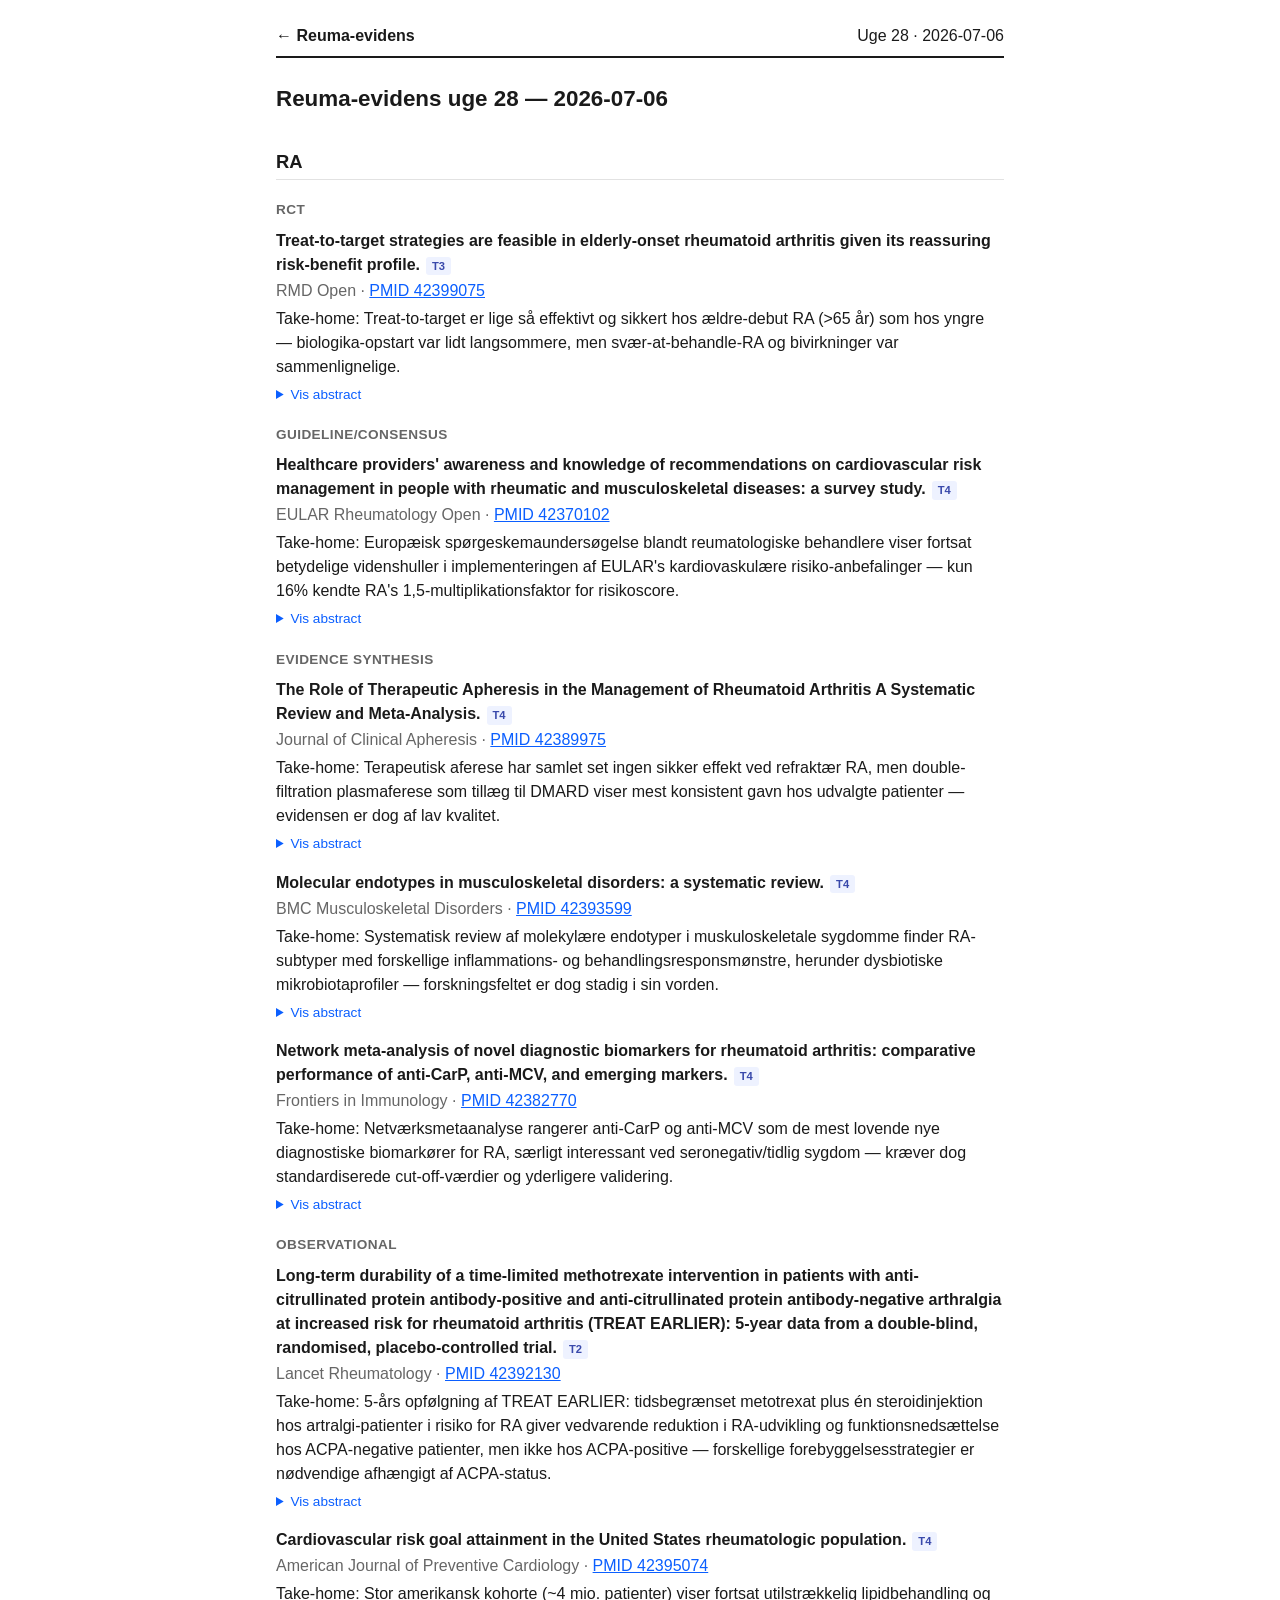
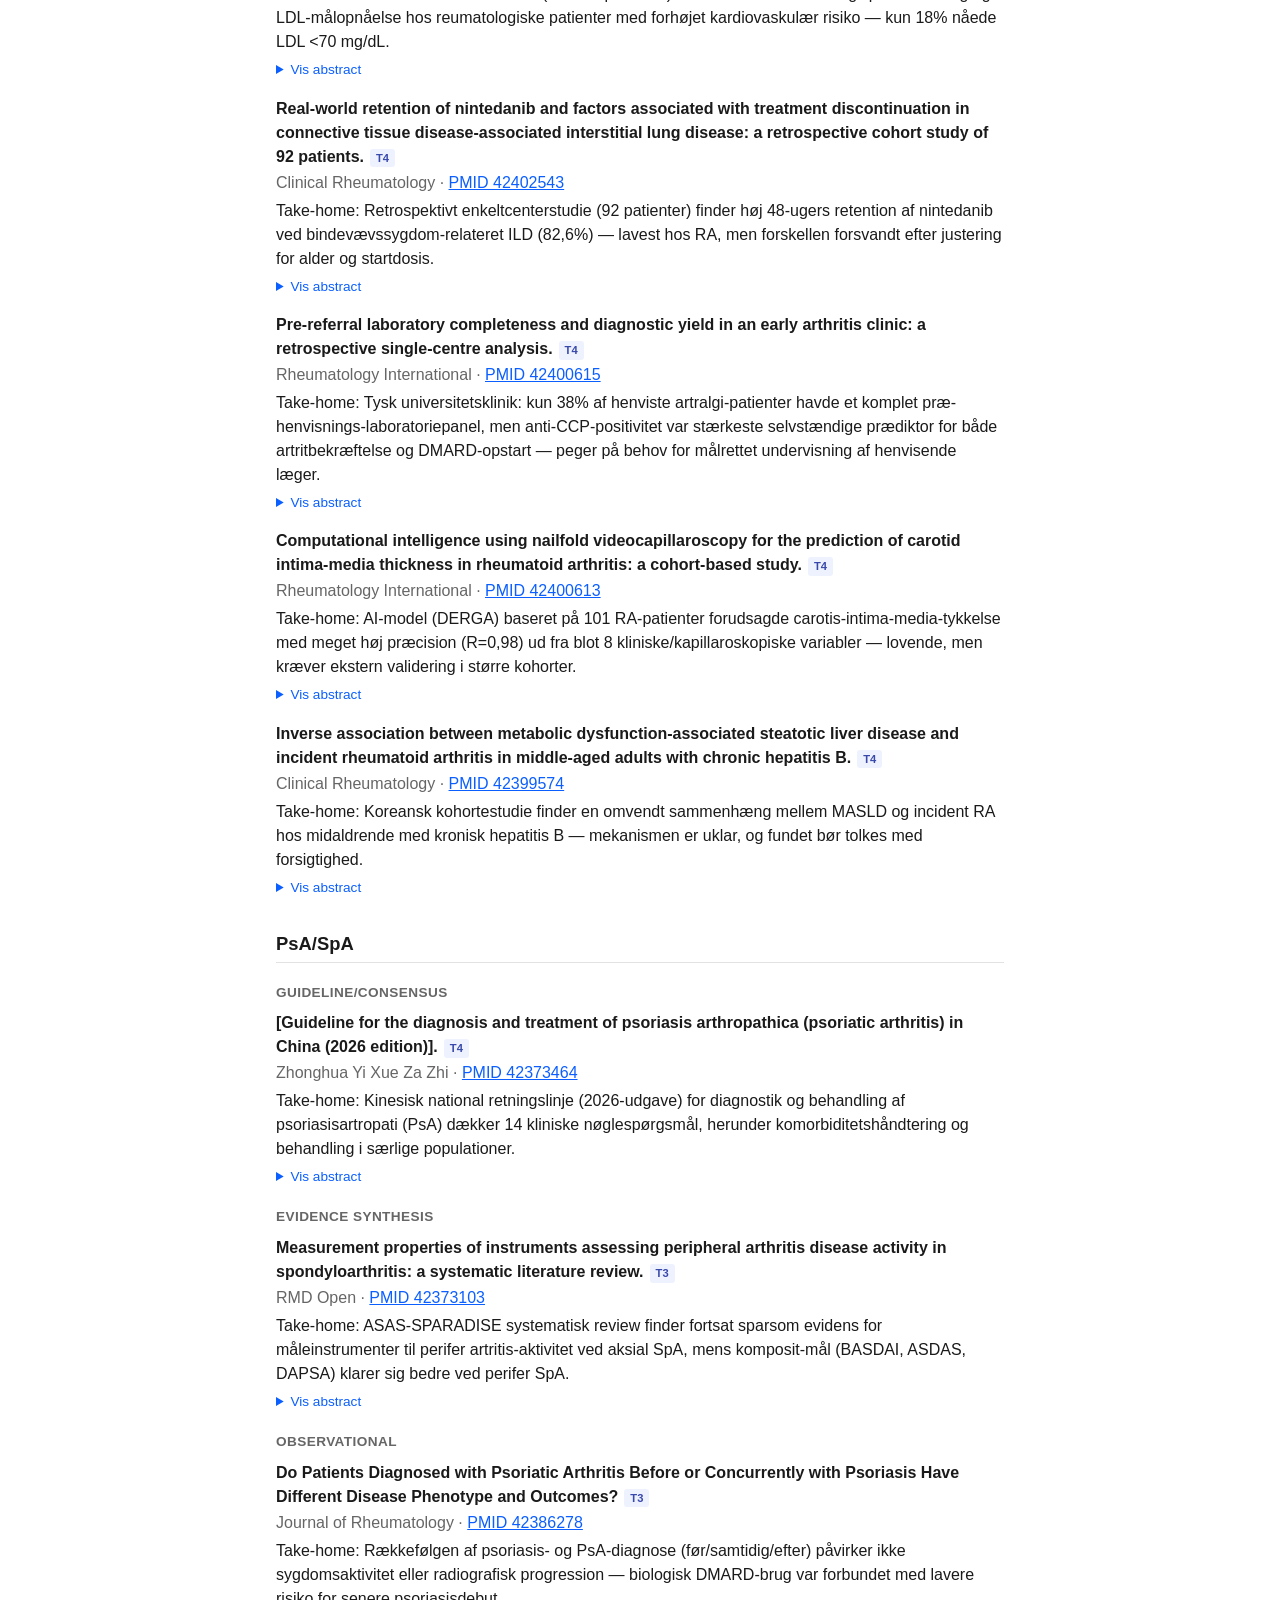
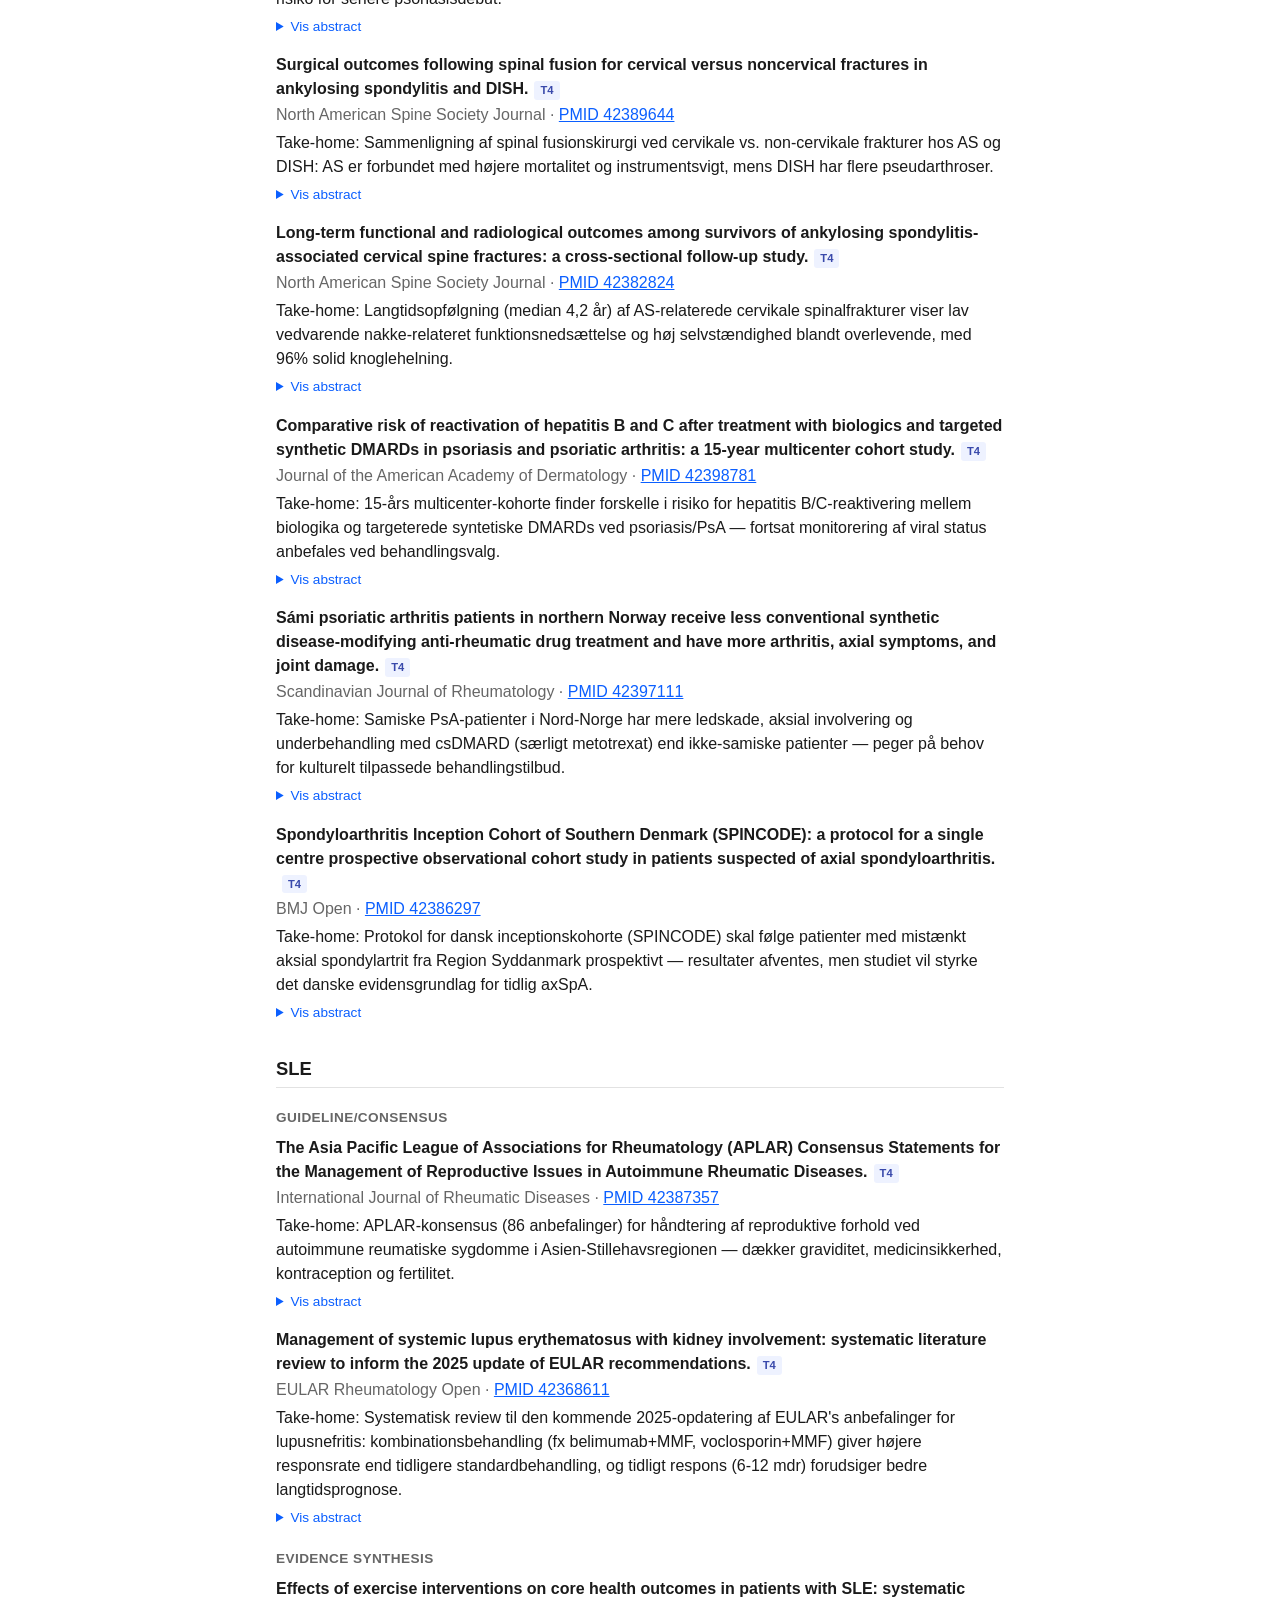
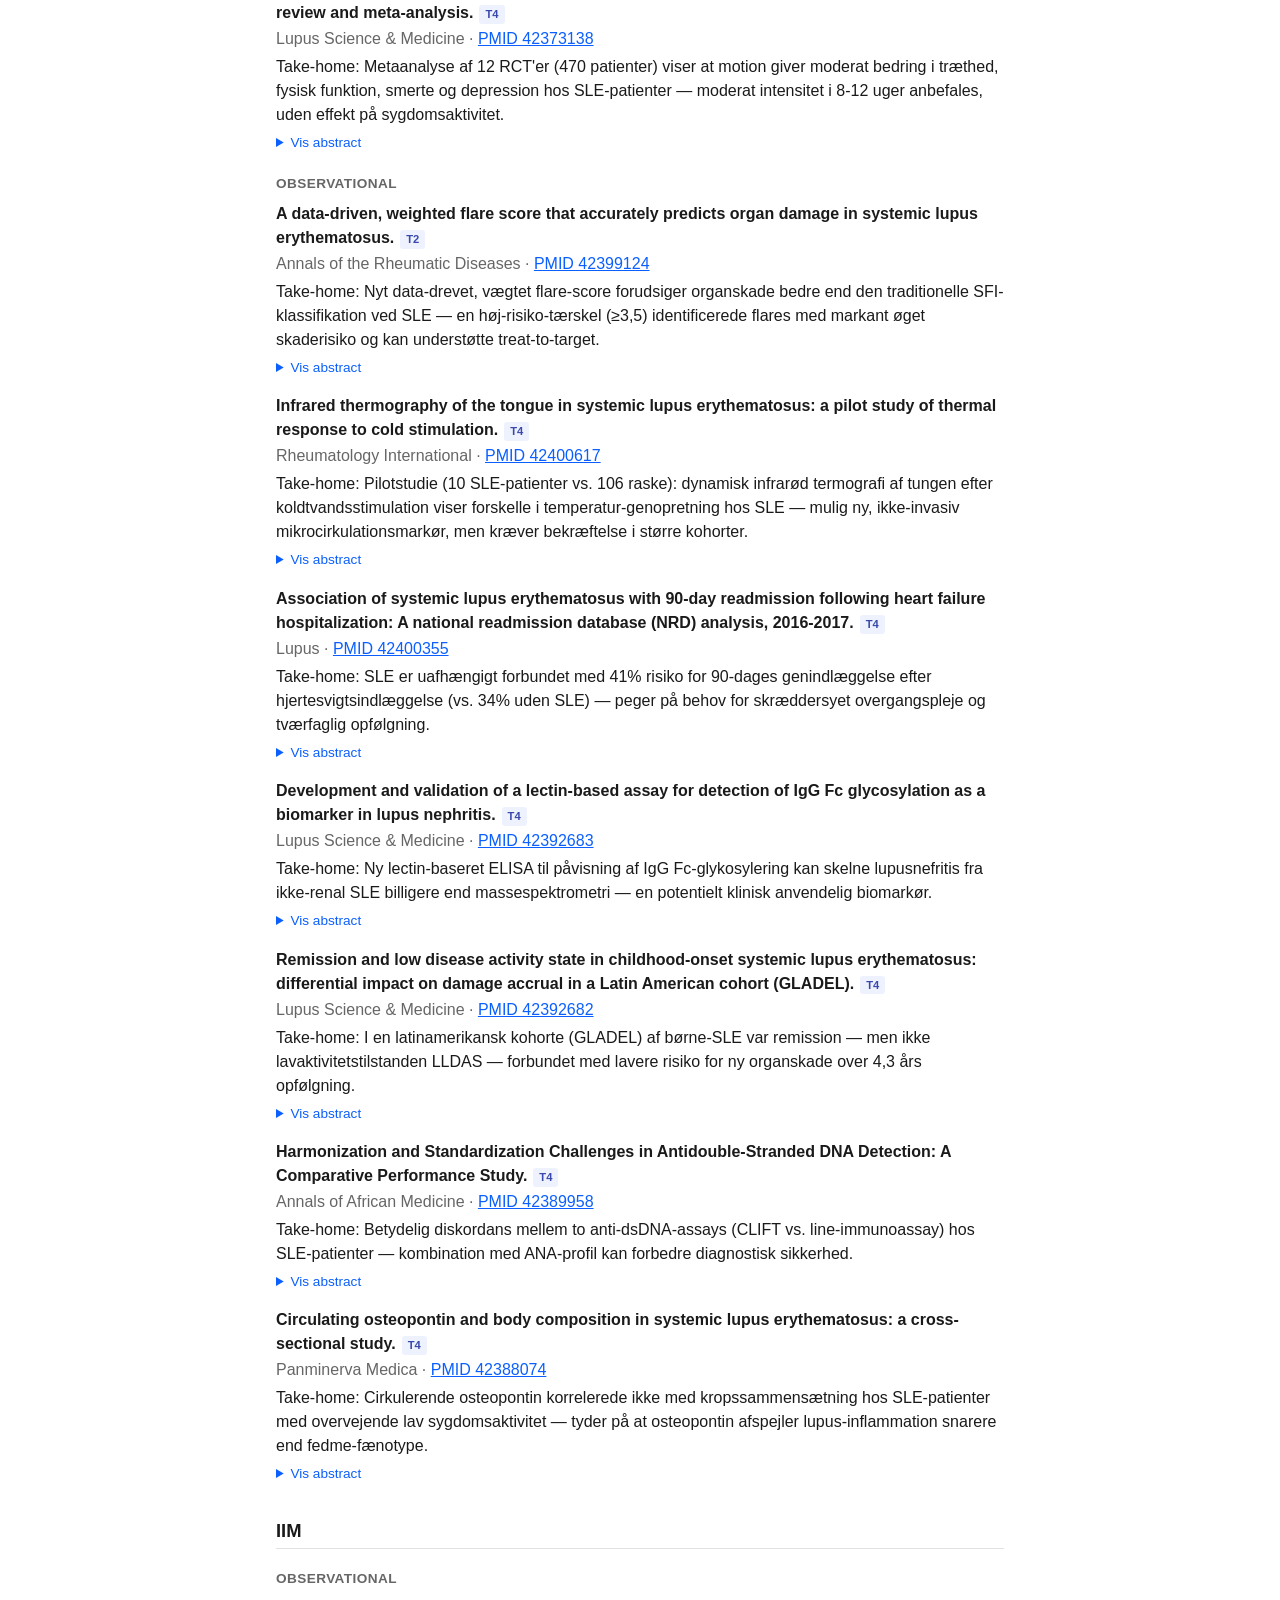
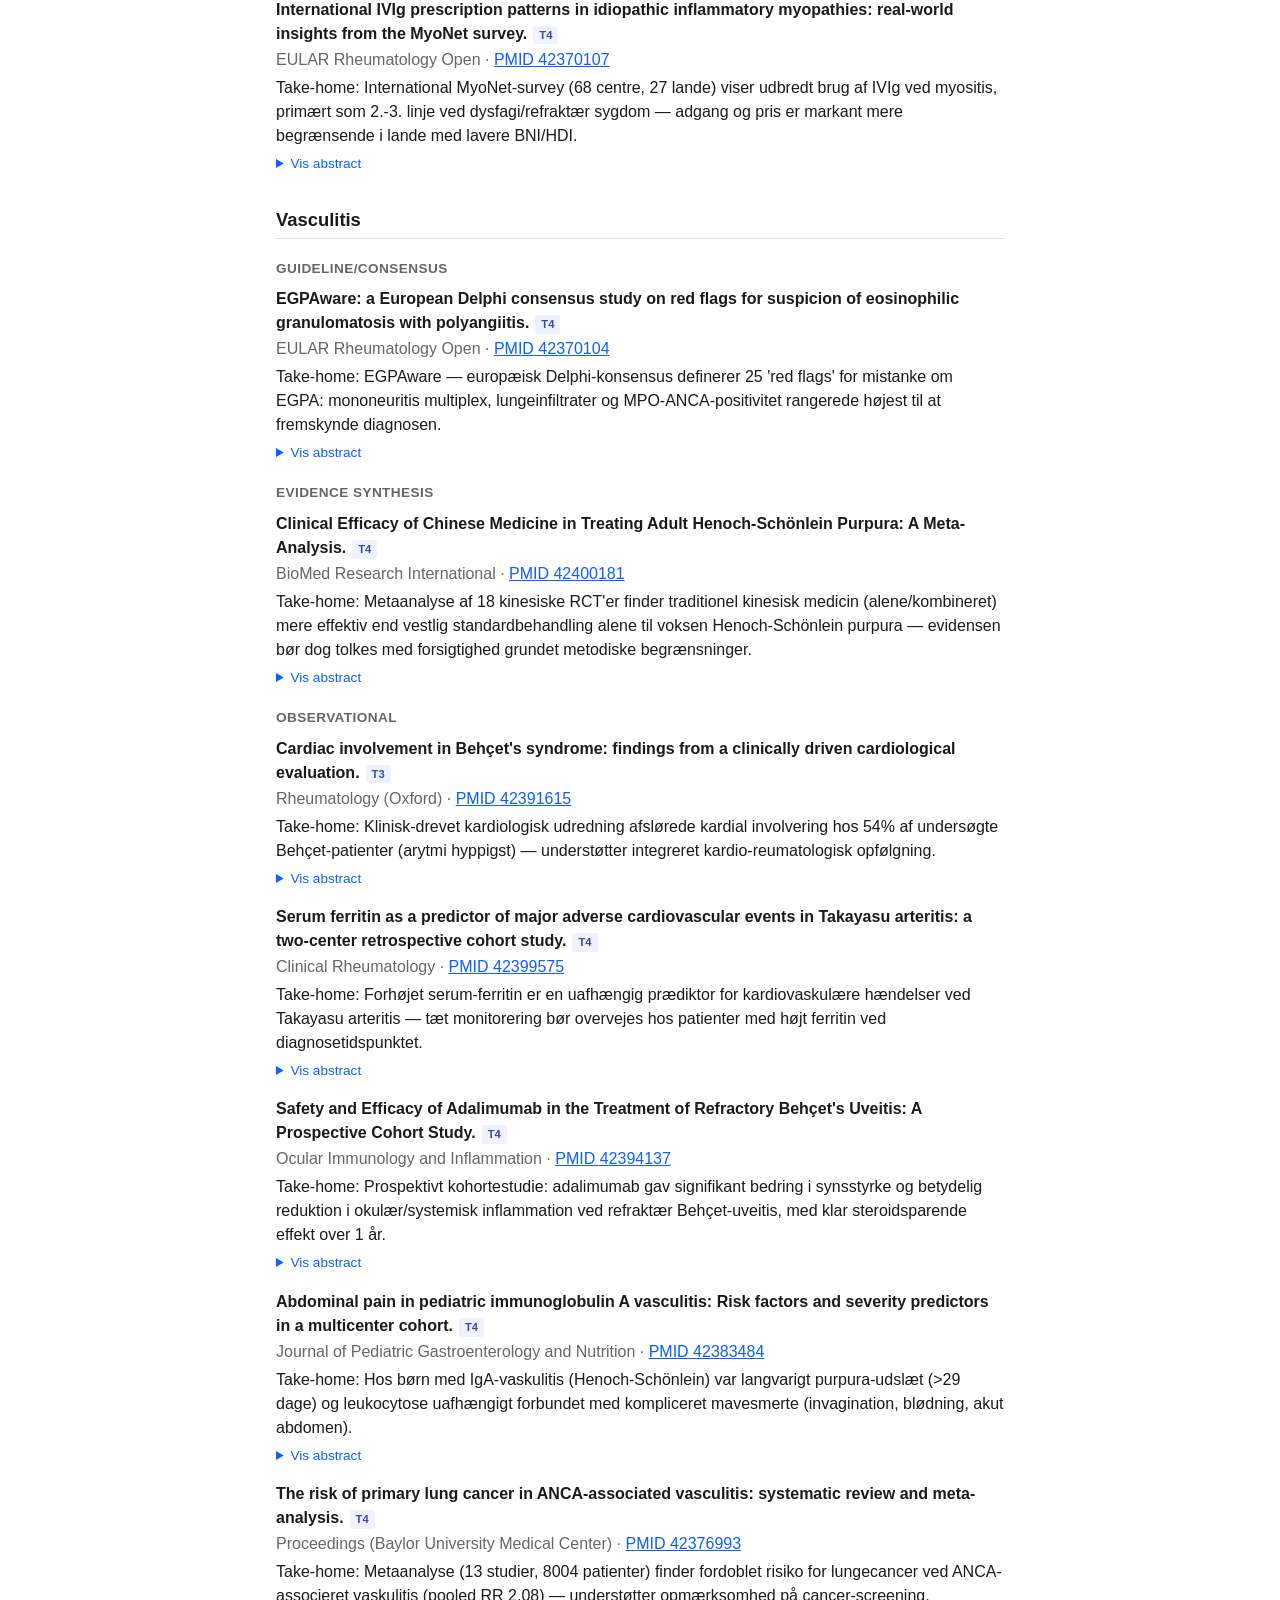
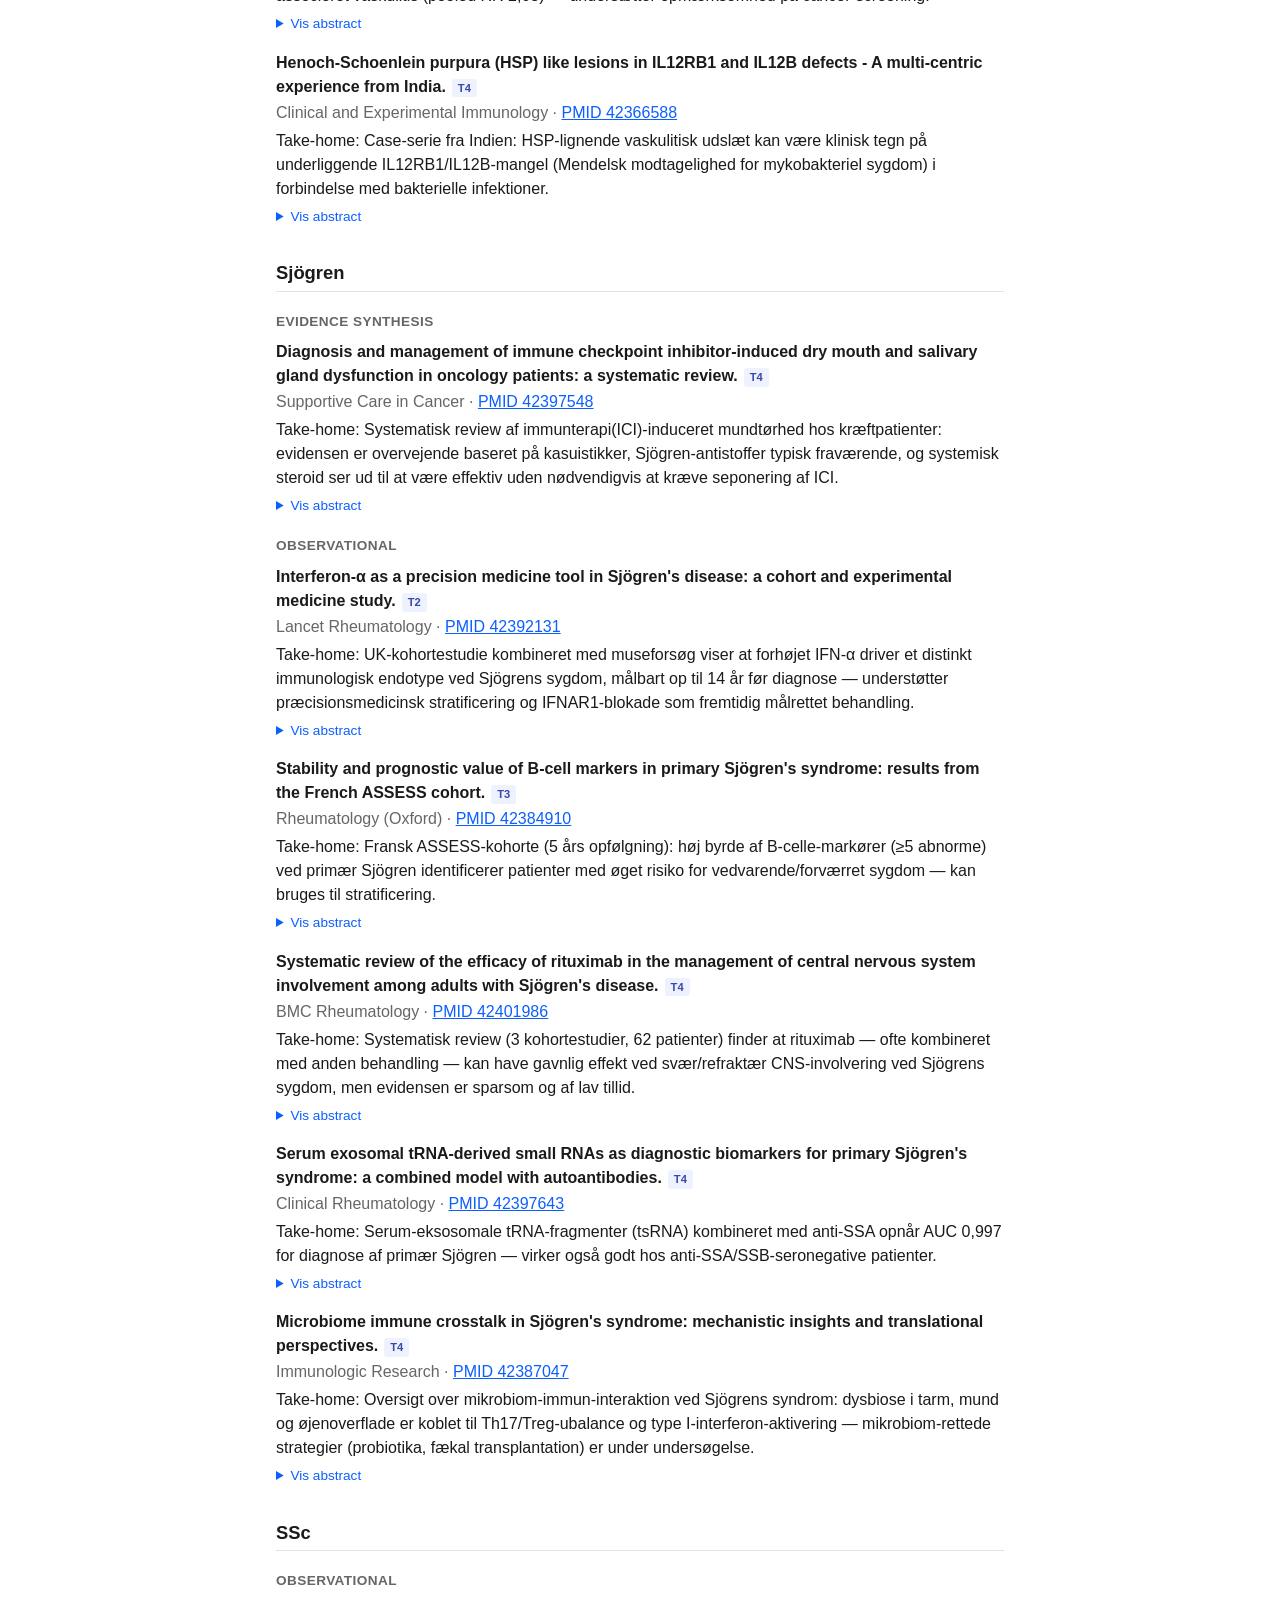
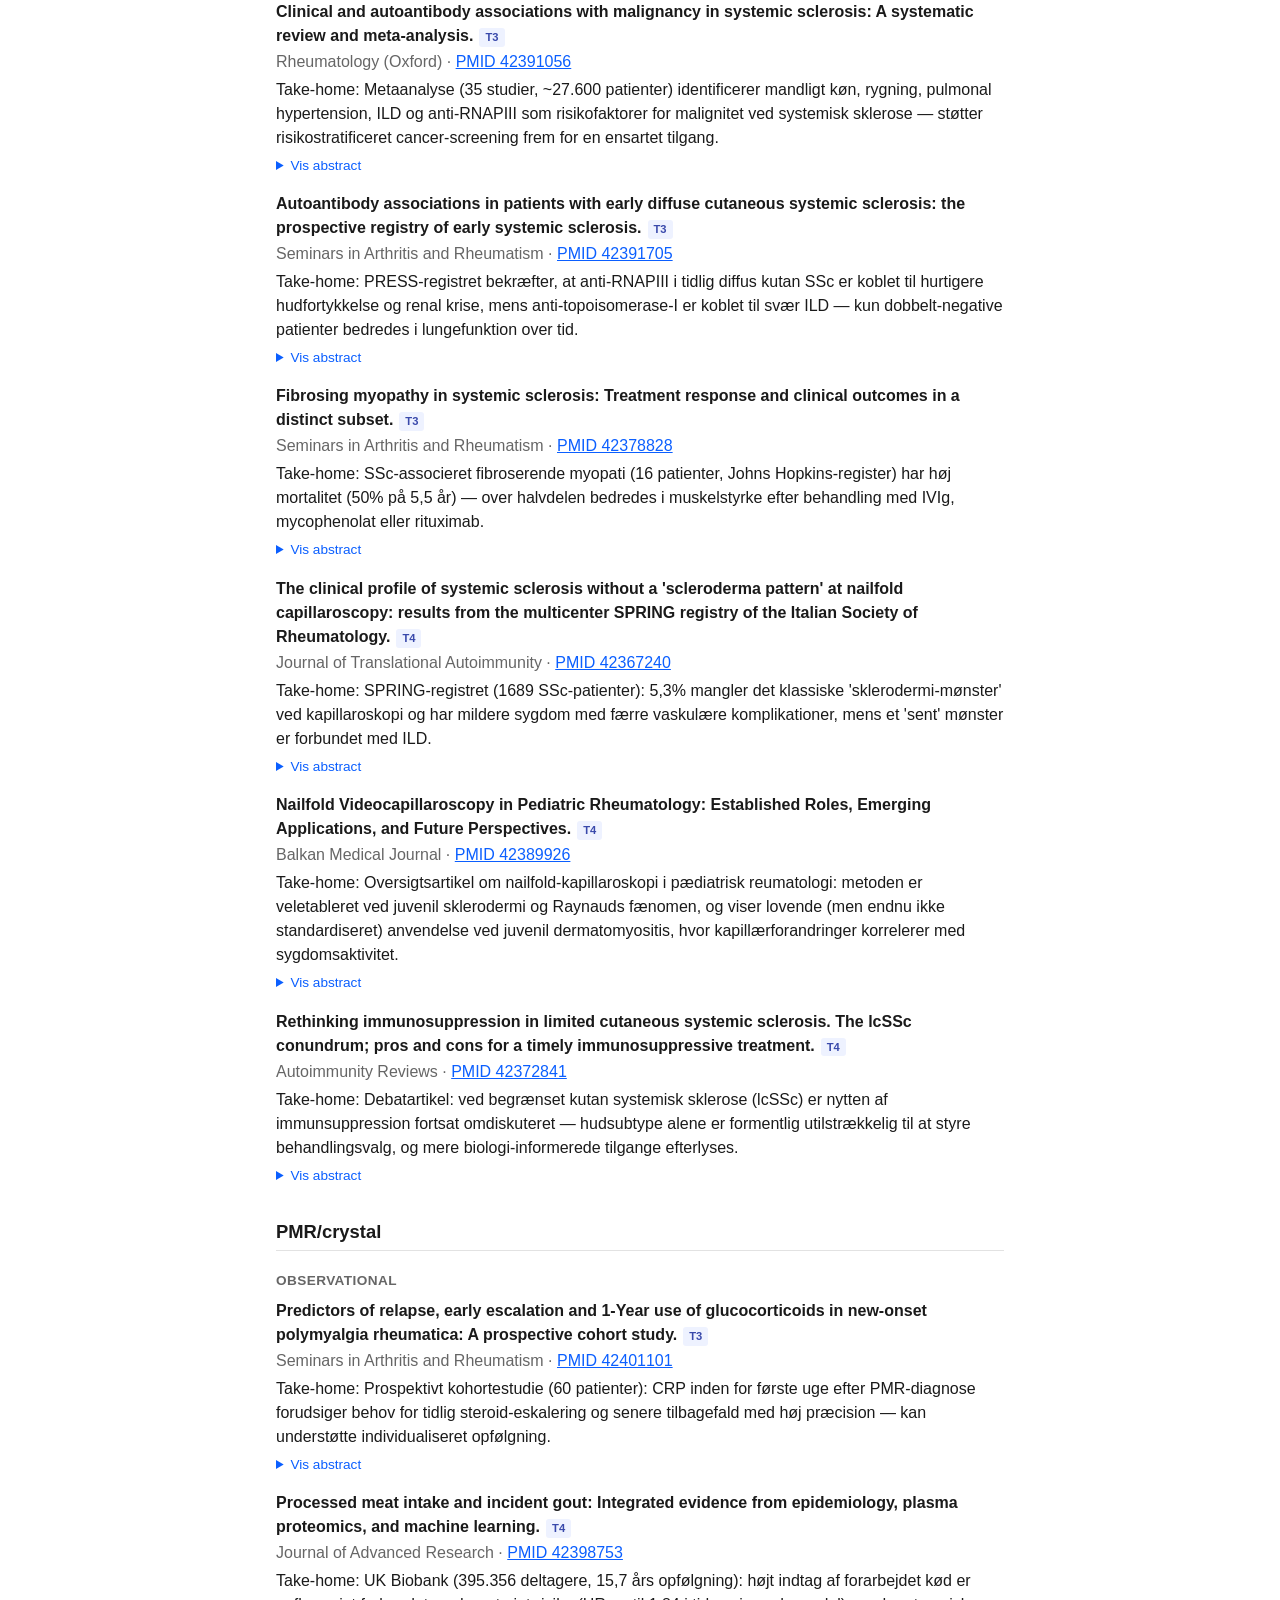
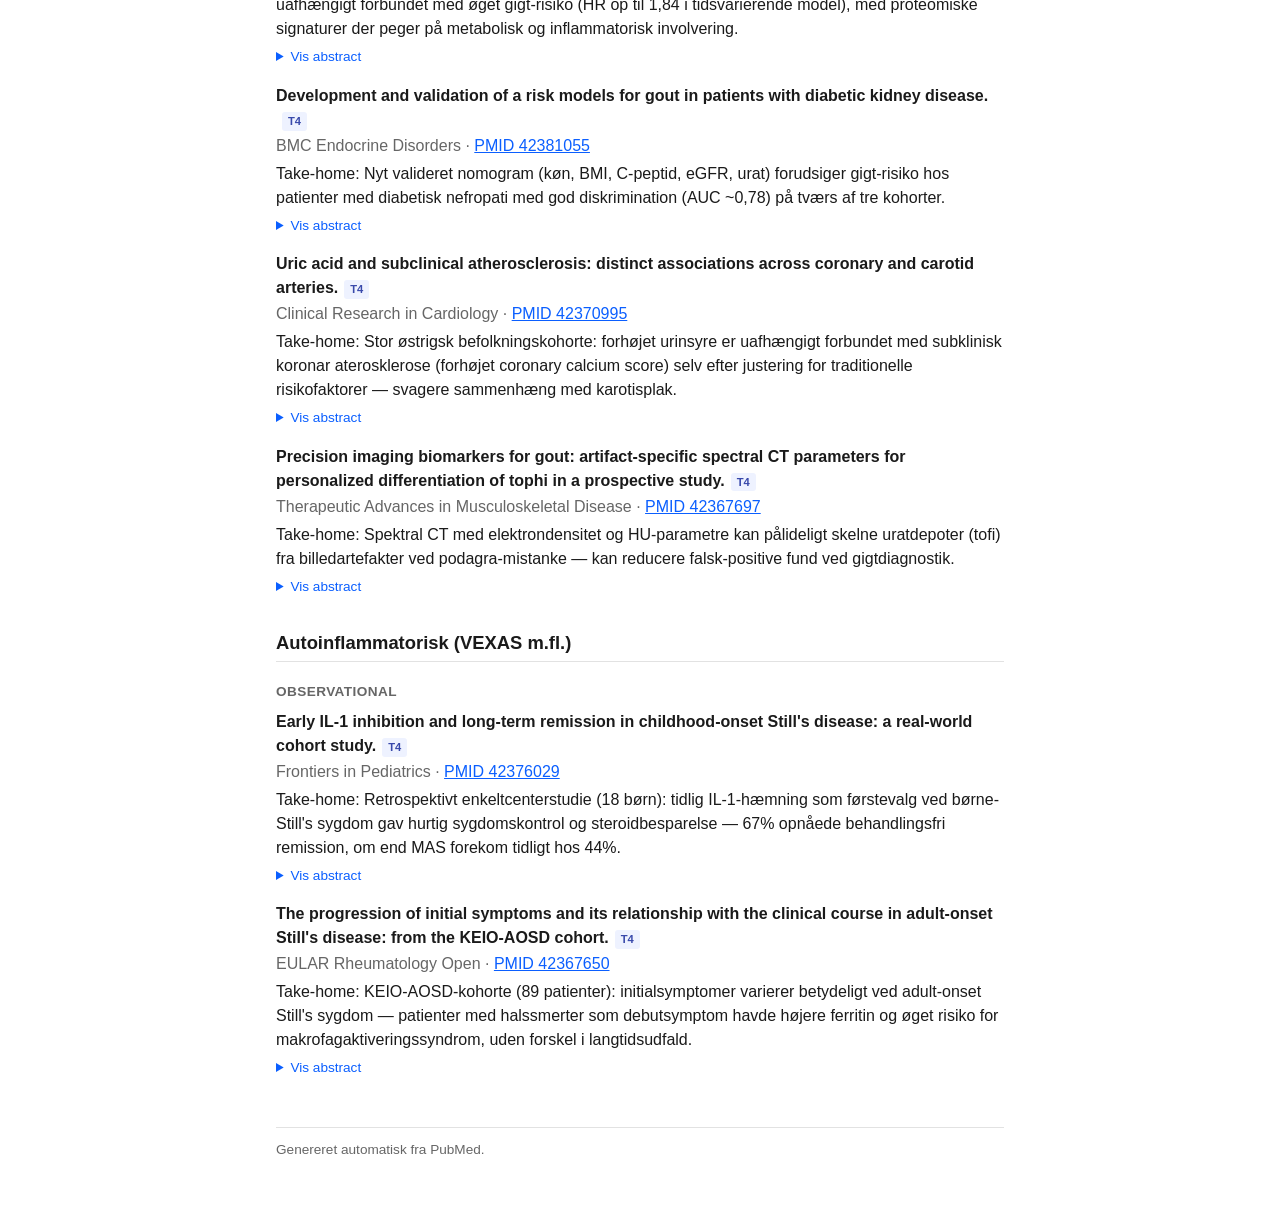
==== docs/2026-07-06.html @ 9ea0b5e8 "Add weekly digest for 2026-07-06 (week 28) EDAT window 2026/06/29-2026/07/06 across the 9 disease gr" ====
<!DOCTYPE html>
<html lang="da">
<head>
<meta charset="UTF-8">
<meta name="viewport" content="width=device-width, initial-scale=1">
<title>Reuma-evidens uge 28 — 2026-07-06</title>
<link rel="stylesheet" href="assets/style.css">
</head>
<body>
<header class="site-header">
  <a href="index.html">← Reuma-evidens</a>
  <span>Uge 28 · 2026-07-06</span>
</header>
<h1>Reuma-evidens uge 28 — 2026-07-06</h1>

<h2>RA</h2>

<h3>RCT</h3>

<div class="item">
  <p class="title">Treat-to-target strategies are feasible in elderly-onset rheumatoid arthritis given its reassuring risk-benefit profile.<span class="tier-badge">T3</span></p>
  <p class="meta">RMD Open &middot; <a href="https://pubmed.ncbi.nlm.nih.gov/42399075/">PMID 42399075</a></p>
  <p class="takehome">Take-home: Treat-to-target er lige så effektivt og sikkert hos ældre-debut RA (>65 år) som hos yngre — biologika-opstart var lidt langsommere, men svær-at-behandle-RA og bivirkninger var sammenlignelige.</p>
  <details class="abstract-toggle">
    <summary>Vis abstract</summary>
    <p class="abstract-full">To compare 2-year pharmacotherapy needs and adverse events (AEs) profiles between patients with elderly-onset rheumatoid arthritis (EORA) and young-onset RA (YORA) under a treat-to-target (T2T) strategy with a fixed medication protocol.

Data from the treatment in the Rotterdam Early Arthritis cohort trial, a multicentre randomised controlled study, were analysed. Patients with RA (1987/2010 criteria) were classified as EORA (>65 years) or YORA (18-65 years). Disease Activity Score based on 44 swollen and 53 tender joint counts (DAS44) trajectories, active disease and sustained remission were assessed using mixed-effects models. Protocol-guided disease-modifying antirheumatic drug (DMARD) and glucocorticoid (GC) use, difficult-to-treat (D2T) RA prevalence and AEs were evaluated descriptively. Cox proportional hazards models examined time to first biologic (b)DMARD initiation, bDMARD survival and DMARD-free remission.

Among 425 patients with RA, 98 (23%) had EORA (mean age 73 years, SD 5) and 327 (77%) had YORA (mean age 48 years, SD 11). Patients with EORA were more often male (50% vs 28%) and had more comorbidities (76% vs 49%). DAS44 trajectories were similar (mean difference 0.03, 95% CI -0.13 to 0.18), but EORA had less often active disease (OR 0.8, 95% CI 0.4 to 1.5) and more often sustained remission (OR 1.5, 95% CI 0.6 to 3.4). bDMARD initiation rate was lower and slower in EORA than YORA (28% vs 38%; HR 0.7, 95% CI 0.4 to 1). First bDMARD survival and GC use were comparable. D2T-RA was rare (EORA 2% vs YORA 6%) and treatment adjustments due to AEs were similar (43% vs 47%).

A T2T approach is feasible and effective in EORA, given its reassuring risk-benefit profile, while recognising the need for individualised management.</p>
  </details>
</div>

<h3>Guideline/consensus</h3>

<div class="item">
  <p class="title">Healthcare providers' awareness and knowledge of recommendations on cardiovascular risk management in people with rheumatic and musculoskeletal diseases: a survey study.<span class="tier-badge">T4</span></p>
  <p class="meta">EULAR Rheumatology Open &middot; <a href="https://pubmed.ncbi.nlm.nih.gov/42370102/">PMID 42370102</a></p>
  <p class="takehome">Take-home: Europæisk spørgeskemaundersøgelse blandt reumatologiske behandlere viser fortsat betydelige videnshuller i implementeringen af EULAR's kardiovaskulære risiko-anbefalinger — kun 16% kendte RA's 1,5-multiplikationsfaktor for risikoscore.</p>
  <details class="abstract-toggle">
    <summary>Vis abstract</summary>
    <p class="abstract-full">Patients with rheumatic and musculoskeletal diseases (RMDs) have increased cardiovascular (CV) risk. European Alliance of Associations for Rheumatology (EULAR) issued CV risk management recommendations in 2015/2016 and 2022, but healthcare providers' (HCPs') awareness and their implementation in clinical practice are unknown. This study aims to assess HCP awareness of the EULAR CV recommendations and barriers to their implementation.

A cross-sectional survey was distributed via social media to all HCPs involved in treating patients with RMDs. Data on demographics, awareness of the 2015/2016 and 2022 recommendations, and perceived implementation barriers were collected. The survey was endorsed by the EULAR Study Group on Cardiovascular Involvement in Inflammatory Arthritis.

Of 226 complete responses, 54% were hospital rheumatologists and 36% had 5 to 15 years of experience. Overall, 67% knew both recommendation sets. Knowledge scores were higher among those aware of both recommendations compared with those who knew neither. Most respondents (83%) recognised that platelet inhibitors are not recommended for primary prevention; only 8% identified the role of low systemic lupus erythematosus disease activity. Nearly all (96%) endorsed corticosteroid minimisation. Half viewed rheumatologists as primarily responsible for CV risk management; 16% knew the 1.5 multiplication factor for rheumatoid arthritis risk scoring. None correctly noted that antihypertensives and statins can be used as in the general population. Barriers included time constraints (62%), insufficient knowledge (37%), and lack of local protocols (14%).

Despite moderate awareness of EULAR CV recommendations, substantial knowledge gaps and practical barriers persist, indicating the need for focused education and improved clinical pathways to enhance CV risk management in RMD care.</p>
  </details>
</div>

<h3>Evidence synthesis</h3>

<div class="item">
  <p class="title">The Role of Therapeutic Apheresis in the Management of Rheumatoid Arthritis A Systematic Review and Meta-Analysis.<span class="tier-badge">T4</span></p>
  <p class="meta">Journal of Clinical Apheresis &middot; <a href="https://pubmed.ncbi.nlm.nih.gov/42389975/">PMID 42389975</a></p>
  <p class="takehome">Take-home: Terapeutisk aferese har samlet set ingen sikker effekt ved refraktær RA, men double-filtration plasmaferese som tillæg til DMARD viser mest konsistent gavn hos udvalgte patienter — evidensen er dog af lav kvalitet.</p>
  <details class="abstract-toggle">
    <summary>Vis abstract</summary>
    <p class="abstract-full">Rheumatoid arthritis (RA) cannot be cured in many patients even with improved drug therapies. Therapeutic apheresis has been explored as an alternative intervention for refractory RA, yet relevant clinical evidence is scattered and mostly derived from early studies. We systematically retrieved eligible studies from PubMed, Web of Science and the Cochrane Library up to December 12, 2024, enrolling randomized controlled trials (RCTs) and case series containing at least five patients that assessed all types of apheresis for RA treatment. A random-effects model was adopted to carry out meta-analysis; the Cochrane Risk of Bias 2 (ROB2) tool and Joanna Briggs Institute (JBI) checklist were used to evaluate methodological quality, while the Grading of Recommendations Assessment, Development and Evaluation (GRADE) framework was applied to judge the certainty of evidence. Sixteen studies (10 RCTs, 6 case series) were included. Meta-analysis of 8 RCTs revealed no statistically significant benefit of apheresis as a standalone therapy. For Health Assessment Questionnaire (HAQ), the pooled standardized mean difference (SMD) was -1.02 (95% confidence interval [CI]: -2.15 to 0.11). For erythrocyte sedimentation rate (ESR), the pooled SMD was -0.90 (95% CI: -2.41 to 0.62). For C-reactive protein (CRP), the pooled SMD was -0.75 (95% CI: -1.73 to 0.24). Substantial heterogeneity was observed across all outcomes (I > 90%). However, subgroup analyses by modality revealed critical distinctions. Double-filtration plasmapheresis (DFPP) demonstrated the most consistent benefits when used as an adjunct to disease-modifying antirheumatic drugs (DMARDs). For ESR, the pooled mean difference (MD) was -22.32 (95% CI: -61.74 to 17.11). For CRP, the pooled MD was -3.04 (95% CI: -7.75 to 1.66). For HAQ, the pooled MD was -0.96 (95% CI: -2.14 to 0.21). In contrast, Therapeutic Plasma Exchange (TPE) and Lymphoplasmapheresis (LPE) showed limited efficacy and higher adverse event rates. The certainty of evidence was very low to low for most outcomes. While therapeutic apheresis as a broad intervention class lacks consistent efficacy in RA, this overall finding masks critical distinctions between technologies. DFPP shows promise as an adjunct to pharmacotherapy in carefully selected patients with highly refractory disease, offering a favorable benefit-risk profile. The clinical utility of apheresis in RA is inextricably linked to technical selectivity, highlighting the need for rigorous sham-controlled trials with standardized protocols.</p>
  </details>
</div>

<div class="item">
  <p class="title">Molecular endotypes in musculoskeletal disorders: a systematic review.<span class="tier-badge">T4</span></p>
  <p class="meta">BMC Musculoskeletal Disorders &middot; <a href="https://pubmed.ncbi.nlm.nih.gov/42393599/">PMID 42393599</a></p>
  <p class="takehome">Take-home: Systematisk review af molekylære endotyper i muskuloskeletale sygdomme finder RA-subtyper med forskellige inflammations- og behandlingsresponsmønstre, herunder dysbiotiske mikrobiotaprofiler — forskningsfeltet er dog stadig i sin vorden.</p>
  <details class="abstract-toggle">
    <summary>Vis abstract</summary>
    <p class="abstract-full">Musculoskeletal (MSK) disorders are highly heterogeneous and have diverse cellular and molecular pathobiological mechanisms, termed "endotypes". This systematic review aimed to summarize current knowledge of molecular endotypes in MSK disorders.

This review was conducted and reported in accordance with the Preferred Reporting Items for Systematic Review and Meta-Analyses (PRISMA). Five databases including PubMed, Web of Science, Scopus, Ovid Medline, and Embase were searched for publications on molecular endotypes of MSK disorders classified by the International Classification of Diseases 11th Revision (ICD-11) that were published prior to September 1st, 2024. Articles were included if they were peer-reviewed original research articles on adult-onset human MSK disorder molecular endotypes/subtypes that used directly collected human specimen, in English language, and had full text available. Citations of the included studies were also screened manually using the same inclusion criteria.

Our search identified 44,660 unique records and 34 eligible studies were included. The majority of these studies focused on osteoarthritis (OA, n = 14) and rheumatoid arthritis (RA, n = 12), with a small number of studies focused on other MSK conditions. In OA, high- and low-inflammation clusters were consistently identified using different types of samples, and high- and low-pain clusters were observed in several other studies. In RA, endotypes with different levels of inflammation markers or treatment responses were reported in several studies, and one study reported that RA patients displayed two different dysbiotic microbiota patterns which corresponded to different responses to treatments.

MSK endotype research is still in its early stage. More endotype studies on MSK disorders are needed to assist in designing clinical trials and developing personalized therapy strategies.</p>
  </details>
</div>

<div class="item">
  <p class="title">Network meta-analysis of novel diagnostic biomarkers for rheumatoid arthritis: comparative performance of anti-CarP, anti-MCV, and emerging markers.<span class="tier-badge">T4</span></p>
  <p class="meta">Frontiers in Immunology &middot; <a href="https://pubmed.ncbi.nlm.nih.gov/42382770/">PMID 42382770</a></p>
  <p class="takehome">Take-home: Netværksmetaanalyse rangerer anti-CarP og anti-MCV som de mest lovende nye diagnostiske biomarkører for RA, særligt interessant ved seronegativ/tidlig sygdom — kræver dog standardiserede cut-off-værdier og yderligere validering.</p>
  <details class="abstract-toggle">
    <summary>Vis abstract</summary>
    <p class="abstract-full">Rheumatoid arthritis (RA) diagnosis remains challenging due to the limitations of conventional biomarkers. This network meta-analysis (NMA) aimed to compare the diagnostic performance of seven novel biomarkers for RA.

We systematically searched EMBASE, PubMed, and Cochrane databases, identifying 1,713 records. Twelve studies met inclusion criteria. Diagnostic accuracy metrics (sensitivity, specificity, log diagnostic odds ratio [lnDOR]) were extracted. A frequentist NMA was performed using the netmeta package in R, with biomarkers ranked via P-scores against the ACR/EULAR RA criteria. Heterogeneity, transitivity, and publication bias were assessed.

Anti-carbamylated protein (Anti-CarP) antibody showed the highest diagnostic efficacy (P-score = 0.80; sensitivity 62 - 64%, specificity 89%), followed by anti-mutated citrullinated vimentin (Anti-MCV; P-score = 0.69). miR- 146a and power Doppler ultrasound (PDUS) demonstrated moderate performance (P-scores 0.46 and 0.45), while 14-3-3 η protein (P-score = 0.26) and its combination with ACPA (P-score = 0.07) ranked lowest. The network exhibited a star-shaped geometry with no significant inconsistency or publication bias (Egger 's test p = 0.52).

Anti-CarP and Anti-MCV are the most promising diagnostic biomarkers for RA, Anti-CarP and Anti-MCV are the most promising diagnostic biomarkers for RA. Their potential utility in seronegative or early-stage RA warrants further investigation. The limited performance of 14-3-3 η challenges prior assumptions about its utility. Standardized thresholds and direct comparisons are needed for validation.</p>
  </details>
</div>

<h3>Observational</h3>

<div class="item">
  <p class="title">Long-term durability of a time-limited methotrexate intervention in patients with anti-citrullinated protein antibody-positive and anti-citrullinated protein antibody-negative arthralgia at increased risk for rheumatoid arthritis (TREAT EARLIER): 5-year data from a double-blind, randomised, placebo-controlled trial.<span class="tier-badge">T2</span></p>
  <p class="meta">Lancet Rheumatology &middot; <a href="https://pubmed.ncbi.nlm.nih.gov/42392130/">PMID 42392130</a></p>
  <p class="takehome">Take-home: 5-års opfølgning af TREAT EARLIER: tidsbegrænset metotrexat plus én steroidinjektion hos artralgi-patienter i risiko for RA giver vedvarende reduktion i RA-udvikling og funktionsnedsættelse hos ACPA-negative patienter, men ikke hos ACPA-positive — forskellige forebyggelsesstrategier er nødvendige afhængigt af ACPA-status.</p>
  <details class="abstract-toggle">
    <summary>Vis abstract</summary>
    <p class="abstract-full">The TREAT EARLIER trial showed that a time-limited intervention with 12 months of methotrexate in individuals with arthralgia at risk of rheumatoid arthritis improved inflammatory burden but did not prevent rheumatoid arthritis after 2 years. Long-term follow-up is needed to assess the durability of the effects. In addition, heterogeneity in pathophysiological subtype (with or without anti-citrullinated protein antibodies [ACPA]) and disease risk was not considered in the 2-year analysis. Therefore, we investigated the long-term effect of methotrexate in reducing disease burden and progression to rheumatoid arthritis in ACPA-positive and ACPA-negative individuals at increased risk of rheumatoid arthritis.

The TREAT EARLIER trial was a randomised, placebo-controlled trial of participants aged 18 years or older, with clinically suspect arthralgia and subclinical joint inflammation. Participants were recruited from 13 rheumatology outpatient clinics in the Netherlands and randomly assigned (1:1) to a single intramuscular glucocorticoid injection (methylprednisolone 120 mg) followed by a 1-year course of methotrexate (up to 25 mg/week), or placebo (single injection and tablets for 1 year). Participants and investigators were masked to group assignment for at least 2 years. Follow-up continued for 5 years. The two primary endpoints in this 5-year follow-up analysis were disease burden (physical disability) and development of rheumatoid arthritis, assessed on an intention-to-treat basis. Patients were stratified for ACPA; only those at increased predicted risk (>10%) were included in the 5-year analysis. People with lived experience of clinically suspect arthralgia or rheumatoid arthritis were involved in the study design. This trial is registered with EudraCT (2014-004472-35) and the Netherlands Trial Register (NTR4853-trial-NL4599), and is complete.

Between April 16, 2015, and Sept 11, 2019, we enrolled 236 participants; 119 were assigned to active treatment and 117 to placebo. 215 (91%) participants completed the 5-year follow-up. 120 participants at increased predicted risk of rheumatoid arthritis were analysed at 5 years, of whom 66 (55%) were ACPA-negative and 54 (45%) were ACPA-positive. Mean age was 48 (SD 12) years, 72 (60%) of 120 participants were female, and 48 (40%) were male. Over 5 years, ACPA-negative participants in the active treatment group (n=35) had sustained improvement in physical disability compared with ACPA-negative participants in the placebo group (n=31; mean difference in Health Assessment Questionnaire disability index [HAQ] -0·16 [95% CI -0·29 to -0·04], p=0·0082) whereas, in ACPA-positive participants, the previously reported benefit in physical disability at 2 years in the treatment group versus placebo group was not sustained (-0·12 [-0·26 to 0·03], p=0·12). Three (9%) of 35 ACPA-negative participants in the treatment group developed rheumatoid arthritis compared with ten (32%) of 31 in the placebo group over 5 years (hazard ratio [HR] 0·24 [95% CI 0·07 to 0·87], p=0·018), corresponding to a number needed to treat of four. In ACPA-positive participants, 18 (58%) of 31 in the treatment group developed rheumatoid arthritis versus 15 (65%) of 23 in the placebo group (HR 0·75 [0·38-1·49], p=0·41). In the full trial cohort of 236 participants, physical disability in the treatment group improved durably over 5 years compared with the placebo group (mean difference in HAQ -0·06 [95% CI -0·14 to -0·05], p=0·048), though development of rheumatoid arthritis was not prevented, with 26 (22%) of 119 participants developing rheumatoid arthritis in the treatment group and 31 (27%) of 117 in the placebo group (HR 0·79 [95% CI 0·47 to 1·34], p=0·38).

Secondary prevention with a single intramuscular glucocorticoid injection and 1 year of methotrexate has different long-term effects on developing rheumatoid arthritis in ACPA-positive participants and in ACPA-negative participants. ACPA-negative participants had a long-term reduction in inflammatory disease burden and development of rheumatoid arthritis whereas there was no sustained improvement with ACPA-positive participants. These results imply that different treatment strategies are needed for ACPA-positive and ACPA-negative individuals with arthralgia who are at risk of rheumatoid arthritis.

Dutch Research Council (NWO), Dutch Arthritis Society.</p>
  </details>
</div>

<div class="item">
  <p class="title">Cardiovascular risk goal attainment in the United States rheumatologic population.<span class="tier-badge">T4</span></p>
  <p class="meta">American Journal of Preventive Cardiology &middot; <a href="https://pubmed.ncbi.nlm.nih.gov/42395074/">PMID 42395074</a></p>
  <p class="takehome">Take-home: Stor amerikansk kohorte (~4 mio. patienter) viser fortsat utilstrækkelig lipidbehandling og LDL-målopnåelse hos reumatologiske patienter med forhøjet kardiovaskulær risiko — kun 18% nåede LDL <70 mg/dL.</p>
  <details class="abstract-toggle">
    <summary>Vis abstract</summary>
    <p class="abstract-full">Rheumatologic diseases are independently linked to premature cardiovascular (CV) events. The emerging field of cardio-rheumatology addresses the intersection of inflammation and accelerated atherosclerosis driving excess CV risk. Despite calls to action, data on risk factor optimization, antihyperlipidemic therapy, and comorbidities remain limited. Using the largest US analytic cohort to date, we examined antihyperlipidemic prescription patterns in patients with rheumatologic disease and elevated atherosclerotic cardiovascular disease (ASCVD) risk.

We analyzed deidentified EPIC Cosmos records (277 million patients, 1,597 hospitals, 17 billion encounters) from 1/2020-1/2025. Adults with any of 11 rheumatologic conditions associated with elevated CV risk-including rheumatoid arthritis, systemic lupus erythematosus, psoriatic arthritis, ankylosing spondylitis, and systemic sclerosis-were included. We described prevalence of elevated ASCVD risk (=7.5%), prescription rates of antihyperlipidemic therapy and attainment of guideline directed LDL-C <70 mg/dL.

Among ≈4 million included patients, ASCVD-related comorbidities were common: diabetes (19.6%), hypertension (52.1%), dyslipidemia (51.4%). Mean LDL was 98 mg/dL; mean A1c was 7.1% in diabetics and 5.6% in nondiabetics. Only 18.1% achieved LDL <70 mg/dL during the study period. Despite 41.9% having a Cardiology and 36.4% a Rheumatology encounter, 22.7% of dyslipidemic patients were not on antihyperlipidemic therapy. Among those with ASCVD risk 7.5-20%, 28.5% were not on antihyperlipidemic therapy (17.0% with myalgias). For ASCVD risk >20%, 19.9% were not on antihyperlipidemic therapy (17.3% with myalgias).

In this large US cohort, lipid management and CV risk goal attainment were suboptimal across rheumatologic conditions. These findings underscore the need for multidisciplinary cardio-rheumatology care and implementation strategies to improve outcomes in this high-risk population.</p>
  </details>
</div>

<div class="item">
  <p class="title">Real-world retention of nintedanib and factors associated with treatment discontinuation in connective tissue disease-associated interstitial lung disease: a retrospective cohort study of 92 patients.<span class="tier-badge">T4</span></p>
  <p class="meta">Clinical Rheumatology &middot; <a href="https://pubmed.ncbi.nlm.nih.gov/42402543/">PMID 42402543</a></p>
  <p class="takehome">Take-home: Retrospektivt enkeltcenterstudie (92 patienter) finder høj 48-ugers retention af nintedanib ved bindevævssygdom-relateret ILD (82,6%) — lavest hos RA, men forskellen forsvandt efter justering for alder og startdosis.</p>
  <details class="abstract-toggle">
    <summary>Vis abstract</summary>
    <p class="abstract-full">Treatment discontinuation of nintedanib is an important clinical issue in patients with connective tissue disease-associated interstitial lung disease (CTD-ILD). This study aimed to evaluate real-world retention of nintedanib across CTD subtypes and to explore factors associated with treatment discontinuation.

We conducted a single-center retrospective study of consecutive patients with CTD-ILD who initiated nintedanib between June 2019 and December 2024. Clinical data, including baseline characteristics, concomitant therapies, and treatment outcomes, were collected. The primary outcome was the 48-week retention rate. Kaplan-Meier analysis and Cox proportional hazards models were used to evaluate factors associated with treatment discontinuation.

A total of 92 patients were included (rheumatoid arthritis [RA], n = 25; idiopathic inflammatory myopathy [IIM], n = 25; systemic sclerosis [SSc], n = 21; microscopic polyangiitis [MPA], n = 10; Sjögren disease [SjD], n = 9). The 48-week retention rate was 82.6%, with a median treatment duration of 978 days (IQR, 586-1356). Retention was lowest in RA, with higher rates observed in other CTD subtypes. Stratified analyses showed that this difference was evident in patients aged < 65 years (p = 0.001) and those receiving an initial dose of 300 mg/day (p = 0.003), but not in older patients or those receiving < 300 mg/day. In univariable analysis, RA (HR 3.10, p = 0.024) and an initial dose of 300 mg/day (HR 2.67, p = 0.050) were associated with discontinuation. However, RA was not independently associated with discontinuation after adjustment for age and initial dose in the exploratory multivariable analysis.

Nintedanib showed favorable retention in CTD-ILD. Although retention appeared lower in RA, this difference may be influenced by patient characteristics such as age and initial dosing. Individualized dose selection and appropriate management of adverse events may improve treatment persistence. Key Points • Nintedanib showed favorable 48-week retention in patients with CTD-ILD in a real-world setting. • Lower retention observed in RA was influenced by age and initial dosing, rather than disease subtype alone.</p>
  </details>
</div>

<div class="item">
  <p class="title">Pre-referral laboratory completeness and diagnostic yield in an early arthritis clinic: a retrospective single-centre analysis.<span class="tier-badge">T4</span></p>
  <p class="meta">Rheumatology International &middot; <a href="https://pubmed.ncbi.nlm.nih.gov/42400615/">PMID 42400615</a></p>
  <p class="takehome">Take-home: Tysk universitetsklinik: kun 38% af henviste artralgi-patienter havde et komplet præ-henvisnings-laboratoriepanel, men anti-CCP-positivitet var stærkeste selvstændige prædiktor for både artritbekræftelse og DMARD-opstart — peger på behov for målrettet undervisning af henvisende læger.</p>
  <details class="abstract-toggle">
    <summary>Vis abstract</summary>
    <p class="abstract-full">To characterise patients presenting to a specialised early arthritis clinic (EAC) at a German university rheumatology centre, and to analyse referral patterns, waiting times, pre-referral laboratory completeness, working diagnoses, serological markers, and independent associates of arthritis confirmation and DMARD initiation. Single-centre retrospective analysis of 290 consecutive patients. At each EAC appointment, a structured assessment comprising medical history, review of available laboratory results, focused physical examination, and arthrosonography was performed. Variables included demographics, serology (RF, anti-CCP), CRP, ESR, imaging, referral source, waiting time, and treatment decisions. Chi-squared, Mann-Whitney U, Kruskal-Wallis tests, and binary logistic regression were performed; p < 0.05 was considered significant. The cohort comprised 212 women (73.1%) and 78 men (26.9%), mean age 49.4 ± 15.9 years. Median waiting time was 23 days (Q1-Q3, 14-40). Although a complete baseline panel (RF, anti-CCP, CRP, ESR) was requested from referring physicians, it was available in only 110 patients (37.9%). Anti-CCP was missing in 34.5%, with missingness significantly associated with referral source (p = 0.013). Inflammatory arthritis was confirmed in 145 patients (50.0%) and DMARD initiation recommended in 130 (44.8%). In multivariable logistic regression (n = 163 with full serology), anti-CCP positivity was independently associated with arthritis confirmation (OR 4.25; 95% CI 1.68-10.74) and DMARD initiation (OR 4.49; 95% CI 1.80-11.22). Orthopaedist referral was independently associated with higher arthritis confirmation (OR 2.97; 95% CI 1.20-7.36). RF was not significantly associated with either outcome. EACs demonstrate high diagnostic yield for inflammatory joint disease. Anti-CCP positivity showed the strongest independent association with both outcomes. Pre-referral laboratory submission was achieved in fewer than 40% of patients despite being a stated referral requirement, with missingness associated with referral source. Targeted educational interventions for referring physicians are warranted.</p>
  </details>
</div>

<div class="item">
  <p class="title">Computational intelligence using nailfold videocapillaroscopy for the prediction of carotid intima-media thickness in rheumatoid arthritis: a cohort-based study.<span class="tier-badge">T4</span></p>
  <p class="meta">Rheumatology International &middot; <a href="https://pubmed.ncbi.nlm.nih.gov/42400613/">PMID 42400613</a></p>
  <p class="takehome">Take-home: AI-model (DERGA) baseret på 101 RA-patienter forudsagde carotis-intima-media-tykkelse med meget høj præcision (R=0,98) ud fra blot 8 kliniske/kapillaroskopiske variabler — lovende, men kræver ekstern validering i større kohorter.</p>
  <details class="abstract-toggle">
    <summary>Vis abstract</summary>
    <p class="abstract-full">Despite continuously evolving medical advances, CVD risk in Rheumatoid Arthritis (RA) remains paradoxically high to date. Carotid intima-media thickness (cIMT) is a widely used surrogate marker for atherosclerosis. However, issues related to operator-dependent assessment, availability and cost of carotid ultrasound are barriers to its wide implementation as an aid to cardiovascular risk assessment in RA. We aimed to develop a computational artificial intelligence (AI) model for cIMT prediction in RA. The recently proposed DERGA algorithm (Data Ensemble Refinement Greedy Algorithm) was employed in a database of datasets from 101 patients with RA, utilizing information on a wide range of clinical and laboratory variables, classical cardiovascular risk factors, disease-related parameters, and vascular assessments obtained with nailfold videocapillaroscopy (NVC). A total of 13,917,800 models were designed and trained. Among the four evaluated regression metaheuristic algorithms, the best predictive performance was achieved by the DERGA-Extra Trees model. The optimal model utilized only 8 of the 52 available input variables, while maintaining excellent predictive accuracy. Eventually, the 8 most important parameters predicting cIMT, listed from the most influential to the least influential, were white blood count, age, high density lipoprotein cholesterol, capillary density, systolic blood pressure, microhemorrhages, inhibitors of the renin-angiotensin-aldosterone, and methotrexate. A very strong positive linear correlation was observed between predicted and actual (measured) cIMT values (R = 0.9843), supporting the high predictive capability of the proposed computational intelligence model. Pending external validation in larger cohorts, the findings of the present study should be considered preliminary. Nevertheless, they provide further evidencesupporting the potential utility of AI applications for the assessment of subclinical vascular involvement in RA. While the role of NVC as an indicator of cardiovascular health is beginning to unfold, these findings underscore its promise as an adjunctive modality to facilitate more effective CVD risk stratification in RA.</p>
  </details>
</div>

<div class="item">
  <p class="title">Inverse association between metabolic dysfunction-associated steatotic liver disease and incident rheumatoid arthritis in middle-aged adults with chronic hepatitis B.<span class="tier-badge">T4</span></p>
  <p class="meta">Clinical Rheumatology &middot; <a href="https://pubmed.ncbi.nlm.nih.gov/42399574/">PMID 42399574</a></p>
  <p class="takehome">Take-home: Koreansk kohortestudie finder en omvendt sammenhæng mellem MASLD og incident RA hos midaldrende med kronisk hepatitis B — mekanismen er uklar, og fundet bør tolkes med forsigtighed.</p>
  <details class="abstract-toggle">
    <summary>Vis abstract</summary>
    <p class="abstract-full">Chronic hepatitis B (CHB) frequently coexists with metabolic dysfunction-associated steatotic liver disease (MASLD). This study aimed to determine whether MASLD is a risk factor for incident rheumatoid arthritis among middle-aged patients with CHB in a real-world setting.

A population-based cohort study was conducted using the Korean National Health Insurance Service, including 114,425 middle-aged CHB individuals (aged 40-65 years) classified as having either MASLD or non-SLD. Cox proportional hazards regression and Fine-Gray subdistribution hazard models were applied to assess RA risk, accounting for all-cause mortality as a competing event. All patients were followed up until RA, death, or January 31, 2022.

During 792,777 person-years of follow-up, 867 incident RA cases were identified. CHB patients with MASLD had a significantly lower risk of RA development compared to non-SLD participants (subdistribution hazard ratio [SHR], 0.82; 95% CI, 0.69-0.97). This effect was more obvious among younger aged patients (< 50 years). Additionally, higher daily alcohol consumption (1 g/day) was associated with an increased adjusted SHR for RA among all middle-aged CHB patients (1.007; 95% CI, 1.003-1.012).

In middle-aged patients with CHB, the presence of MASLD was associated with a lower risk of developing RA. However, the underlying mechanisms remain unclear, and residual confounding by CHB severity, liver disease stage, or antiviral treatment may have contributed to the observed association. Further studies are warranted to clarify these potential mechanisms linking CHB, MASLD, and RA risk. Key Points • In a nationwide Korean cohort of 114,425 middle-aged adults with CHB, MASLD was associated with a lower incidence of seropositive rheumatoid arthritis compared with non-steatotic liver disease. • In patients with CHB, MASLD may represent a distinct clinical state whose meaning could differ from standalone MASLD because it may be intertwined with the CHB disease stage and immune milieu.</p>
  </details>
</div>

<h2>PsA/SpA</h2>

<h3>Guideline/consensus</h3>

<div class="item">
  <p class="title">[Guideline for the diagnosis and treatment of psoriasis arthropathica (psoriatic arthritis) in China (2026 edition)].<span class="tier-badge">T4</span></p>
  <p class="meta">Zhonghua Yi Xue Za Zhi &middot; <a href="https://pubmed.ncbi.nlm.nih.gov/42373464/">PMID 42373464</a></p>
  <p class="takehome">Take-home: Kinesisk national retningslinje (2026-udgave) for diagnostik og behandling af psoriasisartropati (PsA) dækker 14 kliniske nøglespørgsmål, herunder komorbiditetshåndtering og behandling i særlige populationer.</p>
  <details class="abstract-toggle">
    <summary>Vis abstract</summary>
    <p class="abstract-full">Psoriasis arthropathica, also known as psoriatic arthritis (PsA), is a highly heterogeneous systemic inflammatory disease. In addition to involving the skin with characteristic psoriatic lesions such as erythematous scaly plaques, it may also affect the joints, leading to joint pain, swelling, stiffness, and functional impairment, thereby substantially reducing patients' quality of life. To develop clinical practice guidelines that align with international standards for guideline development while reflecting Chinese clinical practice, the China Dermatologist Association, in collaboration with the Chinese Dermatovenerology Society of Integrative Medicine, initiated a guideline project focusing on 14 key clinical questions in the diagnosis and management of PsA in China. Evidence-based recommendations were formulated accordingly. This guideline systematically reviews recent domestic and international advances in the diagnosis and treatment of PsA, and covers diagnosis, disease activity assessment, therapeutic strategies, comorbidity management, and pharmacotherapy in special populations. The guideline aims to improve the overall standard of PsA diagnosis and management in China and ultimately enhance patient outcomes.</p>
  </details>
</div>

<h3>Evidence synthesis</h3>

<div class="item">
  <p class="title">Measurement properties of instruments assessing peripheral arthritis disease activity in spondyloarthritis: a systematic literature review.<span class="tier-badge">T3</span></p>
  <p class="meta">RMD Open &middot; <a href="https://pubmed.ncbi.nlm.nih.gov/42373103/">PMID 42373103</a></p>
  <p class="takehome">Take-home: ASAS-SPARADISE systematisk review finder fortsat sparsom evidens for måleinstrumenter til perifer artritis-aktivitet ved aksial SpA, mens komposit-mål (BASDAI, ASDAS, DAPSA) klarer sig bedre ved perifer SpA.</p>
  <details class="abstract-toggle">
    <summary>Vis abstract</summary>
    <p class="abstract-full">The Assessment of SpondyloArthritis International Society-Spondyloarthritis and Peripheral Arthritis Disease Activity Instrument Selection and Evaluation (ASAS-SPARADISE) project aims to identify instruments to assess disease activity due to peripheral arthritis in axial (axSpA) and peripheral spondyloarthritis (pSpA). We aimed to summarise and compare the measurement properties of instruments used for this purpose as part of the ASAS-SPARADISE.

A systematic literature review (Medline/EMBASE/Cochrane; until February 2025) was conducted following the Population-Instrument-Measurement framework. Eligible studies included adults with axSpA or pSpA and peripheral arthritis. Instruments retained from a previous review, after domain-match and feasibility assessment, included: Patient Global Assessment (PGA), swollen joint count (66/44), tender joint count (68/44), C reactive protein (CRP), Bath Ankylosing Spondylitis Disease Activity Index (BASDAI), Axial Spondyloarthritis Disease Activity Score (ASDAS), Disease Activity Index for Psoriatic Arthritis (DAPSA) and Disease Activity Score using 44 joints. Measurement properties evaluated were construct validity (correlation hypotheses; known-groups discrimination) and discrimination (test-retest reliability, responsiveness; clinical trial discrimination; thresholds of meaning). Risk of bias was assessed using the Outcome Measures on Rheumatology (OMERACT) Good Methods Checklist and evidence was synthesised following OMERACT rules (GREEN-good; AMBER-adequate; RED-poor performance).

Of 4,364 records screened, eight studies were eligible. Evidence in axSpA was limited to PGA, CRP and BASDAI, rating mostly AMBER for construct validity, longitudinal construct validity and discrimination in clinical trials. In pSpA, composite instruments showed better results, with BASDAI, ASDAS and DAPSA rating mostly GREEN. No study provided test-retest reliability or thresholds of meaning.

Evidence supporting instruments to assess peripheral arthritis in spondyloarthritis remains scarce, especially in axSpA. Composite instruments in pSpA performed better, but evidence gaps persist, highlighting the need for validated, domain-specific instruments.

CRD420251177596.</p>
  </details>
</div>

<h3>Observational</h3>

<div class="item">
  <p class="title">Do Patients Diagnosed with Psoriatic Arthritis Before or Concurrently with Psoriasis Have Different Disease Phenotype and Outcomes?<span class="tier-badge">T3</span></p>
  <p class="meta">Journal of Rheumatology &middot; <a href="https://pubmed.ncbi.nlm.nih.gov/42386278/">PMID 42386278</a></p>
  <p class="takehome">Take-home: Rækkefølgen af psoriasis- og PsA-diagnose (før/samtidig/efter) påvirker ikke sygdomsaktivitet eller radiografisk progression — biologisk DMARD-brug var forbundet med lavere risiko for senere psoriasisdebut.</p>
  <details class="abstract-toggle">
    <summary>Vis abstract</summary>
    <p class="abstract-full">We aimed to investigate whether patients who present with psoriatic arthritis (PsA) before or concurrently with psoriasis exhibit different baseline characteristics and disease outcomes compared to those with classical PsA, where psoriasis precedes PsA. We also characterized factors contributing to the onset of psoriasis in these patients.

We included PsA patients from an observational cohort and classified them into three groups: classical PsA (psoriasis diagnosis before PsA), concurrent disease (diagnosis of psoriasis and PsA within one year), and antecedent PsA (diagnosed >1 year before psoriasis). We assessed the association between these groups and two outcomes: average disease activity and course of radiographic damage. We employed multivariable linear regression for the five-year adjusted mean swollen joint count (SJC) from clinic entry and Cox regression for time to radiographic progression. We also used Cox regression to explore associations with psoriasis onset in the antecedent PsA group.

Of the 1,702 studied patients, 1,138 (66.86%) were classified as having classical PsA, 444 (26.09%) as concurrent PsA, and 120 (7.05%) as antecedent PsA. These groups differed in baseline demographic and PsA-related characteristics. Compared to patients with classical PsA, those with concurrent or antecedent PsA showed no significant differences in time-averaged disease activity or time to radiographic progression. Biologic DMARD use was associated with a reduced risk of developing psoriasis in this group.

The relative order of psoriasis and PsA diagnosis does not significantly impact disease activity or radiographic progression. Biologic DMARDs may influence the onset of psoriasis in patients with antecedent PsA.</p>
  </details>
</div>

<div class="item">
  <p class="title">Surgical outcomes following spinal fusion for cervical versus noncervical fractures in ankylosing spondylitis and DISH.<span class="tier-badge">T4</span></p>
  <p class="meta">North American Spine Society Journal &middot; <a href="https://pubmed.ncbi.nlm.nih.gov/42389644/">PMID 42389644</a></p>
  <p class="takehome">Take-home: Sammenligning af spinal fusionskirurgi ved cervikale vs. non-cervikale frakturer hos AS og DISH: AS er forbundet med højere mortalitet og instrumentsvigt, mens DISH har flere pseudarthroser.</p>
  <details class="abstract-toggle">
    <summary>Vis abstract</summary>
    <p class="abstract-full">Ankylosing spondylitis (AS) and diffuse idiopathic skeletal hyperostosis (DISH) are 2 distinct spondyloarthropathies characterized by progressive spinal ankylosis. Despite their differing pathophysiologies, both conditions create long rigid spinal segments that are vulnerable to unstable fractures. Although the existing literature often examines postoperative outcomes of either AS or DISH-related fractures, direct comparisons between the 2 disorders remains limited. This study aims to compare 3-month, 1-year, and 2-year outcomes following spinal fusion for cervical and noncervical fractures in patients with AS and DISH.

This was a retrospective cohort study. The TriNetX Global Collaborative Network database was queried using ICD-10 and CPT codes to identify adult patients (≥18 years) diagnosed with either AS or DISH who underwent spinal fusion surgery following cervical or noncervical fractures spinal fractures within the past twenty years. Propensity score matching (1:1) was performed using demographic variables and relevant comorbidities. Postoperative complications were assessed at 3-month, 1-year, and 2-year intervals and included medical, surgical, and infection-related outcomes. All statistical analyses were performed within the TriNetX platform, and a p-value < .05 was considered statistically significant.

Among AS patients, the cervical group exhibited a significantly lower rate of surgical site infections (SSI) at 3 months (RR 0.44, p = .016), reduced thromboembolic events (RR 0.53, p = .03) at 2 years compared with AS patients with a noncervical fractures fracture. For both AS and DISH patients, cervical fractures were significantly associated with increased risk of spinal cord injury at all time points. In DISH patients, postoperative limb paralysis was also significantly higher following cervical fracture and fixation at all time points. Comparing all AS versus DISH patients, AS was associated with significantly higher mortality at 3 months (RR 2.16, p < .001), 1 year (RR 1.77, p < .001), and 2 years (RR 1.73, p < .001). Instrumentation failure was more common in AS patients at 1 year (RR 2.27, p = .018) and 2 years (RR 1.93, p = .032). Interestingly, pseudoarthrosis was significantly less common in AS compared to DISH at 1 year (RR 0.58, p = .006) and 2 years (RR 0.59, p = .0065).

Cervical fractures in both AS and DISH patients showed a higher risk of SCI compared to noncervical fractures, likely secondary to the narrowing of the canal within this region. Overall, AS patients had higher rates of mortality, instrumentation failure, and wound complications compared to those with DISH, while DISH patients had higher rates of pseudoarthrosis.</p>
  </details>
</div>

<div class="item">
  <p class="title">Long-term functional and radiological outcomes among survivors of ankylosing spondylitis-associated cervical spine fractures: a cross-sectional follow-up study.<span class="tier-badge">T4</span></p>
  <p class="meta">North American Spine Society Journal &middot; <a href="https://pubmed.ncbi.nlm.nih.gov/42382824/">PMID 42382824</a></p>
  <p class="takehome">Take-home: Langtidsopfølgning (median 4,2 år) af AS-relaterede cervikale spinalfrakturer viser lav vedvarende nakke-relateret funktionsnedsættelse og høj selvstændighed blandt overlevende, med 96% solid knoglehelning.</p>
  <details class="abstract-toggle">
    <summary>Vis abstract</summary>
    <p class="abstract-full">Patients with ankylosing spondylitis (AS) are predisposed to unstable cervical spine fractures, often following low-energy trauma. While short-term outcomes have been described, long-term functional and radiological outcomes among survivors remain poorly characterized.

Survivor cohort study with combined retrospective and prospective case identification and cross-sectional long-term follow-up, including patients with AS-associated cervical spine fractures treated at a single regional neurotrauma center between 2010 and 2020. Surviving patients underwent cross-sectional long-term follow-up including patient-reported outcomes, neurological and functional assessment, and cervical CT imaging. Primary outcomes included Neck Disability Index, Numeric Rating Scale for neck pain, American Spinal Injury Association Impairment Scale (AIS), Karnofsky Performance Status, living status, and CT-based fracture healing.

Among 144 patients with AS-associated cervical spine fractures, 102 were alive and eligible for follow-up; 97 completed assessments at a median follow-up of 4.2 years. Median Neck Disability Index was 16% (IQR 6-30). Most patients lived independently (80%), with median Karnofsky Performance Status 80 (IQR 70-90). Among patients with spinal cord injury, 50% recovered to AIS E and 71% improved by at least 1 AIS grade. Neck pain was generally mild (median Numeric Rating Scale 2), and CT demonstrated solid bony fusion in 96% of assessed cases.

Among long-term survivors, neck-related disability and pain were generally low, independence was preserved in most patients, and fracture healing rates were high.</p>
  </details>
</div>

<div class="item">
  <p class="title">Comparative risk of reactivation of hepatitis B and C after treatment with biologics and targeted synthetic DMARDs in psoriasis and psoriatic arthritis: a 15-year multicenter cohort study.<span class="tier-badge">T4</span></p>
  <p class="meta">Journal of the American Academy of Dermatology &middot; <a href="https://pubmed.ncbi.nlm.nih.gov/42398781/">PMID 42398781</a></p>
  <p class="takehome">Take-home: 15-års multicenter-kohorte finder forskelle i risiko for hepatitis B/C-reaktivering mellem biologika og targeterede syntetiske DMARDs ved psoriasis/PsA — fortsat monitorering af viral status anbefales ved behandlingsvalg.</p>
  <details class="abstract-toggle">
    <summary>Vis abstract</summary>
    <p class="abstract-full">[Abstract not available]</p>
  </details>
</div>

<div class="item">
  <p class="title">Sámi psoriatic arthritis patients in northern Norway receive less conventional synthetic disease-modifying anti-rheumatic drug treatment and have more arthritis, axial symptoms, and joint damage.<span class="tier-badge">T4</span></p>
  <p class="meta">Scandinavian Journal of Rheumatology &middot; <a href="https://pubmed.ncbi.nlm.nih.gov/42397111/">PMID 42397111</a></p>
  <p class="takehome">Take-home: Samiske PsA-patienter i Nord-Norge har mere ledskade, aksial involvering og underbehandling med csDMARD (særligt metotrexat) end ikke-samiske patienter — peger på behov for kulturelt tilpassede behandlingstilbud.</p>
  <details class="abstract-toggle">
    <summary>Vis abstract</summary>
    <p class="abstract-full">To compare Sámi and non-Sámi patients with psoriatic arthritis (PsA) and evaluate potential differences in treatment and joint damage.

A total of 424 adult PsA patients meeting the ClASsification for Psoriatic ARthritis (CASPAR) criteria were recruited from the Norwegian Arthritis Registry and hospitals in northern Norway. A questionnaire from the SAMINOR (a study in regions with Sámi and Norwegian populations) was used to identify Sámi and non-Sámi patients. Demographic and clinical characteristics, joint damage, and disease-modifying anti-rheumatic drug treatment data were compared between the groups. Binary logistic regression was used to adjust for age and gender differences.

Sixty Sámi and 364 non-Sámi patients were identified, and the groups were comparable in demographic characteristics and disease activity measurements. Sámi patients experienced more joint damage than non-Sámi patients (42% vs 26%, p = 0.010), and the highest rate was observed among Sámi men (p = 0.005). Sámi patients also had a higher prevalence of arthritis and axial involvement (92% vs 76%, p = 0.007 vs 32% vs 20%, p = 0.033). In addition, Sámi men showed significant underutilization of conventional synthetic disease-modifying anti-rheumatic drugs (csDMARDs) (83% vs 92%, p = 0.031), particularly methotrexate (68% vs 90%, p = 0.002).

Sámi PsA patients show higher rates of axial involvement, arthritis, and joint damage than their non-Sámi peers. Furthermore, Sámi patients demonstrate underutilization of csDMARDs. These findings underscore the importance of implementing culturally adapted healthcare strategies to improve treatment outcomes for Sámi patients with PsA.</p>
  </details>
</div>

<div class="item">
  <p class="title">Spondyloarthritis Inception Cohort of Southern Denmark (SPINCODE): a protocol for a single centre prospective observational cohort study in patients suspected of axial spondyloarthritis.<span class="tier-badge">T4</span></p>
  <p class="meta">BMJ Open &middot; <a href="https://pubmed.ncbi.nlm.nih.gov/42386297/">PMID 42386297</a></p>
  <p class="takehome">Take-home: Protokol for dansk inceptionskohorte (SPINCODE) skal følge patienter med mistænkt aksial spondylartrit fra Region Syddanmark prospektivt — resultater afventes, men studiet vil styrke det danske evidensgrundlag for tidlig axSpA.</p>
  <details class="abstract-toggle">
    <summary>Vis abstract</summary>
    <p class="abstract-full">Spondyloarthritis (SpA) comprises a heterogeneous group of chronic inflammatory diseases. Axial SpA (axSpA) predominantly involves the sacroiliac joints and the spine and typically presents with back pain and stiffness. Modern imaging techniques, especially MRI, allow earlier detection of axSpA compared to conventional radiography, but imaging findings still need cautious interpretation to facilitate a clinical diagnosis.This cohort study of patients with suspected SpA is designed to (1) compare demographic, clinical, laboratory, imaging data and patient-reported outcomes (PROs) of patients diagnosed with or without axSpA (2) to identify prognostic factors for the diagnosis of axSpA and high disease activity (3) to compare performance of different imaging modalities for establishing a diagnosis of axSpA.

The study is a 2-year prospective observational cohort study of consecutive patients with low back pain ≥3 months and ≤3 years and symptom onset at age 18-45 years, suspected of axSpA.Clinical visits are conducted at baseline, week 6, 12 (telephone consultation), 24, 48, 72 and 96. Demographics, clinical data, laboratory findings and PROs are collected. Radiography (only at baseline), MRI, low-dose computed tomography (ldCT) and dual-energy CT (DECT) are performed at baseline and prior to the last study visit. Clinical, laboratory and imaging data are prior to visits at week 6 and week 96 assessed at a multidisciplinary team (MDT) conference involving a musculoskeletal radiologist and a rheumatologist, where a diagnosis of axSpA or not will be determined.Descriptive statistics are used to summarise clinical, PROs and imaging data. Comparisons between axSpA patients and non-axSpA patients are made cross-sectionally at baseline and week 96. We want to investigate and compare the diagnostic performance, the ability to detect structural and inflammatory lesions and the incremental diagnostic value of ldCT and DECT compared to MRI and radiography.

The ethical committee of the Region of Southern Denmark (S-20230055) has approved the study. The study is registered at clinicaltrials.gov (NCT06337513). Results will be presented at both national and international conferences, as well as published in peer-reviewed journals.</p>
  </details>
</div>

<h2>SLE</h2>

<h3>Guideline/consensus</h3>

<div class="item">
  <p class="title">The Asia Pacific League of Associations for Rheumatology (APLAR) Consensus Statements for the Management of Reproductive Issues in Autoimmune Rheumatic Diseases.<span class="tier-badge">T4</span></p>
  <p class="meta">International Journal of Rheumatic Diseases &middot; <a href="https://pubmed.ncbi.nlm.nih.gov/42387357/">PMID 42387357</a></p>
  <p class="takehome">Take-home: APLAR-konsensus (86 anbefalinger) for håndtering af reproduktive forhold ved autoimmune reumatiske sygdomme i Asien-Stillehavsregionen — dækker graviditet, medicinsikkerhed, kontraception og fertilitet.</p>
  <details class="abstract-toggle">
    <summary>Vis abstract</summary>
    <p class="abstract-full">The management of reproductive health in individuals with autoimmune rheumatic diseases (AIRDs) has evolved into a primary clinical priority. Wide variations in clinical practice and drug availability in the Asia-Pacific regions necessitate localized frameworks. These consensus statements, developed by the Asia Pacific League of Associations for Rheumatology (APLAR) Special Interest Group for Women's Health & Reproductive Issues in Rheumatic and Musculoskeletal Diseases, aim to bridge the gaps within the region, foster multidisciplinary collaboration, and address regional knowledge deficits.

An expert panel comprising 16 members of the 13 APLAR member nation organizations formulated 23 research questions using the PICO framework. A systematic review of English-language literature up to July 2025 was conducted across the MEDLINE, Scopus, Google Scholar, and Cochrane Library databases, supplemented by a manual search of journals from the APLAR regions. Evidence from the APLAR region was appraised using the GRADE system. A modified Delphi online voting process was employed to reach consensus, pre-defined as ≥ 75% agreement.

The panel approved four overarching principles and 86 statements, organized into 16 broad categories. These statements cover all three phases of pregnancy in AIRDs, the safety of medications during pregnancy and lactation, contraception, assisted reproductive techniques, fertility preservation, and hormonal replacement therapy, covering both female and male aspects as relevant.

In a field often lacking high-quality data, these consensus statements from APLAR provide expert opinion-based guidance to support clinical decision-making. It is envisaged that it will assist in educational and training purposes and help shape future research priorities.</p>
  </details>
</div>

<div class="item">
  <p class="title">Management of systemic lupus erythematosus with kidney involvement: systematic literature review to inform the 2025 update of EULAR recommendations.<span class="tier-badge">T4</span></p>
  <p class="meta">EULAR Rheumatology Open &middot; <a href="https://pubmed.ncbi.nlm.nih.gov/42368611/">PMID 42368611</a></p>
  <p class="takehome">Take-home: Systematisk review til den kommende 2025-opdatering af EULAR's anbefalinger for lupusnefritis: kombinationsbehandling (fx belimumab+MMF, voclosporin+MMF) giver højere responsrate end tidligere standardbehandling, og tidligt respons (6-12 mdr) forudsiger bedre langtidsprognose.</p>
  <details class="abstract-toggle">
    <summary>Vis abstract</summary>
    <p class="abstract-full">To identify, appraise, and synthesise current evidence regarding the management of systemic lupus erythematosus (SLE) with kidney involvement towards informing the 2025 update of the European Alliance of Associations for Rheumatology (EULAR) recommendations.

The Task Force formulated 11 research questions grouped into 6 distinct sections, namely indications of diagnostic kidney biopsy; treatment targets; efficacy and safety of immune treatments in lupus nephritis (LN); efficacy and safety of nonimmune treatments; treatment duration; and indications for repeat kidney biopsy. A dedicated systematic literature review (SLR) was performed for each section. SLRs were performed in PubMed, Embase, and the Cochrane Central Register of Controlled Trials from January 2019 to March 2024.

Patients with SLE with low-grade proteinuria (<500-1000 mg/d) and/or haematuria may have histologically active disease, based on evidence of moderate quality. Observational studies of good quality have demonstrated an association between complete or partial renal response within the first 6 to 12 months and long-term kidney survival. A combination of 2 immunosuppressive agents, such as belimumab with mycophenolate mofetil (MMF)/cyclophosphamide, voclosporin with MMF, or obinutuzumab with MMF, is associated with higher response rates, based on high-quality randomised controlled trials (RCTs). Discontinuation of treatment has been linked with an increased risk of relapse, as evidenced by 3 RCTs with substantial heterogeneity.

High-quality RCTs indicate a benefit from combination treatments compared with previous standard-of-care in LN. Patients who respond within the first year of treatment tend to have better long-term outcomes. Kidney biopsy is essential for diagnosis, but the role of repeat biopsy awaits confirmation from higher-quality studies.</p>
  </details>
</div>

<h3>Evidence synthesis</h3>

<div class="item">
  <p class="title">Effects of exercise interventions on core health outcomes in patients with SLE: systematic review and meta-analysis.<span class="tier-badge">T4</span></p>
  <p class="meta">Lupus Science & Medicine &middot; <a href="https://pubmed.ncbi.nlm.nih.gov/42373138/">PMID 42373138</a></p>
  <p class="takehome">Take-home: Metaanalyse af 12 RCT'er (470 patienter) viser at motion giver moderat bedring i træthed, fysisk funktion, smerte og depression hos SLE-patienter — moderat intensitet i 8-12 uger anbefales, uden effekt på sygdomsaktivitet.</p>
  <details class="abstract-toggle">
    <summary>Vis abstract</summary>
    <p class="abstract-full">This meta-analysis evaluated the effects of exercise interventions on key health outcomes in adults with SLE, including fatigue, physical function, aerobic capacity, disease activity, depression and pain.

Following the Preferred Reporting Items for Systematic Reviews and Meta-Analyses (PRISMA) 2020 guidelines, we systematically searched four databases up to February 2025 for randomised controlled trials (RCTs) in adults diagnosed with SLE according to the American College of Rheumatology/European Alliance of Associations for Rheumatology (ACR/EULAR) criteria. Eligible studies examined aerobic, resistance or combined exercise as the sole intervention. Meta-analyses were conducted using Hedges' g, the Risk of Bias 2 (ROB-2) tool and the Grading of Recommendations Assessment, Development and Evaluation (GRADE) system used to assess bias and evidence quality.

Twelve RCTs involving 470 participants were included. Exercise showed small-to-moderate improvements in fatigue (g=-0.53, 95% CI -0.81 to -0.25, p<0.001), physical function (g=0.46, 95% CI 0.23 to 0.68, p<0.001), aerobic capacity (g=0.47, 95% CI 0.22 to 0.71, p<0.001), depression (g=-0.36, 95% CI -0.64 to -0.09, p=0.01) and pain (g=-0.53, 95% CI -0.86 to -0.20, p<0.001), with no significant change in disease activity (g=0.18, 95% CI -0.16 to 0.51, p=0.30). Subgroup analyses suggested greater benefits with moderate-intensity programmes lasting 8-12 weeks. GRADE rated the evidence as moderate for fatigue, physical function, depression and pain, and low for other outcomes.

Exercise is an effective non-pharmacological therapy in SLE management, improving several physical and psychological outcomes. Individualised, moderate-intensity and supervised programmes are recommended. Further research should optimise intervention protocols and evaluate long-term safety.

CRD420251115953.</p>
  </details>
</div>

<h3>Observational</h3>

<div class="item">
  <p class="title">A data-driven, weighted flare score that accurately predicts organ damage in systemic lupus erythematosus.<span class="tier-badge">T2</span></p>
  <p class="meta">Annals of the Rheumatic Diseases &middot; <a href="https://pubmed.ncbi.nlm.nih.gov/42399124/">PMID 42399124</a></p>
  <p class="takehome">Take-home: Nyt data-drevet, vægtet flare-score forudsiger organskade bedre end den traditionelle SFI-klassifikation ved SLE — en høj-risiko-tærskel (≥3,5) identificerede flares med markant øget skaderisiko og kan understøtte treat-to-target.</p>
  <details class="abstract-toggle">
    <summary>Vis abstract</summary>
    <p class="abstract-full">Flares are key determinants of outcome in systemic lupus erythematosus (SLE), yet the conventional mild/moderate vs severe classification inadequately reflects prognosis. We sought to refine flare classification to improve damage prediction and develop a data-driven flare score.

We analysed a multicentre longitudinal cohort of 354 patients with active SLE requiring treatment at inclusion (median follow-up 66 months). Flares were adjudicated using a modified Safety of Estrogens in Lupus Erythematosus National Assessment-SLE Disease Activity Index Flare Index (SFI). Random Forests and modified flare definitions assessed the contribution of individual SFI variables to subsequent damage. We derived a flare score using bootstrap-validated mixed-effects models. This was validated in an independent cohort (n = 110).

Both mild/moderate and severe SFI flares contributed to elevated 12-month damage risk (incidence rate ratio [IRR]:1.42 and 1.54, respectively). Among SFI subcriteria, major organ involvement requiring high-dose glucocorticoids (GCs) ranked highest for damage prediction (weight = 6), followed by the isolated GCs escalation criteria (weights = 1.5-3), whereas minor organ involvement and immunosuppressants/biologics addition carried lower weights (1 each). A flare score based on these subcriteria demonstrated good predictive performance (Brier score = 0.07). A threshold of ≥ 3.5 identified a subset of high-risk flares (40% of all episodes) that displayed the strongest association with subsequent damage (IRR: 2.49, 95% CI: 1.51-4.10) and outperformed the original SFI definition in the validation cohort (area under the curve-receiver operating characteristic: 0.893 vs 0.816). Although both Definitions of Remission in SLE (DORIS) and lupus low disease activity state correlated with lower risk of SFI-defined flares, only sustained DORIS (>50% of time) reduced high-risk flares.

We defined and validated a novel weighted SLE flare score that better predicts damage accrual and may support treat-to-target implementation and clinical trial design.</p>
  </details>
</div>

<div class="item">
  <p class="title">Infrared thermography of the tongue in systemic lupus erythematosus: a pilot study of thermal response to cold stimulation.<span class="tier-badge">T4</span></p>
  <p class="meta">Rheumatology International &middot; <a href="https://pubmed.ncbi.nlm.nih.gov/42400617/">PMID 42400617</a></p>
  <p class="takehome">Take-home: Pilotstudie (10 SLE-patienter vs. 106 raske): dynamisk infrarød termografi af tungen efter koldtvandsstimulation viser forskelle i temperatur-genopretning hos SLE — mulig ny, ikke-invasiv mikrocirkulationsmarkør, men kræver bekræftelse i større kohorter.</p>
  <details class="abstract-toggle">
    <summary>Vis abstract</summary>
    <p class="abstract-full">Systemic lupus erythematosus is a chronic autoimmune disease in which vascular and microcirculatory disorders can play a significant role in the clinical picture. The aim of this pilot study was to evaluate the dynamic thermal response of the tongue to a controlled cooling stimulus in patients, compared with that of healthy individuals. This observational study was conducted in 106 healthy individuals and 10 patients. Measurements were taken using a thermal imaging camera. After the baseline measurement, participants held cold water in their mouths for 60 s. Thermal images of the tongue were recorded immediately after the stimulus and after 2, 5, and 10 min. Mean temperature was analysed. Differences between groups were assessed using the Mann-Whitney U test. No significant differences were found between groups in most absolute temperature values. In the unadjusted analysis, at 2 min after stimulation, patients with systemic lupus erythematosus had significantly higher temperatures than healthy controls in the apex and central region of the tongue. Significant differences were also observed at 10 min in the apex and central region. The most consistent between-group differences were observed in dynamic recovery parameters. The T-Tparameter differed significantly between groups in all analysed tongue regions. In the central region, additional significant differences were observed for T-T, T-T, and T-T. After false discovery rate adjustment, significant differences remained for T-Tand T-Tin the central region of the tongue. Overall, patients with SLE demonstrated a tendency toward greater post-cooling temperature recovery, particularly in the central region and apex of the tongue. Dynamic thermography of the tongue following controlled cold stimulation may reveal differences in thermal response between SLE patients and healthy individuals that are not apparent from baseline temperature alone. Due to the pilot nature of the study, the results should be considered preliminary and require confirmation in larger, well-characterised cohorts.</p>
  </details>
</div>

<div class="item">
  <p class="title">Association of systemic lupus erythematosus with 90-day readmission following heart failure hospitalization: A national readmission database (NRD) analysis, 2016-2017.<span class="tier-badge">T4</span></p>
  <p class="meta">Lupus &middot; <a href="https://pubmed.ncbi.nlm.nih.gov/42400355/">PMID 42400355</a></p>
  <p class="takehome">Take-home: SLE er uafhængigt forbundet med 41% risiko for 90-dages genindlæggelse efter hjertesvigtsindlæggelse (vs. 34% uden SLE) — peger på behov for skræddersyet overgangspleje og tværfaglig opfølgning.</p>
  <details class="abstract-toggle">
    <summary>Vis abstract</summary>
    <p class="abstract-full">BackgroundSystemic lupus erythematosus is a chronic autoimmune disease associated with heightened cardiovascular risk. Data on the impact of systemic lupus erythematosus on outcomes following heart failure hospitalization remain limited. This study aimed to evaluate whether systemic lupus erythematosus is independently associated with 90-days readmission and other clinical outcomes among patients hospitalized with heart failure.MethodsWe conducted a retrospective cohort study using the 2016-2017 Nationwide Readmissions Database to evaluate the association of systemic lupus erythematosus with 90-days readmission after heart failure hospitalization. Adults ≥18 years with an index admission for heart failure were included. The primary outcome was 90-days all-cause readmission. Secondary outcomes included in-hospital mortality, median length of stay, and hospitalization costs. Multivariable Cox proportional hazards were used to identify independent predictors of outcomes.ResultsAmong 1,625,731 patients hospitalized with heart failure, 9096 had comorbid systemic lupus erythematosus. Compared with non-systemic lupus erythematosus patients, those with systemic lupus erythematosus were younger (mean age 61 vs 72 years), predominantly female, and more likely to have socioeconomic disadvantage and a higher comorbidity burden. The 90-days readmission rate was significantly higher in the systemic lupus erythematosus cohort (41%) versus the non-systemic lupus erythematosus cohort (34%) (HR: 1.07; 95% CI: 1.02-1.12;= 0.010). In-hospital mortality did not differ significantly between groups; however, mortality during readmissions was nearly doubled compared with index admissions (5.4% vs 2.9%). SLE patients had a median length of stay of 4 days (vs 4 days in non-SLE) and incurred median hospitalization costs of USD 32,872 (13% higher than non-SLE patients). Independent predictors of readmission included Medicaid insurance, weekend admission, renal failure, myocardial infarction, and discharge to a non-home setting, whereas female sex, treatment at metropolitan teaching hospitals, and comorbid hypertension or diabetes were associated with a lower risk of readmission.ConclusionSystemic lupus erythematosus is independently associated with an increased risk of 90-days readmission following heart failure hospitalization, contributing to greater healthcare utilization and costs. These findings highlight the need for tailored strategies for transitional care, multidisciplinary follow-up, and socioeconomic support.</p>
  </details>
</div>

<div class="item">
  <p class="title">Development and validation of a lectin-based assay for detection of IgG Fc glycosylation as a biomarker in lupus nephritis.<span class="tier-badge">T4</span></p>
  <p class="meta">Lupus Science & Medicine &middot; <a href="https://pubmed.ncbi.nlm.nih.gov/42392683/">PMID 42392683</a></p>
  <p class="takehome">Take-home: Ny lectin-baseret ELISA til påvisning af IgG Fc-glykosylering kan skelne lupusnefritis fra ikke-renal SLE billigere end massespektrometri — en potentielt klinisk anvendelig biomarkør.</p>
  <details class="abstract-toggle">
    <summary>Vis abstract</summary>
    <p class="abstract-full">Lupus nephritis (LN) is a devastating complication of systemic lupus erythematosus (SLE). Aberrant IgG glycosylation drives podocyte injury and is a robust marker for LN. The primary method for detecting glycosylation is limited to mass spectrometry, but it is not suitable for clinical applications due to its complexity and high cost.

We developed and optimised a lectin-based enzyme-linked assay to detect IgG glycan residues. Lectins were selected based on the glycan structures detected in a SLE cohort and were differentially expressed in SLE with and without nephritis. 96-well plates were coated with protein L. Blocking solutions for each lectin were selected from 5% bovine serum albumin (BSA), deglycosylated BSA (deBSA) and carbo-free blocking solution. IgG standards range was optimised starting from 0 to 20 µg/mL. Fucose was detected bylectin (AAL), galactose was detected bylectin (ECL) and sialic acid was detected bylectin (SNA). An SLE cohort was used to test the ability of these novel assays to differentiate patients with LN from non-renal SLE.

The selected lectins produced reproducible standard curves with strong linearity. ELISA assays performed using IgG from a healthy donor, and a patient with LN revealed glycan differences that were consistent with mass spectrometry data and within range of the standard curves. While the AAL (fucose) binding did not differ among different SLE subgroups, ECL (galactose) binding showed significant differences in patients with active LN compared with those with active non-renal SLE and quiescent disease. SNA (sialic acid) binding also distinguished patients with active LN from those with quiescent SLE; however, it did not discriminate between renal and non-renal SLE.

The developed lectin-ELISA assay can detect glycosylation characteristics of IgG in a more cost-effective, clinically applicable manner compared with mass spectrometry. Our validation data suggest the potential of ECL binding assays to help diagnose and monitor patients with LN.</p>
  </details>
</div>

<div class="item">
  <p class="title">Remission and low disease activity state in childhood-onset systemic lupus erythematosus: differential impact on damage accrual in a Latin American cohort (GLADEL).<span class="tier-badge">T4</span></p>
  <p class="meta">Lupus Science & Medicine &middot; <a href="https://pubmed.ncbi.nlm.nih.gov/42392682/">PMID 42392682</a></p>
  <p class="takehome">Take-home: I en latinamerikansk kohorte (GLADEL) af børne-SLE var remission — men ikke lavaktivitetstilstanden LLDAS — forbundet med lavere risiko for ny organskade over 4,3 års opfølgning.</p>
  <details class="abstract-toggle">
    <summary>Vis abstract</summary>
    <p class="abstract-full">To examine the impact of different disease activity states (DAS) on outcomes in a longitudinal inception childhood-onset SLE cohort.

Three DAS were included-remission: clinical SLE DAS (SLE Disease Activity Index (SLEDAI)=0, prednisone (≤5 mg/day) and/or immunosuppressants (IS) (maintenance dose)); lupus low DAS (LLDAS): SLEDAI ≤4 with 0 scores for major organ involvement, no increase in any SLEDAI component since the previous visit, on prednisone (≤7.5 mg/day) and/or IS (maintenance dose); and active disease otherwise. The association of these DAS with new damage (increase of at least 1 point in the Systemic Lupus International Collaborating Clinics/American College of Rheumatology (SLICC/ACR) Damage Index (SDI)), severe new damage (an increase of ≥3 points in the SDI) and mortality (any cause) at any time during the follow-up was examined using Cox proportional hazards regression models.

The majority of the 212 patients included had active disease at baseline (84%). There was no association between LLDAS and lower risk of new damage or severe new damage (HR 0.98, 95% CI 0.43 to 2.22, p=0.955 and HR 0.40, 95% CI 0.04 to 3.62, p=0.415, respectively). Remission was associated with lower risk of new damage (HR 0.36, 95% CI 0.15 to 0.91, p=0.030), but it had no impact on mortality (HR 0.45, 95% CI 0.06 to 3.66, p=0.454).

Attaining LLDAS and remission was lower in our cohort than in other contemporary paediatric lupus cohorts. Remission but not LLDAS was associated with lower risk of new damage over 4.3 years of follow-up. None of these DAS were associated with mortality.</p>
  </details>
</div>

<div class="item">
  <p class="title">Harmonization and Standardization Challenges in Antidouble-Stranded DNA Detection: A Comparative Performance Study.<span class="tier-badge">T4</span></p>
  <p class="meta">Annals of African Medicine &middot; <a href="https://pubmed.ncbi.nlm.nih.gov/42389958/">PMID 42389958</a></p>
  <p class="takehome">Take-home: Betydelig diskordans mellem to anti-dsDNA-assays (CLIFT vs. line-immunoassay) hos SLE-patienter — kombination med ANA-profil kan forbedre diagnostisk sikkerhed.</p>
  <details class="abstract-toggle">
    <summary>Vis abstract</summary>
    <p class="abstract-full">Antidouble-stranded DNA (dsDNA) is estimated commercially by different assays in the clinical laboratory, but the lack of analytical agreement among different methods leads to difficulty in clinical interpretation. This study aims to address the clinical impact of measuring anti-dsDNA antibodies by two different assays in an Systemic Lupus Erythematosus(SLE)-based cohort.

SLE patients with test requisition simultaneously raised for anti-dsDNA by Crithidia luciliae based on indirect immunofluorescence test (CLIFT), ANA profile by line immunoassay, and ANA screening (HEp-2) were identified. Descriptive analysis, analysis of concordance or discordance between the three different assays, and multiple correspondence analysis were applied to look for hierarchical clustering association of multiple antibodies. The association between dsDNA positivity, ANA screening, ANA cluster membership, and renal status was looked into.

Among the 70 SLE patients, all dsDNA-positive cases by CLIFT were also tested positive for ANA screening by HEp-2 (indirect immunofluorescence test). In contrast, among dsDNA-negative cases, 65.9% were ANA positive. dsDNA positivity revealed a homogenous ANA immunofluorescence pattern, whereas dsDNA-negative patients showed a predominance of mixed pattern (nuclear speckled with positive metaphases, AC30). There was a strong and statistically significant association between dsDNA positivity and ANA profile reactivity. Proteinuria was most frequently noted among the dsDNA-positive patients. Clustering of patients into three groups based on antibody profile revealed three distinct serological phenotypes.

Our data demonstrates discordance between CLIFT and line immunoassay for anti-dsDNA, mainly with samples exhibiting dsDNA negativity by CLIFT but ANA screening and ANA profile positivity. With the significant discordance of results between the anti-dsDNA assays, the combined diagnostic utility of the three assays may be considered.</p>
  </details>
</div>

<div class="item">
  <p class="title">Circulating osteopontin and body composition in systemic lupus erythematosus: a cross-sectional study.<span class="tier-badge">T4</span></p>
  <p class="meta">Panminerva Medica &middot; <a href="https://pubmed.ncbi.nlm.nih.gov/42388074/">PMID 42388074</a></p>
  <p class="takehome">Take-home: Cirkulerende osteopontin korrelerede ikke med kropssammensætning hos SLE-patienter med overvejende lav sygdomsaktivitet — tyder på at osteopontin afspejler lupus-inflammation snarere end fedme-fænotype.</p>
  <details class="abstract-toggle">
    <summary>Vis abstract</summary>
    <p class="abstract-full">To evaluate the association between circulating osteopontin (OPN) levels and bioelectrical impedance analysis (BIA)-derived body composition measures in adults with systemic lupus erythematosus (SLE), with body fat percentage as the primary outcome and central adiposity and lean-mass surrogates as secondary outcomes.

Observational cross-sectional study with prospective recruitment of adults with SLE attending a tertiary referral center in Puebla, Mexico. Plasma OPN was quantified by ELISA (Quantikine, R&D Systems; coefficient of variation 4.1%). Body composition was assessed by BIA (TANITA BC-545F FitScan) under fasting morning conditions. Associations between OPN and continuous body composition measures were examined using Spearman correlations (pairwise complete data). Sensitivity analyses used linear regression with ln(OPN) as the dependent variable, adjusting for age, sex, disease duration, SLEDAI-2K, and current prednisone exposure.

Sixty-two patients were included (96.8% women), mean age 51.3±12.8 years; median disease duration 21.5 years (IQR 18.0-25.0). Disease activity was low (median SLEDAI-2K 0 [IQR 0-2]); 46.8% met LLDAS. Median OPN was 16.11 ng/mL (IQR 7.97-54.06). Mean BMI was 29.3±5.6 kg/m, and 79.5% were overweight/obese. OPN showed no significant association with BMI, body fat percentage, visceral fat rating, muscle mass, or waist circumference. Adjusted regression analyses also remained non-significant.

In this SLE cohort with predominantly low activity, circulating OPN levels were not associated with BIA-derived adiposity, central adiposity, or lean-mass surrogates, suggesting that OPN may reflect lupus-related inflammatory biology rather than body composition phenotypes.</p>
  </details>
</div>

<h2>IIM</h2>

<h3>Observational</h3>

<div class="item">
  <p class="title">International IVIg prescription patterns in idiopathic inflammatory myopathies: real-world insights from the MyoNet survey.<span class="tier-badge">T4</span></p>
  <p class="meta">EULAR Rheumatology Open &middot; <a href="https://pubmed.ncbi.nlm.nih.gov/42370107/">PMID 42370107</a></p>
  <p class="takehome">Take-home: International MyoNet-survey (68 centre, 27 lande) viser udbredt brug af IVIg ved myositis, primært som 2.-3. linje ved dysfagi/refraktær sygdom — adgang og pris er markant mere begrænsende i lande med lavere BNI/HDI.</p>
  <details class="abstract-toggle">
    <summary>Vis abstract</summary>
    <p class="abstract-full">Intravenous immunoglobulin (IVIg) is increasingly used in idiopathic inflammatory myopathies (IIMs), especially in cases with complex clinical presentations or resistance to conventional immunosuppressants. However, real-world prescription patterns remain poorly defined and are likely influenced by regional, institutional, and economic factors.

A 31-item, English-language e-survey was distributed through the MyoNet registry members after pilot testing and expert review. The survey assessed institutional IVIg treatment practices in IIM, comprising indications, dosing strategies, perceived limitations, and adverse events (AEs). Regional comparisons were performed, and socioeconomic metrics including Human Development Index (HDI) and national gross domestic product (GDP) per capita were correlated with reported barriers.

Across 68 centres in 27 countries, IVIg was most frequently used in dermatomyositis (85.3%), immune-mediated necrotising myopathy (82.4%), and antisynthetase syndrome (66.2%). Dysphagia, refractory disease, and rapidly progressive courses were the leading indications. IVIg was predominantly used as second- or third-line treatment and commonly administered alongside glucocorticoids and steroid-sparing immunosuppressants. AEs were frequent (76.5% of centres), most commonly headaches and infusion reactions. Non-European centres more often used IVIg in seropositive patients, interstitial lung disease, and when other immunosuppressants were contraindicated. Access to IVIg significantly correlated with national development and wealth: cost and availability were more restrictive in countries with lower HDI (cost: r = -0.26,= .03; availability: r = -0.31,< .01) and lower GDP (cost: r = -0.27,= .03; availability: r = -0.34,< .01).

This international survey provides a current overview of real-world IVIg use in IIM. Our findings support the need for harmonised treatment guidance to promote equitable access across healthcare systems.</p>
  </details>
</div>

<h2>Vasculitis</h2>

<h3>Guideline/consensus</h3>

<div class="item">
  <p class="title">EGPAware: a European Delphi consensus study on red flags for suspicion of eosinophilic granulomatosis with polyangiitis.<span class="tier-badge">T4</span></p>
  <p class="meta">EULAR Rheumatology Open &middot; <a href="https://pubmed.ncbi.nlm.nih.gov/42370104/">PMID 42370104</a></p>
  <p class="takehome">Take-home: EGPAware — europæisk Delphi-konsensus definerer 25 'red flags' for mistanke om EGPA: mononeuritis multiplex, lungeinfiltrater og MPO-ANCA-positivitet rangerede højest til at fremskynde diagnosen.</p>
  <details class="abstract-toggle">
    <summary>Vis abstract</summary>
    <p class="abstract-full">Diagnosing eosinophilic granulomatosis with polyangiitis (EGPA) is challenging due to its rarity, multisystem involvement, and varied clinical presentation, often resulting in delayed diagnoses and associated complications. EGPAware project aimed to establish a first European Delphi consensus on red flags for raising suspicion of EGPA to assist the prompt identification, referral, and diagnosis of these patients.

EGPAware was a European Delphi study led by a multidisciplinary committee that developed the survey based on the red flags from a previously published Spanish systematic review and focused on clinical suspicion indicators. Data analysis used descriptive statistics, with consensus defined as ≥70% agreement. Statements with <70% consensus in the first round were revisited again in round 2. In the second round, panellists additionally ranked the 10 most relevant red flags by clinical importance and frequency of observation.

A multidisciplinary European group of 53 physicians with expertise in EGPA completed the 2-round Delphi survey. Consensus was reached on 25 red flags. Mononeuritis multiplex, lung infiltrates/nodules, vasculitis on biopsy, and myeloperoxidase-antineutrophil cytoplasmic antibodies positivity were the highest-ranked signs based on clinical relevance, whereas lung infiltrates/nodules, nasal polyposis, and mononeuritis multiplex were most frequently observed in panellists' experience.

The EGPAware study provides a useful checklist of consensual red flags to be used in clinical practice to help clinicians identify patients with EGPA early. The study supports a multidisciplinary approach to EGPA diagnosis and management. Further research is recommended to refine diagnostic tools and validate these findings.</p>
  </details>
</div>

<h3>Evidence synthesis</h3>

<div class="item">
  <p class="title">Clinical Efficacy of Chinese Medicine in Treating Adult Henoch-Schönlein Purpura: A Meta-Analysis.<span class="tier-badge">T4</span></p>
  <p class="meta">BioMed Research International &middot; <a href="https://pubmed.ncbi.nlm.nih.gov/42400181/">PMID 42400181</a></p>
  <p class="takehome">Take-home: Metaanalyse af 18 kinesiske RCT'er finder traditionel kinesisk medicin (alene/kombineret) mere effektiv end vestlig standardbehandling alene til voksen Henoch-Schönlein purpura — evidensen bør dog tolkes med forsigtighed grundet metodiske begrænsninger.</p>
  <details class="abstract-toggle">
    <summary>Vis abstract</summary>
    <p class="abstract-full">This meta-analysis evaluates the efficacy of traditional Chinese medicine, alone or in combination with Western medicine, for the treatment of adult Henoch-Schönlein purpura.

We searched clinical randomized controlled trials on the treatment of adult Henoch-Schönlein purpura with traditional Chinese medicine from the Chinese Journal Literature Database (CNKI), Wanfang Database, Embase, PubMed, Cochrane, Scopus, the Journal of Pharmacopuncture, and the National Library of China. After removing duplicate literature and reviewing titles, we selected the final studies based on our inclusion and exclusion criteria. These studies were assessed for bias using the Cochrane risk of bias assessment tool, and statistical analysis was performed using Review Manager 5.3.0 software. The PRISMA guidelines were followed when conducting the meta-analysis.

Eighteen studies were included, with a combined sample size of 1632 cases, including 811 in the experimental group and 821 in the control group. The results indicated that traditional Chinese medicine, whether used alone or in combination with Western medicine, was more effective than Western medicine alone in terms of overall effectiveness and improvement in skin purpura, digestive tract, and joint symptoms. We found that the total clinical effective rate of patients in the experimental group was higher than that of the control group (OR = 6.04, 95% CI [4.01, 9.10], p < 0.001). Meta-analysis indicates that the difference between the control and experimental groups in improving skin purpura symptoms is statistically significant (SMD = -1.09, 95% CI [-1.22, -0.96], p < 0.001). We found that a more significant improvement occurred in the experimental group than in the control group (SMD = -0.95, 95% CI [-1.08, -0.82], p < 0.001). People in the experimental group showed a greater decrease in joint symptoms than those in the control group (SMD = -0.95, 95% CI [-1.08, -0.82], p < 0.001).

Traditional Chinese medicine, either alone or combined with Western medicine, is more effective than Western medicine alone in treating Henoch-Schönlein purpura. It also shows superior efficacy in improving skin purpura, digestive tract, and joint symptoms.</p>
  </details>
</div>

<h3>Observational</h3>

<div class="item">
  <p class="title">Cardiac involvement in Behçet's syndrome: findings from a clinically driven cardiological evaluation.<span class="tier-badge">T3</span></p>
  <p class="meta">Rheumatology (Oxford) &middot; <a href="https://pubmed.ncbi.nlm.nih.gov/42391615/">PMID 42391615</a></p>
  <p class="takehome">Take-home: Klinisk-drevet kardiologisk udredning afslørede kardial involvering hos 54% af undersøgte Behçet-patienter (arytmi hyppigst) — understøtter integreret kardio-reumatologisk opfølgning.</p>
  <details class="abstract-toggle">
    <summary>Vis abstract</summary>
    <p class="abstract-full">To characterize prevalence, patterns, and clinical correlates of cardiac involvement in a cohort of patients with Behçet's syndrome (BS) undergoing clinically-driven cardiological assessment.

This retrospective study included adult patients with BS, followed at a tertiary referral center (Florence, Italy), who underwent clinically-driven cardiological evaluation. Clinical, demographic, and therapeutic characteristics were compared in patients with and without evidence of cardiac involvement. Timing, type of cardiac involvement, disease activity, cardiovascular risk factors, and treatments were analyzed.

Among 312 patients with BS, 90 underwent cardiological assessment and 49 had confirmed cardiac involvement. Arrhythmias were the most frequent manifestation (n = 15), followed by pericarditis (n = 12) and ischemic heart disease (n = 8). Cardiac involvement occurred a median of 6.1 (2.5-8.7) years after BS diagnosis, although in a proportion of patients they preceded or coincided with diagnosis. Most patients had active systemic disease at the time of the cardiac involvement (93.9%), and were receiving immunosuppressant treatment (84%). Over 80% had at least one traditional cardiovascular risk factor, yet <40% were receiving cardiovascular primary prevention therapy before the first event. Male patients more frequently experienced ischemic manifestations, while arrhythmias were more common in females. No cardiac-related deaths were observed.

Cardiac involvement in BS is more common than traditionally reported when actively investigated. Cardiac involvement frequently occurs during active disease and in patients with a high burden of cardiovascular risk factors but suboptimal preventive therapy. These findings support the need for integrated cardio-rheumatologic management in BS.</p>
  </details>
</div>

<div class="item">
  <p class="title">Serum ferritin as a predictor of major adverse cardiovascular events in Takayasu arteritis: a two-center retrospective cohort study.<span class="tier-badge">T4</span></p>
  <p class="meta">Clinical Rheumatology &middot; <a href="https://pubmed.ncbi.nlm.nih.gov/42399575/">PMID 42399575</a></p>
  <p class="takehome">Take-home: Forhøjet serum-ferritin er en uafhængig prædiktor for kardiovaskulære hændelser ved Takayasu arteritis — tæt monitorering bør overvejes hos patienter med højt ferritin ved diagnosetidspunktet.</p>
  <details class="abstract-toggle">
    <summary>Vis abstract</summary>
    <p class="abstract-full">Elevated serum ferritin levels predict adverse outcomes in many autoimmune diseases. However, its clinical significance in Takayasu arteritis (TAK) is not clear. This study aimed to evaluate the predictive value of serum ferritin for major adverse cardiovascular events (MACEs) in TAK.

A two-center retrospective cohort study was conducted. A total of 189 treatment-naïve TAK patients who underwent serum ferritin testing at baseline were consecutively enrolled and followed longitudinally. The association between serum ferritin levels and adverse events was assessed using survival analyses.

Thirty-seven patients (19.6%) experienced MACEs during a median follow-up of 34.00 (20.00-55.00) months. Using the cut-off value of 68.6 μg/L, patients with high serum ferritin levels exhibited significantly higher MACE rates at 12, 36, 60, and 96 months compared to those with low levels (χ2 = 8.59, P = 0.003; χ2 = 15.23, P < 0.001; χ2 = 11.48, P < 0.001; χ2 = 12.63, P < 0.001, respectively). Serum ferritin was an independent predictor of MACEs in TAK at 96 months, both when analyzed as a continuous variable (HR: 1.003, 95% CI: 1.001-1.006, P = 0.007) and as a categorical variable (HR: 2.609, 95% CI: 1.280-5.320, P = 0.008). Furthermore, the predictive value of serum ferritin remained consistent across most subgroups, except among male patients (P for interaction = 0.018, P > 0.05), smokers (P for interaction = 0.027, P > 0.05) and patients receiving glucocorticoids (P for interaction = 0.033, P > 0.05).

Elevated serum ferritin is an independent predictor of MACEs in TAK. Patients with increased baseline serum ferritin levels should undergo close monitoring and may benefit from intensified therapeutic interventions due to their higher risk of adverse events. Key Points • Elevated Serum ferritin is associated with poorer prognosis in Takayasu arteritis. • Serum ferritin is an independent prognostic biomarker in Takayasu arteritis. • The predictive value of serum ferritin is consistent across most subgroups.</p>
  </details>
</div>

<div class="item">
  <p class="title">Safety and Efficacy of Adalimumab in the Treatment of Refractory Behçet's Uveitis: A Prospective Cohort Study.<span class="tier-badge">T4</span></p>
  <p class="meta">Ocular Immunology and Inflammation &middot; <a href="https://pubmed.ncbi.nlm.nih.gov/42394137/">PMID 42394137</a></p>
  <p class="takehome">Take-home: Prospektivt kohortestudie: adalimumab gav signifikant bedring i synsstyrke og betydelig reduktion i okulær/systemisk inflammation ved refraktær Behçet-uveitis, med klar steroidsparende effekt over 1 år.</p>
  <details class="abstract-toggle">
    <summary>Vis abstract</summary>
    <p class="abstract-full">Behçet's disease (BD) is a systemic vasculitis characterized by recurrent oral and genital ulcers, skin lesions, and ocular involvement. Uveitis is a major cause of disability and visual loss in BD. This study aimed to evaluate the safety and efficacy of adalimumab in refractory Behçet's uveitis.

This prospective longitudinal cohort study included 25 patients with Behçet's disease and uveitis refractory to conventional immunosuppressive therapy. All patients received adalimumab 40 mg subcutaneously every other week and were followed for 1 year. Outcome measures included changes in best corrected visual acuity (BCVA), anterior chamber reaction, vitreous haze, retinal vasculitis, papillitis, retinitis, cystoid macular edema, corticosteroid use, and adverse events.

Mean BCVA improved from 0.14 ± 0.20 at baseline to 0.21 ± 0.23 at the final visit ( = 0.021). The proportion of eyes with absent anterior chamber reaction increased from 24% to 96% ( < 0.001), while vitreous haze improved in 92% of patients. Vasculitis, retinitis, and papillitis decreased from 92% at baseline to 20% at final follow-up ( < 0.001). Mean systemic corticosteroid dose decreased from 27.20 ± 11 mg/day to 15.20 ± 6 mg/day ( < 0.001). Oral and genital ulcers were controlled in 84% of patients. Two patients discontinued adalimumab because of systemic infection, and one patient was switched to infliximab due to inadequate response.

Adalimumab demonstrated significant efficacy in controlling ocular and systemic inflammation in refractory Behçet's uveitis with a meaningful steroid-sparing effect and acceptable safety profile over 1 year of follow-up.</p>
  </details>
</div>

<div class="item">
  <p class="title">Abdominal pain in pediatric immunoglobulin A vasculitis: Risk factors and severity predictors in a multicenter cohort.<span class="tier-badge">T4</span></p>
  <p class="meta">Journal of Pediatric Gastroenterology and Nutrition &middot; <a href="https://pubmed.ncbi.nlm.nih.gov/42383484/">PMID 42383484</a></p>
  <p class="takehome">Take-home: Hos børn med IgA-vaskulitis (Henoch-Schönlein) var langvarigt purpura-udslæt (>29 dage) og leukocytose uafhængigt forbundet med kompliceret mavesmerte (invagination, blødning, akut abdomen).</p>
  <details class="abstract-toggle">
    <summary>Vis abstract</summary>
    <p class="abstract-full">To identify risk factors for abdominal pain and predictors of complicated abdominal pain in pediatric immunoglobulin A vasculitis (IgAV).

Retrospective multicenter study including children and adolescents (≤18 years) fulfilling the European League Against Rheumatism/Pediatric Rheumatology International Trials Organization/Pediatric Rheumatology European Society (EULAR/PRINTO/PRES) criteria for IgAV and followed at four tertiary centers in Brazil. Factors associated with abdominal pain in the overall cohort and with complicated abdominal pain (defined as abdominal pain associated with intussusception, intestinal bleeding, or acute abdomen) were evaluated during the first 3 months of the disease and at the end of follow-up. Univariate analyses, a pre-specified multivariable log-binomial regression model, and receiver operating characteristic (ROC) curve analysis were performed.

Among the 687 pediatric patients with IgAV, 420 (61.1%) developed abdominal pain within the first 3 months and 428 (62.3%) by the end of follow-up (median follow-up of 54.1 months [interquartile range 50.7-59.3]). Among patients with abdominal pain, 22.2% developed complications. Prolonged purpuric/petechial rash (>29 days; RRadj 1.78, 95% confidence interval [CI] 1.09-2.91) and leukocytosis (>13,500/mm; RRadj 2.30, 95% CI 1.41-3.73) were independently associated with complications. Leukocytosis showed good discriminatory performance for predicting acute abdomen (area under the curve 0.813, 95% CI 0.704-0.923).

Prolonged purpuric/petechial rash and leukocytosis were independently associated with complicated abdominal pain. Leukocytosis may help identify children at higher risk of acute abdomen.</p>
  </details>
</div>

<div class="item">
  <p class="title">The risk of primary lung cancer in ANCA-associated vasculitis: systematic review and meta-analysis.<span class="tier-badge">T4</span></p>
  <p class="meta">Proceedings (Baylor University Medical Center) &middot; <a href="https://pubmed.ncbi.nlm.nih.gov/42376993/">PMID 42376993</a></p>
  <p class="takehome">Take-home: Metaanalyse (13 studier, 8004 patienter) finder fordoblet risiko for lungecancer ved ANCA-associeret vaskulitis (pooled RR 2,08) — understøtter opmærksomhed på cancer-screening.</p>
  <details class="abstract-toggle">
    <summary>Vis abstract</summary>
    <p class="abstract-full">Antineutrophil cytoplasmic antibody (ANCA)-associated vasculitis (AAV) is a systemic inflammatory disorder that affects small blood vessels. However, the association between AAV and lung cancer risk remains uncertain. We performed a systematic review and meta-analysis to evaluate the relationship between AAV and the risk of lung cancer.

We systematically searched PubMed, Embase, Scopus, and Web of Science from inception through March 2025. Studies reporting relative risks (RRs), odds ratios (ORs), hazard ratios (HRs), or standardized incidence ratios (SIRs) with 95% confidence intervals (CIs) were included. SIRs were used to estimate relative risk versus the general population. Pooled RR and 95% CI were calculated using a random-effects model (DerSimonian and Laird). Heterogeneity and publication bias were assessed.

Thirteen studies (11 cohort, 2 case-control) including 8004 participants were analyzed. The mean age at diagnosis was 58.83 ± 16.99 years, with 49.68% male. Follow-up ranged from 2 to 26 years. The pooled RR for lung cancer was 2.08 (95% CI, 1.52-2.83), indicating increased risk. Moderate heterogeneity was observed (I= 48.38%).

There is an increased risk of lung cancer in patients with AAV. Further studies are warranted to better elucidate the underlying mechanisms and guide appropriate screening strategies.</p>
  </details>
</div>

<div class="item">
  <p class="title">Henoch-Schoenlein purpura (HSP) like lesions in IL12RB1 and IL12B defects - A multi-centric experience from India.<span class="tier-badge">T4</span></p>
  <p class="meta">Clinical and Experimental Immunology &middot; <a href="https://pubmed.ncbi.nlm.nih.gov/42366588/">PMID 42366588</a></p>
  <p class="takehome">Take-home: Case-serie fra Indien: HSP-lignende vaskulitisk udslæt kan være klinisk tegn på underliggende IL12RB1/IL12B-mangel (Mendelsk modtagelighed for mykobakteriel sygdom) i forbindelse med bakterielle infektioner.</p>
  <details class="abstract-toggle">
    <summary>Vis abstract</summary>
    <p class="abstract-full">Mendelian Susceptibility to Mycobacterial Disease (MSMD), caused by IL12RB1 or IL12B mutations, typically presents with intra-cellular infections such as BCG-adenitis or Salmonella. Rarely, patients with IL12RB1/IL12B defects can exhibit cutaneous manifestations like Henoch-Schonlein purpura (HSP). This study aimed to evaluate such vasculitic manifestations in genetically confirmed cases with MSMD in India and review the literature for similar associations.

We included nine patients with genetically proven MSMD presenting with features of HSP-like small vessel vasculitis from pediatric immunology clinics across three tertiary care centers in India. Clinical, laboratory, histopathological, and genetic data were recorded using a structured proforma. Skin biopsy findings, IgA levels, renal involvement, and infection history were analyzed. Additionally, a literature review was performed using PubMed, Scopus, and Google Scholar databases to identify similar reported cases.

In our cohort, 8 patients had IL12RB1 defect, and one had IL12B defect. All had maculopapular purpuric rash in lower limbs, predominantly in the anterior aspect of legs and posterior thighs resembling the rash of HSP. Leukocytoclastic vasculitis (LCV) was observed in 77.7% patients (n=7), with 2 out of 5 had IgA deposits in dermo-epidermal junction. Concurrent infections due to Salmonella sp. and Pandorea apista were documented in 44.4% (n=4) and 22.2% (n=2), respectively. Treatment focused on antimicrobial therapy led to clinical improvement.

The HSP-like vasculitic rash usually occurred in setting of underlying bacterial infections in patients with particularly IL12RB1/IL12B defects. These skin lesions can also be considered as one of the potential clinical clues for underlying IL12RB/IL12B defects.</p>
  </details>
</div>

<h2>Sjögren</h2>

<h3>Evidence synthesis</h3>

<div class="item">
  <p class="title">Diagnosis and management of immune checkpoint inhibitor-induced dry mouth and salivary gland dysfunction in oncology patients: a systematic review.<span class="tier-badge">T4</span></p>
  <p class="meta">Supportive Care in Cancer &middot; <a href="https://pubmed.ncbi.nlm.nih.gov/42397548/">PMID 42397548</a></p>
  <p class="takehome">Take-home: Systematisk review af immunterapi(ICI)-induceret mundtørhed hos kræftpatienter: evidensen er overvejende baseret på kasuistikker, Sjögren-antistoffer typisk fraværende, og systemisk steroid ser ud til at være effektiv uden nødvendigvis at kræve seponering af ICI.</p>
  <details class="abstract-toggle">
    <summary>Vis abstract</summary>
    <p class="abstract-full">To summarize diagnostic approaches and management strategies for dry mouth associated with immune checkpoint inhibitors (ICIs) in cancer patients.

We conducted a systematic review following PRISMA guidelines (PROSPERO CRD420251267861). PubMed/MEDLINE, Scopus, Web of Science, and the Cochrane Library were searched from 2011 to 8 September 2025. We included original human studies reporting xerostomia, hyposalivation, or sicca syndrome attributed to ICIs. Two reviewers independently screened and extracted data. Risk of bias was assessed using the JBI Critical Appraisal Checklists for case reports and case series, and the Newcastle-Ottawa Scale for observational studies.

Thirty-one studies published between 2016 and 2025 were included (17 case reports, 7 case series, and 7 observational studies), comprising 1,864 ICI-treated patients and 152 reported cases of xerostomia. Nivolumab and pembrolizumab were the most frequently implicated ICIs. Onset ranged from 5 days to 22 months after ICI initiation. Diagnostic evaluation was heterogeneous, variably using salivary gland imaging and objective salivary flow. Sjögren-related autoantibodies were usually absent. Management most commonly comprised systemic corticosteroids, sialagogues, topical saliva substitutes/stimulants, and temporary or permanent ICI discontinuation. Risk of bias was overall moderate, with few high-risk studies.

The available evidence is largely based on case reports and case series and is heterogeneous, which limits its certainty. This review offers protocols for the correct diagnosis and treatment of ICI-related dry mouth and salivary gland dysfunction. Treatment with systemic corticosteroids appears to be effective, in many cases avoiding the need to interrupt treatment. Future standardized criteria and prospective studies are needed to improve the available evidence.</p>
  </details>
</div>

<h3>Observational</h3>

<div class="item">
  <p class="title">Interferon-α as a precision medicine tool in Sjögren's disease: a cohort and experimental medicine study.<span class="tier-badge">T2</span></p>
  <p class="meta">Lancet Rheumatology &middot; <a href="https://pubmed.ncbi.nlm.nih.gov/42392131/">PMID 42392131</a></p>
  <p class="takehome">Take-home: UK-kohortestudie kombineret med museforsøg viser at forhøjet IFN-α driver et distinkt immunologisk endotype ved Sjögrens sygdom, målbart op til 14 år før diagnose — understøtter præcisionsmedicinsk stratificering og IFNAR1-blokade som fremtidig målrettet behandling.</p>
  <details class="abstract-toggle">
    <summary>Vis abstract</summary>
    <p class="abstract-full">Mechanistic heterogeneity is a major obstacle to the development of effective treatment for Sjögren's disease, and there is a pressing need to stratify Sjögren's disease according to precision medicine principles. Aberrant activation of the type 1 interferon (IFN) pathway represents a leading candidate pathway, but a causal role of elevated IFNα in driving Sjögren's disease has yet to be established. We aimed to examine the role of IFNα in driving a Sjögren's disease endotype and relevance to precision medicine principles.

We used data from the UK Primary Sjögren's Syndrome Registry (UKPSSR), a multicentre observational cohort of participants with Sjögren's disease, and UK Biobank, a large population-based cohort which includes people with and without Sjögren's disease, to study the role of IFNα in Sjögren's disease. Ultrasensitive single molecule ELISA and an oligoprotein IFN signature score derived from broad capture proteomics were used to analyse samples from UKPSSR and data from the UK Biobank Pharma Proteomics Project (a subset of individuals from UK Biobank) to establish the timecourse and immune endotype associated with elevated IFNα. To address causality, we created a new transgenic mouse model of IFNα overexpression to establish whether chronically elevated IFNα drives this immune endotype. People with lived experience of Sjögren's disease were involved in the design of the UKPSSR and shaping of research questions.

Between Aug 1, 2009, and March 31, 2012, we identified 177 people with Sjögren's disease in UKPSSR (mean age 57·5 years [IQR 46·0-65·0], 163 [92%] women, 14 [8%] men, and 162 [92%] White ethnicity). In addition, between March 13, 2006, to Oct 1, 2010, we identified 47 606 people without Sjögren's disease and 257 people with Sjögren's disease in the UK Biobank Pharma Proteomics Project, including 137 individuals sampled before diagnosis. IFNα concentrations were elevated in 108 (61%) of 177 people with Sjögren's disease in the UKPSSR. Oligoprotein IFN signatures were detected up to 14 years before diagnosis of Sjögren's disease in the UK Biobank Pharma Proteomics Project. Individuals in UKPSSR with elevated IFNα had a distinct immunological endotype characterised by cytopenia, hypergammaglobulinaemia, multiple autoantibodies, and autoimmunity against the Sjögren autoantigen TRIM21/Ro52. In a mouse model of systemic chronic IFNα elevation, in which IFNα4 was overexpressed by conventional dendritic cells, the key features of the endotype were recapitulated and could be partly reversed by type 1 interferon receptor (IFNAR1) blockade.

We found that the elevation of IFNα drives an immune endotype of Sjögren's disease, and elevated IFNα can be detected over a decade before diagnosis. People with Sjögren's disease with elevated IFNα concentrations were broadly clinically similar to those with normal IFNα concentrations, yet were immunologically distinct. This highlights the mechanistic heterogeneity of Sjögren's disease and the need for immunological stratification along precision medicine principles, using high resolution biomarkers. In addition to demonstrating causal direction, biological modelling in a mouse model showed that chronic IFNα elevation over the lifecourse had the potential to establish persistent immune dysregulation, which responded only partly to IFNAR1 blockade. These findings provide insights into Sjögren's disease and other interferonopathic rheumatological disorders.

Precision Medicine Alliance Scotland (Chief Scientist Office, Scottish Government), Wellcome Trust, Medical Research Council UKRI, Deutsche Forschungsgemeinschaft.</p>
  </details>
</div>

<div class="item">
  <p class="title">Stability and prognostic value of B-cell markers in primary Sjögren's syndrome: results from the French ASSESS cohort.<span class="tier-badge">T3</span></p>
  <p class="meta">Rheumatology (Oxford) &middot; <a href="https://pubmed.ncbi.nlm.nih.gov/42384910/">PMID 42384910</a></p>
  <p class="takehome">Take-home: Fransk ASSESS-kohorte (5 års opfølgning): høj byrde af B-celle-markører (≥5 abnorme) ved primær Sjögren identificerer patienter med øget risiko for vedvarende/forværret sygdom — kan bruges til stratificering.</p>
  <details class="abstract-toggle">
    <summary>Vis abstract</summary>
    <p class="abstract-full">To characterize the longitudinal evolution of B cell biomarkers in patients with primary Sjögren's disease (SjD) and analyse their association with the clinical disease course.

We analysed data from the French multicentre prospective ASSESS cohort. Patients fulfilling AECG criteria with ≥2 visits including both immunological assessments and ClinESSDAI scores over a 5 years follow-up were included. Baseline B cell biomarkers included immunoglobulin levels, monoclonal component, cryoglobulinaemia, complement fractions, rheumatoid factor and β2-microglobulin. Disease activity was assessed using ClinESSDAI score. Associations between the number of abnormal B cell markers and disease activity were analysed using ANOVA and Kruskal-Wallis tests. Changes in IgG were evaluated according to the biological domain of the STAR index, defined as a relative decrease ≥10%.

Among the 395 ASSESS participants, 362 met inclusion criteria. Mean follow-up was 56.4 months (±10.6), with a mean of 5.3 visits per patient (±0.5). B cell biomarkers remained stable in 80.5%. According to STAR criteria, 43.1% were classified as biological responders to the biological domain of STAR based on IgG decrease, occurring mostly within the first year, without correlation with changes in ClinESSDAI or ESSPRI. Although baseline ClinESSDAI did not differ by the number of B cell abnormalities (p= 0.096), patients with multiple B cell activity markers-particularly ≥5-had an increased risk of persistent or worsening disease (OR 4.6, 95% CI 1.2-17.8; p= 0.002).

B cell biomarkers profile in SjD is largely stable over time. However, a high baseline "B cell burden" identifies patients at risk of poorer outcomes, supporting their use for stratification and monitoring.</p>
  </details>
</div>

<div class="item">
  <p class="title">Systematic review of the efficacy of rituximab in the management of central nervous system involvement among adults with Sjögren's disease.<span class="tier-badge">T4</span></p>
  <p class="meta">BMC Rheumatology &middot; <a href="https://pubmed.ncbi.nlm.nih.gov/42401986/">PMID 42401986</a></p>
  <p class="takehome">Take-home: Systematisk review (3 kohortestudier, 62 patienter) finder at rituximab — ofte kombineret med anden behandling — kan have gavnlig effekt ved svær/refraktær CNS-involvering ved Sjögrens sygdom, men evidensen er sparsom og af lav tillid.</p>
  <details class="abstract-toggle">
    <summary>Vis abstract</summary>
    <p class="abstract-full">Sjögren's disease is an autoimmune condition that may have neurological involvement. Rituximab is a monoclonal antibody against CD20 that has shown potential in the management of central and peripheral neuropathy in lymphomas and some autoimmune disease. There is limited data on the efficacy of rituximab on central nervous system (CNS) involvement in Sjögren's disease. The aim of this systematic review was to assess the effects of rituximab on CNS involvement among adults with Sjögren's disease.

The PubMed, Scopus, and Web of Science medical databases were searched and the related articles were included in the review based on the inclusion and exclusion criteria. All articles published in English language that reported the effect of rituximab in the management of CNS involvement in Sjögren's disease were included and reviewed.

Of the primary retrieved 173 articles, three (N = 62) were included in the review. All the studies were cohort studies and reported the effects of rituximab on CNS involvement as secondary analysis. Rituximab was administered in combination of other medications. Data synthesis revealed that rituximab, especially in combination with other medications, might have beneficial effects in severe and refractory CNS involvement in Sjögren's disease.

Rituximab administration should be limited to severe and refractory CNS involvements in Sjögren's disease. However, due to the scarcity of articles and low level of confidence, further studies should be conducted to reach a definite conclusion.</p>
  </details>
</div>

<div class="item">
  <p class="title">Serum exosomal tRNA-derived small RNAs as diagnostic biomarkers for primary Sjögren's syndrome: a combined model with autoantibodies.<span class="tier-badge">T4</span></p>
  <p class="meta">Clinical Rheumatology &middot; <a href="https://pubmed.ncbi.nlm.nih.gov/42397643/">PMID 42397643</a></p>
  <p class="takehome">Take-home: Serum-eksosomale tRNA-fragmenter (tsRNA) kombineret med anti-SSA opnår AUC 0,997 for diagnose af primær Sjögren — virker også godt hos anti-SSA/SSB-seronegative patienter.</p>
  <details class="abstract-toggle">
    <summary>Vis abstract</summary>
    <p class="abstract-full">The identification of reliable biomarkers for the early diagnosis and monitoring of primary Sjögren's syndrome (pSS) remains a critical clinical need. Extracellular vesicles (EVs), which carry diverse molecular cargo, including tRNA-derived small RNAs (tsRNAs), have emerged as novel regulators of immune responses. This study aimed to profile EV-associated tsRNAs in pSS and evaluate their diagnostic potential.

Serum EVs were isolated from pooled samples (20 individuals per pool) of pSS patients and age- and sex-matched healthy controls (HCs). High-throughput tsRNA sequencing was performed to identify differentially expressed candidates. In the training cohort (23 pSS and 23 HCs), candidate tsRNAs were quantified in serum EVs using SYBR Green-based RT-qPCR. The top two tsRNAs were validated in an independent cohort of 92 individuals (46 pSS and 46 HCs). The diagnostic performance was assessed using receiver operating characteristic (ROC) curve analysis. Bioinformatic analyses were conducted to explore the potential functional pathways associated with the identified tsRNAs.

Among the differentially expressed tsRNAs, serum exosomal levels of tRNA-Val-CAC_5_end and tRNA-His-GTG_5_end were significantly elevated in pSS patients compared to HCs. ROC analysis revealed that tRNA-Val-CAC_5_end had an AUC of 0.9750 (95% CI, 0.9496-1.000), while tRNA-His-GTG_5_end demonstrated a higher AUC of 0.9759 (95% CI, 0.9513-1.000). When compared to conventional pSS markers, anti-SSA and anti-SSB antibodies showed AUCs of 0.9966 (95% CI, 0.9893-1.000) and 0.9725 (95% CI, 0.9444-1.000), respectively. Integrating tsRNAs with autoantibodies enhanced diagnostic accuracy, with the combination of both candidate tsRNAs with anti-SSA achieving the highest AUC of 0.9971 (95% CI, 0.9907-1.000). Bioinformatic analyses further suggested that these tsRNAs may be involved in immune regulation by modulating key signaling pathways, providing mechanistic insights into their clinical relevance.

This study identifies EV-derived tsRNAs as promising non-invasive biomarkers for the early diagnosis and monitoring of pSS. These findings offer new perspectives on EV-mediated tsRNA regulation in autoimmune diseases and highlight their translational potential for clinical applications. Key Points • Two serum exosomal tsRNAs (tRNA-Val-CAC_5_end, tRNA-His-GTG_5_end) are upregulated in pSS; combined with anti-SSA, they form a diagnostic model with AUC 0.9971. • This tsRNA panel performed well in anti-SSA/SSB seronegative pSS, with its combination reaching an AUC of 0.9881. • Expression changes of the two tsRNAs are independent of inflammation and immunosuppressive therapy; they are hypothesized to be involved in pSS-related neuro-immune pathogenic mechanisms.</p>
  </details>
</div>

<div class="item">
  <p class="title">Microbiome immune crosstalk in Sjögren's syndrome: mechanistic insights and translational perspectives.<span class="tier-badge">T4</span></p>
  <p class="meta">Immunologic Research &middot; <a href="https://pubmed.ncbi.nlm.nih.gov/42387047/">PMID 42387047</a></p>
  <p class="takehome">Take-home: Oversigt over mikrobiom-immun-interaktion ved Sjögrens syndrom: dysbiose i tarm, mund og øjenoverflade er koblet til Th17/Treg-ubalance og type I-interferon-aktivering — mikrobiom-rettede strategier (probiotika, fækal transplantation) er under undersøgelse.</p>
  <details class="abstract-toggle">
    <summary>Vis abstract</summary>
    <p class="abstract-full">Sjögren's syndrome (SS) is a systemic autoimmune disorder driven by interactions among genetic susceptibility, environmental factors, and alterations in mucosal microbial ecosystems. Emerging evidence from studies of the gut, oral cavity, and ocular surface indicates that microbial dysbiosis is closely associated with SS. Patients frequently exhibit reduced beneficial commensals and expansion of potentially pathogenic taxa, accompanied by epithelial barrier disruption, imbalance of T helper 17 and regulatory T cells, abnormal B-cell responses, and sustained activation of type I interferon signaling. Several mechanisms may contribute to disease development, including molecular mimicry, exosome-mediated immune communication, and alterations in microbiota-derived metabolites. Integrated multi-omics approaches, particularly high-throughput sequencing and metabolomics, have revealed SS-associated microbial signatures and metabolic pathway changes, offering insights for biomarker discovery and therapeutic targeting. Microbiota-directed strategies, such as probiotic supplementation, fecal microbiota transplantation, and investigations of drug-microbiome interactions, have shown potential to restore immune homeostasis. However, current evidence remains limited by small cohort sizes, methodological heterogeneity, and insufficient clarification of causal relationships. This review summarizes microbial alterations in SS, their roles in immune dysregulation, and the therapeutic potential of microbiome-based interventions within the framework of personalized medicine.</p>
  </details>
</div>

<h2>SSc</h2>

<h3>Observational</h3>

<div class="item">
  <p class="title">Clinical and autoantibody associations with malignancy in systemic sclerosis: A systematic review and meta-analysis.<span class="tier-badge">T3</span></p>
  <p class="meta">Rheumatology (Oxford) &middot; <a href="https://pubmed.ncbi.nlm.nih.gov/42391056/">PMID 42391056</a></p>
  <p class="takehome">Take-home: Metaanalyse (35 studier, ~27.600 patienter) identificerer mandligt køn, rygning, pulmonal hypertension, ILD og anti-RNAPIII som risikofaktorer for malignitet ved systemisk sklerose — støtter risikostratificeret cancer-screening frem for en ensartet tilgang.</p>
  <details class="abstract-toggle">
    <summary>Vis abstract</summary>
    <p class="abstract-full">This meta-analysis examines factors associated with malignancy in systemic sclerosis (SSc).

A systematic search of Embase, MEDLINE and Cochrane Library databases was conducted from inception to 7 December 2024. Case-control and cohort studies reporting associations with malignancy in SSc were included. Random-effects meta-analyses were performed to pool study results. Mean differences (MD) for age and odds ratios (OR) for binary outcomes using frequency counts were calculated. Study quality was assessed using Newcastle-Ottawa Scale.

Thirty-five studies comprising 27 624 SSc patients were analysed. Patients with malignancy developed SSc at an older age (MD + 4.01, 95% CI 1.24- 6.78). Significant associations for malignancy included male gender (OR 1.36), smoking (OR 1.27), pulmonary hypertension (PH, OR 1.32), interstitial lung disease (ILD; OR 1.41), diffuse cutaneous SSc (OR 1.14), positive anti-RNAPIII (OR 1.79) and anti-centromere antibody (ACA, OR 0.83) and negative anti-nuclear antibody (OR 1.39). In sensitivity analyses of high quality studies, male gender, smoking, PH and anti-RNAPIII remained significant. Subgroup analyses by malignancy types and development in relation to SSc diagnosis revealed positive associations of lung malignancy with male gender (OR 2.72), smoking (OR 2.38), anti-Scl-70 (OR 2.45) and ILD (OR 2.98), while ACA was inversely associated (OR 0.32). Anti-RNAPIII was associated with breast malignancy (OR 2.17) and early/concurrent malignancy (OR 2.85), and digital ulceration (OR 0.39) with later malignancy development.

Malignancy association in SSc is influenced by clinical phenotype and autoantibody profile. Our findings suggest a risk-stratified approach to malignancy surveillance rather than uniform screening.</p>
  </details>
</div>

<div class="item">
  <p class="title">Autoantibody associations in patients with early diffuse cutaneous systemic sclerosis: the prospective registry of early systemic sclerosis.<span class="tier-badge">T3</span></p>
  <p class="meta">Seminars in Arthritis and Rheumatism &middot; <a href="https://pubmed.ncbi.nlm.nih.gov/42391705/">PMID 42391705</a></p>
  <p class="takehome">Take-home: PRESS-registret bekræfter, at anti-RNAPIII i tidlig diffus kutan SSc er koblet til hurtigere hudfortykkelse og renal krise, mens anti-topoisomerase-I er koblet til svær ILD — kun dobbelt-negative patienter bedredes i lungefunktion over tid.</p>
  <details class="abstract-toggle">
    <summary>Vis abstract</summary>
    <p class="abstract-full">Anti-RNA-polymerase-III (ARA) and anti-topoisomerase-I (ATA) autoantibodies are associated with diffuse cutaneous SSc (dcSSc). ARA is associated with rapidly progressive skin thickening, scleroderma renal crisis (SRC), and gastric antral vascular ectasia, while ATA is associated with severe interstitial lung disease (ILD). However, these associations were derived from heterogenous SSc cohorts. As SSc is now often diagnosed earlier, we aimed to ascertain whether these relationships hold true in early dcSSc and to examine autoantibody associations with organ involvement in early dcSSc.

The Prospective Registry of Early Systemic Sclerosis (PRESS) includes adults with dcSSc ≤2 years from the first non-Raynaud's phenomenon symptom who met 2013 ACR/EULAR classification criteria for SSc. Participants were enrolled at 12 U.S. academic centers and evaluated every 6 months. Those with dual-positivity were excluded. Differences across autoantibody groups were assessed using appropriate parametric and nonparametric tests.

Of 303 enrolled, 233 participants were included (108 ARA+, 68 ATA+, 57 double-negative). Mean age was 51 years; 68% were female. Mean disease duration was 1.2 years. ATA+ participants had lower baseline FVC% predicted (76.0%vs 86.0% ARA+, p = 0.0011) and higher prevalence of ILD (69.6%vs 44.3% ARA+, p = 0.0029). ARA+ participants had higher baseline mRSS (25.0 vs 17.9 ATA+, p < 0.0001) and higher prevalence of SRC (14.4%vs 0.0% ATA+, p = 0.0024). Only the double-negative group had improvement in FVC% predicted over time (+1.39% per year, p = 0.03).

Autoantibody-specific differences in organ involvement were evident early. The double-negative group uniquely showed improvement in lung function over time.</p>
  </details>
</div>

<div class="item">
  <p class="title">Fibrosing myopathy in systemic sclerosis: Treatment response and clinical outcomes in a distinct subset.<span class="tier-badge">T3</span></p>
  <p class="meta">Seminars in Arthritis and Rheumatism &middot; <a href="https://pubmed.ncbi.nlm.nih.gov/42378828/">PMID 42378828</a></p>
  <p class="takehome">Take-home: SSc-associeret fibroserende myopati (16 patienter, Johns Hopkins-register) har høj mortalitet (50% på 5,5 år) — over halvdelen bedredes i muskelstyrke efter behandling med IVIg, mycophenolat eller rituximab.</p>
  <details class="abstract-toggle">
    <summary>Vis abstract</summary>
    <p class="abstract-full">To characterize the clinical features, treatment response, and mortality of patients with systemic sclerosis (SSc) associated fibrosing myopathy.

In this retrospective study, we identified patients enrolled in the Johns Hopkins Scleroderma Center Research Registry with histopathological evidence of fibrosing myopathy. Data were collected regarding SSc features, treatment exposures, and outcomes. Muscle involvement was characterized using muscle enzyme levels, muscle magnetic resonance imaging (MRI) findings, electromyography (EMG) data, and histopathologic features.

16 patients were included in the analysis. 14/16 patients (87.5%) received treatment specifically for muscle disease. Response based on muscle strength testing was evaluated at 6-12 months after treatment initiation. 9/16 patients (56.3%) had significant improvement, 4/16 (25%) showed no significant improvement, and 3/16 (18.8%) had inadequate follow-up. The most commonly used treatments were intravenous immunoglobulin, mycophenolate, and rituximab. After a mean follow-up time of 5.5 ± 4.7 years, 8/16 patients (50%) were deceased, with a cardiopulmonary cause of death in 4/8 (50%) of these patients. The baseline median CK value was 97 U/L (interquartile range 46-300 U/L). Myopathic changes were identified in 14/15 patients (93.3%) who had an EMG performed, while muscle edema was identified in 11/12 patients (91.7%) who underwent an MRI. A notable histopathological finding was myofiber atrophy in the perifascicular region in 9/16 patients (56.3%).

SSc-associated fibrosing myopathy is a distinct entity associated with a high mortality rate in our cohort of patients. Early recognition and initiation of treatment is important due to the potential for improvement in muscle strength.</p>
  </details>
</div>

<div class="item">
  <p class="title">The clinical profile of systemic sclerosis without a 'scleroderma pattern' at nailfold capillaroscopy: results from the multicenter SPRING registry of the Italian Society of Rheumatology.<span class="tier-badge">T4</span></p>
  <p class="meta">Journal of Translational Autoimmunity &middot; <a href="https://pubmed.ncbi.nlm.nih.gov/42367240/">PMID 42367240</a></p>
  <p class="takehome">Take-home: SPRING-registret (1689 SSc-patienter): 5,3% mangler det klassiske 'sklerodermi-mønster' ved kapillaroskopi og har mildere sygdom med færre vaskulære komplikationer, mens et 'sent' mønster er forbundet med ILD.</p>
  <details class="abstract-toggle">
    <summary>Vis abstract</summary>
    <p class="abstract-full">Microvascular alterations can be detected with nailfold videocapillaroscopy, useful for systemic sclerosis (SSc) diagnosis upon identification of the "scleroderma pattern" (NVC-SP). However, this pattern is missing in a subset of SSc patients.

This retrospective analysis on the multicenter Italian SPRING cohort of SSc patients assessed the prevalence and characteristics of patients without NVC-SP. Associations with demographic and clinical features were evaluated using logistic regression (cross-sectional) and mixed-effects models (longitudinal).

Out of 1689 SSc patients with available NVC information, 90 (5.3%) did not have the NVC-SP. These patients were older at SSc onset (53 vs. 49 years) and more frequently sine scleroderma (31% vs 12%, p < 0.001). The overall burden of vascular complications was milder in this subset, with a lower prevalence of pitting scars (33% vs 48%), telangiectasias (52% vs 74%), and calcinosis (3.4% vs 12%). During the follow-up, mRSS remained lower (60-month mean 4 vs 7, p = 0.002), as well as the estimated probability of vascular complications. Moreover, despite comparable values at baseline, DLCO remained significantly higher in patients without NVC-SP at the following time points (12, 24, and 60 months, p < 0.05). The presence of "late" NVC-SP was independently associated with ILD (OR 1.83, 95% CI 1.05-3.18).

The absence of NVC-SP in 5.3% of SPRING SSc patients may identify a subset characterized by milder disease, with a lower burden of vascular and organ complications. Conversely, lung involvement was more frequently observed in patients with more severe NVC microangiopathy.</p>
  </details>
</div>

<div class="item">
  <p class="title">Nailfold Videocapillaroscopy in Pediatric Rheumatology: Established Roles, Emerging Applications, and Future Perspectives.<span class="tier-badge">T4</span></p>
  <p class="meta">Balkan Medical Journal &middot; <a href="https://pubmed.ncbi.nlm.nih.gov/42389926/">PMID 42389926</a></p>
  <p class="takehome">Take-home: Oversigtsartikel om nailfold-kapillaroskopi i pædiatrisk reumatologi: metoden er veletableret ved juvenil sklerodermi og Raynauds fænomen, og viser lovende (men endnu ikke standardiseret) anvendelse ved juvenil dermatomyositis, hvor kapillærforandringer korrelerer med sygdomsaktivitet.</p>
  <details class="abstract-toggle">
    <summary>Vis abstract</summary>
    <p class="abstract-full">Nailfold videocapillaroscopy (NVC) provides direct, non-invasive access to the peripheral microcirculation and has become a central tool in adult rheumatology. Its primary clinical value lies in the evaluation of patients presenting with signs of Raynaud phenomenon (RP) and scleroderma-spectrum disorders. In particular, NVC facilitates the differentiation between primary and secondary (scleroderma-related) RP. The characteristic scleroderma pattern observed on NVC, including giant capillaries, capillary loss, microhemorrhages, and architectural disorganization, supports the diagnosis of scleroderma-spectrum disorders. International standardization efforts have further improved the reliability and interpretability of these findings, particularly in adult populations with RP and systemic sclerosis (SSc). In children, the clinical utility of NVC is now well established for similar indications; however, interpretation requires age-specific reference data. Pediatric capillary density, diameter, and length vary throughout childhood, and minor findings such as tortuosity, crossing, and isolated microhemorrhages may also be observed in healthy individuals. Without normative pediatric data, these features may be overinterpreted as pathological findings. Beyond RP and juvenile SSc, evidence supporting the use of NVC is accumulating across a range of pediatric rheumatic diseases. NVC abnormalities have been reported in juvenile dermatomyositis (JDM), mixed connective tissue disease, childhood-onset systemic lupus erythematosus, juvenile Sjögren disease, and juvenile localized scleroderma. Among these conditions, JDM demonstrates the strongest association between NVC abnormalities-including reduced capillary density, dilatation, abnormal morphology, and microhemorrhages-and disease activity. In contrast, findings in juvenile idiopathic arthritis remain non-specific. More recent studies involving pediatric patients with Behçet disease, psoriatic arthritis, and certain autoinflammatory and vasculitic disorders suggest that NVC may detect subtle microvascular alterations; however, disease-specific patterns have not been established outside the scleroderma spectrum. Selected non-rheumatologic conditions, particularly diabetes mellitus, severe acute respiratory syndrome coronavirus 2 infection, multisystem inflammatory syndrome in children, and long coronavirus disease, further highlight the potential of NVC to reflect systemic endothelial dysfunction and non-specific microvascular injury, although these applications remain exploratory. Despite its promise, several limitations continue to restrict the broader clinical application of NVC. Pediatric reference data remain heterogeneous, scoring systems are largely adapted from adult protocols, and longitudinal evidence linking capillaroscopic changes to disease progression, treatment response, or long-term outcomes remains limited. Standardized image acquisition and reporting, multicenter cohort studies, and validation of automated image-analysis techniques are essential next steps for translating descriptive observations into clinically actionable information. This review summarizes the contribution of NVC to pediatric rheumatology and explores potential areas for future expansion. The strongest indications remain RP and scleroderma-spectrum disorders, whereas the most promising emerging application is in JDM, where microvascular changes correlate with disease activity. Across other pediatric rheumatic diseases, NVC currently serves as a complementary descriptive tool for vascular phenotyping rather than a standalone diagnostic modality. With the development of age-specific reference standards, harmonized protocols, and longitudinal validation studies, NVC has the potential to evolve from a descriptive imaging technique into an integral component of risk stratification and disease monitoring in pediatric rheumatology.</p>
  </details>
</div>

<div class="item">
  <p class="title">Rethinking immunosuppression in limited cutaneous systemic sclerosis. The lcSSc conundrum; pros and cons for a timely immunosuppressive treatment.<span class="tier-badge">T4</span></p>
  <p class="meta">Autoimmunity Reviews &middot; <a href="https://pubmed.ncbi.nlm.nih.gov/42372841/">PMID 42372841</a></p>
  <p class="takehome">Take-home: Debatartikel: ved begrænset kutan systemisk sklerose (lcSSc) er nytten af immunsuppression fortsat omdiskuteret — hudsubtype alene er formentlig utilstrækkelig til at styre behandlingsvalg, og mere biologi-informerede tilgange efterlyses.</p>
  <details class="abstract-toggle">
    <summary>Vis abstract</summary>
    <p class="abstract-full">The use of immunosuppressants (IS) has dramatically changed the management of autoimmune diseases. In systemic sclerosis (SSc), randomized controlled trials and international recommendations support IS use in patients with rapidly progressive diffuse disease or interstitial lung disease (ILD). However, their role in the limited cutaneous systemic sclerosis (lcSSc) subset remains controversial. This article discusses arguments both in favor of and against the use of IS in lcSSc, integrating clinical evidence, pathophysiological insights, and registry data, while acknowledging the limitations inherent to observational findings. Overall, the available evidence suggests that reliance on skin subset classification alone may be insufficient to guide treatment decisions, and highlights the potential value of more refined, biology-informed approaches. However, further prospective validation is required before such strategies can be translated into clinical practice.</p>
  </details>
</div>

<h2>PMR/crystal</h2>

<h3>Observational</h3>

<div class="item">
  <p class="title">Predictors of relapse, early escalation and 1-Year use of glucocorticoids in new-onset polymyalgia rheumatica: A prospective cohort study.<span class="tier-badge">T3</span></p>
  <p class="meta">Seminars in Arthritis and Rheumatism &middot; <a href="https://pubmed.ncbi.nlm.nih.gov/42401101/">PMID 42401101</a></p>
  <p class="takehome">Take-home: Prospektivt kohortestudie (60 patienter): CRP inden for første uge efter PMR-diagnose forudsiger behov for tidlig steroid-eskalering og senere tilbagefald med høj præcision — kan understøtte individualiseret opfølgning.</p>
  <details class="abstract-toggle">
    <summary>Vis abstract</summary>
    <p class="abstract-full">A sub-population of patients with polymyalgia rheumatica (PMR) require early glucocorticoid (GC) escalation to achieve remission or have a relapsing disease course. This study aimed to investigate predictors of early GC escalation, risk of relapse, and treatment after year 1 with GCs.

Clinical and biochemical parameters from a prospective cohort of newly diagnosed patients with PMR were analysed. Diagnosis was confirmed after 1 year of follow-up. Outcomes were need for GC escalation to achieve remission between week 2 and week 4, relapse between week 10- and 1-year, and ongoing prednisolone treatment at 1-year follow-up. Prediction models with cut-off estimation were generated using ROC-curves.

Sixty patients with a confirmed PMR diagnosis after 1-year of follow-up were included. CRP showed the most consistent predictive signal across all outcomes. CRP cut-off values for early prednisolone escalation were 41.5mg/L at baseline and 22.5mg/L at week 1 with sensitivities/specificities of 78%/73% and 88%/94%, respectively. CRP cut-off levels for predicting relapse were 49.5mg/L at baseline and 7.5mg/L at week 1 with sensitivities/specificities of 65%/86% and 100%/68%, respectively. Ongoing prednisolone treatment at 1-year demonstrated similar results as relapse. Refractory disease within 4 weeks significantly increased the risk of future relapse (OR: 3.7, 95%CI (1.01-10.58)), and ongoing prednisolone treatment at 1-year follow-up (OR: 4.84, 95%CI (1.51-15.5)) CONCLUSION: Monitoring of treatment response within the first one week after diagnosis may help identify patients requiring early glucocorticoid escalation and those at risk of a more severe disease trajectory and may be part of individualized management of PMR.</p>
  </details>
</div>

<div class="item">
  <p class="title">Processed meat intake and incident gout: Integrated evidence from epidemiology, plasma proteomics, and machine learning.<span class="tier-badge">T4</span></p>
  <p class="meta">Journal of Advanced Research &middot; <a href="https://pubmed.ncbi.nlm.nih.gov/42398753/">PMID 42398753</a></p>
  <p class="takehome">Take-home: UK Biobank (395.356 deltagere, 15,7 års opfølgning): højt indtag af forarbejdet kød er uafhængigt forbundet med øget gigt-risiko (HR op til 1,84 i tidsvarierende model), med proteomiske signaturer der peger på metabolisk og inflammatorisk involvering.</p>
  <details class="abstract-toggle">
    <summary>Vis abstract</summary>
    <p class="abstract-full">Gout is a common metabolic inflammatory disorder whose incidence parallels modern dietary shifts. Although processed meat intake is linked to metabolic dysregulation, its independent association with incident gout and related biological signatures remains unclear.

To investigate the association between processed meat intake and incident gout and to characterize related biological signatures using integrated epidemiological, machine-learning, and plasma proteomic approaches.

This prospective cohort study included 395,356 UK Biobank participants free of gout at baseline. Associations between processed meat intake and incident gout were assessed using Cox proportional hazards models and time-varying Cox proportional hazards models. Socioeconomic and lifestyle factors were incorporated into the analyses. Supervised machine learning models were applied to evaluate the relative importance of behavioral determinants. In a proteomic subcohort, circulating proteins jointly associated with processed meat intake and gout were identified, followed by pathway enrichment analyses.

During a mean follow-up of 15.7 years, 8,215 participants developed gout. Higher processed meat intake was independently associated with increased gout risk, with hazard ratios of 1.12 (95% CI: 1.06-1.18, P < 0.001) and 1.19 (95% CI: 1.07-1.31, P < 0.001) for middle and high intake, respectively, compared with low intake. In time-varying Cox proportional hazards models, the corresponding risk estimates increased to 1.52 (95% CI: 1.19-1.95, P < 0.001) and 1.84 (95% CI: 1.14-2.98, P = 0.012). Lower socioeconomic status and unfavorable lifestyle profiles were also associated with higher gout risk. Proteomic analyses identified 40 plasma proteins jointly associated with processed meat intake and gout status, suggesting potential involvement of biological processes related to metabolic dysregulation, inflammation, and neuroendocrine signaling.

Processed meat intake was independently associated with a higher risk of incident gout. These findings support a consideration of processed meat intake within broader dietary, socioeconomic, and lifestyle contexts, and provide exploratory proteomic evidence for biological processes potentially related to this association.</p>
  </details>
</div>

<div class="item">
  <p class="title">Development and validation of a risk models for gout in patients with diabetic kidney disease.<span class="tier-badge">T4</span></p>
  <p class="meta">BMC Endocrine Disorders &middot; <a href="https://pubmed.ncbi.nlm.nih.gov/42381055/">PMID 42381055</a></p>
  <p class="takehome">Take-home: Nyt valideret nomogram (køn, BMI, C-peptid, eGFR, urat) forudsiger gigt-risiko hos patienter med diabetisk nefropati med god diskrimination (AUC ~0,78) på tværs af tre kohorter.</p>
  <details class="abstract-toggle">
    <summary>Vis abstract</summary>
    <p class="abstract-full">Patients with diabetic kidney disease (DKD) exhibit a markedly elevated risk of developing gout. The coexistence of these conditions severely compromises health. Consequently, risk for gout necessitates evaluation within this patient cohort. This study aimed to identify risk factoes of gout among DKD patients and to establish and validate a clinically usable nomogram for estimating individual gout risk.

A two-center, retrospective analysis enrolling DKD patients managed at the Metabolic Management Centers of Taizhou Central Hospital and Yuhuan Second People's Hospital between September 2017 and February 2025 was conducted. Key risk factors were selected using an integrated approach combining Best Subset Regression and Least Absolute Shrinkage and Selection Operator analysis, followed by multivariate logistic regression to identify independent correlates of gout. A risk nomogram was then generated. Model performance was assessed using Area Under the Receiver Operating Characteristic Curve (AUC) values, calibration plots, Hosmer-Lemeshow goodness-of-fit tests, and a decision curve analysis (DCA) approach.

Overall, 5,670 DKD patients were analyzed. Of these, 4,617 participants from Yuhuan Second People's Hospital were divided into training and internal validation cohorts, while 1,088 patients from Taizhou Central Hospital formed an external validation cohort. Variables incorporated into the final model included sex, body mass index, fasting C-peptide, estimated glomerular filtration rate, and serum urate. The nomogram displayed strong discrimination with respective AUCs of 0.784, 0.782, and 0.770 in the training, internal validation, and external validation cohorts. Calibration plots showed close alignment between predicted and observed outcomes (Hosmer-Lemeshow p-values 0.769, 0.332, and 0.520 for the respective cohorts). DCA demonstrated net benefits across various threshold probabilities deemed clinically useful.

The prognostic nomogram developed in validated in this study has been specifically tailored to estimate gout risk in DKD. The tool can help clinicians identify high-risk individuals and implement early, targeted preventive strategies.

Not applicable.</p>
  </details>
</div>

<div class="item">
  <p class="title">Uric acid and subclinical atherosclerosis: distinct associations across coronary and carotid arteries.<span class="tier-badge">T4</span></p>
  <p class="meta">Clinical Research in Cardiology &middot; <a href="https://pubmed.ncbi.nlm.nih.gov/42370995/">PMID 42370995</a></p>
  <p class="takehome">Take-home: Stor østrigsk befolkningskohorte: forhøjet urinsyre er uafhængigt forbundet med subklinisk koronar aterosklerose (forhøjet coronary calcium score) selv efter justering for traditionelle risikofaktorer — svagere sammenhæng med karotisplak.</p>
  <details class="abstract-toggle">
    <summary>Vis abstract</summary>
    <p class="abstract-full">Serum uric acid has been consistently associated with cardiovascular risk, yet whether this relationship reflects independent vascular pathology or cardiometabolic risk clustering remains unresolved. We examined associations of serum uric acid and hyperuricemia with imaging-defined subclinical coronary and carotid atherosclerosis in a large population-based cohort.

We analyzed data from the Paracelsus 10,000 study, a population-based cohort of adults aged 40-77 years recruited from the Austrian national population registry. Coronary artery calcium (CAC) was assessed by computed tomography in 1561 participants with available cardiac computed tomography and polygenic risk score data; carotid plaque burden was assessed by ultrasonography in 8970 participants. Associations were evaluated using ordinal logistic regression - with CAC categorized by Agatston score (0, 1-99, 100-299, ≥ 300) and carotid plaque burden categorized by total plaque area - with sequential adjustment for cardiovascular risk score (SCORE2), metabolic syndrome, polygenic cardiovascular risk, lipoprotein(a) and systemic inflammation.

Higher serum uric acid levels were strongly associated with greater CAC burden in unadjusted analyses (OR 1.60 per 1 mg/dL, 95% CI 1.48-1.74). This association was attenuated but remained significant after adjustment for cardiovascular risk score, metabolic syndrome, polygenic risk, lipoprotein(a), and inflammatory markers (OR 1.26, 95% CI 1.14-1.38). Hyperuricemia was independently associated with higher CAC categories after adjustment (OR 1.67, 95% CI 1.20-2.32). Carotid plaque burden showed a strong unadjusted association with serum uric acid that was substantially attenuated after multivariable adjustment, although a weak association remained statistically significant (OR 1.06, 95% CI 1.01-1.10).

Serum uric acid and hyperuricemia are independently associated with subclinical coronary atherosclerosis beyond established cardiovascular risk factors, genetic susceptibility and systemic inflammation. The attenuation of carotid plaque associations after full adjustment suggests that extracoronary plaque burden is largely driven by cardiometabolic risk clustering rather than urate-specific pathways. These findings position uric acid as a clinically accessible marker of subclinical coronary atherosclerosis and raise the question of whether systematic urate assessment should inform cardiovascular risk stratification beyond established risk scores.</p>
  </details>
</div>

<div class="item">
  <p class="title">Precision imaging biomarkers for gout: artifact-specific spectral CT parameters for personalized differentiation of tophi in a prospective study.<span class="tier-badge">T4</span></p>
  <p class="meta">Therapeutic Advances in Musculoskeletal Disease &middot; <a href="https://pubmed.ncbi.nlm.nih.gov/42367697/">PMID 42367697</a></p>
  <p class="takehome">Take-home: Spektral CT med elektrondensitet og HU-parametre kan pålideligt skelne uratdepoter (tofi) fra billedartefakter ved podagra-mistanke — kan reducere falsk-positive fund ved gigtdiagnostik.</p>
  <details class="abstract-toggle">
    <summary>Vis abstract</summary>
    <p class="abstract-full">Spectral computed tomography (CT) enables non-invasive visualization and quantification of monosodium urate deposits and has an important role in gout diagnosis and monitoring. However, artifact-related false-positive findings may reduce diagnostic confidence, particularly when artifacts show attenuation features overlapping with tophi.

To evaluate advanced spectral CT parameters as quantitative imaging biomarkers for differentiating tophi from common artifacts.

Prospective cross-sectional study.

Consecutive participants with suspected foot gout were prospectively recruited from May 2023 to May 2024 and underwent foot spectral CT scans. Participants were classified into gout and non-gout groups. Regions of interest (ROIs) were delineated on index tophi in the gout group and on artifact regions in the non-gout group, including nail bed, skin, beam-hardening, vascular, and tendon artifacts. Conventional attenuation (HU) and three advanced spectral parameters (effective atomic number (Zeff), electron density (ED), and dual-energy ratio (DER)) were measured and compared. Diagnostic performance of each parameter was assessed using receiver operating characteristic curves and the area under the curve (AUC).

The final analysis included 82 tophus ROIs and 243 artifact ROIs. Tophi differed significantly from beam-hardening, vascular, and tendon artifacts across all parameters ( < 0.001). ED (AUC = 0.848-0.939) and HU(AUC = 0.819-0.935) showed the most consistent performance for overall artifacts, beam-hardening, vascular, and tendon artifacts, with no significant difference between them. In contrast, discrimination of nail bed and skin artifacts was more limited. DER (AUC = 0.728) and Zeff (AUC = 0.722) provided complementary values for nail bed artifacts, while ED showed the highest AUC for skin artifacts (AUC = 0.740).

Spectral CT parameters may support artifact-specific tophus differentiation in gout. An artifact-specific parameter selection approach may help reduce false-positive interpretations and improve confidence in spectral CT-based gout assessment.

Chinese Clinical Trial Registry, ChiCTR2300069114, https://www.chictr.org.cn/showproj.html?proj=185804.</p>
  </details>
</div>

<h2>Autoinflammatorisk (VEXAS m.fl.)</h2>

<h3>Observational</h3>

<div class="item">
  <p class="title">Early IL-1 inhibition and long-term remission in childhood-onset Still's disease: a real-world cohort study.<span class="tier-badge">T4</span></p>
  <p class="meta">Frontiers in Pediatrics &middot; <a href="https://pubmed.ncbi.nlm.nih.gov/42376029/">PMID 42376029</a></p>
  <p class="takehome">Take-home: Retrospektivt enkeltcenterstudie (18 børn): tidlig IL-1-hæmning som førstevalg ved børne-Still's sygdom gav hurtig sygdomskontrol og steroidbesparelse — 67% opnåede behandlingsfri remission, om end MAS forekom tidligt hos 44%.</p>
  <details class="abstract-toggle">
    <summary>Vis abstract</summary>
    <p class="abstract-full">Childhood-onset Still's disease is a severe autoinflammatory disease characterized by systemic inflammation and risk of macrophage activation syndrome (MAS). Early cytokine-targeted therapy, particularly interleukin-1 (IL-1) inhibition, has been proposed to modify disease trajectory and improve long-term outcomes.

We conducted a single-center retrospective cohort study of children with childhood-onset Still's disease followed between January 2018 and December 2025. Clinical inactive disease (CID) was defined according to Wallace criteria. Treatment patterns, biologic switching, MAS occurrence, biomarker normalization, and treatment-free remission were evaluated.

Eighteen patients were included (50% female), with a median age at symptom onset of 6.5 years. First-line biologic therapy consisted predominantly of IL-1 inhibition [94.4% ( = 17)]. Biologic switching occurred in 77.8% ( = 14) of patients, primarily due to treatment burden related to daily injections. CID was achieved in 11.1% ( = 2) of patients at 1 month, 66.7% ( = 12) at 3 months, and 94.4% ( = 17) at 6 months. MAS developed early in 44.4% ( = 8) of patients, with no recurrent MAS episodes during follow-up. Among MAS patients, concomitant therapies included intravenous pulse methylprednisolone in all, IVIG in 62.5% ( = 5), plasmapheresis in 37.5% ( = 3), and cyclosporine in 62.5% ( = 5). At last follow-up, 66.7% ( = 12) of patients achieved treatment-free remission. The median duration of biologic therapy prior to discontinuation was 14.5 months (IQR: 12.0-18.0). A transient discrepancy between physician and patient/parent global assessments ("perception lag") was observed during early treatment.

Early IL-1-targeted therapy was associated with rapid disease control, effective corticosteroid sparing, and high rates of treatment-free remission in childhood-onset Still's disease. These findings support early cytokine inhibition as a cornerstone of treat-to-target strategies and suggest a potential disease-modifying effect in Still's disease.</p>
  </details>
</div>

<div class="item">
  <p class="title">The progression of initial symptoms and its relationship with the clinical course in adult-onset Still's disease: from the KEIO-AOSD cohort.<span class="tier-badge">T4</span></p>
  <p class="meta">EULAR Rheumatology Open &middot; <a href="https://pubmed.ncbi.nlm.nih.gov/42367650/">PMID 42367650</a></p>
  <p class="takehome">Take-home: KEIO-AOSD-kohorte (89 patienter): initialsymptomer varierer betydeligt ved adult-onset Still's sygdom — patienter med halssmerter som debutsymptom havde højere ferritin og øget risiko for makrofagaktiveringssyndrom, uden forskel i langtidsudfald.</p>
  <details class="abstract-toggle">
    <summary>Vis abstract</summary>
    <p class="abstract-full">Adult-onset Still's disease presents with nonspecific and heterogeneous features. This study aims to elucidate the development of initial symptoms and their relationship with the disease course in adult-onset Still's disease.

We retrospectively reviewed consecutive patients with adult-onset Still's disease who had been enrolled in the KEIO-AOSD cohort from April 2012 to July 2024. Clinical information was collected from their medical records. Detailed initial symptoms and their relationship with disease courses were analyzed.

A total of 89 patients were included. The mean age at diagnosis was 46.3 ± 18.5 years, and 73.0% were females. The median time from the onset of initial symptoms to the first clinic visit, the first blood testing, satisfaction of Yamaguchi's criteria, and treatment initiation were 5.0, 10.0, 21.0, and 35.0 days, respectively. As initial symptoms, fever, was observed in 50.6%, rash and arthralgia in 37.1% each, and sore throat in 30.3%. Fever and sore throat rapidly increased within 2 weeks prior to Yamaguchi's criteria satisfaction. Patients with rash as an initial symptom tended to experience a delay in taking blood testing and satisfying Yamaguchi's criteria. Patients presenting with a sore throat as an initial symptom tended to show higher ferritin levels and experience macrophage activation syndrome. No significant differences were observed in long-term outcomes.

Early clinical courses of adult-onset Still's disease varied depending on initial symptoms. Focusing on initial symptoms in clinical practice can contribute to earlier diagnosis and better management.</p>
  </details>
</div>

<footer class="site-footer">Genereret automatisk fra PubMed.</footer>
</body>
</html>
---- docs/assets/style.css ----
:root {
  --fg: #1a1a1a;
  --muted: #666;
  --border: #e2e2e2;
  --link: #0b5fff;
  --bg: #ffffff;
}
* { box-sizing: border-box; }
body {
  font-family: -apple-system, BlinkMacSystemFont, "Segoe UI", Helvetica, Arial, sans-serif;
  color: var(--fg);
  background: var(--bg);
  max-width: 760px;
  margin: 0 auto;
  padding: 24px 16px 64px;
  line-height: 1.5;
}
header.site-header {
  display: flex;
  justify-content: space-between;
  align-items: baseline;
  border-bottom: 2px solid var(--fg);
  padding-bottom: 8px;
  margin-bottom: 24px;
}
header.site-header a { color: inherit; text-decoration: none; font-weight: 700; }
h1 { font-size: 1.4rem; margin: 0 0 24px; }
h2 { font-size: 1.15rem; margin: 32px 0 8px; padding-bottom: 4px; border-bottom: 1px solid var(--border); }
h3 { font-size: 0.85rem; margin: 20px 0 8px; color: var(--muted); text-transform: uppercase; letter-spacing: 0.03em; }
a { color: var(--link); }
.item { margin: 0 0 16px 0; }
.item .title { font-weight: 600; margin: 0; }
.item .meta { color: var(--muted); margin: 2px 0; }
.tier-badge { display: inline-block; font-size: 0.7rem; font-weight: 700; padding: 1px 6px; border-radius: 3px; background: #eef2ff; color: #3949ab; margin-left: 6px; }
.item .takehome { margin: 4px 0 6px; }
.item details.abstract-toggle { margin-top: 4px; }
.item details.abstract-toggle summary { cursor: pointer; color: var(--link); font-size: 0.85rem; }
.item details.abstract-toggle summary:hover { text-decoration: underline; }
.item .abstract-full { margin: 8px 0 0; }
.empty-note { color: var(--muted); font-style: italic; }
footer.site-footer { margin-top: 48px; padding-top: 12px; border-top: 1px solid var(--border); color: var(--muted); font-size: 0.85rem; }
.index-list { list-style: none; padding: 0; }
.index-list li { padding: 10px 0; border-bottom: 1px solid var(--border); }
.index-list .date { font-weight: 600; }
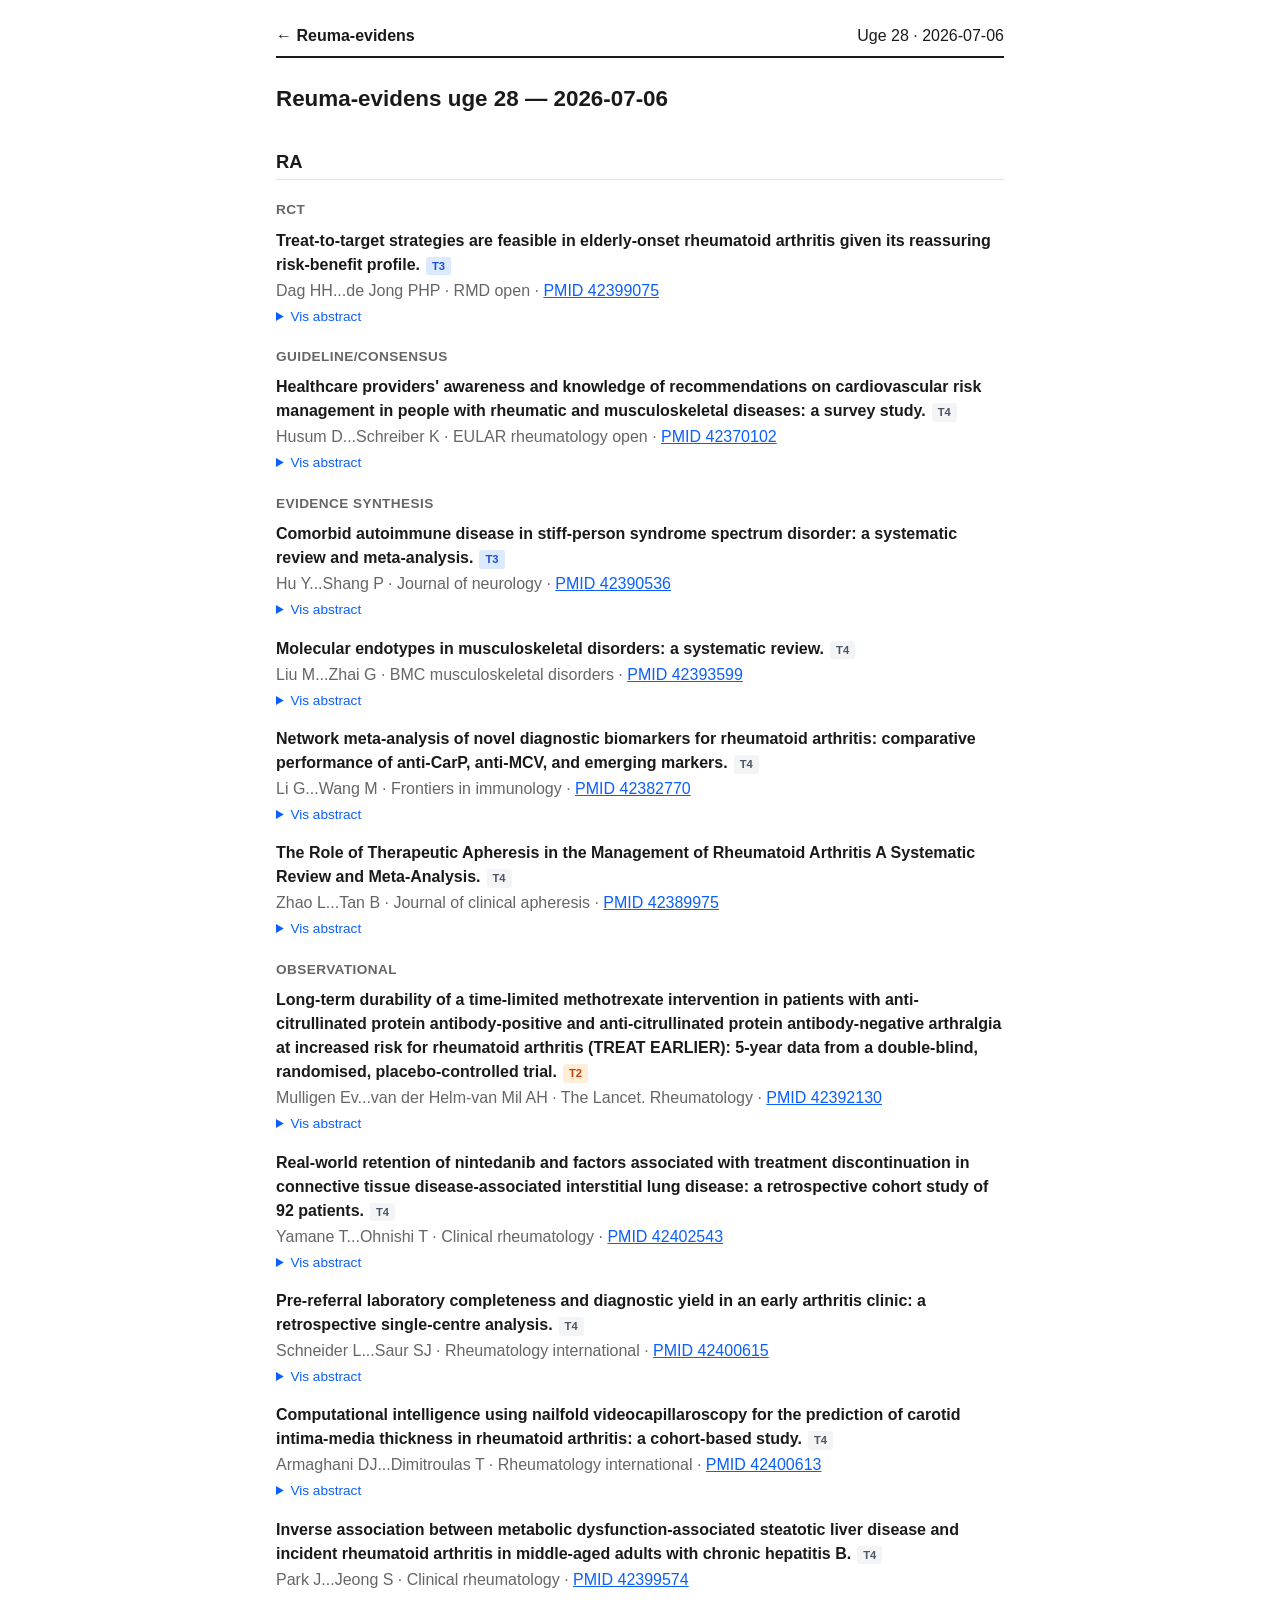
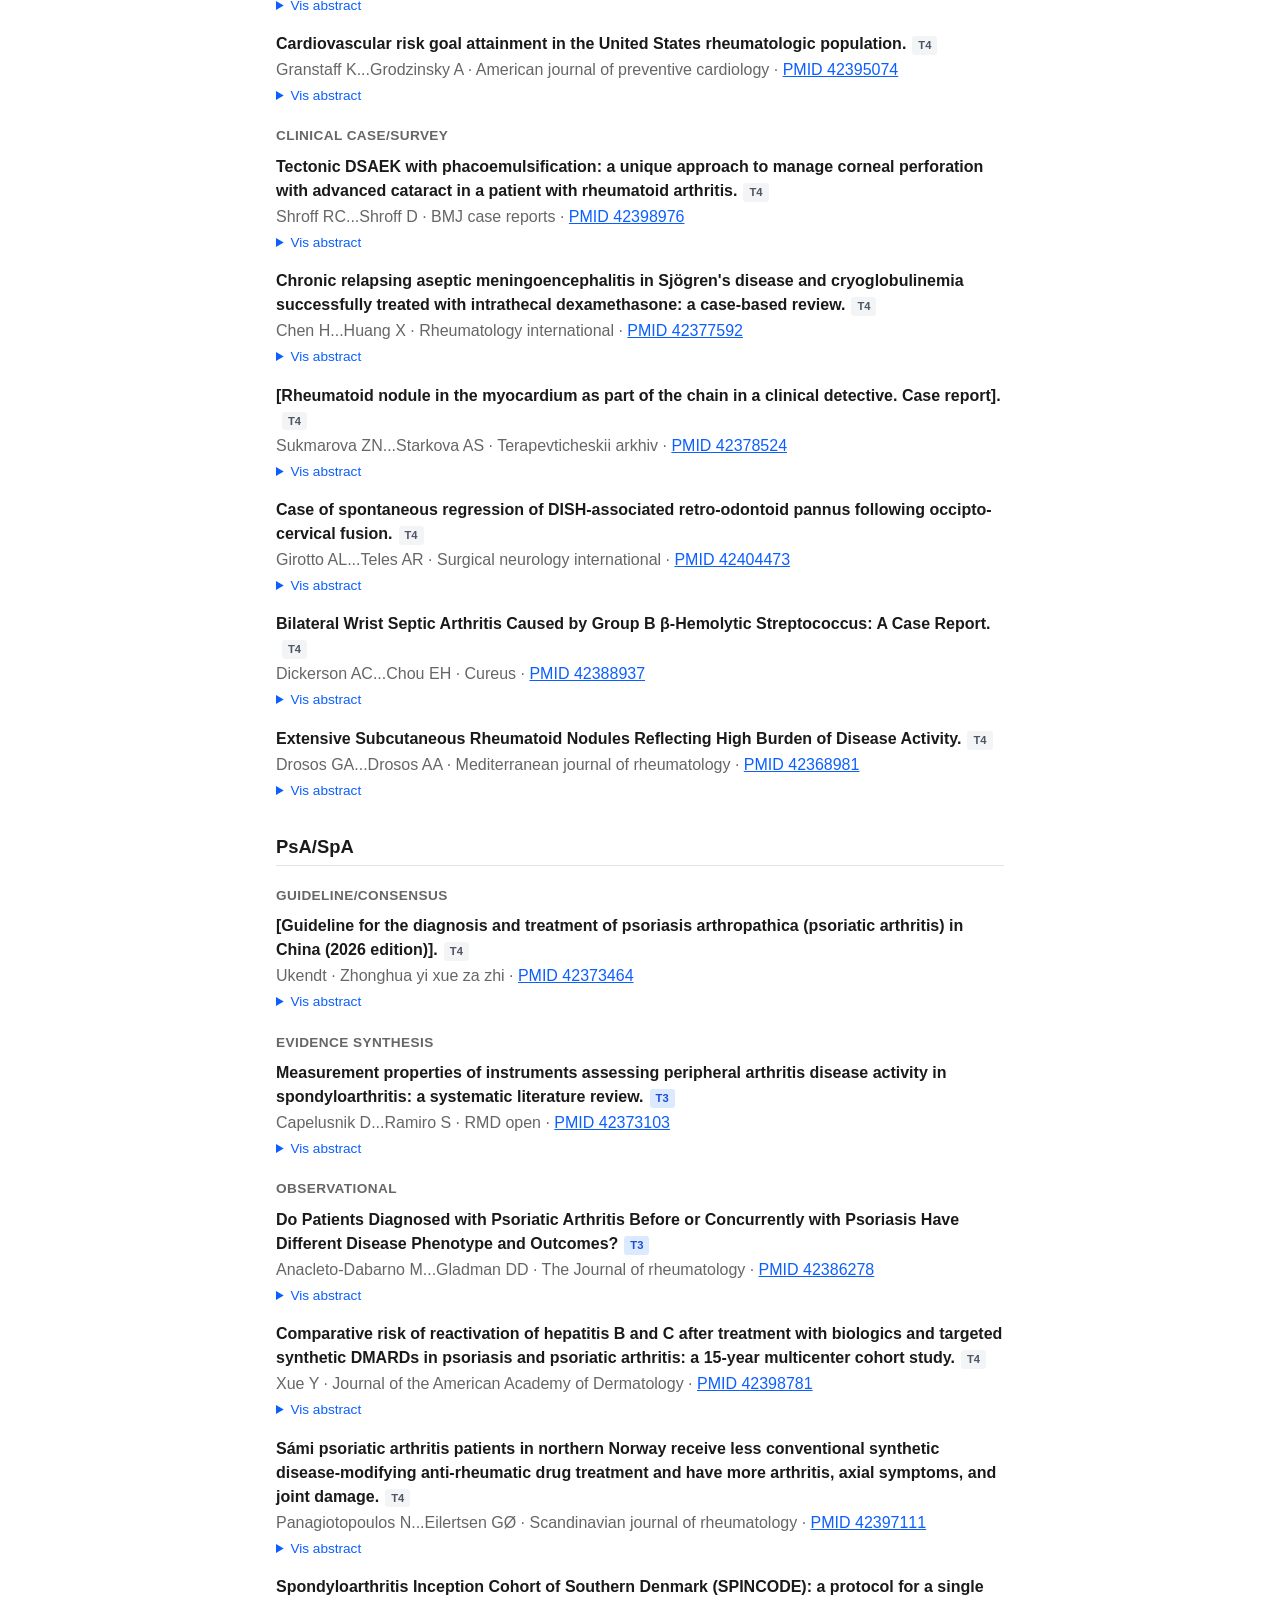
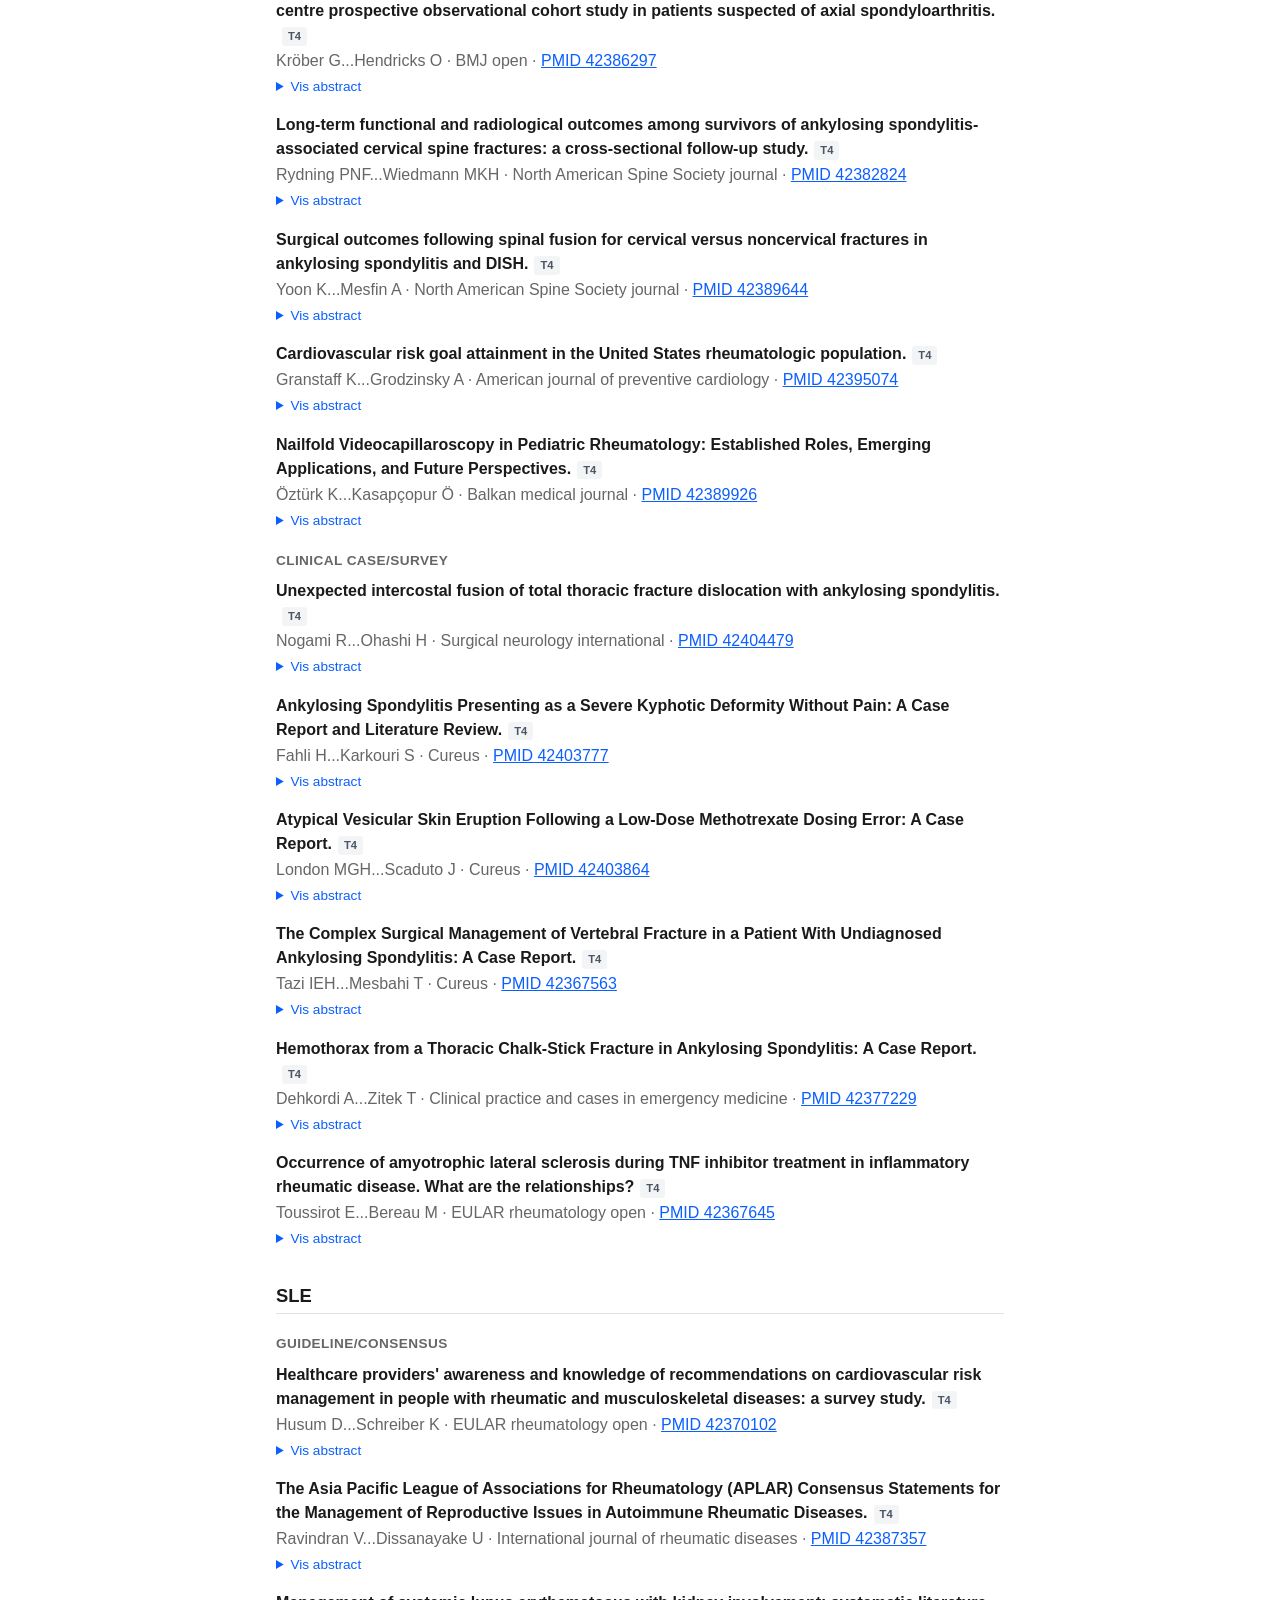
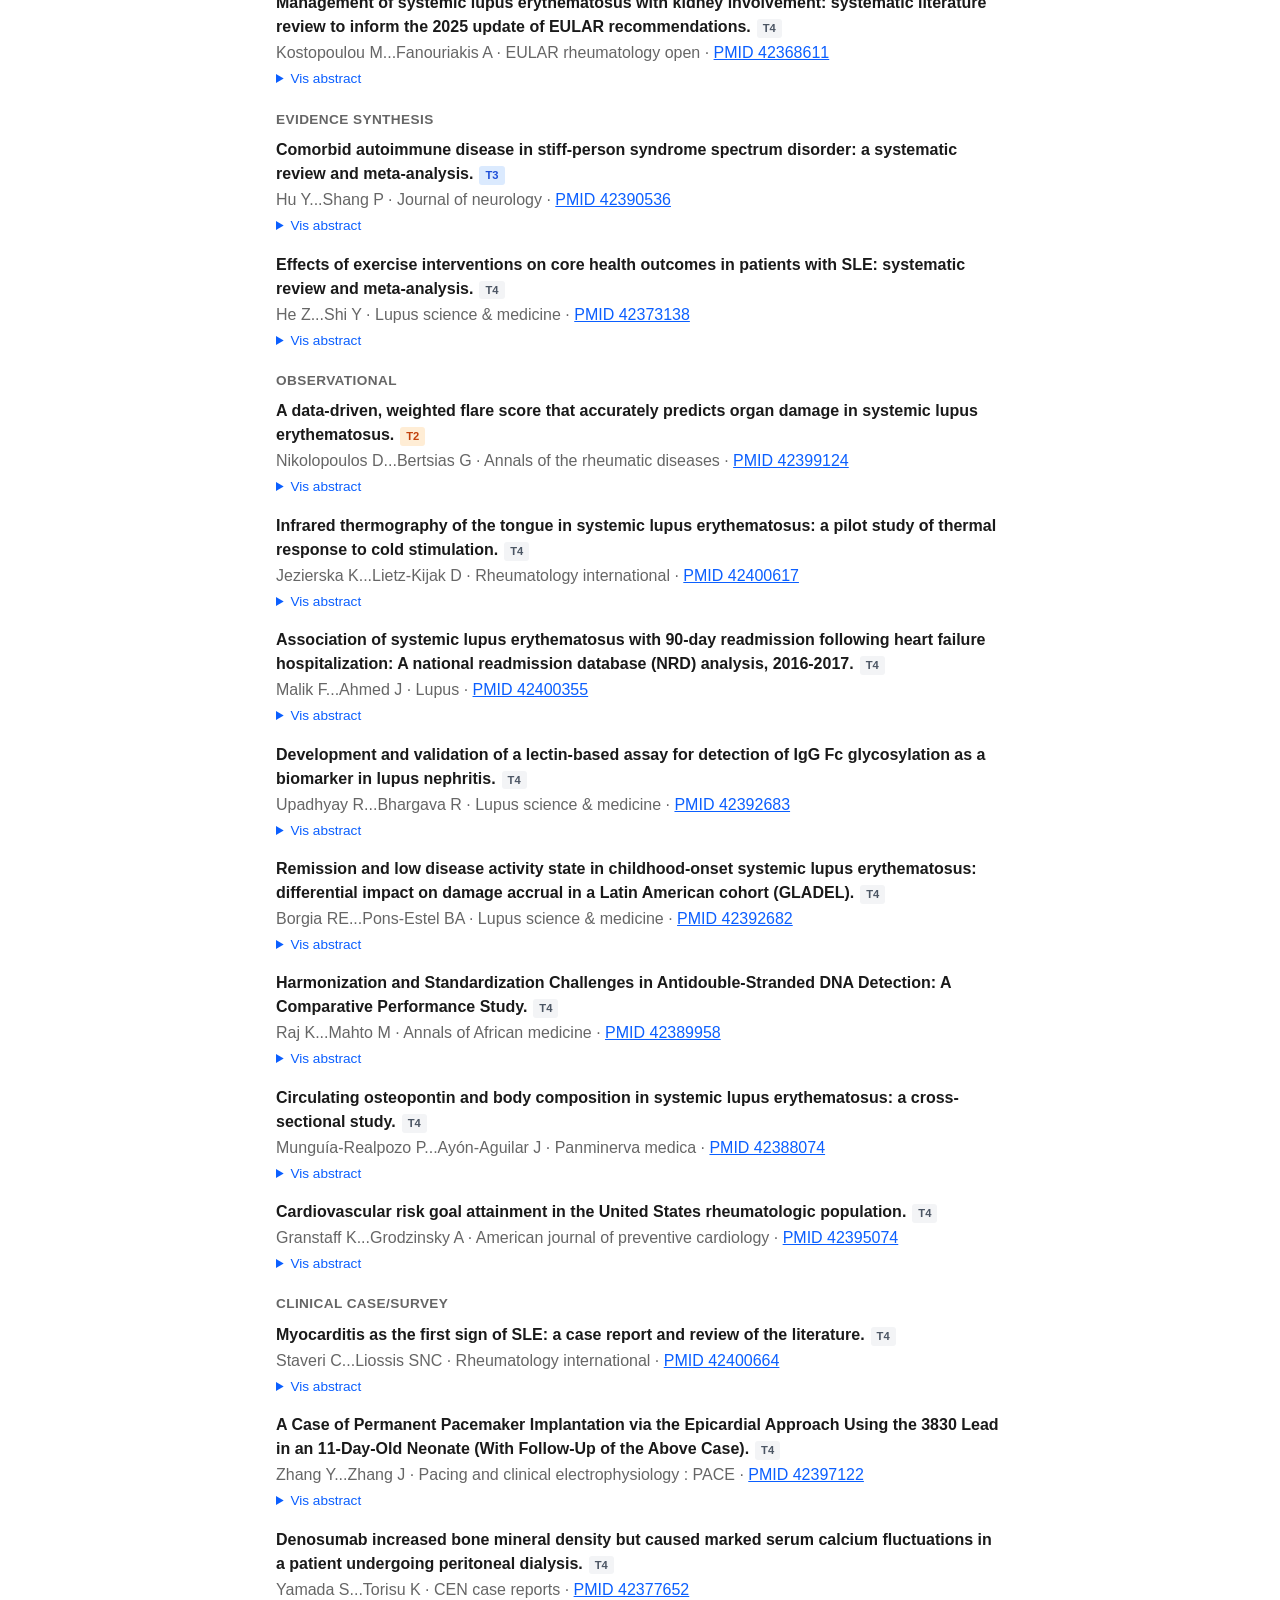
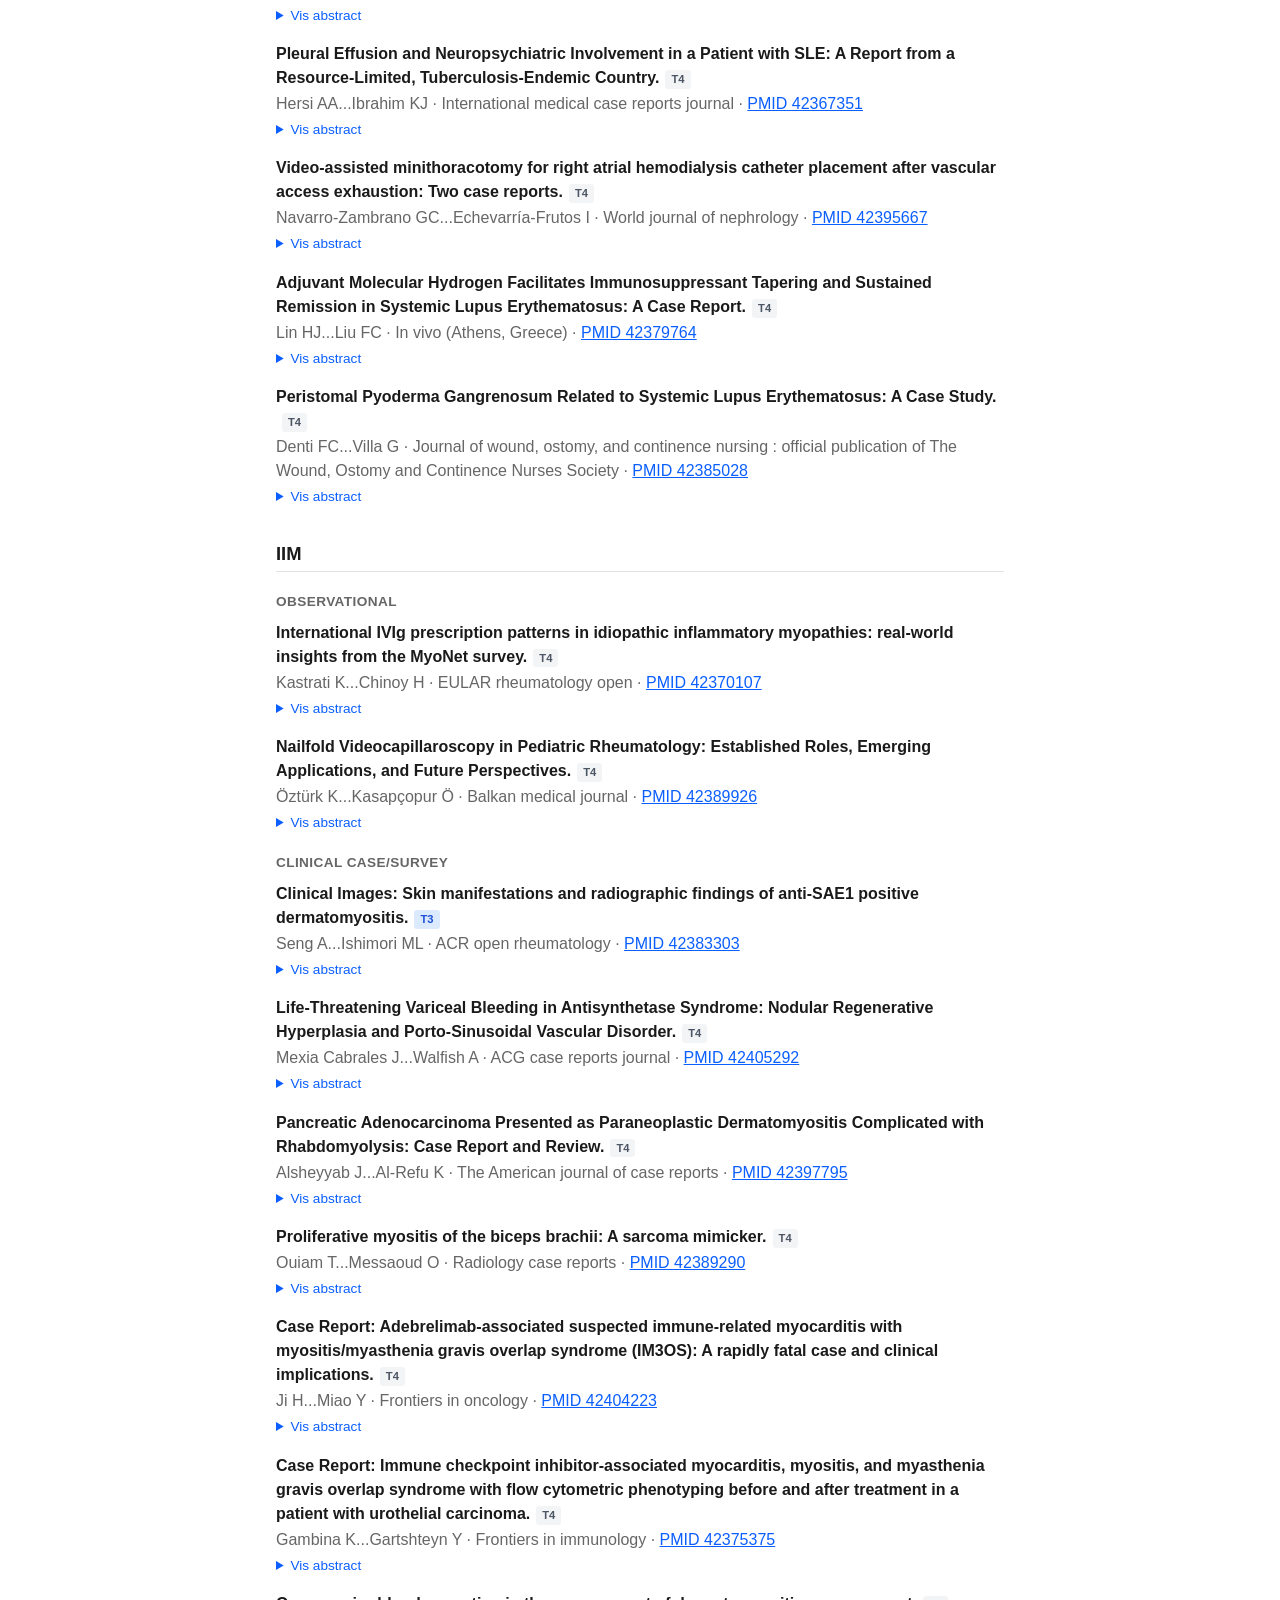
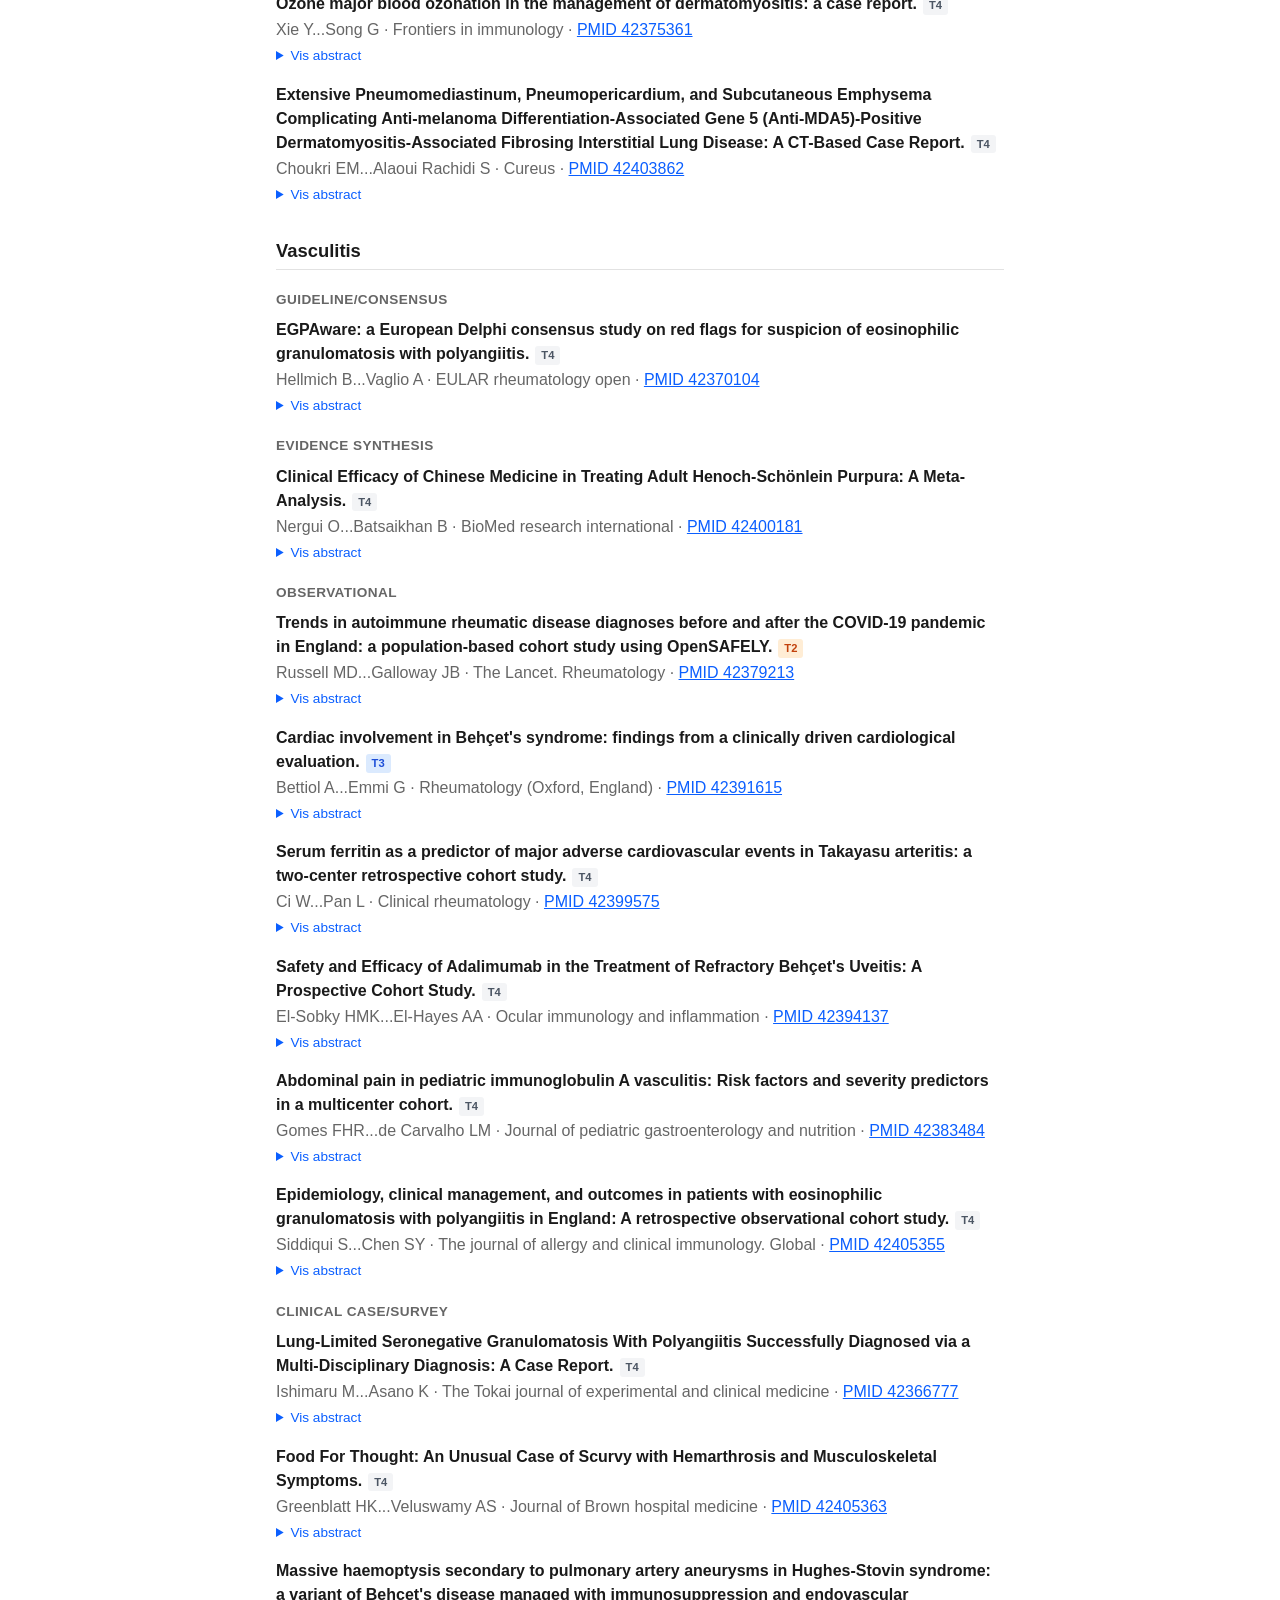
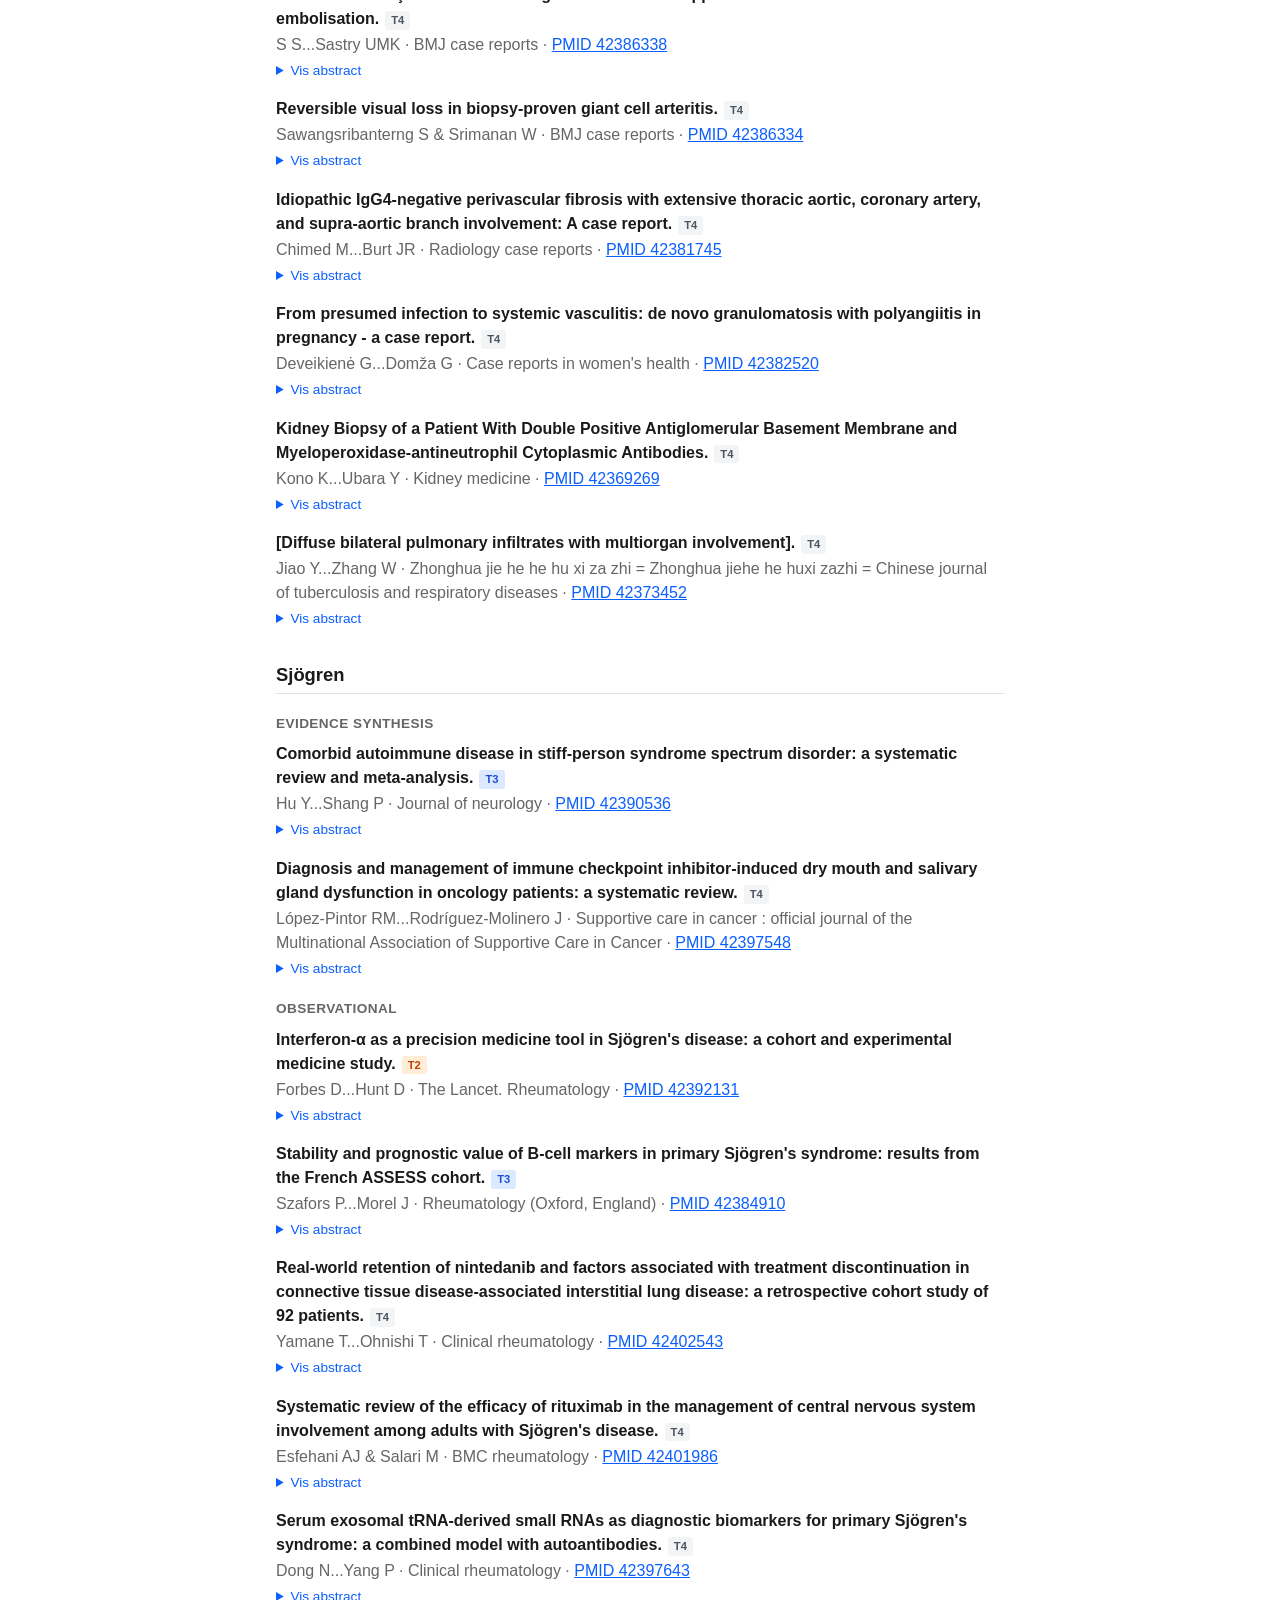
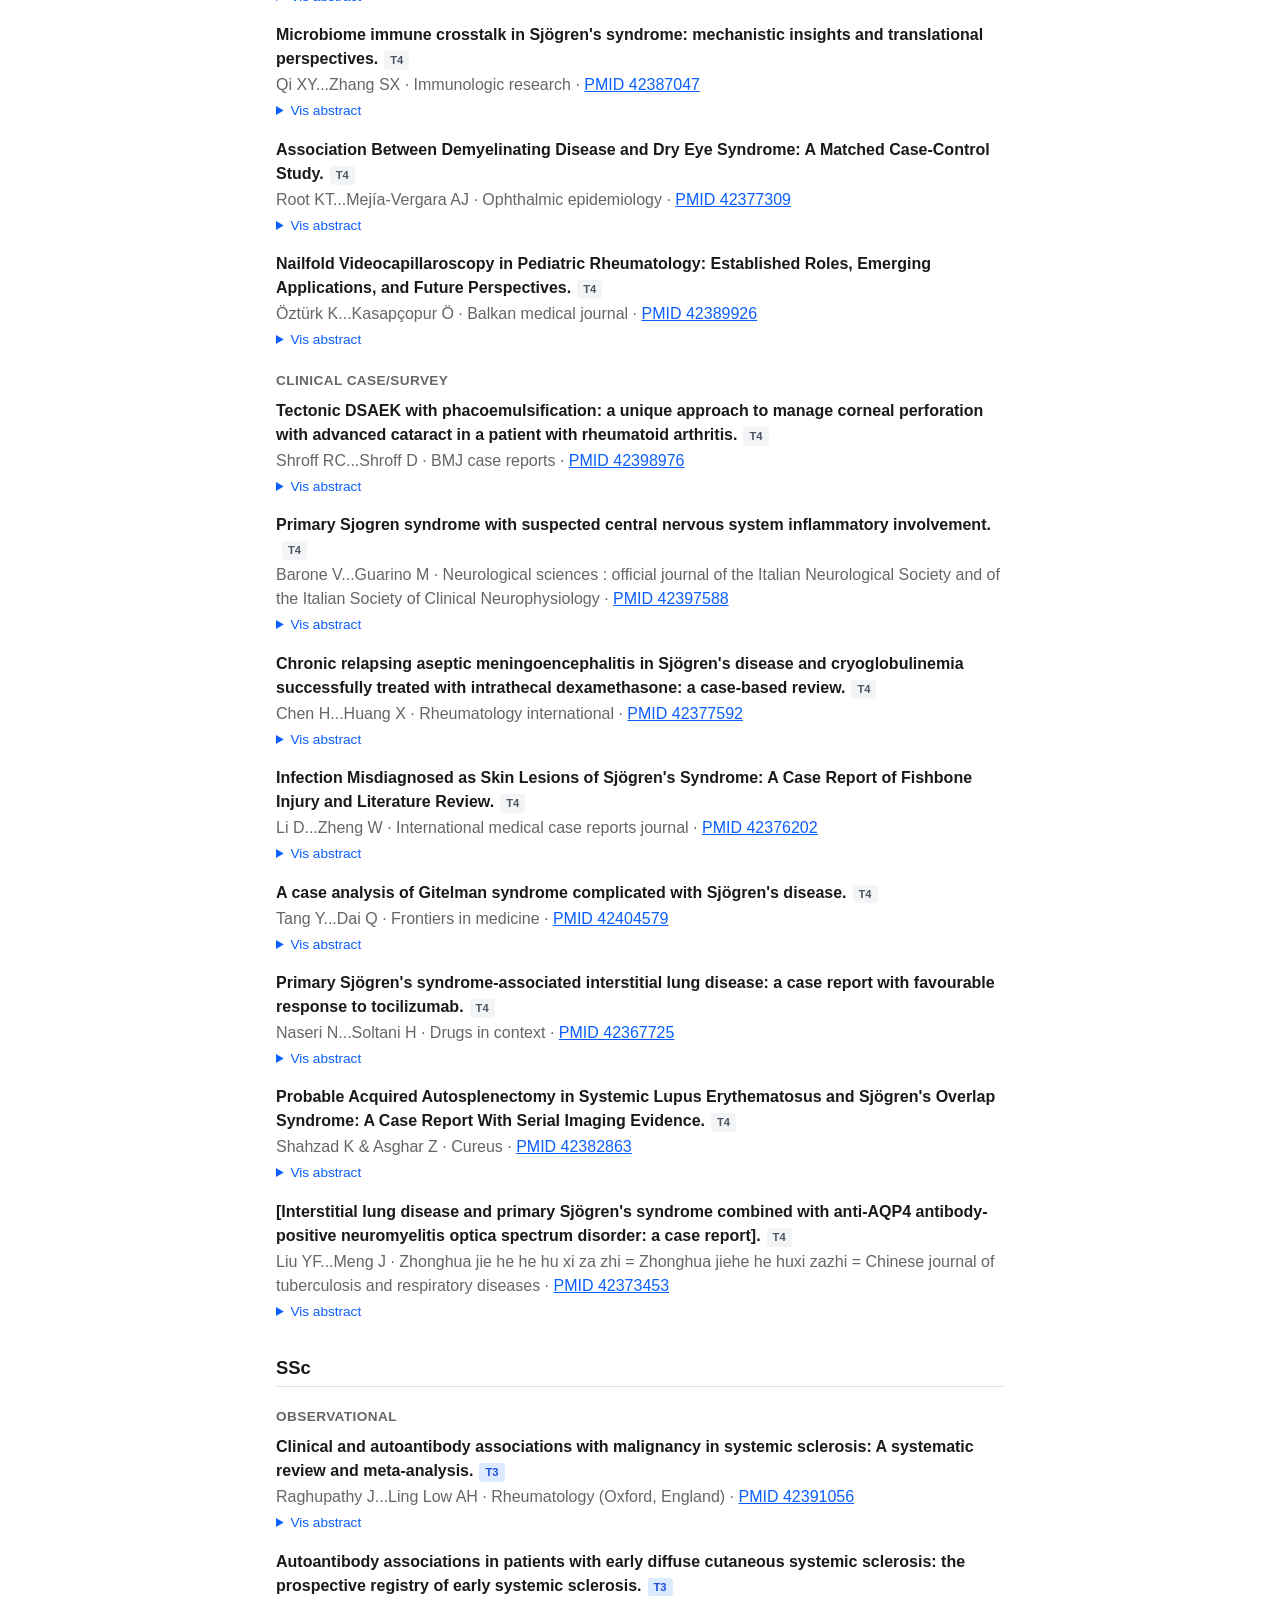
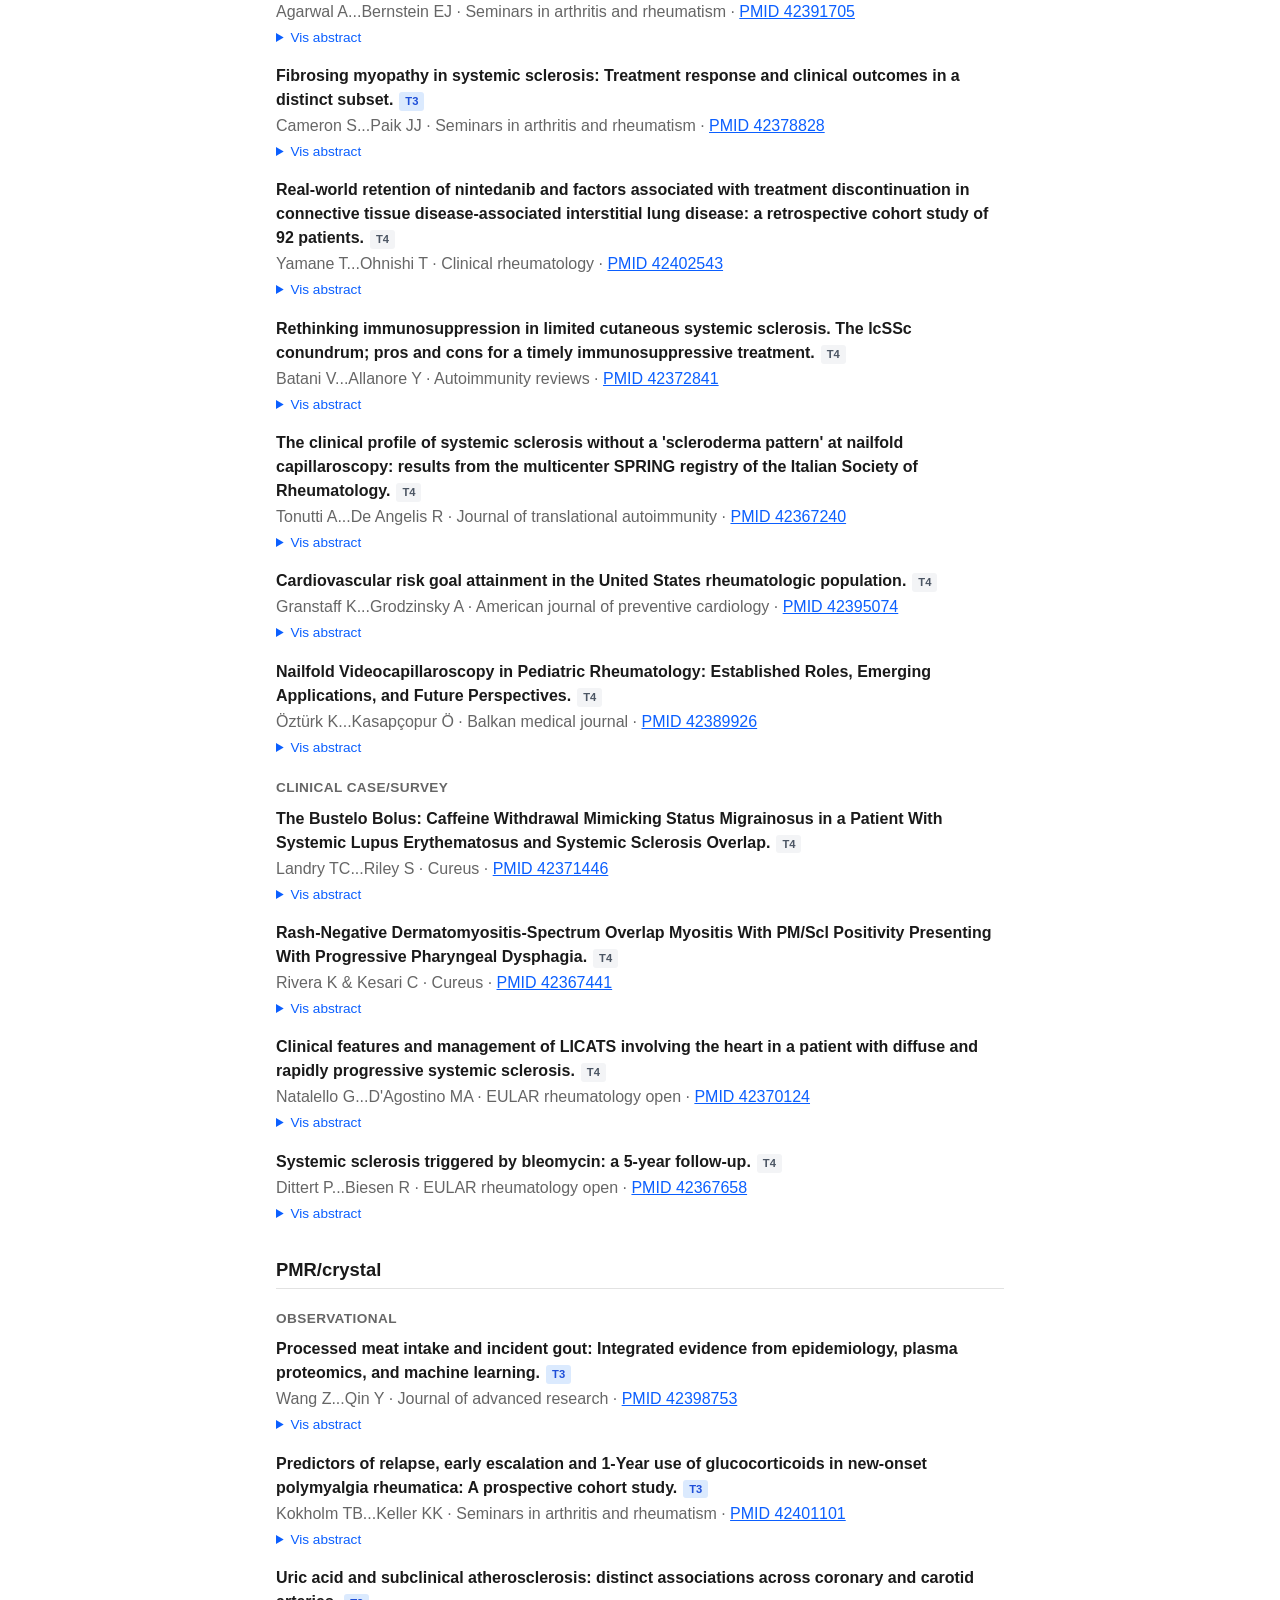
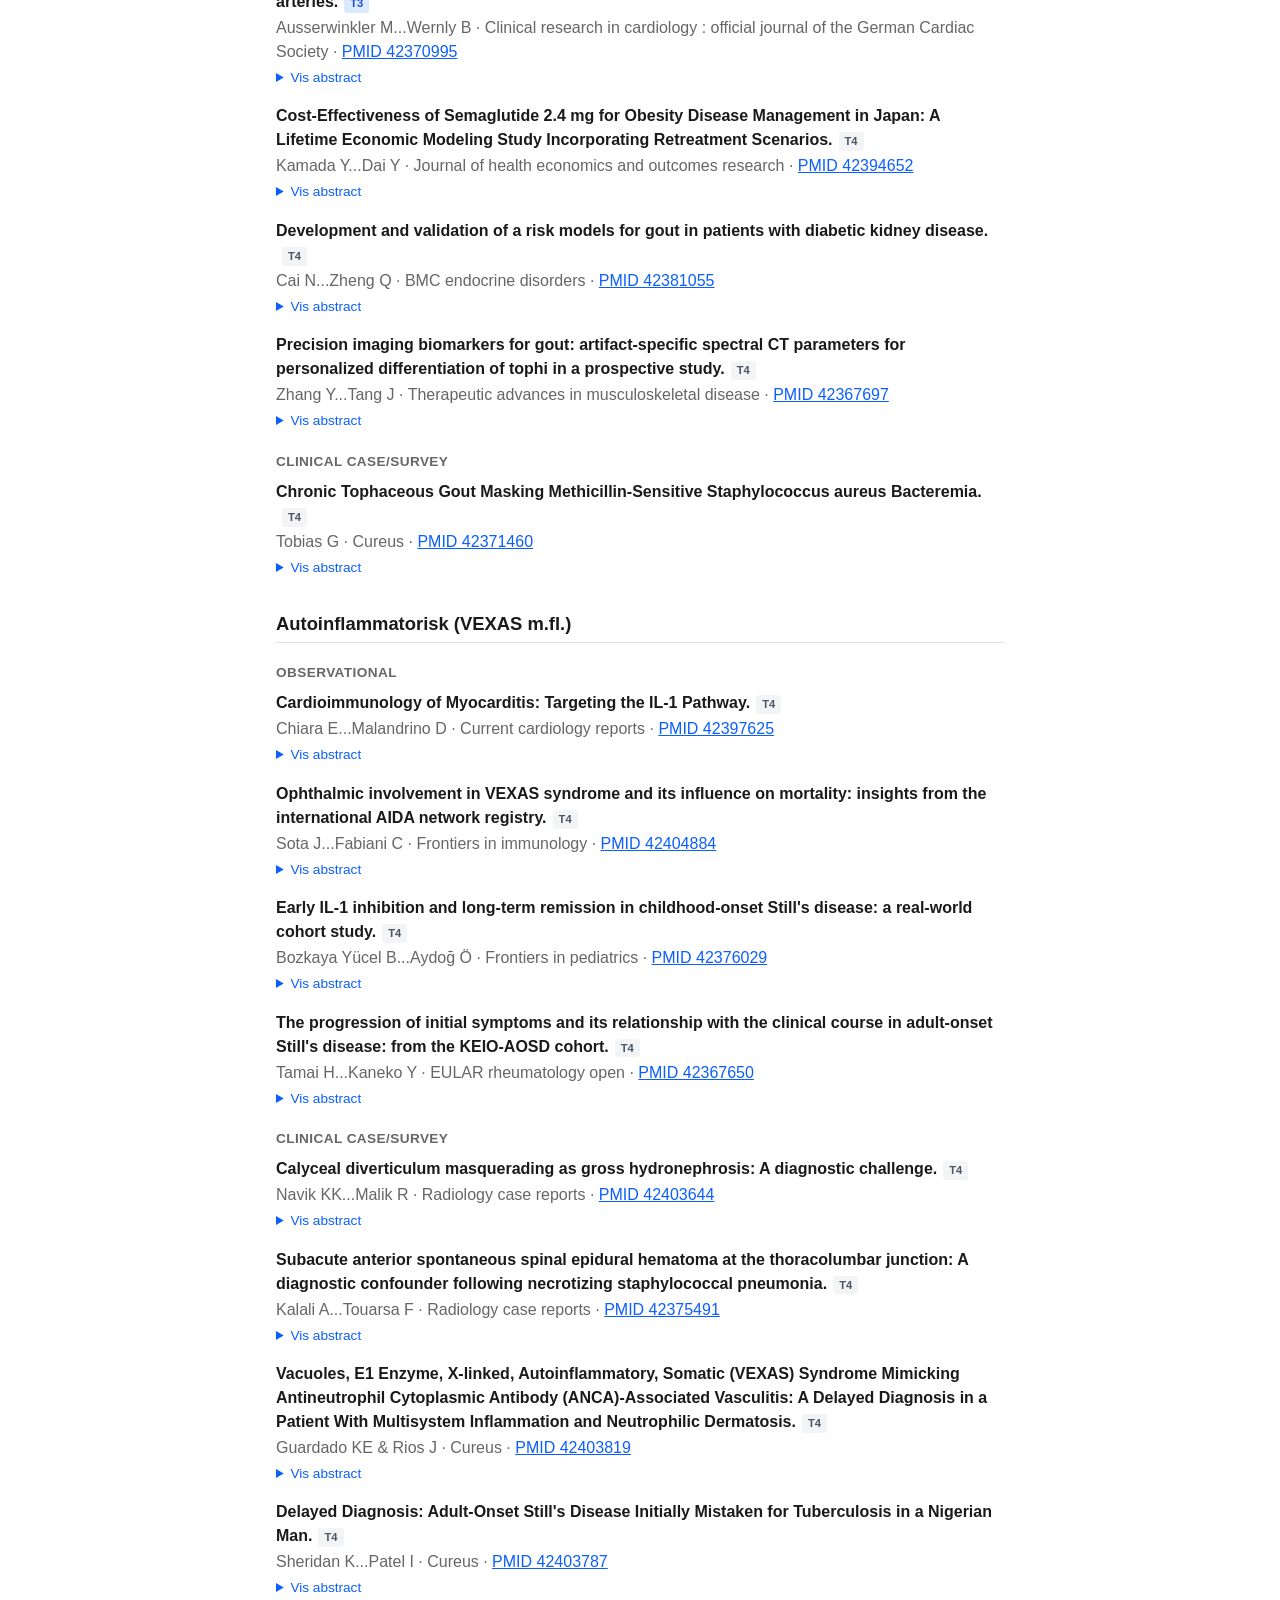
==== commit 15741476: "Add weekly digest for 2026-07-06 (week 28)" ====
--- a/docs/2026-07-06.html
+++ b/docs/2026-07-06.html
@@ -12,33 +12,26 @@
   <span>Uge 28 · 2026-07-06</span>
 </header>
 <h1>Reuma-evidens uge 28 — 2026-07-06</h1>
-
 <h2>RA</h2>
-
 <h3>RCT</h3>
-
-<div class="item">
-  <p class="title">Treat-to-target strategies are feasible in elderly-onset rheumatoid arthritis given its reassuring risk-benefit profile.<span class="tier-badge">T3</span></p>
-  <p class="meta">RMD Open &middot; <a href="https://pubmed.ncbi.nlm.nih.gov/42399075/">PMID 42399075</a></p>
-  <p class="takehome">Take-home: Treat-to-target er lige så effektivt og sikkert hos ældre-debut RA (>65 år) som hos yngre — biologika-opstart var lidt langsommere, men svær-at-behandle-RA og bivirkninger var sammenlignelige.</p>
+<div class="item">
+  <p class="title">Treat-to-target strategies are feasible in elderly-onset rheumatoid arthritis given its reassuring risk-benefit profile.<span class="tier-badge t3">T3</span></p>
+  <p class="meta">Dag HH...de Jong PHP · RMD open · <a href="https://pubmed.ncbi.nlm.nih.gov/42399075/">PMID 42399075</a></p>
   <details class="abstract-toggle">
     <summary>Vis abstract</summary>
     <p class="abstract-full">To compare 2-year pharmacotherapy needs and adverse events (AEs) profiles between patients with elderly-onset rheumatoid arthritis (EORA) and young-onset RA (YORA) under a treat-to-target (T2T) strategy with a fixed medication protocol.
 
-Data from the treatment in the Rotterdam Early Arthritis cohort trial, a multicentre randomised controlled study, were analysed. Patients with RA (1987/2010 criteria) were classified as EORA (>65 years) or YORA (18-65 years). Disease Activity Score based on 44 swollen and 53 tender joint counts (DAS44) trajectories, active disease and sustained remission were assessed using mixed-effects models. Protocol-guided disease-modifying antirheumatic drug (DMARD) and glucocorticoid (GC) use, difficult-to-treat (D2T) RA prevalence and AEs were evaluated descriptively. Cox proportional hazards models examined time to first biologic (b)DMARD initiation, bDMARD survival and DMARD-free remission.
-
-Among 425 patients with RA, 98 (23%) had EORA (mean age 73 years, SD 5) and 327 (77%) had YORA (mean age 48 years, SD 11). Patients with EORA were more often male (50% vs 28%) and had more comorbidities (76% vs 49%). DAS44 trajectories were similar (mean difference 0.03, 95% CI -0.13 to 0.18), but EORA had less often active disease (OR 0.8, 95% CI 0.4 to 1.5) and more often sustained remission (OR 1.5, 95% CI 0.6 to 3.4). bDMARD initiation rate was lower and slower in EORA than YORA (28% vs 38%; HR 0.7, 95% CI 0.4 to 1). First bDMARD survival and GC use were comparable. D2T-RA was rare (EORA 2% vs YORA 6%) and treatment adjustments due to AEs were similar (43% vs 47%).
+Data from the treatment in the Rotterdam Early Arthritis cohort trial, a multicentre randomised controlled study, were analysed. Patients with RA (1987/2010 criteria) were classified as EORA (&gt;65 years) or YORA (18-65 years). Disease Activity Score based on 44 swollen and 53 tender joint counts (DAS44) trajectories, active disease and sustained remission were assessed using mixed-effects models. Protocol-guided disease-modifying antirheumatic drug (DMARD) and glucocorticoid (GC) use, difficult-to-treat (D2T) RA prevalence and AEs were evaluated descriptively. Cox proportional hazards models examined time to first biologic (b)DMARD initiation, bDMARD survival and DMARD-free remission.
+
+Among 425 patients with RA, 98 (23%) had EORA (mean age 73 years, SD 5) and 327 (77%) had YORA (mean age 48 years, SD 11). Patients with EORA were more often male (50% vs 28%) and had more comorbidities (76% vs 49%). DAS44 trajectories were similar (mean difference 0.03, 95% CI -0.13 to 0.18), but EORA had less often active disease (OR 0.8, 95% CI 0.4 to 1.5) and more often sustained remission (OR 1.5, 95% CI 0.6 to 3.4). bDMARD initiation rate was lower and slower in EORA than YORA (28% vs 38%; HR 0.7, 95% CI 0.4 to 1). First bDMARD survival and GC use were comparable. D2T-RA was rare (EORA 2% vs YORA 6%) and treatment adjustments due to AEs were similar (43% vs 47%).
 
 A T2T approach is feasible and effective in EORA, given its reassuring risk-benefit profile, while recognising the need for individualised management.</p>
   </details>
 </div>
-
 <h3>Guideline/consensus</h3>
-
-<div class="item">
-  <p class="title">Healthcare providers' awareness and knowledge of recommendations on cardiovascular risk management in people with rheumatic and musculoskeletal diseases: a survey study.<span class="tier-badge">T4</span></p>
-  <p class="meta">EULAR Rheumatology Open &middot; <a href="https://pubmed.ncbi.nlm.nih.gov/42370102/">PMID 42370102</a></p>
-  <p class="takehome">Take-home: Europæisk spørgeskemaundersøgelse blandt reumatologiske behandlere viser fortsat betydelige videnshuller i implementeringen af EULAR's kardiovaskulære risiko-anbefalinger — kun 16% kendte RA's 1,5-multiplikationsfaktor for risikoscore.</p>
+<div class="item">
+  <p class="title">Healthcare providers' awareness and knowledge of recommendations on cardiovascular risk management in people with rheumatic and musculoskeletal diseases: a survey study.<span class="tier-badge t4">T4</span></p>
+  <p class="meta">Husum D...Schreiber K · EULAR rheumatology open · <a href="https://pubmed.ncbi.nlm.nih.gov/42370102/">PMID 42370102</a></p>
   <details class="abstract-toggle">
     <summary>Vis abstract</summary>
     <p class="abstract-full">Patients with rheumatic and musculoskeletal diseases (RMDs) have increased cardiovascular (CV) risk. European Alliance of Associations for Rheumatology (EULAR) issued CV risk management recommendations in 2015/2016 and 2022, but healthcare providers' (HCPs') awareness and their implementation in clinical practice are unknown. This study aims to assess HCP awareness of the EULAR CV recommendations and barriers to their implementation.
@@ -50,39 +43,38 @@
 Despite moderate awareness of EULAR CV recommendations, substantial knowledge gaps and practical barriers persist, indicating the need for focused education and improved clinical pathways to enhance CV risk management in RMD care.</p>
   </details>
 </div>
-
 <h3>Evidence synthesis</h3>
-
-<div class="item">
-  <p class="title">The Role of Therapeutic Apheresis in the Management of Rheumatoid Arthritis A Systematic Review and Meta-Analysis.<span class="tier-badge">T4</span></p>
-  <p class="meta">Journal of Clinical Apheresis &middot; <a href="https://pubmed.ncbi.nlm.nih.gov/42389975/">PMID 42389975</a></p>
-  <p class="takehome">Take-home: Terapeutisk aferese har samlet set ingen sikker effekt ved refraktær RA, men double-filtration plasmaferese som tillæg til DMARD viser mest konsistent gavn hos udvalgte patienter — evidensen er dog af lav kvalitet.</p>
-  <details class="abstract-toggle">
-    <summary>Vis abstract</summary>
-    <p class="abstract-full">Rheumatoid arthritis (RA) cannot be cured in many patients even with improved drug therapies. Therapeutic apheresis has been explored as an alternative intervention for refractory RA, yet relevant clinical evidence is scattered and mostly derived from early studies. We systematically retrieved eligible studies from PubMed, Web of Science and the Cochrane Library up to December 12, 2024, enrolling randomized controlled trials (RCTs) and case series containing at least five patients that assessed all types of apheresis for RA treatment. A random-effects model was adopted to carry out meta-analysis; the Cochrane Risk of Bias 2 (ROB2) tool and Joanna Briggs Institute (JBI) checklist were used to evaluate methodological quality, while the Grading of Recommendations Assessment, Development and Evaluation (GRADE) framework was applied to judge the certainty of evidence. Sixteen studies (10 RCTs, 6 case series) were included. Meta-analysis of 8 RCTs revealed no statistically significant benefit of apheresis as a standalone therapy. For Health Assessment Questionnaire (HAQ), the pooled standardized mean difference (SMD) was -1.02 (95% confidence interval [CI]: -2.15 to 0.11). For erythrocyte sedimentation rate (ESR), the pooled SMD was -0.90 (95% CI: -2.41 to 0.62). For C-reactive protein (CRP), the pooled SMD was -0.75 (95% CI: -1.73 to 0.24). Substantial heterogeneity was observed across all outcomes (I > 90%). However, subgroup analyses by modality revealed critical distinctions. Double-filtration plasmapheresis (DFPP) demonstrated the most consistent benefits when used as an adjunct to disease-modifying antirheumatic drugs (DMARDs). For ESR, the pooled mean difference (MD) was -22.32 (95% CI: -61.74 to 17.11). For CRP, the pooled MD was -3.04 (95% CI: -7.75 to 1.66). For HAQ, the pooled MD was -0.96 (95% CI: -2.14 to 0.21). In contrast, Therapeutic Plasma Exchange (TPE) and Lymphoplasmapheresis (LPE) showed limited efficacy and higher adverse event rates. The certainty of evidence was very low to low for most outcomes. While therapeutic apheresis as a broad intervention class lacks consistent efficacy in RA, this overall finding masks critical distinctions between technologies. DFPP shows promise as an adjunct to pharmacotherapy in carefully selected patients with highly refractory disease, offering a favorable benefit-risk profile. The clinical utility of apheresis in RA is inextricably linked to technical selectivity, highlighting the need for rigorous sham-controlled trials with standardized protocols.</p>
-  </details>
-</div>
-
-<div class="item">
-  <p class="title">Molecular endotypes in musculoskeletal disorders: a systematic review.<span class="tier-badge">T4</span></p>
-  <p class="meta">BMC Musculoskeletal Disorders &middot; <a href="https://pubmed.ncbi.nlm.nih.gov/42393599/">PMID 42393599</a></p>
-  <p class="takehome">Take-home: Systematisk review af molekylære endotyper i muskuloskeletale sygdomme finder RA-subtyper med forskellige inflammations- og behandlingsresponsmønstre, herunder dysbiotiske mikrobiotaprofiler — forskningsfeltet er dog stadig i sin vorden.</p>
+<div class="item">
+  <p class="title">Comorbid autoimmune disease in stiff-person syndrome spectrum disorder: a systematic review and meta-analysis.<span class="tier-badge t3">T3</span></p>
+  <p class="meta">Hu Y...Shang P · Journal of neurology · <a href="https://pubmed.ncbi.nlm.nih.gov/42390536/">PMID 42390536</a></p>
+  <details class="abstract-toggle">
+    <summary>Vis abstract</summary>
+    <p class="abstract-full">Stiff-person syndrome spectrum disorder (SPSD) is a rare autoimmune disorder characterized by progressive muscle stiffness and painful spasms. Autoimmune comorbidities are frequently reported in SPSD, contributing to disease burden; however, their pooled frequency has not been systematically quantified. This meta-analysis aimed to estimate the pooled frequency of autoimmune comorbidities in SPSD and to examine differences across clinical subtypes and between GAD65 antibody-positive and -negative patients.
+
+We searched PubMed, Embase, the Cochrane Library, Web of Science, and Scopus from inception to August 23, 2025. Two reviewers independently screened studies and extracted data. Studies reporting autoimmune comorbidity frequency in confirmed SPSD were included; reviews, case reports, overlapping cohorts, and studies with fewer than five patients were excluded. Pooled overall and disease-specific frequencies of autoimmune comorbidity were estimated using random- or fixed-effects models, with separate estimates for SPSD subtype and GAD65 antibody-positive and -negative patients.
+
+A total of 38 studies were included, encompassing 1166 patients with SPSD. The pooled frequency of autoimmune comorbidities in this population was 51.2%. The most common were diabetes (including T1D and LADA; 29.0%), autoimmune thyroid disease (25.1%), and hypothyroidism (12.0%), followed by pernicious anemia (10.3%), myasthenia gravis (9.3%), Graves' disease (7.3%), vitiligo (5.8%), and celiac disease (5.0%). Sjögren's syndrome (2.4%), systemic lupus erythematosus (2.1%), and rheumatoid arthritis (1.9%) were relatively uncommon. These frequencies were substantially higher than those in the general population. Frequencies varied across SPSD subtypes: PERM (79.5%), classic SPS (61.9%), and focal or segmental SPS (38.2%). Autoimmune comorbidities were approximately twice as frequent among GAD65-positive patients (63.9%) compared with GAD65-negative patients (34.3%).
+
+Autoimmune comorbidities are highly prevalent in SPSD, particularly in PERM, classic SPS, and GAD65-positive patients. These findings guide screening and management to improve clinical outcomes and provide insights for future research into SPSD pathophysiology.</p>
+  </details>
+</div>
+<div class="item">
+  <p class="title">Molecular endotypes in musculoskeletal disorders: a systematic review.<span class="tier-badge t4">T4</span></p>
+  <p class="meta">Liu M...Zhai G · BMC musculoskeletal disorders · <a href="https://pubmed.ncbi.nlm.nih.gov/42393599/">PMID 42393599</a></p>
   <details class="abstract-toggle">
     <summary>Vis abstract</summary>
     <p class="abstract-full">Musculoskeletal (MSK) disorders are highly heterogeneous and have diverse cellular and molecular pathobiological mechanisms, termed "endotypes". This systematic review aimed to summarize current knowledge of molecular endotypes in MSK disorders.
 
 This review was conducted and reported in accordance with the Preferred Reporting Items for Systematic Review and Meta-Analyses (PRISMA). Five databases including PubMed, Web of Science, Scopus, Ovid Medline, and Embase were searched for publications on molecular endotypes of MSK disorders classified by the International Classification of Diseases 11th Revision (ICD-11) that were published prior to September 1st, 2024. Articles were included if they were peer-reviewed original research articles on adult-onset human MSK disorder molecular endotypes/subtypes that used directly collected human specimen, in English language, and had full text available. Citations of the included studies were also screened manually using the same inclusion criteria.
 
-Our search identified 44,660 unique records and 34 eligible studies were included. The majority of these studies focused on osteoarthritis (OA, n = 14) and rheumatoid arthritis (RA, n = 12), with a small number of studies focused on other MSK conditions. In OA, high- and low-inflammation clusters were consistently identified using different types of samples, and high- and low-pain clusters were observed in several other studies. In RA, endotypes with different levels of inflammation markers or treatment responses were reported in several studies, and one study reported that RA patients displayed two different dysbiotic microbiota patterns which corresponded to different responses to treatments.
+Our search identified 44,660 unique records and 34 eligible studies were included. The majority of these studies focused on osteoarthritis (OA, n = 14) and rheumatoid arthritis (RA, n = 12), with a small number of studies focused on other MSK conditions. In OA, high- and low-inflammation clusters were consistently identified using different types of samples, and high- and low-pain clusters were observed in several other studies. In RA, endotypes with different levels of inflammation markers or treatment responses were reported in several studies, and one study reported that RA patients displayed two different dysbiotic microbiota patterns which corresponded to different responses to treatments.
 
 MSK endotype research is still in its early stage. More endotype studies on MSK disorders are needed to assist in designing clinical trials and developing personalized therapy strategies.</p>
   </details>
 </div>
-
-<div class="item">
-  <p class="title">Network meta-analysis of novel diagnostic biomarkers for rheumatoid arthritis: comparative performance of anti-CarP, anti-MCV, and emerging markers.<span class="tier-badge">T4</span></p>
-  <p class="meta">Frontiers in Immunology &middot; <a href="https://pubmed.ncbi.nlm.nih.gov/42382770/">PMID 42382770</a></p>
-  <p class="takehome">Take-home: Netværksmetaanalyse rangerer anti-CarP og anti-MCV som de mest lovende nye diagnostiske biomarkører for RA, særligt interessant ved seronegativ/tidlig sygdom — kræver dog standardiserede cut-off-værdier og yderligere validering.</p>
+<div class="item">
+  <p class="title">Network meta-analysis of novel diagnostic biomarkers for rheumatoid arthritis: comparative performance of anti-CarP, anti-MCV, and emerging markers.<span class="tier-badge t4">T4</span></p>
+  <p class="meta">Li G...Wang M · Frontiers in immunology · <a href="https://pubmed.ncbi.nlm.nih.gov/42382770/">PMID 42382770</a></p>
   <details class="abstract-toggle">
     <summary>Vis abstract</summary>
     <p class="abstract-full">Rheumatoid arthritis (RA) diagnosis remains challenging due to the limitations of conventional biomarkers. This network meta-analysis (NMA) aimed to compare the diagnostic performance of seven novel biomarkers for RA.
@@ -94,18 +86,23 @@
 Anti-CarP and Anti-MCV are the most promising diagnostic biomarkers for RA, Anti-CarP and Anti-MCV are the most promising diagnostic biomarkers for RA. Their potential utility in seronegative or early-stage RA warrants further investigation. The limited performance of 14-3-3 η challenges prior assumptions about its utility. Standardized thresholds and direct comparisons are needed for validation.</p>
   </details>
 </div>
-
+<div class="item">
+  <p class="title">The Role of Therapeutic Apheresis in the Management of Rheumatoid Arthritis A Systematic Review and Meta-Analysis.<span class="tier-badge t4">T4</span></p>
+  <p class="meta">Zhao L...Tan B · Journal of clinical apheresis · <a href="https://pubmed.ncbi.nlm.nih.gov/42389975/">PMID 42389975</a></p>
+  <details class="abstract-toggle">
+    <summary>Vis abstract</summary>
+    <p class="abstract-full">Rheumatoid arthritis (RA) cannot be cured in many patients even with improved drug therapies. Therapeutic apheresis has been explored as an alternative intervention for refractory RA, yet relevant clinical evidence is scattered and mostly derived from early studies. We systematically retrieved eligible studies from PubMed, Web of Science and the Cochrane Library up to December 12, 2024, enrolling randomized controlled trials (RCTs) and case series containing at least five patients that assessed all types of apheresis for RA treatment. A random-effects model was adopted to carry out meta-analysis; the Cochrane Risk of Bias 2 (ROB2) tool and Joanna Briggs Institute (JBI) checklist were used to evaluate methodological quality, while the Grading of Recommendations Assessment, Development and Evaluation (GRADE) framework was applied to judge the certainty of evidence. Sixteen studies (10 RCTs, 6 case series) were included. Meta-analysis of 8 RCTs revealed no statistically significant benefit of apheresis as a standalone therapy. For Health Assessment Questionnaire (HAQ), the pooled standardized mean difference (SMD) was -1.02 (95% confidence interval [CI]: -2.15 to 0.11). For erythrocyte sedimentation rate (ESR), the pooled SMD was -0.90 (95% CI: -2.41 to 0.62). For C-reactive protein (CRP), the pooled SMD was -0.75 (95% CI: -1.73 to 0.24). Substantial heterogeneity was observed across all outcomes (I &gt; 90%). However, subgroup analyses by modality revealed critical distinctions. Double-filtration plasmapheresis (DFPP) demonstrated the most consistent benefits when used as an adjunct to disease-modifying antirheumatic drugs (DMARDs). For ESR, the pooled mean difference (MD) was -22.32 (95% CI: -61.74 to 17.11). For CRP, the pooled MD was -3.04 (95% CI: -7.75 to 1.66). For HAQ, the pooled MD was -0.96 (95% CI: -2.14 to 0.21). In contrast, Therapeutic Plasma Exchange (TPE) and Lymphoplasmapheresis (LPE) showed limited efficacy and higher adverse event rates. The certainty of evidence was very low to low for most outcomes. While therapeutic apheresis as a broad intervention class lacks consistent efficacy in RA, this overall finding masks critical distinctions between technologies. DFPP shows promise as an adjunct to pharmacotherapy in carefully selected patients with highly refractory disease, offering a favorable benefit-risk profile. The clinical utility of apheresis in RA is inextricably linked to technical selectivity, highlighting the need for rigorous sham-controlled trials with standardized protocols.</p>
+  </details>
+</div>
 <h3>Observational</h3>
-
-<div class="item">
-  <p class="title">Long-term durability of a time-limited methotrexate intervention in patients with anti-citrullinated protein antibody-positive and anti-citrullinated protein antibody-negative arthralgia at increased risk for rheumatoid arthritis (TREAT EARLIER): 5-year data from a double-blind, randomised, placebo-controlled trial.<span class="tier-badge">T2</span></p>
-  <p class="meta">Lancet Rheumatology &middot; <a href="https://pubmed.ncbi.nlm.nih.gov/42392130/">PMID 42392130</a></p>
-  <p class="takehome">Take-home: 5-års opfølgning af TREAT EARLIER: tidsbegrænset metotrexat plus én steroidinjektion hos artralgi-patienter i risiko for RA giver vedvarende reduktion i RA-udvikling og funktionsnedsættelse hos ACPA-negative patienter, men ikke hos ACPA-positive — forskellige forebyggelsesstrategier er nødvendige afhængigt af ACPA-status.</p>
+<div class="item">
+  <p class="title">Long-term durability of a time-limited methotrexate intervention in patients with anti-citrullinated protein antibody-positive and anti-citrullinated protein antibody-negative arthralgia at increased risk for rheumatoid arthritis (TREAT EARLIER): 5-year data from a double-blind, randomised, placebo-controlled trial.<span class="tier-badge t2">T2</span></p>
+  <p class="meta">Mulligen Ev...van der Helm-van Mil AH · The Lancet. Rheumatology · <a href="https://pubmed.ncbi.nlm.nih.gov/42392130/">PMID 42392130</a></p>
   <details class="abstract-toggle">
     <summary>Vis abstract</summary>
     <p class="abstract-full">The TREAT EARLIER trial showed that a time-limited intervention with 12 months of methotrexate in individuals with arthralgia at risk of rheumatoid arthritis improved inflammatory burden but did not prevent rheumatoid arthritis after 2 years. Long-term follow-up is needed to assess the durability of the effects. In addition, heterogeneity in pathophysiological subtype (with or without anti-citrullinated protein antibodies [ACPA]) and disease risk was not considered in the 2-year analysis. Therefore, we investigated the long-term effect of methotrexate in reducing disease burden and progression to rheumatoid arthritis in ACPA-positive and ACPA-negative individuals at increased risk of rheumatoid arthritis.
 
-The TREAT EARLIER trial was a randomised, placebo-controlled trial of participants aged 18 years or older, with clinically suspect arthralgia and subclinical joint inflammation. Participants were recruited from 13 rheumatology outpatient clinics in the Netherlands and randomly assigned (1:1) to a single intramuscular glucocorticoid injection (methylprednisolone 120 mg) followed by a 1-year course of methotrexate (up to 25 mg/week), or placebo (single injection and tablets for 1 year). Participants and investigators were masked to group assignment for at least 2 years. Follow-up continued for 5 years. The two primary endpoints in this 5-year follow-up analysis were disease burden (physical disability) and development of rheumatoid arthritis, assessed on an intention-to-treat basis. Patients were stratified for ACPA; only those at increased predicted risk (>10%) were included in the 5-year analysis. People with lived experience of clinically suspect arthralgia or rheumatoid arthritis were involved in the study design. This trial is registered with EudraCT (2014-004472-35) and the Netherlands Trial Register (NTR4853-trial-NL4599), and is complete.
+The TREAT EARLIER trial was a randomised, placebo-controlled trial of participants aged 18 years or older, with clinically suspect arthralgia and subclinical joint inflammation. Participants were recruited from 13 rheumatology outpatient clinics in the Netherlands and randomly assigned (1:1) to a single intramuscular glucocorticoid injection (methylprednisolone 120 mg) followed by a 1-year course of methotrexate (up to 25 mg/week), or placebo (single injection and tablets for 1 year). Participants and investigators were masked to group assignment for at least 2 years. Follow-up continued for 5 years. The two primary endpoints in this 5-year follow-up analysis were disease burden (physical disability) and development of rheumatoid arthritis, assessed on an intention-to-treat basis. Patients were stratified for ACPA; only those at increased predicted risk (&gt;10%) were included in the 5-year analysis. People with lived experience of clinically suspect arthralgia or rheumatoid arthritis were involved in the study design. This trial is registered with EudraCT (2014-004472-35) and the Netherlands Trial Register (NTR4853-trial-NL4599), and is complete.
 
 Between April 16, 2015, and Sept 11, 2019, we enrolled 236 participants; 119 were assigned to active treatment and 117 to placebo. 215 (91%) participants completed the 5-year follow-up. 120 participants at increased predicted risk of rheumatoid arthritis were analysed at 5 years, of whom 66 (55%) were ACPA-negative and 54 (45%) were ACPA-positive. Mean age was 48 (SD 12) years, 72 (60%) of 120 participants were female, and 48 (40%) were male. Over 5 years, ACPA-negative participants in the active treatment group (n=35) had sustained improvement in physical disability compared with ACPA-negative participants in the placebo group (n=31; mean difference in Health Assessment Questionnaire disability index [HAQ] -0·16 [95% CI -0·29 to -0·04], p=0·0082) whereas, in ACPA-positive participants, the previously reported benefit in physical disability at 2 years in the treatment group versus placebo group was not sustained (-0·12 [-0·26 to 0·03], p=0·12). Three (9%) of 35 ACPA-negative participants in the treatment group developed rheumatoid arthritis compared with ten (32%) of 31 in the placebo group over 5 years (hazard ratio [HR] 0·24 [95% CI 0·07 to 0·87], p=0·018), corresponding to a number needed to treat of four. In ACPA-positive participants, 18 (58%) of 31 in the treatment group developed rheumatoid arthritis versus 15 (65%) of 23 in the placebo group (HR 0·75 [0·38-1·49], p=0·41). In the full trial cohort of 236 participants, physical disability in the treatment group improved durably over 5 years compared with the placebo group (mean difference in HAQ -0·06 [95% CI -0·14 to -0·05], p=0·048), though development of rheumatoid arthritis was not prevented, with 26 (22%) of 119 participants developing rheumatoid arthritis in the treatment group and 31 (27%) of 117 in the placebo group (HR 0·79 [95% CI 0·47 to 1·34], p=0·38).
 
@@ -114,815 +111,1314 @@
 Dutch Research Council (NWO), Dutch Arthritis Society.</p>
   </details>
 </div>
-
-<div class="item">
-  <p class="title">Cardiovascular risk goal attainment in the United States rheumatologic population.<span class="tier-badge">T4</span></p>
-  <p class="meta">American Journal of Preventive Cardiology &middot; <a href="https://pubmed.ncbi.nlm.nih.gov/42395074/">PMID 42395074</a></p>
-  <p class="takehome">Take-home: Stor amerikansk kohorte (~4 mio. patienter) viser fortsat utilstrækkelig lipidbehandling og LDL-målopnåelse hos reumatologiske patienter med forhøjet kardiovaskulær risiko — kun 18% nåede LDL <70 mg/dL.</p>
+<div class="item">
+  <p class="title">Real-world retention of nintedanib and factors associated with treatment discontinuation in connective tissue disease-associated interstitial lung disease: a retrospective cohort study of 92 patients.<span class="tier-badge t4">T4</span></p>
+  <p class="meta">Yamane T...Ohnishi T · Clinical rheumatology · <a href="https://pubmed.ncbi.nlm.nih.gov/42402543/">PMID 42402543</a></p>
+  <details class="abstract-toggle">
+    <summary>Vis abstract</summary>
+    <p class="abstract-full">Treatment discontinuation of nintedanib is an important clinical issue in patients with connective tissue disease-associated interstitial lung disease (CTD-ILD). This study aimed to evaluate real-world retention of nintedanib across CTD subtypes and to explore factors associated with treatment discontinuation.
+
+We conducted a single-center retrospective study of consecutive patients with CTD-ILD who initiated nintedanib between June 2019 and December 2024. Clinical data, including baseline characteristics, concomitant therapies, and treatment outcomes, were collected. The primary outcome was the 48-week retention rate. Kaplan-Meier analysis and Cox proportional hazards models were used to evaluate factors associated with treatment discontinuation.
+
+A total of 92 patients were included (rheumatoid arthritis [RA], n = 25; idiopathic inflammatory myopathy [IIM], n = 25; systemic sclerosis [SSc], n = 21; microscopic polyangiitis [MPA], n = 10; Sjögren disease [SjD], n = 9). The 48-week retention rate was 82.6%, with a median treatment duration of 978 days (IQR, 586-1356). Retention was lowest in RA, with higher rates observed in other CTD subtypes. Stratified analyses showed that this difference was evident in patients aged &lt; 65 years (p = 0.001) and those receiving an initial dose of 300 mg/day (p = 0.003), but not in older patients or those receiving &lt; 300 mg/day. In univariable analysis, RA (HR 3.10, p = 0.024) and an initial dose of 300 mg/day (HR 2.67, p = 0.050) were associated with discontinuation. However, RA was not independently associated with discontinuation after adjustment for age and initial dose in the exploratory multivariable analysis.
+
+Nintedanib showed favorable retention in CTD-ILD. Although retention appeared lower in RA, this difference may be influenced by patient characteristics such as age and initial dosing. Individualized dose selection and appropriate management of adverse events may improve treatment persistence. Key Points • Nintedanib showed favorable 48-week retention in patients with CTD-ILD in a real-world setting. • Lower retention observed in RA was influenced by age and initial dosing, rather than disease subtype alone.</p>
+  </details>
+</div>
+<div class="item">
+  <p class="title">Pre-referral laboratory completeness and diagnostic yield in an early arthritis clinic: a retrospective single-centre analysis.<span class="tier-badge t4">T4</span></p>
+  <p class="meta">Schneider L...Saur SJ · Rheumatology international · <a href="https://pubmed.ncbi.nlm.nih.gov/42400615/">PMID 42400615</a></p>
+  <details class="abstract-toggle">
+    <summary>Vis abstract</summary>
+    <p class="abstract-full">To characterise patients presenting to a specialised early arthritis clinic (EAC) at a German university rheumatology centre, and to analyse referral patterns, waiting times, pre-referral laboratory completeness, working diagnoses, serological markers, and independent associates of arthritis confirmation and DMARD initiation. Single-centre retrospective analysis of 290 consecutive patients. At each EAC appointment, a structured assessment comprising medical history, review of available laboratory results, focused physical examination, and arthrosonography was performed. Variables included demographics, serology (RF, anti-CCP), CRP, ESR, imaging, referral source, waiting time, and treatment decisions. Chi-squared, Mann-Whitney U, Kruskal-Wallis tests, and binary logistic regression were performed; p &lt; 0.05 was considered significant. The cohort comprised 212 women (73.1%) and 78 men (26.9%), mean age 49.4 ± 15.9 years. Median waiting time was 23 days (Q1-Q3, 14-40). Although a complete baseline panel (RF, anti-CCP, CRP, ESR) was requested from referring physicians, it was available in only 110 patients (37.9%). Anti-CCP was missing in 34.5%, with missingness significantly associated with referral source (p = 0.013). Inflammatory arthritis was confirmed in 145 patients (50.0%) and DMARD initiation recommended in 130 (44.8%). In multivariable logistic regression (n = 163 with full serology), anti-CCP positivity was independently associated with arthritis confirmation (OR 4.25; 95% CI 1.68-10.74) and DMARD initiation (OR 4.49; 95% CI 1.80-11.22). Orthopaedist referral was independently associated with higher arthritis confirmation (OR 2.97; 95% CI 1.20-7.36). RF was not significantly associated with either outcome. EACs demonstrate high diagnostic yield for inflammatory joint disease. Anti-CCP positivity showed the strongest independent association with both outcomes. Pre-referral laboratory submission was achieved in fewer than 40% of patients despite being a stated referral requirement, with missingness associated with referral source. Targeted educational interventions for referring physicians are warranted.</p>
+  </details>
+</div>
+<div class="item">
+  <p class="title">Computational intelligence using nailfold videocapillaroscopy for the prediction of carotid intima-media thickness in rheumatoid arthritis: a cohort-based study.<span class="tier-badge t4">T4</span></p>
+  <p class="meta">Armaghani DJ...Dimitroulas T · Rheumatology international · <a href="https://pubmed.ncbi.nlm.nih.gov/42400613/">PMID 42400613</a></p>
+  <details class="abstract-toggle">
+    <summary>Vis abstract</summary>
+    <p class="abstract-full">Despite continuously evolving medical advances, CVD risk in Rheumatoid Arthritis (RA) remains paradoxically high to date. Carotid intima-media thickness (cIMT) is a widely used surrogate marker for atherosclerosis. However, issues related to operator-dependent assessment, availability and cost of carotid ultrasound are barriers to its wide implementation as an aid to cardiovascular risk assessment in RA. We aimed to develop a computational artificial intelligence (AI) model for cIMT prediction in RA. The recently proposed DERGA algorithm (Data Ensemble Refinement Greedy Algorithm) was employed in a database of datasets from 101 patients with RA, utilizing information on a wide range of clinical and laboratory variables, classical cardiovascular risk factors, disease-related parameters, and vascular assessments obtained with nailfold videocapillaroscopy (NVC). A total of 13,917,800 models were designed and trained. Among the four evaluated regression metaheuristic algorithms, the best predictive performance was achieved by the DERGA-Extra Trees model. The optimal model utilized only 8 of the 52 available input variables, while maintaining excellent predictive accuracy. Eventually, the 8 most important parameters predicting cIMT, listed from the most influential to the least influential, were white blood count, age, high density lipoprotein cholesterol, capillary density, systolic blood pressure, microhemorrhages, inhibitors of the renin-angiotensin-aldosterone, and methotrexate. A very strong positive linear correlation was observed between predicted and actual (measured) cIMT values (R = 0.9843), supporting the high predictive capability of the proposed computational intelligence model. Pending external validation in larger cohorts, the findings of the present study should be considered preliminary. Nevertheless, they provide further evidencesupporting the potential utility of AI applications for the assessment of subclinical vascular involvement in RA. While the role of NVC as an indicator of cardiovascular health is beginning to unfold, these findings underscore its promise as an adjunctive modality to facilitate more effective CVD risk stratification in RA.</p>
+  </details>
+</div>
+<div class="item">
+  <p class="title">Inverse association between metabolic dysfunction-associated steatotic liver disease and incident rheumatoid arthritis in middle-aged adults with chronic hepatitis B.<span class="tier-badge t4">T4</span></p>
+  <p class="meta">Park J...Jeong S · Clinical rheumatology · <a href="https://pubmed.ncbi.nlm.nih.gov/42399574/">PMID 42399574</a></p>
+  <details class="abstract-toggle">
+    <summary>Vis abstract</summary>
+    <p class="abstract-full">Chronic hepatitis B (CHB) frequently coexists with metabolic dysfunction-associated steatotic liver disease (MASLD). This study aimed to determine whether MASLD is a risk factor for incident rheumatoid arthritis among middle-aged patients with CHB in a real-world setting.
+
+A population-based cohort study was conducted using the Korean National Health Insurance Service, including 114,425 middle-aged CHB individuals (aged 40-65 years) classified as having either MASLD or non-SLD. Cox proportional hazards regression and Fine-Gray subdistribution hazard models were applied to assess RA risk, accounting for all-cause mortality as a competing event. All patients were followed up until RA, death, or January 31, 2022.
+
+During 792,777 person-years of follow-up, 867 incident RA cases were identified. CHB patients with MASLD had a significantly lower risk of RA development compared to non-SLD participants (subdistribution hazard ratio [SHR], 0.82; 95% CI, 0.69-0.97). This effect was more obvious among younger aged patients (&lt; 50 years). Additionally, higher daily alcohol consumption (1 g/day) was associated with an increased adjusted SHR for RA among all middle-aged CHB patients (1.007; 95% CI, 1.003-1.012).
+
+In middle-aged patients with CHB, the presence of MASLD was associated with a lower risk of developing RA. However, the underlying mechanisms remain unclear, and residual confounding by CHB severity, liver disease stage, or antiviral treatment may have contributed to the observed association. Further studies are warranted to clarify these potential mechanisms linking CHB, MASLD, and RA risk. Key Points • In a nationwide Korean cohort of 114,425 middle-aged adults with CHB, MASLD was associated with a lower incidence of seropositive rheumatoid arthritis compared with non-steatotic liver disease. • In patients with CHB, MASLD may represent a distinct clinical state whose meaning could differ from standalone MASLD because it may be intertwined with the CHB disease stage and immune milieu.</p>
+  </details>
+</div>
+<div class="item">
+  <p class="title">Cardiovascular risk goal attainment in the United States rheumatologic population.<span class="tier-badge t4">T4</span></p>
+  <p class="meta">Granstaff K...Grodzinsky A · American journal of preventive cardiology · <a href="https://pubmed.ncbi.nlm.nih.gov/42395074/">PMID 42395074</a></p>
   <details class="abstract-toggle">
     <summary>Vis abstract</summary>
     <p class="abstract-full">Rheumatologic diseases are independently linked to premature cardiovascular (CV) events. The emerging field of cardio-rheumatology addresses the intersection of inflammation and accelerated atherosclerosis driving excess CV risk. Despite calls to action, data on risk factor optimization, antihyperlipidemic therapy, and comorbidities remain limited. Using the largest US analytic cohort to date, we examined antihyperlipidemic prescription patterns in patients with rheumatologic disease and elevated atherosclerotic cardiovascular disease (ASCVD) risk.
 
-We analyzed deidentified EPIC Cosmos records (277 million patients, 1,597 hospitals, 17 billion encounters) from 1/2020-1/2025. Adults with any of 11 rheumatologic conditions associated with elevated CV risk-including rheumatoid arthritis, systemic lupus erythematosus, psoriatic arthritis, ankylosing spondylitis, and systemic sclerosis-were included. We described prevalence of elevated ASCVD risk (=7.5%), prescription rates of antihyperlipidemic therapy and attainment of guideline directed LDL-C <70 mg/dL.
-
-Among ≈4 million included patients, ASCVD-related comorbidities were common: diabetes (19.6%), hypertension (52.1%), dyslipidemia (51.4%). Mean LDL was 98 mg/dL; mean A1c was 7.1% in diabetics and 5.6% in nondiabetics. Only 18.1% achieved LDL <70 mg/dL during the study period. Despite 41.9% having a Cardiology and 36.4% a Rheumatology encounter, 22.7% of dyslipidemic patients were not on antihyperlipidemic therapy. Among those with ASCVD risk 7.5-20%, 28.5% were not on antihyperlipidemic therapy (17.0% with myalgias). For ASCVD risk >20%, 19.9% were not on antihyperlipidemic therapy (17.3% with myalgias).
+We analyzed deidentified EPIC Cosmos records (277 million patients, 1,597 hospitals, 17 billion encounters) from 1/2020-1/2025. Adults with any of 11 rheumatologic conditions associated with elevated CV risk-including rheumatoid arthritis, systemic lupus erythematosus, psoriatic arthritis, ankylosing spondylitis, and systemic sclerosis-were included. We described prevalence of elevated ASCVD risk (=7.5%), prescription rates of antihyperlipidemic therapy and attainment of guideline directed LDL-C &lt;70 mg/dL.
+
+Among ≈4 million included patients, ASCVD-related comorbidities were common: diabetes (19.6%), hypertension (52.1%), dyslipidemia (51.4%). Mean LDL was 98 mg/dL; mean A1c was 7.1% in diabetics and 5.6% in nondiabetics. Only 18.1% achieved LDL &lt;70 mg/dL during the study period. Despite 41.9% having a Cardiology and 36.4% a Rheumatology encounter, 22.7% of dyslipidemic patients were not on antihyperlipidemic therapy. Among those with ASCVD risk 7.5-20%, 28.5% were not on antihyperlipidemic therapy (17.0% with myalgias). For ASCVD risk &gt;20%, 19.9% were not on antihyperlipidemic therapy (17.3% with myalgias).
 
 In this large US cohort, lipid management and CV risk goal attainment were suboptimal across rheumatologic conditions. These findings underscore the need for multidisciplinary cardio-rheumatology care and implementation strategies to improve outcomes in this high-risk population.</p>
   </details>
 </div>
-
-<div class="item">
-  <p class="title">Real-world retention of nintedanib and factors associated with treatment discontinuation in connective tissue disease-associated interstitial lung disease: a retrospective cohort study of 92 patients.<span class="tier-badge">T4</span></p>
-  <p class="meta">Clinical Rheumatology &middot; <a href="https://pubmed.ncbi.nlm.nih.gov/42402543/">PMID 42402543</a></p>
-  <p class="takehome">Take-home: Retrospektivt enkeltcenterstudie (92 patienter) finder høj 48-ugers retention af nintedanib ved bindevævssygdom-relateret ILD (82,6%) — lavest hos RA, men forskellen forsvandt efter justering for alder og startdosis.</p>
+<h3>Clinical case/survey</h3>
+<div class="item">
+  <p class="title">Tectonic DSAEK with phacoemulsification: a unique approach to manage corneal perforation with advanced cataract in a patient with rheumatoid arthritis.<span class="tier-badge t4">T4</span></p>
+  <p class="meta">Shroff RC...Shroff D · BMJ case reports · <a href="https://pubmed.ncbi.nlm.nih.gov/42398976/">PMID 42398976</a></p>
+  <details class="abstract-toggle">
+    <summary>Vis abstract</summary>
+    <p class="abstract-full">Management of large corneal perforations in patients with rheumatoid arthritis is often challenging. It is further challenging when associated with advanced cataracts. We describe a case of corneal perforation in a patient with secondary Sjogren's syndrome, which was initially managed with cyanoacrylate glue and amniotic membrane as temporising measure. However, during the follow-up at 8 weeks, he developed advanced cataract in the same eye. He was successfully managed with a tectonic posterior corneal lamellar graft with phacoemulsification and intraocular lens (IOL) implantation. Phacoemulsification was performed with glue in situ, as trypan blue dye leakage was observed at the beginning of the procedure. Successful capsulorrhexis and low flow settings during phacoemulsification with anterior chamber maintainer during lenticule insertion lead to a successful end result with a clear cornea and in the bag IOL placement. The patient's vision improved to 6/9 with a scleral contact lens. All along this period, systemic immunosuppression was maintained.</p>
+  </details>
+</div>
+<div class="item">
+  <p class="title">Chronic relapsing aseptic meningoencephalitis in Sjögren's disease and cryoglobulinemia successfully treated with intrathecal dexamethasone: a case-based review.<span class="tier-badge t4">T4</span></p>
+  <p class="meta">Chen H...Huang X · Rheumatology international · <a href="https://pubmed.ncbi.nlm.nih.gov/42377592/">PMID 42377592</a></p>
+  <details class="abstract-toggle">
+    <summary>Vis abstract</summary>
+    <p class="abstract-full">Chronic relapsing aseptic meningoencephalitis is a rare but serious central nervous system (CNS) manifestation of Sjögren's disease (SjD), particularly when refractory to conventional immunosuppression. Cryoglobulinemia occurs in a subset of SjD patients and is associated with systemic vasculitis, but its role in driving refractory CNS inflammation remains poorly defined. A 54‑year‑old woman with SjD, rheumatoid arthritis, and persistent cryoglobulinemia presented with a 5‑year history of recurrent headaches resistant to prednisone, methotrexate, mycophenolate mofetil, and cyclophosphamide. CSF analysis showed protein elevation (peak 2,906 mg/L), mild pleocytosis (26 nucleated cells/µL), and elevated opening pressures (150-230 mmH₂O). MRI revealed diffuse white matter hyperintensities, cerebral atrophy, and ventriculomegaly. She received eight intrathecal dexamethasone (IT‑DEX) injections (10 mg each), each producing rapid headache relief (Numeric Pain Rating Scale 7‑8 → 1‑2)and progressive CSF protein decline (from 2,906 to 696 mg/L). At last follow‑up (March 2026), she remained in remission on prednisone 10 mg/day and intravenous cyclophosphamide 0.4 g every 4 weeks. A systematic review of 23 reported SjD‑associated recurrent aseptic meningitis cases identified universal CSF pleocytosis and elevated protein, but none reported concurrent cryoglobulinemia or progressive ventriculomegaly. This case expands the clinical spectrum of CNS‑SjD to include cryoglobulinemia‑driven refractory meningoencephalitis with hydrocephalus ex vacuo. IT‑DEX appears to be an effective rescue therapy for compartmentalized CNS inflammation when systemic immunosuppression fails.</p>
+  </details>
+</div>
+<div class="item">
+  <p class="title">[Rheumatoid nodule in the myocardium as part of the chain in a clinical detective. Case report].<span class="tier-badge t4">T4</span></p>
+  <p class="meta">Sukmarova ZN...Starkova AS · Terapevticheskii arkhiv · <a href="https://pubmed.ncbi.nlm.nih.gov/42378524/">PMID 42378524</a></p>
+  <details class="abstract-toggle">
+    <summary>Vis abstract</summary>
+    <p class="abstract-full">The article describes a clinical case of a patient, at first glance healthy from the cardiovascular side, whose only complaint was ventricular extrasystole during exacerbations of arthritis. A typical scenario of such patients management is the suppression of the rheumatoid arthritis activity with the expectation that the involvement of target organs will subside accordingly. A rheumatoid nodule - specific manifestation of rheumatoid arthritis in the heart, that is usually detected in postmortem examinations and rare - according to echocardiography. Despite its small size (1.5×2 mm), the granuloma was the first clue to the patient's hidden heart condition. Further investigations revealed potential "killers" such as postinflammatory myocardial fibrosis, malignant ventricular arrhythmias, and coronary heart disease, prompting preventive measures. The case serves as an example of how, by pulling on the thread of a "clinically insignificant" finding, it is possible to identify a slowly progressing life-threatening pathology. The discussion of the case demonstrates an algorithm for making decisions about the management of cardiac arrhythmias in patients with rheumatic pathology, based on modern research methods and understanding of the complex mechanism of arrhythmias in inflammatory cardiomyopathy.</p>
+  </details>
+</div>
+<div class="item">
+  <p class="title">Case of spontaneous regression of DISH-associated retro-odontoid pannus following occipto-cervical fusion.<span class="tier-badge t4">T4</span></p>
+  <p class="meta">Girotto AL...Teles AR · Surgical neurology international · <a href="https://pubmed.ncbi.nlm.nih.gov/42404473/">PMID 42404473</a></p>
+  <details class="abstract-toggle">
+    <summary>Vis abstract</summary>
+    <p class="abstract-full">Retro-odontoid pannus is a reactive fibrocartilaginous mass that develops posterior to the odontoid process, causing ventral compression of the cervicomedullary junction. Although classically associated with rheumatoid arthritis, it is increasingly recognized in non-inflammatory conditions (e.g., diffuse idiopathic skeletal hyperostosis [DISH]) driven by chronic atlantoaxial instability. Over the past two decades, posterior stabilization alone has emerged as the preferred first-line approach, inducing spontaneous pannus regression by eliminating pathological motion.
+
+An 85-year-old male with DISH and extensive subaxial cervical ankylosis presented with severe occipital/cervical pain. The magnetic resonance imaging (MRI) revealed a retro-odontoid soft-tissue mass that peripherally enhanced with gadolinium, resulting in cervicomedullary compression. Following an occipitocervical decompression/fusion (C0-C2), MRI 6 months later demonstrated spontaneous regression of the retro-odontoid mass.
+
+Posterior occipitocervical stabilization readily addresses degenerative retro-odontoid pannus formation attributed to DISH and may resorb following C0-C2 fusion.</p>
+  </details>
+</div>
+<div class="item">
+  <p class="title">Bilateral Wrist Septic Arthritis Caused by Group B β-Hemolytic Streptococcus: A Case Report.<span class="tier-badge t4">T4</span></p>
+  <p class="meta">Dickerson AC...Chou EH · Cureus · <a href="https://pubmed.ncbi.nlm.nih.gov/42388937/">PMID 42388937</a></p>
+  <details class="abstract-toggle">
+    <summary>Vis abstract</summary>
+    <p class="abstract-full">Septic arthritis is typically a monoarticular infection most commonly caused by ; however, polyarticular presentations are uncommon and associated with higher morbidity and mortality. Group B β-hemolytic Streptococcus is a less frequent pathogen but may occur in patients with significant comorbidities or recent obstetric events. Early recognition is critical, as delayed diagnosis may result in joint destruction and systemic complications. We report a case of a 40-year-old woman with a history of autoimmune hepatitis status post liver transplantation on chronic immunosuppression, rheumatoid arthritis, and recent miscarriage with retained products of conception, who presented with bilateral wrist pain and swelling, worse on the left. Initial evaluation suggested an inflammatory arthritis flare due to polyarticular involvement. However, laboratory studies revealed leukocytosis and elevated inflammatory markers. Arthrocentesis of the left wrist was performed, and cultures grew group B β-hemolytic. The patient subsequently underwent bilateral dorsal wrist arthrotomies with synovectomy, irrigation, and debridement, yielding purulent fluid from both joints. Blood cultures confirmed bacteremia with the same organism. She was treated with intravenous ceftriaxone for a planned four-week course, with clinical improvement. Evaluation for endocarditis was negative. This case highlights a rare presentation of polyarticular septic arthritis involving bilateral wrists caused by group B β-hemolyticin an immunocompromised patient following miscarriage. Clinicians should maintain a high index of suspicion for septic arthritis in patients with multiple risk factors, even when presentation mimics inflammatory arthritis, as prompt diagnosis and intervention are essential to improving outcomes.</p>
+  </details>
+</div>
+<div class="item">
+  <p class="title">Extensive Subcutaneous Rheumatoid Nodules Reflecting High Burden of Disease Activity.<span class="tier-badge t4">T4</span></p>
+  <p class="meta">Drosos GA...Drosos AA · Mediterranean journal of rheumatology · <a href="https://pubmed.ncbi.nlm.nih.gov/42368981/">PMID 42368981</a></p>
+  <details class="abstract-toggle">
+    <summary>Vis abstract</summary>
+    <p class="abstract-full">Rheumatoid arthritis (RA) is a chronic autoimmune systemic disease affecting mostly the small joints of the hands and feet. Extra-articular manifestations (EAMs) comprise the involvement of the skin, eyes, heart and lung. Among them, subcutaneous rheumatoid nodules (RN) are a common manifestation of systemic disease. However, disorders such as rheumatoid nodulosis, multicentric reticulohistocytosis (MRH) and others present subcutaneous nodules, similar to those seen in RA patients. A 41-year-old woman with a 10-year history of untreated RA, presented complaining of pain and tenderness in the small joints of the hands and feet. Past medical and family history were unremarkable. She presented swelling and tenderness on all metacarpophalangeal joints (MCPs) bilaterally and had multiple widespread subcutaneous RN affecting almost all the fingers of the hands, as well as, the Achille's tendons in a symmetrical manner. She had elevated levels of acute phase reactants and high titres of autoantibodies. Hand x-rays revealed severe erosive changes affecting all MCPs joints bilaterally. Thus, in this review we discuss the differential diagnosis of subcutaneous RN and their role in RA disease activity. This is an educational case of a patient with RA and extensive subcutaneous RN affecting the upper and lower extremities. To this end, physicians must be familiar and recognise early these signs which reflect RA disease activity and treat appropriately.</p>
+  </details>
+</div>
+<h2>PsA/SpA</h2>
+<h3>Guideline/consensus</h3>
+<div class="item">
+  <p class="title">[Guideline for the diagnosis and treatment of psoriasis arthropathica (psoriatic arthritis) in China (2026 edition)].<span class="tier-badge t4">T4</span></p>
+  <p class="meta">Ukendt · Zhonghua yi xue za zhi · <a href="https://pubmed.ncbi.nlm.nih.gov/42373464/">PMID 42373464</a></p>
+  <details class="abstract-toggle">
+    <summary>Vis abstract</summary>
+    <p class="abstract-full">Psoriasis arthropathica, also known as psoriatic arthritis (PsA), is a highly heterogeneous systemic inflammatory disease. In addition to involving the skin with characteristic psoriatic lesions such as erythematous scaly plaques, it may also affect the joints, leading to joint pain, swelling, stiffness, and functional impairment, thereby substantially reducing patients' quality of life. To develop clinical practice guidelines that align with international standards for guideline development while reflecting Chinese clinical practice, the China Dermatologist Association, in collaboration with the Chinese Dermatovenerology Society of Integrative Medicine, initiated a guideline project focusing on 14 key clinical questions in the diagnosis and management of PsA in China. Evidence-based recommendations were formulated accordingly. This guideline systematically reviews recent domestic and international advances in the diagnosis and treatment of PsA, and covers diagnosis, disease activity assessment, therapeutic strategies, comorbidity management, and pharmacotherapy in special populations. The guideline aims to improve the overall standard of PsA diagnosis and management in China and ultimately enhance patient outcomes.</p>
+  </details>
+</div>
+<h3>Evidence synthesis</h3>
+<div class="item">
+  <p class="title">Measurement properties of instruments assessing peripheral arthritis disease activity in spondyloarthritis: a systematic literature review.<span class="tier-badge t3">T3</span></p>
+  <p class="meta">Capelusnik D...Ramiro S · RMD open · <a href="https://pubmed.ncbi.nlm.nih.gov/42373103/">PMID 42373103</a></p>
+  <details class="abstract-toggle">
+    <summary>Vis abstract</summary>
+    <p class="abstract-full">The Assessment of SpondyloArthritis International Society-Spondyloarthritis and Peripheral Arthritis Disease Activity Instrument Selection and Evaluation (ASAS-SPARADISE) project aims to identify instruments to assess disease activity due to peripheral arthritis in axial (axSpA) and peripheral spondyloarthritis (pSpA). We aimed to summarise and compare the measurement properties of instruments used for this purpose as part of the ASAS-SPARADISE.
+
+A systematic literature review (Medline/EMBASE/Cochrane; until February 2025) was conducted following the Population-Instrument-Measurement framework. Eligible studies included adults with axSpA or pSpA and peripheral arthritis. Instruments retained from a previous review, after domain-match and feasibility assessment, included: Patient Global Assessment (PGA), swollen joint count (66/44), tender joint count (68/44), C reactive protein (CRP), Bath Ankylosing Spondylitis Disease Activity Index (BASDAI), Axial Spondyloarthritis Disease Activity Score (ASDAS), Disease Activity Index for Psoriatic Arthritis (DAPSA) and Disease Activity Score using 44 joints. Measurement properties evaluated were construct validity (correlation hypotheses; known-groups discrimination) and discrimination (test-retest reliability, responsiveness; clinical trial discrimination; thresholds of meaning). Risk of bias was assessed using the Outcome Measures on Rheumatology (OMERACT) Good Methods Checklist and evidence was synthesised following OMERACT rules (GREEN-good; AMBER-adequate; RED-poor performance).
+
+Of 4,364 records screened, eight studies were eligible. Evidence in axSpA was limited to PGA, CRP and BASDAI, rating mostly AMBER for construct validity, longitudinal construct validity and discrimination in clinical trials. In pSpA, composite instruments showed better results, with BASDAI, ASDAS and DAPSA rating mostly GREEN. No study provided test-retest reliability or thresholds of meaning.
+
+Evidence supporting instruments to assess peripheral arthritis in spondyloarthritis remains scarce, especially in axSpA. Composite instruments in pSpA performed better, but evidence gaps persist, highlighting the need for validated, domain-specific instruments.
+
+CRD420251177596.</p>
+  </details>
+</div>
+<h3>Observational</h3>
+<div class="item">
+  <p class="title">Do Patients Diagnosed with Psoriatic Arthritis Before or Concurrently with Psoriasis Have Different Disease Phenotype and Outcomes?<span class="tier-badge t3">T3</span></p>
+  <p class="meta">Anacleto-Dabarno M...Gladman DD · The Journal of rheumatology · <a href="https://pubmed.ncbi.nlm.nih.gov/42386278/">PMID 42386278</a></p>
+  <details class="abstract-toggle">
+    <summary>Vis abstract</summary>
+    <p class="abstract-full">We aimed to investigate whether patients who present with psoriatic arthritis (PsA) before or concurrently with psoriasis exhibit different baseline characteristics and disease outcomes compared to those with classical PsA, where psoriasis precedes PsA. We also characterized factors contributing to the onset of psoriasis in these patients.
+
+We included PsA patients from an observational cohort and classified them into three groups: classical PsA (psoriasis diagnosis before PsA), concurrent disease (diagnosis of psoriasis and PsA within one year), and antecedent PsA (diagnosed &gt;1 year before psoriasis). We assessed the association between these groups and two outcomes: average disease activity and course of radiographic damage. We employed multivariable linear regression for the five-year adjusted mean swollen joint count (SJC) from clinic entry and Cox regression for time to radiographic progression. We also used Cox regression to explore associations with psoriasis onset in the antecedent PsA group.
+
+Of the 1,702 studied patients, 1,138 (66.86%) were classified as having classical PsA, 444 (26.09%) as concurrent PsA, and 120 (7.05%) as antecedent PsA. These groups differed in baseline demographic and PsA-related characteristics. Compared to patients with classical PsA, those with concurrent or antecedent PsA showed no significant differences in time-averaged disease activity or time to radiographic progression. Biologic DMARD use was associated with a reduced risk of developing psoriasis in this group.
+
+The relative order of psoriasis and PsA diagnosis does not significantly impact disease activity or radiographic progression. Biologic DMARDs may influence the onset of psoriasis in patients with antecedent PsA.</p>
+  </details>
+</div>
+<div class="item">
+  <p class="title">Comparative risk of reactivation of hepatitis B and C after treatment with biologics and targeted synthetic DMARDs in psoriasis and psoriatic arthritis: a 15-year multicenter cohort study.<span class="tier-badge t4">T4</span></p>
+  <p class="meta">Xue Y · Journal of the American Academy of Dermatology · <a href="https://pubmed.ncbi.nlm.nih.gov/42398781/">PMID 42398781</a></p>
+  <details class="abstract-toggle">
+    <summary>Vis abstract</summary>
+    <p class="abstract-full">[Abstract not available]</p>
+  </details>
+</div>
+<div class="item">
+  <p class="title">Sámi psoriatic arthritis patients in northern Norway receive less conventional synthetic disease-modifying anti-rheumatic drug treatment and have more arthritis, axial symptoms, and joint damage.<span class="tier-badge t4">T4</span></p>
+  <p class="meta">Panagiotopoulos N...Eilertsen GØ · Scandinavian journal of rheumatology · <a href="https://pubmed.ncbi.nlm.nih.gov/42397111/">PMID 42397111</a></p>
+  <details class="abstract-toggle">
+    <summary>Vis abstract</summary>
+    <p class="abstract-full">To compare Sámi and non-Sámi patients with psoriatic arthritis (PsA) and evaluate potential differences in treatment and joint damage.
+
+A total of 424 adult PsA patients meeting the ClASsification for Psoriatic ARthritis (CASPAR) criteria were recruited from the Norwegian Arthritis Registry and hospitals in northern Norway. A questionnaire from the SAMINOR (a study in regions with Sámi and Norwegian populations) was used to identify Sámi and non-Sámi patients. Demographic and clinical characteristics, joint damage, and disease-modifying anti-rheumatic drug treatment data were compared between the groups. Binary logistic regression was used to adjust for age and gender differences.
+
+Sixty Sámi and 364 non-Sámi patients were identified, and the groups were comparable in demographic characteristics and disease activity measurements. Sámi patients experienced more joint damage than non-Sámi patients (42% vs 26%, p = 0.010), and the highest rate was observed among Sámi men (p = 0.005). Sámi patients also had a higher prevalence of arthritis and axial involvement (92% vs 76%, p = 0.007 vs 32% vs 20%, p = 0.033). In addition, Sámi men showed significant underutilization of conventional synthetic disease-modifying anti-rheumatic drugs (csDMARDs) (83% vs 92%, p = 0.031), particularly methotrexate (68% vs 90%, p = 0.002).
+
+Sámi PsA patients show higher rates of axial involvement, arthritis, and joint damage than their non-Sámi peers. Furthermore, Sámi patients demonstrate underutilization of csDMARDs. These findings underscore the importance of implementing culturally adapted healthcare strategies to improve treatment outcomes for Sámi patients with PsA.</p>
+  </details>
+</div>
+<div class="item">
+  <p class="title">Spondyloarthritis Inception Cohort of Southern Denmark (SPINCODE): a protocol for a single centre prospective observational cohort study in patients suspected of axial spondyloarthritis.<span class="tier-badge t4">T4</span></p>
+  <p class="meta">Kröber G...Hendricks O · BMJ open · <a href="https://pubmed.ncbi.nlm.nih.gov/42386297/">PMID 42386297</a></p>
+  <details class="abstract-toggle">
+    <summary>Vis abstract</summary>
+    <p class="abstract-full">Spondyloarthritis (SpA) comprises a heterogeneous group of chronic inflammatory diseases. Axial SpA (axSpA) predominantly involves the sacroiliac joints and the spine and typically presents with back pain and stiffness. Modern imaging techniques, especially MRI, allow earlier detection of axSpA compared to conventional radiography, but imaging findings still need cautious interpretation to facilitate a clinical diagnosis.This cohort study of patients with suspected SpA is designed to (1) compare demographic, clinical, laboratory, imaging data and patient-reported outcomes (PROs) of patients diagnosed with or without axSpA (2) to identify prognostic factors for the diagnosis of axSpA and high disease activity (3) to compare performance of different imaging modalities for establishing a diagnosis of axSpA.
+
+The study is a 2-year prospective observational cohort study of consecutive patients with low back pain ≥3 months and ≤3 years and symptom onset at age 18-45 years, suspected of axSpA.Clinical visits are conducted at baseline, week 6, 12 (telephone consultation), 24, 48, 72 and 96. Demographics, clinical data, laboratory findings and PROs are collected. Radiography (only at baseline), MRI, low-dose computed tomography (ldCT) and dual-energy CT (DECT) are performed at baseline and prior to the last study visit. Clinical, laboratory and imaging data are prior to visits at week 6 and week 96 assessed at a multidisciplinary team (MDT) conference involving a musculoskeletal radiologist and a rheumatologist, where a diagnosis of axSpA or not will be determined.Descriptive statistics are used to summarise clinical, PROs and imaging data. Comparisons between axSpA patients and non-axSpA patients are made cross-sectionally at baseline and week 96. We want to investigate and compare the diagnostic performance, the ability to detect structural and inflammatory lesions and the incremental diagnostic value of ldCT and DECT compared to MRI and radiography.
+
+The ethical committee of the Region of Southern Denmark (S-20230055) has approved the study. The study is registered at clinicaltrials.gov (NCT06337513). Results will be presented at both national and international conferences, as well as published in peer-reviewed journals.</p>
+  </details>
+</div>
+<div class="item">
+  <p class="title">Long-term functional and radiological outcomes among survivors of ankylosing spondylitis-associated cervical spine fractures: a cross-sectional follow-up study.<span class="tier-badge t4">T4</span></p>
+  <p class="meta">Rydning PNF...Wiedmann MKH · North American Spine Society journal · <a href="https://pubmed.ncbi.nlm.nih.gov/42382824/">PMID 42382824</a></p>
+  <details class="abstract-toggle">
+    <summary>Vis abstract</summary>
+    <p class="abstract-full">Patients with ankylosing spondylitis (AS) are predisposed to unstable cervical spine fractures, often following low-energy trauma. While short-term outcomes have been described, long-term functional and radiological outcomes among survivors remain poorly characterized.
+
+Survivor cohort study with combined retrospective and prospective case identification and cross-sectional long-term follow-up, including patients with AS-associated cervical spine fractures treated at a single regional neurotrauma center between 2010 and 2020. Surviving patients underwent cross-sectional long-term follow-up including patient-reported outcomes, neurological and functional assessment, and cervical CT imaging. Primary outcomes included Neck Disability Index, Numeric Rating Scale for neck pain, American Spinal Injury Association Impairment Scale (AIS), Karnofsky Performance Status, living status, and CT-based fracture healing.
+
+Among 144 patients with AS-associated cervical spine fractures, 102 were alive and eligible for follow-up; 97 completed assessments at a median follow-up of 4.2 years. Median Neck Disability Index was 16% (IQR 6-30). Most patients lived independently (80%), with median Karnofsky Performance Status 80 (IQR 70-90). Among patients with spinal cord injury, 50% recovered to AIS E and 71% improved by at least 1 AIS grade. Neck pain was generally mild (median Numeric Rating Scale 2), and CT demonstrated solid bony fusion in 96% of assessed cases.
+
+Among long-term survivors, neck-related disability and pain were generally low, independence was preserved in most patients, and fracture healing rates were high.</p>
+  </details>
+</div>
+<div class="item">
+  <p class="title">Surgical outcomes following spinal fusion for cervical versus noncervical fractures in ankylosing spondylitis and DISH.<span class="tier-badge t4">T4</span></p>
+  <p class="meta">Yoon K...Mesfin A · North American Spine Society journal · <a href="https://pubmed.ncbi.nlm.nih.gov/42389644/">PMID 42389644</a></p>
+  <details class="abstract-toggle">
+    <summary>Vis abstract</summary>
+    <p class="abstract-full">Ankylosing spondylitis (AS) and diffuse idiopathic skeletal hyperostosis (DISH) are 2 distinct spondyloarthropathies characterized by progressive spinal ankylosis. Despite their differing pathophysiologies, both conditions create long rigid spinal segments that are vulnerable to unstable fractures. Although the existing literature often examines postoperative outcomes of either AS or DISH-related fractures, direct comparisons between the 2 disorders remains limited. This study aims to compare 3-month, 1-year, and 2-year outcomes following spinal fusion for cervical and noncervical fractures in patients with AS and DISH.
+
+This was a retrospective cohort study. The TriNetX Global Collaborative Network database was queried using ICD-10 and CPT codes to identify adult patients (≥18 years) diagnosed with either AS or DISH who underwent spinal fusion surgery following cervical or noncervical fractures spinal fractures within the past twenty years. Propensity score matching (1:1) was performed using demographic variables and relevant comorbidities. Postoperative complications were assessed at 3-month, 1-year, and 2-year intervals and included medical, surgical, and infection-related outcomes. All statistical analyses were performed within the TriNetX platform, and a p-value &lt; .05 was considered statistically significant.
+
+Among AS patients, the cervical group exhibited a significantly lower rate of surgical site infections (SSI) at 3 months (RR 0.44, p = .016), reduced thromboembolic events (RR 0.53, p = .03) at 2 years compared with AS patients with a noncervical fractures fracture. For both AS and DISH patients, cervical fractures were significantly associated with increased risk of spinal cord injury at all time points. In DISH patients, postoperative limb paralysis was also significantly higher following cervical fracture and fixation at all time points. Comparing all AS versus DISH patients, AS was associated with significantly higher mortality at 3 months (RR 2.16, p &lt; .001), 1 year (RR 1.77, p &lt; .001), and 2 years (RR 1.73, p &lt; .001). Instrumentation failure was more common in AS patients at 1 year (RR 2.27, p = .018) and 2 years (RR 1.93, p = .032). Interestingly, pseudoarthrosis was significantly less common in AS compared to DISH at 1 year (RR 0.58, p = .006) and 2 years (RR 0.59, p = .0065).
+
+Cervical fractures in both AS and DISH patients showed a higher risk of SCI compared to noncervical fractures, likely secondary to the narrowing of the canal within this region. Overall, AS patients had higher rates of mortality, instrumentation failure, and wound complications compared to those with DISH, while DISH patients had higher rates of pseudoarthrosis.</p>
+  </details>
+</div>
+<div class="item">
+  <p class="title">Cardiovascular risk goal attainment in the United States rheumatologic population.<span class="tier-badge t4">T4</span></p>
+  <p class="meta">Granstaff K...Grodzinsky A · American journal of preventive cardiology · <a href="https://pubmed.ncbi.nlm.nih.gov/42395074/">PMID 42395074</a></p>
+  <details class="abstract-toggle">
+    <summary>Vis abstract</summary>
+    <p class="abstract-full">Rheumatologic diseases are independently linked to premature cardiovascular (CV) events. The emerging field of cardio-rheumatology addresses the intersection of inflammation and accelerated atherosclerosis driving excess CV risk. Despite calls to action, data on risk factor optimization, antihyperlipidemic therapy, and comorbidities remain limited. Using the largest US analytic cohort to date, we examined antihyperlipidemic prescription patterns in patients with rheumatologic disease and elevated atherosclerotic cardiovascular disease (ASCVD) risk.
+
+We analyzed deidentified EPIC Cosmos records (277 million patients, 1,597 hospitals, 17 billion encounters) from 1/2020-1/2025. Adults with any of 11 rheumatologic conditions associated with elevated CV risk-including rheumatoid arthritis, systemic lupus erythematosus, psoriatic arthritis, ankylosing spondylitis, and systemic sclerosis-were included. We described prevalence of elevated ASCVD risk (=7.5%), prescription rates of antihyperlipidemic therapy and attainment of guideline directed LDL-C &lt;70 mg/dL.
+
+Among ≈4 million included patients, ASCVD-related comorbidities were common: diabetes (19.6%), hypertension (52.1%), dyslipidemia (51.4%). Mean LDL was 98 mg/dL; mean A1c was 7.1% in diabetics and 5.6% in nondiabetics. Only 18.1% achieved LDL &lt;70 mg/dL during the study period. Despite 41.9% having a Cardiology and 36.4% a Rheumatology encounter, 22.7% of dyslipidemic patients were not on antihyperlipidemic therapy. Among those with ASCVD risk 7.5-20%, 28.5% were not on antihyperlipidemic therapy (17.0% with myalgias). For ASCVD risk &gt;20%, 19.9% were not on antihyperlipidemic therapy (17.3% with myalgias).
+
+In this large US cohort, lipid management and CV risk goal attainment were suboptimal across rheumatologic conditions. These findings underscore the need for multidisciplinary cardio-rheumatology care and implementation strategies to improve outcomes in this high-risk population.</p>
+  </details>
+</div>
+<div class="item">
+  <p class="title">Nailfold Videocapillaroscopy in Pediatric Rheumatology: Established Roles, Emerging Applications, and Future Perspectives.<span class="tier-badge t4">T4</span></p>
+  <p class="meta">Öztürk K...Kasapçopur Ö · Balkan medical journal · <a href="https://pubmed.ncbi.nlm.nih.gov/42389926/">PMID 42389926</a></p>
+  <details class="abstract-toggle">
+    <summary>Vis abstract</summary>
+    <p class="abstract-full">Nailfold videocapillaroscopy (NVC) provides direct, non-invasive access to the peripheral microcirculation and has become a central tool in adult rheumatology. Its primary clinical value lies in the evaluation of patients presenting with signs of Raynaud phenomenon (RP) and scleroderma-spectrum disorders. In particular, NVC facilitates the differentiation between primary and secondary (scleroderma-related) RP. The characteristic scleroderma pattern observed on NVC, including giant capillaries, capillary loss, microhemorrhages, and architectural disorganization, supports the diagnosis of scleroderma-spectrum disorders. International standardization efforts have further improved the reliability and interpretability of these findings, particularly in adult populations with RP and systemic sclerosis (SSc). In children, the clinical utility of NVC is now well established for similar indications; however, interpretation requires age-specific reference data. Pediatric capillary density, diameter, and length vary throughout childhood, and minor findings such as tortuosity, crossing, and isolated microhemorrhages may also be observed in healthy individuals. Without normative pediatric data, these features may be overinterpreted as pathological findings. Beyond RP and juvenile SSc, evidence supporting the use of NVC is accumulating across a range of pediatric rheumatic diseases. NVC abnormalities have been reported in juvenile dermatomyositis (JDM), mixed connective tissue disease, childhood-onset systemic lupus erythematosus, juvenile Sjögren disease, and juvenile localized scleroderma. Among these conditions, JDM demonstrates the strongest association between NVC abnormalities-including reduced capillary density, dilatation, abnormal morphology, and microhemorrhages-and disease activity. In contrast, findings in juvenile idiopathic arthritis remain non-specific. More recent studies involving pediatric patients with Behçet disease, psoriatic arthritis, and certain autoinflammatory and vasculitic disorders suggest that NVC may detect subtle microvascular alterations; however, disease-specific patterns have not been established outside the scleroderma spectrum. Selected non-rheumatologic conditions, particularly diabetes mellitus, severe acute respiratory syndrome coronavirus 2 infection, multisystem inflammatory syndrome in children, and long coronavirus disease, further highlight the potential of NVC to reflect systemic endothelial dysfunction and non-specific microvascular injury, although these applications remain exploratory. Despite its promise, several limitations continue to restrict the broader clinical application of NVC. Pediatric reference data remain heterogeneous, scoring systems are largely adapted from adult protocols, and longitudinal evidence linking capillaroscopic changes to disease progression, treatment response, or long-term outcomes remains limited. Standardized image acquisition and reporting, multicenter cohort studies, and validation of automated image-analysis techniques are essential next steps for translating descriptive observations into clinically actionable information. This review summarizes the contribution of NVC to pediatric rheumatology and explores potential areas for future expansion. The strongest indications remain RP and scleroderma-spectrum disorders, whereas the most promising emerging application is in JDM, where microvascular changes correlate with disease activity. Across other pediatric rheumatic diseases, NVC currently serves as a complementary descriptive tool for vascular phenotyping rather than a standalone diagnostic modality. With the development of age-specific reference standards, harmonized protocols, and longitudinal validation studies, NVC has the potential to evolve from a descriptive imaging technique into an integral component of risk stratification and disease monitoring in pediatric rheumatology.</p>
+  </details>
+</div>
+<h3>Clinical case/survey</h3>
+<div class="item">
+  <p class="title">Unexpected intercostal fusion of total thoracic fracture dislocation with ankylosing spondylitis.<span class="tier-badge t4">T4</span></p>
+  <p class="meta">Nogami R...Ohashi H · Surgical neurology international · <a href="https://pubmed.ncbi.nlm.nih.gov/42404479/">PMID 42404479</a></p>
+  <details class="abstract-toggle">
+    <summary>Vis abstract</summary>
+    <p class="abstract-full">Fractures associated with ankylosing spondylitis (AS) are often challenging due to long-segment rigidity and severe displacement. Here, a 50-year-old male presented with a total T10 fracture/dislocation. After posterior fusion instrumentation was removed due to wound dehiscence, spontaneous intercostal fusion between the T10 and T11 ribs provided sufficient stability.
+
+A 50-year-old male with AS after sustaining a severe T10 fracture/dislocation underwent an emergency posterior fusion. At surgery, the dural sac was ruptured and the spinal cord was completely transected. The thecal sac was tied off, and the patient underwent an instrumented T10-T11 fusion despite the inability to attain a significant reduction and the lack of adequate bone mass for the arthrodesis. Within 6 months, wound dehiscence due to a pressure sore resulted in implant exposure necessitating its removal. During that second surgery, there was prominent osseous bridging between the adjacent 10and 11ribs which appeared to adequately stabilize the spine.
+
+Thoracic spine fractures in patients with AS are not always amenable to sufficient spinal correction/instrumented fusion. Here, a 50-year-old male with AS following a T10 total fracture/dislocation, whose fusion construct failed, was sufficiently stabilized secondary to spontaneous T10-T11 intercostal fusion.</p>
+  </details>
+</div>
+<div class="item">
+  <p class="title">Ankylosing Spondylitis Presenting as a Severe Kyphotic Deformity Without Pain: A Case Report and Literature Review.<span class="tier-badge t4">T4</span></p>
+  <p class="meta">Fahli H...Karkouri S · Cureus · <a href="https://pubmed.ncbi.nlm.nih.gov/42403777/">PMID 42403777</a></p>
+  <details class="abstract-toggle">
+    <summary>Vis abstract</summary>
+    <p class="abstract-full">Ankylosing spondylitis (AS) is a chronic inflammatory disease predominantly affecting the axial skeleton and sacroiliac joints. Progressive structural remodeling may lead to syndesmophyte formation, spinal ankylosis, and the characteristic "bamboo spine" appearance. In advanced stages, spinal deformities and functional impairment may occur. We report the case of a 32-year-old male presenting with progressive spinal deformity and cosmetic concern without significant current pain. The deformity had progressively developed since adolescence, beginning at the age of 15, and was initially associated with alternating hip pain. Clinical examination revealed marked cervicothoracic hyperkyphosis, sagittal imbalance, left shoulder elevation, and right pelvic tilt. Spinal mobility assessment demonstrated severe limitation, with a Schober index of 1 cm and thoracic expansion reduced to 4 cm. Imaging studies revealed a bamboo spine appearance with fusion of the posterior vertebral elements, while pelvic radiography demonstrated bilateral sacroiliac ankylosis. Laboratory investigations confirmed HLA-B27 positivity. Pulmonary function tests showed a restrictive ventilatory pattern. Bath Ankylosing Spondylitis Disease Activity Index (BASDAI) and Bath Ankylosing Spondylitis Functional Index (BASFI) scores indicated clinically significant disease activity and moderate functional impairment, respectively. The patient was enrolled in a multidisciplinary management program including motor and respiratory rehabilitation, rheumatological follow-up, and referral for surgical evaluation of the fixed kyphotic deformity. This case highlights an advanced presentation of AS presenting primarily with spinal deformity rather than active pain. It emphasizes the importance of early recognition and regular assessment of spinal mobility in order to prevent irreversible structural damage and long-term functional impairment.</p>
+  </details>
+</div>
+<div class="item">
+  <p class="title">Atypical Vesicular Skin Eruption Following a Low-Dose Methotrexate Dosing Error: A Case Report.<span class="tier-badge t4">T4</span></p>
+  <p class="meta">London MGH...Scaduto J · Cureus · <a href="https://pubmed.ncbi.nlm.nih.gov/42403864/">PMID 42403864</a></p>
+  <details class="abstract-toggle">
+    <summary>Vis abstract</summary>
+    <p class="abstract-full">Methotrexate is widely used to manage various autoimmune conditions, including psoriasis and psoriatic arthritis. Although weekly low-dose regimens are generally well-tolerated, dosing errors, particularly daily instead of weekly administration, can result in acute methotrexate toxicity with mucocutaneous and hematologic complications. We present a case of clinically significant methotrexate toxicity manifesting with painful oral mucositis and vesicular cutaneous lesions on the right lateral abdomen and right supraclavicular region in a 68-year-old Caucasian female patient with psoriasis and psoriatic arthritis after inadvertently taking 15 mg of methotrexate daily for five consecutive days (75 mg cumulative) instead of her prescribed weekly 15 mg dose. The patient was admitted for intravenous hydration with sodium bicarbonate and leucovorin 200 mg every six hours, then transitioned to oral leucovorin for an additional 48 hours on discharge. Mucosal symptoms gradually resolved during her four-day admission, no new skin lesions developed after hospital day 2, and laboratory values trended toward normalization without clinically significant myelosuppression, neutropenia, thrombocytopenia, or hepatorenal injury. This case illustrates that an inadvertent daily-instead-of-weekly dosing error can produce clinically significant mucocutaneous toxicity, and that prompt recognition with leucovorin rescue may help limit progression to the myelosuppression and systemic complications that can accompany methotrexate toxicity. It is important for clinicians to remain vigilant for toxic adverse effects to prevent progression to life-threatening complications and enhance patient education to avoid dosing errors.</p>
+  </details>
+</div>
+<div class="item">
+  <p class="title">The Complex Surgical Management of Vertebral Fracture in a Patient With Undiagnosed Ankylosing Spondylitis: A Case Report.<span class="tier-badge t4">T4</span></p>
+  <p class="meta">Tazi IEH...Mesbahi T · Cureus · <a href="https://pubmed.ncbi.nlm.nih.gov/42367563/">PMID 42367563</a></p>
+  <details class="abstract-toggle">
+    <summary>Vis abstract</summary>
+    <p class="abstract-full">Ankylosing spondylitis (AS) is a chronic inflammatory disorder that primarily affects the spine, resulting in progressive stiffness. Structural spinal changes increase susceptibility to fractures, even from minor trauma. These fractures are often unstable and can lead to neurological complications, posing significant challenges in surgical management. We present the case of a 60-year-old man who developed quadriplegia following a fall. Imaging revealed a displaced T3 vertebral fracture with spinal cord compression and findings consistent with AS. The patient underwent surgical stabilization with pedicle screws and interbody cage placement. Despite adequate spinal cord decompression, no postoperative neurological improvement was observed. This case highlights the increased fracture risk in AS and the complexities associated with its management.</p>
+  </details>
+</div>
+<div class="item">
+  <p class="title">Hemothorax from a Thoracic Chalk-Stick Fracture in Ankylosing Spondylitis: A Case Report.<span class="tier-badge t4">T4</span></p>
+  <p class="meta">Dehkordi A...Zitek T · Clinical practice and cases in emergency medicine · <a href="https://pubmed.ncbi.nlm.nih.gov/42377229/">PMID 42377229</a></p>
+  <details class="abstract-toggle">
+    <summary>Vis abstract</summary>
+    <p class="abstract-full">Chalk-stick fractures are transverse spinal injuries seen in patients with ankylosing spondylitis due to chronic inflammation and spinal rigidity. These fractures may result from minor trauma and are associated with potentially fatal complications. While spinal fractures in ankylosing spondylitis are well recognized, thoracic chalk-stick fractures complicated by hemothorax from vascular injury remain exceedingly rare. We present a case of an elderly male with ankylosing spondylitis who sustained a thoracic chalk-stick fracture following a ground-level fall, complicated by hemothorax and hemorrhagic shock. This case highlights a rarely reported but life-threatening complication and emphasizes the importance of early imaging and high clinical suspicion in this high-risk population-even after minor trauma.
+
+A 90-year-old male with known history of ankylosing spondylitis presented to the emergency department after a ground-level fall associated with syncope. He had thoracic back pain, dyspnea, and hypotension. Computed tomography revealed a thoracic vertebra 11 chalk-stick fracture with interspinous vascular injury and a large, right-sided hemothorax. The patient underwent emergent chest tube placement, blood transfusion, and vasopressor support, which initially stabilized his condition. However, his hospital course was complicated by multiple comorbidities, and he ultimately died after prolonged critical care.
+
+This case illustrates the potential for catastrophic vascular complications from minor trauma in patients with ankylosing spondylitis. Thoracic chalk-stick fractures may result in life-threatening hemothorax and hemorrhagic shock. Emergency physicians should maintain a high index of suspicion and obtain early radiographic imaging to facilitate timely diagnosis and intervention in this high-risk population.</p>
+  </details>
+</div>
+<div class="item">
+  <p class="title">Occurrence of amyotrophic lateral sclerosis during TNF inhibitor treatment in inflammatory rheumatic disease. What are the relationships?<span class="tier-badge t4">T4</span></p>
+  <p class="meta">Toussirot E...Bereau M · EULAR rheumatology open · <a href="https://pubmed.ncbi.nlm.nih.gov/42367645/">PMID 42367645</a></p>
+  <details class="abstract-toggle">
+    <summary>Vis abstract</summary>
+    <p class="abstract-full">Neurological adverse events have been reported in patients receiving tumor necrosis factor inhibitors (TNFi) for the treatment of inflammatory rheumatic diseases. The occurrence of amyotrophic lateral sclerosis (ALS) during TNFi therapy is rare but raises the question of a possible relationship. We report 2 cases of ALS diagnosed during TNFi treatment: the first in a patient with spondyloarthritis treated with adalimumab and the second in a patient with seronegative polyarthritis treated with infliximab. Tumor necrosis factor alpha (TNFα) has been implicated in ALS pathogenesis and is considered to exert both neuroprotective and neurotoxic effects, depending on the differential expression of its receptors in distinct regions of the central nervous system. We also review data from pharmacovigilance databases and discuss the potential influence of TNFα inhibition on ALS development.</p>
+  </details>
+</div>
+<h2>SLE</h2>
+<h3>Guideline/consensus</h3>
+<div class="item">
+  <p class="title">Healthcare providers' awareness and knowledge of recommendations on cardiovascular risk management in people with rheumatic and musculoskeletal diseases: a survey study.<span class="tier-badge t4">T4</span></p>
+  <p class="meta">Husum D...Schreiber K · EULAR rheumatology open · <a href="https://pubmed.ncbi.nlm.nih.gov/42370102/">PMID 42370102</a></p>
+  <details class="abstract-toggle">
+    <summary>Vis abstract</summary>
+    <p class="abstract-full">Patients with rheumatic and musculoskeletal diseases (RMDs) have increased cardiovascular (CV) risk. European Alliance of Associations for Rheumatology (EULAR) issued CV risk management recommendations in 2015/2016 and 2022, but healthcare providers' (HCPs') awareness and their implementation in clinical practice are unknown. This study aims to assess HCP awareness of the EULAR CV recommendations and barriers to their implementation.
+
+A cross-sectional survey was distributed via social media to all HCPs involved in treating patients with RMDs. Data on demographics, awareness of the 2015/2016 and 2022 recommendations, and perceived implementation barriers were collected. The survey was endorsed by the EULAR Study Group on Cardiovascular Involvement in Inflammatory Arthritis.
+
+Of 226 complete responses, 54% were hospital rheumatologists and 36% had 5 to 15 years of experience. Overall, 67% knew both recommendation sets. Knowledge scores were higher among those aware of both recommendations compared with those who knew neither. Most respondents (83%) recognised that platelet inhibitors are not recommended for primary prevention; only 8% identified the role of low systemic lupus erythematosus disease activity. Nearly all (96%) endorsed corticosteroid minimisation. Half viewed rheumatologists as primarily responsible for CV risk management; 16% knew the 1.5 multiplication factor for rheumatoid arthritis risk scoring. None correctly noted that antihypertensives and statins can be used as in the general population. Barriers included time constraints (62%), insufficient knowledge (37%), and lack of local protocols (14%).
+
+Despite moderate awareness of EULAR CV recommendations, substantial knowledge gaps and practical barriers persist, indicating the need for focused education and improved clinical pathways to enhance CV risk management in RMD care.</p>
+  </details>
+</div>
+<div class="item">
+  <p class="title">The Asia Pacific League of Associations for Rheumatology (APLAR) Consensus Statements for the Management of Reproductive Issues in Autoimmune Rheumatic Diseases.<span class="tier-badge t4">T4</span></p>
+  <p class="meta">Ravindran V...Dissanayake U · International journal of rheumatic diseases · <a href="https://pubmed.ncbi.nlm.nih.gov/42387357/">PMID 42387357</a></p>
+  <details class="abstract-toggle">
+    <summary>Vis abstract</summary>
+    <p class="abstract-full">The management of reproductive health in individuals with autoimmune rheumatic diseases (AIRDs) has evolved into a primary clinical priority. Wide variations in clinical practice and drug availability in the Asia-Pacific regions necessitate localized frameworks. These consensus statements, developed by the Asia Pacific League of Associations for Rheumatology (APLAR) Special Interest Group for Women's Health &amp; Reproductive Issues in Rheumatic and Musculoskeletal Diseases, aim to bridge the gaps within the region, foster multidisciplinary collaboration, and address regional knowledge deficits.
+
+An expert panel comprising 16 members of the 13 APLAR member nation organizations formulated 23 research questions using the PICO framework. A systematic review of English-language literature up to July 2025 was conducted across the MEDLINE, Scopus, Google Scholar, and Cochrane Library databases, supplemented by a manual search of journals from the APLAR regions. Evidence from the APLAR region was appraised using the GRADE system. A modified Delphi online voting process was employed to reach consensus, pre-defined as ≥ 75% agreement.
+
+The panel approved four overarching principles and 86 statements, organized into 16 broad categories. These statements cover all three phases of pregnancy in AIRDs, the safety of medications during pregnancy and lactation, contraception, assisted reproductive techniques, fertility preservation, and hormonal replacement therapy, covering both female and male aspects as relevant.
+
+In a field often lacking high-quality data, these consensus statements from APLAR provide expert opinion-based guidance to support clinical decision-making. It is envisaged that it will assist in educational and training purposes and help shape future research priorities.</p>
+  </details>
+</div>
+<div class="item">
+  <p class="title">Management of systemic lupus erythematosus with kidney involvement: systematic literature review to inform the 2025 update of EULAR recommendations.<span class="tier-badge t4">T4</span></p>
+  <p class="meta">Kostopoulou M...Fanouriakis A · EULAR rheumatology open · <a href="https://pubmed.ncbi.nlm.nih.gov/42368611/">PMID 42368611</a></p>
+  <details class="abstract-toggle">
+    <summary>Vis abstract</summary>
+    <p class="abstract-full">To identify, appraise, and synthesise current evidence regarding the management of systemic lupus erythematosus (SLE) with kidney involvement towards informing the 2025 update of the European Alliance of Associations for Rheumatology (EULAR) recommendations.
+
+The Task Force formulated 11 research questions grouped into 6 distinct sections, namely indications of diagnostic kidney biopsy; treatment targets; efficacy and safety of immune treatments in lupus nephritis (LN); efficacy and safety of nonimmune treatments; treatment duration; and indications for repeat kidney biopsy. A dedicated systematic literature review (SLR) was performed for each section. SLRs were performed in PubMed, Embase, and the Cochrane Central Register of Controlled Trials from January 2019 to March 2024.
+
+Patients with SLE with low-grade proteinuria (&lt;500-1000 mg/d) and/or haematuria may have histologically active disease, based on evidence of moderate quality. Observational studies of good quality have demonstrated an association between complete or partial renal response within the first 6 to 12 months and long-term kidney survival. A combination of 2 immunosuppressive agents, such as belimumab with mycophenolate mofetil (MMF)/cyclophosphamide, voclosporin with MMF, or obinutuzumab with MMF, is associated with higher response rates, based on high-quality randomised controlled trials (RCTs). Discontinuation of treatment has been linked with an increased risk of relapse, as evidenced by 3 RCTs with substantial heterogeneity.
+
+High-quality RCTs indicate a benefit from combination treatments compared with previous standard-of-care in LN. Patients who respond within the first year of treatment tend to have better long-term outcomes. Kidney biopsy is essential for diagnosis, but the role of repeat biopsy awaits confirmation from higher-quality studies.</p>
+  </details>
+</div>
+<h3>Evidence synthesis</h3>
+<div class="item">
+  <p class="title">Comorbid autoimmune disease in stiff-person syndrome spectrum disorder: a systematic review and meta-analysis.<span class="tier-badge t3">T3</span></p>
+  <p class="meta">Hu Y...Shang P · Journal of neurology · <a href="https://pubmed.ncbi.nlm.nih.gov/42390536/">PMID 42390536</a></p>
+  <details class="abstract-toggle">
+    <summary>Vis abstract</summary>
+    <p class="abstract-full">Stiff-person syndrome spectrum disorder (SPSD) is a rare autoimmune disorder characterized by progressive muscle stiffness and painful spasms. Autoimmune comorbidities are frequently reported in SPSD, contributing to disease burden; however, their pooled frequency has not been systematically quantified. This meta-analysis aimed to estimate the pooled frequency of autoimmune comorbidities in SPSD and to examine differences across clinical subtypes and between GAD65 antibody-positive and -negative patients.
+
+We searched PubMed, Embase, the Cochrane Library, Web of Science, and Scopus from inception to August 23, 2025. Two reviewers independently screened studies and extracted data. Studies reporting autoimmune comorbidity frequency in confirmed SPSD were included; reviews, case reports, overlapping cohorts, and studies with fewer than five patients were excluded. Pooled overall and disease-specific frequencies of autoimmune comorbidity were estimated using random- or fixed-effects models, with separate estimates for SPSD subtype and GAD65 antibody-positive and -negative patients.
+
+A total of 38 studies were included, encompassing 1166 patients with SPSD. The pooled frequency of autoimmune comorbidities in this population was 51.2%. The most common were diabetes (including T1D and LADA; 29.0%), autoimmune thyroid disease (25.1%), and hypothyroidism (12.0%), followed by pernicious anemia (10.3%), myasthenia gravis (9.3%), Graves' disease (7.3%), vitiligo (5.8%), and celiac disease (5.0%). Sjögren's syndrome (2.4%), systemic lupus erythematosus (2.1%), and rheumatoid arthritis (1.9%) were relatively uncommon. These frequencies were substantially higher than those in the general population. Frequencies varied across SPSD subtypes: PERM (79.5%), classic SPS (61.9%), and focal or segmental SPS (38.2%). Autoimmune comorbidities were approximately twice as frequent among GAD65-positive patients (63.9%) compared with GAD65-negative patients (34.3%).
+
+Autoimmune comorbidities are highly prevalent in SPSD, particularly in PERM, classic SPS, and GAD65-positive patients. These findings guide screening and management to improve clinical outcomes and provide insights for future research into SPSD pathophysiology.</p>
+  </details>
+</div>
+<div class="item">
+  <p class="title">Effects of exercise interventions on core health outcomes in patients with SLE: systematic review and meta-analysis.<span class="tier-badge t4">T4</span></p>
+  <p class="meta">He Z...Shi Y · Lupus science &amp; medicine · <a href="https://pubmed.ncbi.nlm.nih.gov/42373138/">PMID 42373138</a></p>
+  <details class="abstract-toggle">
+    <summary>Vis abstract</summary>
+    <p class="abstract-full">This meta-analysis evaluated the effects of exercise interventions on key health outcomes in adults with SLE, including fatigue, physical function, aerobic capacity, disease activity, depression and pain.
+
+Following the Preferred Reporting Items for Systematic Reviews and Meta-Analyses (PRISMA) 2020 guidelines, we systematically searched four databases up to February 2025 for randomised controlled trials (RCTs) in adults diagnosed with SLE according to the American College of Rheumatology/European Alliance of Associations for Rheumatology (ACR/EULAR) criteria. Eligible studies examined aerobic, resistance or combined exercise as the sole intervention. Meta-analyses were conducted using Hedges' g, the Risk of Bias 2 (ROB-2) tool and the Grading of Recommendations Assessment, Development and Evaluation (GRADE) system used to assess bias and evidence quality.
+
+Twelve RCTs involving 470 participants were included. Exercise showed small-to-moderate improvements in fatigue (g=-0.53, 95% CI -0.81 to -0.25, p&lt;0.001), physical function (g=0.46, 95% CI 0.23 to 0.68, p&lt;0.001), aerobic capacity (g=0.47, 95% CI 0.22 to 0.71, p&lt;0.001), depression (g=-0.36, 95% CI -0.64 to -0.09, p=0.01) and pain (g=-0.53, 95% CI -0.86 to -0.20, p&lt;0.001), with no significant change in disease activity (g=0.18, 95% CI -0.16 to 0.51, p=0.30). Subgroup analyses suggested greater benefits with moderate-intensity programmes lasting 8-12 weeks. GRADE rated the evidence as moderate for fatigue, physical function, depression and pain, and low for other outcomes.
+
+Exercise is an effective non-pharmacological therapy in SLE management, improving several physical and psychological outcomes. Individualised, moderate-intensity and supervised programmes are recommended. Further research should optimise intervention protocols and evaluate long-term safety.
+
+CRD420251115953.</p>
+  </details>
+</div>
+<h3>Observational</h3>
+<div class="item">
+  <p class="title">A data-driven, weighted flare score that accurately predicts organ damage in systemic lupus erythematosus.<span class="tier-badge t2">T2</span></p>
+  <p class="meta">Nikolopoulos D...Bertsias G · Annals of the rheumatic diseases · <a href="https://pubmed.ncbi.nlm.nih.gov/42399124/">PMID 42399124</a></p>
+  <details class="abstract-toggle">
+    <summary>Vis abstract</summary>
+    <p class="abstract-full">Flares are key determinants of outcome in systemic lupus erythematosus (SLE), yet the conventional mild/moderate vs severe classification inadequately reflects prognosis. We sought to refine flare classification to improve damage prediction and develop a data-driven flare score.
+
+We analysed a multicentre longitudinal cohort of 354 patients with active SLE requiring treatment at inclusion (median follow-up 66 months). Flares were adjudicated using a modified Safety of Estrogens in Lupus Erythematosus National Assessment-SLE Disease Activity Index Flare Index (SFI). Random Forests and modified flare definitions assessed the contribution of individual SFI variables to subsequent damage. We derived a flare score using bootstrap-validated mixed-effects models. This was validated in an independent cohort (n = 110).
+
+Both mild/moderate and severe SFI flares contributed to elevated 12-month damage risk (incidence rate ratio [IRR]:1.42 and 1.54, respectively). Among SFI subcriteria, major organ involvement requiring high-dose glucocorticoids (GCs) ranked highest for damage prediction (weight = 6), followed by the isolated GCs escalation criteria (weights = 1.5-3), whereas minor organ involvement and immunosuppressants/biologics addition carried lower weights (1 each). A flare score based on these subcriteria demonstrated good predictive performance (Brier score = 0.07). A threshold of ≥ 3.5 identified a subset of high-risk flares (40% of all episodes) that displayed the strongest association with subsequent damage (IRR: 2.49, 95% CI: 1.51-4.10) and outperformed the original SFI definition in the validation cohort (area under the curve-receiver operating characteristic: 0.893 vs 0.816). Although both Definitions of Remission in SLE (DORIS) and lupus low disease activity state correlated with lower risk of SFI-defined flares, only sustained DORIS (&gt;50% of time) reduced high-risk flares.
+
+We defined and validated a novel weighted SLE flare score that better predicts damage accrual and may support treat-to-target implementation and clinical trial design.</p>
+  </details>
+</div>
+<div class="item">
+  <p class="title">Infrared thermography of the tongue in systemic lupus erythematosus: a pilot study of thermal response to cold stimulation.<span class="tier-badge t4">T4</span></p>
+  <p class="meta">Jezierska K...Lietz-Kijak D · Rheumatology international · <a href="https://pubmed.ncbi.nlm.nih.gov/42400617/">PMID 42400617</a></p>
+  <details class="abstract-toggle">
+    <summary>Vis abstract</summary>
+    <p class="abstract-full">Systemic lupus erythematosus is a chronic autoimmune disease in which vascular and microcirculatory disorders can play a significant role in the clinical picture. The aim of this pilot study was to evaluate the dynamic thermal response of the tongue to a controlled cooling stimulus in patients, compared with that of healthy individuals. This observational study was conducted in 106 healthy individuals and 10 patients. Measurements were taken using a thermal imaging camera. After the baseline measurement, participants held cold water in their mouths for 60 s. Thermal images of the tongue were recorded immediately after the stimulus and after 2, 5, and 10 min. Mean temperature was analysed. Differences between groups were assessed using the Mann-Whitney U test. No significant differences were found between groups in most absolute temperature values. In the unadjusted analysis, at 2 min after stimulation, patients with systemic lupus erythematosus had significantly higher temperatures than healthy controls in the apex and central region of the tongue. Significant differences were also observed at 10 min in the apex and central region. The most consistent between-group differences were observed in dynamic recovery parameters. The T-Tparameter differed significantly between groups in all analysed tongue regions. In the central region, additional significant differences were observed for T-T, T-T, and T-T. After false discovery rate adjustment, significant differences remained for T-Tand T-Tin the central region of the tongue. Overall, patients with SLE demonstrated a tendency toward greater post-cooling temperature recovery, particularly in the central region and apex of the tongue. Dynamic thermography of the tongue following controlled cold stimulation may reveal differences in thermal response between SLE patients and healthy individuals that are not apparent from baseline temperature alone. Due to the pilot nature of the study, the results should be considered preliminary and require confirmation in larger, well-characterised cohorts.</p>
+  </details>
+</div>
+<div class="item">
+  <p class="title">Association of systemic lupus erythematosus with 90-day readmission following heart failure hospitalization: A national readmission database (NRD) analysis, 2016-2017.<span class="tier-badge t4">T4</span></p>
+  <p class="meta">Malik F...Ahmed J · Lupus · <a href="https://pubmed.ncbi.nlm.nih.gov/42400355/">PMID 42400355</a></p>
+  <details class="abstract-toggle">
+    <summary>Vis abstract</summary>
+    <p class="abstract-full">BackgroundSystemic lupus erythematosus is a chronic autoimmune disease associated with heightened cardiovascular risk. Data on the impact of systemic lupus erythematosus on outcomes following heart failure hospitalization remain limited. This study aimed to evaluate whether systemic lupus erythematosus is independently associated with 90-days readmission and other clinical outcomes among patients hospitalized with heart failure.MethodsWe conducted a retrospective cohort study using the 2016-2017 Nationwide Readmissions Database to evaluate the association of systemic lupus erythematosus with 90-days readmission after heart failure hospitalization. Adults ≥18 years with an index admission for heart failure were included. The primary outcome was 90-days all-cause readmission. Secondary outcomes included in-hospital mortality, median length of stay, and hospitalization costs. Multivariable Cox proportional hazards were used to identify independent predictors of outcomes.ResultsAmong 1,625,731 patients hospitalized with heart failure, 9096 had comorbid systemic lupus erythematosus. Compared with non-systemic lupus erythematosus patients, those with systemic lupus erythematosus were younger (mean age 61 vs 72 years), predominantly female, and more likely to have socioeconomic disadvantage and a higher comorbidity burden. The 90-days readmission rate was significantly higher in the systemic lupus erythematosus cohort (41%) versus the non-systemic lupus erythematosus cohort (34%) (HR: 1.07; 95% CI: 1.02-1.12;= 0.010). In-hospital mortality did not differ significantly between groups; however, mortality during readmissions was nearly doubled compared with index admissions (5.4% vs 2.9%). SLE patients had a median length of stay of 4 days (vs 4 days in non-SLE) and incurred median hospitalization costs of USD 32,872 (13% higher than non-SLE patients). Independent predictors of readmission included Medicaid insurance, weekend admission, renal failure, myocardial infarction, and discharge to a non-home setting, whereas female sex, treatment at metropolitan teaching hospitals, and comorbid hypertension or diabetes were associated with a lower risk of readmission.ConclusionSystemic lupus erythematosus is independently associated with an increased risk of 90-days readmission following heart failure hospitalization, contributing to greater healthcare utilization and costs. These findings highlight the need for tailored strategies for transitional care, multidisciplinary follow-up, and socioeconomic support.</p>
+  </details>
+</div>
+<div class="item">
+  <p class="title">Development and validation of a lectin-based assay for detection of IgG Fc glycosylation as a biomarker in lupus nephritis.<span class="tier-badge t4">T4</span></p>
+  <p class="meta">Upadhyay R...Bhargava R · Lupus science &amp; medicine · <a href="https://pubmed.ncbi.nlm.nih.gov/42392683/">PMID 42392683</a></p>
+  <details class="abstract-toggle">
+    <summary>Vis abstract</summary>
+    <p class="abstract-full">Lupus nephritis (LN) is a devastating complication of systemic lupus erythematosus (SLE). Aberrant IgG glycosylation drives podocyte injury and is a robust marker for LN. The primary method for detecting glycosylation is limited to mass spectrometry, but it is not suitable for clinical applications due to its complexity and high cost.
+
+We developed and optimised a lectin-based enzyme-linked assay to detect IgG glycan residues. Lectins were selected based on the glycan structures detected in a SLE cohort and were differentially expressed in SLE with and without nephritis. 96-well plates were coated with protein L. Blocking solutions for each lectin were selected from 5% bovine serum albumin (BSA), deglycosylated BSA (deBSA) and carbo-free blocking solution. IgG standards range was optimised starting from 0 to 20 µg/mL. Fucose was detected bylectin (AAL), galactose was detected bylectin (ECL) and sialic acid was detected bylectin (SNA). An SLE cohort was used to test the ability of these novel assays to differentiate patients with LN from non-renal SLE.
+
+The selected lectins produced reproducible standard curves with strong linearity. ELISA assays performed using IgG from a healthy donor, and a patient with LN revealed glycan differences that were consistent with mass spectrometry data and within range of the standard curves. While the AAL (fucose) binding did not differ among different SLE subgroups, ECL (galactose) binding showed significant differences in patients with active LN compared with those with active non-renal SLE and quiescent disease. SNA (sialic acid) binding also distinguished patients with active LN from those with quiescent SLE; however, it did not discriminate between renal and non-renal SLE.
+
+The developed lectin-ELISA assay can detect glycosylation characteristics of IgG in a more cost-effective, clinically applicable manner compared with mass spectrometry. Our validation data suggest the potential of ECL binding assays to help diagnose and monitor patients with LN.</p>
+  </details>
+</div>
+<div class="item">
+  <p class="title">Remission and low disease activity state in childhood-onset systemic lupus erythematosus: differential impact on damage accrual in a Latin American cohort (GLADEL).<span class="tier-badge t4">T4</span></p>
+  <p class="meta">Borgia RE...Pons-Estel BA · Lupus science &amp; medicine · <a href="https://pubmed.ncbi.nlm.nih.gov/42392682/">PMID 42392682</a></p>
+  <details class="abstract-toggle">
+    <summary>Vis abstract</summary>
+    <p class="abstract-full">To examine the impact of different disease activity states (DAS) on outcomes in a longitudinal inception childhood-onset SLE cohort.
+
+Three DAS were included-remission: clinical SLE DAS (SLE Disease Activity Index (SLEDAI)=0, prednisone (≤5 mg/day) and/or immunosuppressants (IS) (maintenance dose)); lupus low DAS (LLDAS): SLEDAI ≤4 with 0 scores for major organ involvement, no increase in any SLEDAI component since the previous visit, on prednisone (≤7.5 mg/day) and/or IS (maintenance dose); and active disease otherwise. The association of these DAS with new damage (increase of at least 1 point in the Systemic Lupus International Collaborating Clinics/American College of Rheumatology (SLICC/ACR) Damage Index (SDI)), severe new damage (an increase of ≥3 points in the SDI) and mortality (any cause) at any time during the follow-up was examined using Cox proportional hazards regression models.
+
+The majority of the 212 patients included had active disease at baseline (84%). There was no association between LLDAS and lower risk of new damage or severe new damage (HR 0.98, 95% CI 0.43 to 2.22, p=0.955 and HR 0.40, 95% CI 0.04 to 3.62, p=0.415, respectively). Remission was associated with lower risk of new damage (HR 0.36, 95% CI 0.15 to 0.91, p=0.030), but it had no impact on mortality (HR 0.45, 95% CI 0.06 to 3.66, p=0.454).
+
+Attaining LLDAS and remission was lower in our cohort than in other contemporary paediatric lupus cohorts. Remission but not LLDAS was associated with lower risk of new damage over 4.3 years of follow-up. None of these DAS were associated with mortality.</p>
+  </details>
+</div>
+<div class="item">
+  <p class="title">Harmonization and Standardization Challenges in Antidouble-Stranded DNA Detection: A Comparative Performance Study.<span class="tier-badge t4">T4</span></p>
+  <p class="meta">Raj K...Mahto M · Annals of African medicine · <a href="https://pubmed.ncbi.nlm.nih.gov/42389958/">PMID 42389958</a></p>
+  <details class="abstract-toggle">
+    <summary>Vis abstract</summary>
+    <p class="abstract-full">Antidouble-stranded DNA (dsDNA) is estimated commercially by different assays in the clinical laboratory, but the lack of analytical agreement among different methods leads to difficulty in clinical interpretation. This study aims to address the clinical impact of measuring anti-dsDNA antibodies by two different assays in an Systemic Lupus Erythematosus(SLE)-based cohort.
+
+SLE patients with test requisition simultaneously raised for anti-dsDNA by Crithidia luciliae based on indirect immunofluorescence test (CLIFT), ANA profile by line immunoassay, and ANA screening (HEp-2) were identified. Descriptive analysis, analysis of concordance or discordance between the three different assays, and multiple correspondence analysis were applied to look for hierarchical clustering association of multiple antibodies. The association between dsDNA positivity, ANA screening, ANA cluster membership, and renal status was looked into.
+
+Among the 70 SLE patients, all dsDNA-positive cases by CLIFT were also tested positive for ANA screening by HEp-2 (indirect immunofluorescence test). In contrast, among dsDNA-negative cases, 65.9% were ANA positive. dsDNA positivity revealed a homogenous ANA immunofluorescence pattern, whereas dsDNA-negative patients showed a predominance of mixed pattern (nuclear speckled with positive metaphases, AC30). There was a strong and statistically significant association between dsDNA positivity and ANA profile reactivity. Proteinuria was most frequently noted among the dsDNA-positive patients. Clustering of patients into three groups based on antibody profile revealed three distinct serological phenotypes.
+
+Our data demonstrates discordance between CLIFT and line immunoassay for anti-dsDNA, mainly with samples exhibiting dsDNA negativity by CLIFT but ANA screening and ANA profile positivity. With the significant discordance of results between the anti-dsDNA assays, the combined diagnostic utility of the three assays may be considered.</p>
+  </details>
+</div>
+<div class="item">
+  <p class="title">Circulating osteopontin and body composition in systemic lupus erythematosus: a cross-sectional study.<span class="tier-badge t4">T4</span></p>
+  <p class="meta">Munguía-Realpozo P...Ayón-Aguilar J · Panminerva medica · <a href="https://pubmed.ncbi.nlm.nih.gov/42388074/">PMID 42388074</a></p>
+  <details class="abstract-toggle">
+    <summary>Vis abstract</summary>
+    <p class="abstract-full">To evaluate the association between circulating osteopontin (OPN) levels and bioelectrical impedance analysis (BIA)-derived body composition measures in adults with systemic lupus erythematosus (SLE), with body fat percentage as the primary outcome and central adiposity and lean-mass surrogates as secondary outcomes.
+
+Observational cross-sectional study with prospective recruitment of adults with SLE attending a tertiary referral center in Puebla, Mexico. Plasma OPN was quantified by ELISA (Quantikine, R&amp;D Systems; coefficient of variation 4.1%). Body composition was assessed by BIA (TANITA BC-545F FitScan) under fasting morning conditions. Associations between OPN and continuous body composition measures were examined using Spearman correlations (pairwise complete data). Sensitivity analyses used linear regression with ln(OPN) as the dependent variable, adjusting for age, sex, disease duration, SLEDAI-2K, and current prednisone exposure.
+
+Sixty-two patients were included (96.8% women), mean age 51.3±12.8 years; median disease duration 21.5 years (IQR 18.0-25.0). Disease activity was low (median SLEDAI-2K 0 [IQR 0-2]); 46.8% met LLDAS. Median OPN was 16.11 ng/mL (IQR 7.97-54.06). Mean BMI was 29.3±5.6 kg/m, and 79.5% were overweight/obese. OPN showed no significant association with BMI, body fat percentage, visceral fat rating, muscle mass, or waist circumference. Adjusted regression analyses also remained non-significant.
+
+In this SLE cohort with predominantly low activity, circulating OPN levels were not associated with BIA-derived adiposity, central adiposity, or lean-mass surrogates, suggesting that OPN may reflect lupus-related inflammatory biology rather than body composition phenotypes.</p>
+  </details>
+</div>
+<div class="item">
+  <p class="title">Cardiovascular risk goal attainment in the United States rheumatologic population.<span class="tier-badge t4">T4</span></p>
+  <p class="meta">Granstaff K...Grodzinsky A · American journal of preventive cardiology · <a href="https://pubmed.ncbi.nlm.nih.gov/42395074/">PMID 42395074</a></p>
+  <details class="abstract-toggle">
+    <summary>Vis abstract</summary>
+    <p class="abstract-full">Rheumatologic diseases are independently linked to premature cardiovascular (CV) events. The emerging field of cardio-rheumatology addresses the intersection of inflammation and accelerated atherosclerosis driving excess CV risk. Despite calls to action, data on risk factor optimization, antihyperlipidemic therapy, and comorbidities remain limited. Using the largest US analytic cohort to date, we examined antihyperlipidemic prescription patterns in patients with rheumatologic disease and elevated atherosclerotic cardiovascular disease (ASCVD) risk.
+
+We analyzed deidentified EPIC Cosmos records (277 million patients, 1,597 hospitals, 17 billion encounters) from 1/2020-1/2025. Adults with any of 11 rheumatologic conditions associated with elevated CV risk-including rheumatoid arthritis, systemic lupus erythematosus, psoriatic arthritis, ankylosing spondylitis, and systemic sclerosis-were included. We described prevalence of elevated ASCVD risk (=7.5%), prescription rates of antihyperlipidemic therapy and attainment of guideline directed LDL-C &lt;70 mg/dL.
+
+Among ≈4 million included patients, ASCVD-related comorbidities were common: diabetes (19.6%), hypertension (52.1%), dyslipidemia (51.4%). Mean LDL was 98 mg/dL; mean A1c was 7.1% in diabetics and 5.6% in nondiabetics. Only 18.1% achieved LDL &lt;70 mg/dL during the study period. Despite 41.9% having a Cardiology and 36.4% a Rheumatology encounter, 22.7% of dyslipidemic patients were not on antihyperlipidemic therapy. Among those with ASCVD risk 7.5-20%, 28.5% were not on antihyperlipidemic therapy (17.0% with myalgias). For ASCVD risk &gt;20%, 19.9% were not on antihyperlipidemic therapy (17.3% with myalgias).
+
+In this large US cohort, lipid management and CV risk goal attainment were suboptimal across rheumatologic conditions. These findings underscore the need for multidisciplinary cardio-rheumatology care and implementation strategies to improve outcomes in this high-risk population.</p>
+  </details>
+</div>
+<h3>Clinical case/survey</h3>
+<div class="item">
+  <p class="title">Myocarditis as the first sign of SLE: a case report and review of the literature.<span class="tier-badge t4">T4</span></p>
+  <p class="meta">Staveri C...Liossis SNC · Rheumatology international · <a href="https://pubmed.ncbi.nlm.nih.gov/42400664/">PMID 42400664</a></p>
+  <details class="abstract-toggle">
+    <summary>Vis abstract</summary>
+    <p class="abstract-full">Lupus myocarditis (LM) is a rare but potentially life threatening manifestation of systemic lupus erythematous (SLE). LM may be rarely the initial presentation of SLE or ma y be presented during the course of the disease. Herein, we report a case of an adult female patient who presented with a 3-day history of abdominal pain, fever and recent onset dyspnea on exertion. Twenty-four hours later the patient developed acute heart failure went into cardiac arrest during her transfer from the internal medicine department to the CT scanner. She was intubated, an intra-aortic balloon pump was inserted, and was transferred to the intensive care unit (ICU). Based on clinical signs, laboratory parameters and cardiac imaging and after the exclusion of other causes of acute heart failure LM was diagnosed. The patient received high doses of corticosteroids and cyclophosphamide and she was improved. The vasopressors were tapered off and the intra-aortic balloon pump was removed. The patient improved and she shifted out of the ICU. The initially increased troponin levels were decreased, while the ejection fraction increased to 60% five days later. The patient was followed as an outpatient after hospital discharge. At 6 months of follow-up the she was on treatment with low doses of oral steroids, hydroxychloroquine and azathioprine and her ejection fraction is 73% without signs of active disease. No recurrences of her LM have been observed during her 32 month follow-up. Prompt recognition and aggressive immunosuppressive treatment may lead to favourable prognosis.</p>
+  </details>
+</div>
+<div class="item">
+  <p class="title">A Case of Permanent Pacemaker Implantation via the Epicardial Approach Using the 3830 Lead in an 11-Day-Old Neonate (With Follow-Up of the Above Case).<span class="tier-badge t4">T4</span></p>
+  <p class="meta">Zhang Y...Zhang J · Pacing and clinical electrophysiology : PACE · <a href="https://pubmed.ncbi.nlm.nih.gov/42397122/">PMID 42397122</a></p>
+  <details class="abstract-toggle">
+    <summary>Vis abstract</summary>
+    <p class="abstract-full">This report summarizes the case of a neonate with neonatal lupus erythematosus (NLE) and complete third-degree atrioventricular block who underwent permanent pacemaker implantation via an epicardial approach. It focuses on the etiology, indications for intervention, and surgical procedure, and evaluates the feasibility of using the 3830 lead for epicardial permanent pacing in pediatric patients.</p>
+  </details>
+</div>
+<div class="item">
+  <p class="title">Denosumab increased bone mineral density but caused marked serum calcium fluctuations in a patient undergoing peritoneal dialysis.<span class="tier-badge t4">T4</span></p>
+  <p class="meta">Yamada S...Torisu K · CEN case reports · <a href="https://pubmed.ncbi.nlm.nih.gov/42377652/">PMID 42377652</a></p>
+  <details class="abstract-toggle">
+    <summary>Vis abstract</summary>
+    <p class="abstract-full">Denosumab is increasingly used to treat osteoporosis in patients with advanced kidney disease, but clinically significant disturbances in calcium homeostasis remain a major concern. We report a peritoneal dialysis (PD) case in which denosumab administration was followed by pronounced calcium fluctuations requiring medication management. A 56-year-old woman with end-stage kidney disease due to lupus nephritis, receiving prednisolone (5 mg/day), had been on continuous ambulatory PD (1.5-L exchanges three times daily) for 5 years. Baseline intact parathyroid hormone was 176 pg/mL. Osteoporosis was confirmed by dual-energy X-ray absorptiometry (lumbar spine 68% and femoral neck 58% of the young adult mean [YAM]). Denosumab 60 mg was administered, and BMD increased within 10 months to 78% YAM at the lumbar spine and 77% YAM at the femoral neck (same facility, identical DXA equipment). To mitigate hypocalcemia, dialysate calcium was pre-emptively increased to two 3.5-mEq/L and one 2.5-mEq/L bags per day (albumin-corrected calcium 9.5 mg/dL at dosing). Nonetheless, symptomatic hypocalcemia developed (nadir 7.8 mg/dL on day 7), prompting escalation to three 3.5-mEq/L bags with intensified vitamin D therapy and calcium supplementation. Serum calcium then overshot, peaking at 13.8 mg/dL on day 29; therapy was de-escalated and calcium stabilized. This case highlights that while daily dialysate calcium exposure in PD may buffer early hypocalcemia, concurrent escalation of dialysate calcium, vitamin D therapy, and calcium supplementation can precipitate overshoot hypercalcemia. Frequent monitoring and staged, stepwise prescription changes during the first month after denosumab are essential. Standardized PD-specific post-denosumab calcium management protocols are urgently needed.</p>
+  </details>
+</div>
+<div class="item">
+  <p class="title">Pleural Effusion and Neuropsychiatric Involvement in a Patient with SLE: A Report from a Resource-Limited, Tuberculosis-Endemic Country.<span class="tier-badge t4">T4</span></p>
+  <p class="meta">Hersi AA...Ibrahim KJ · International medical case reports journal · <a href="https://pubmed.ncbi.nlm.nih.gov/42367351/">PMID 42367351</a></p>
+  <details class="abstract-toggle">
+    <summary>Vis abstract</summary>
+    <p class="abstract-full">Systemic lupus erythematosus (SLE) is a multisystem autoimmune disease with diverse clinical manifestations that may mimic infectious conditions, particularly in tuberculosis-endemic regions. Pleural effusion and respiratory symptoms are often attributed to tuberculosis, leading to delayed recognition of autoimmune disease. Neuropsychiatric involvement represents a severe manifestation that may be under recognized in low-resource settings where access to specialized investigations is limited.
+
+We report a 19-year-old Somali female who presented with a three-month history of progressive symmetrical polyarthritis, malar rash, and discoid lesions. She subsequently developed respiratory symptoms and bilateral pleural effusion. Despite negative GeneXpert testing, she was initially treated for tuberculosis due to high regional prevalence. After failing to improve and developing neuropsychiatric symptoms (hallucinations, agitation, and a seizure), she was referred to a tertiary center. Immunological testing confirmed Systemic Lupus Erythematosus (SLE) with positive ANA, anti-ds DNA, and SS-A/Ro antibodies. Treatment with high-dose corticosteroids, mycophenolate mofetil, and hydroxychloroquine led to significant clinical recovery.
+
+In resource-limited, TB-endemic settings, SLE can be easily misdiagnosed. Clinicians must maintain a high index of suspicion for autoimmune diseases when patients with unexplained serositis or neuropsychiatric symptoms fail to respond to empirical TB therapy.</p>
+  </details>
+</div>
+<div class="item">
+  <p class="title">Video-assisted minithoracotomy for right atrial hemodialysis catheter placement after vascular access exhaustion: Two case reports.<span class="tier-badge t4">T4</span></p>
+  <p class="meta">Navarro-Zambrano GC...Echevarría-Frutos I · World journal of nephrology · <a href="https://pubmed.ncbi.nlm.nih.gov/42395667/">PMID 42395667</a></p>
+  <details class="abstract-toggle">
+    <summary>Vis abstract</summary>
+    <p class="abstract-full">End-stage renal disease (ESRD) continues to increase worldwide, and long-term hemodialysis requires reliable vascular access. Progressive exhaustion of peripheral and central venous routes poses a major therapeutic challenge and may necessitate unconventional surgical strategies.
+
+We report two patients with ESRD and complete depletion of conventional vascular access who underwent direct right atrial hemodialysis catheter placementvideo-assisted thoracoscopic minithoracotomy. The first patient was a 68-year-old man with extensive central venous thrombosis and multiple failed catheterizations. The second was a 32-year-old woman with lupus-related ESRD, recurrent catheter infections, and previous thoracic surgeries. In both cases, intra-atrial catheter placement was successfully achieved under direct thoracoscopic visualization. Both patients experienced uneventful postoperative courses, immediate catheter functionality, and sustained hemodialysis efficacy during an eight-month follow-up period.
+
+Video-assisted minithoracotomy is a safe, effective salvage approach for right atrial hemodialysis catheter placement in patients with exhausted vascular access.</p>
+  </details>
+</div>
+<div class="item">
+  <p class="title">Adjuvant Molecular Hydrogen Facilitates Immunosuppressant Tapering and Sustained Remission in Systemic Lupus Erythematosus: A Case Report.<span class="tier-badge t4">T4</span></p>
+  <p class="meta">Lin HJ...Liu FC · In vivo (Athens, Greece) · <a href="https://pubmed.ncbi.nlm.nih.gov/42379764/">PMID 42379764</a></p>
+  <details class="abstract-toggle">
+    <summary>Vis abstract</summary>
+    <p class="abstract-full">Management of systemic lupus erythematosus (SLE) remains challenging: intensive immunosuppression increases infection risk, whereas dose reduction may trigger disease flares. Molecular hydrogen (H), a selective antioxidant with anti-inflammatory properties, may serve as an adjunct therapy, potentially maintaining disease control while reducing immunosuppressive burden.
+
+We present a 43-year-old female with longstanding SLE who experienced recurrent hospitalized infections (pneumonia and complex urinary tract infections) under high-dose immunosuppression in 2022. A subsequent attempt to reduce her medication dosage provoked a significant disease flare in January 2023, with anti-double stranded DNA (anti-dsDNA) levels surging to 890 IU/ml and complement depletion. Oral Hcapsule therapy was initiated as an adjunct. The patient exhibited rapid and robust serologic improvement, allowing for the complete discontinuation of mycophenolic acid within one month. Over an extended follow-up through early 2026, her regimen was successfully de-escalated to a minimized monotherapy of prednisolone 10 mg/day. Her anti-dsDNA levels stabilized within a strictly normal range (&lt;15 IU/ml), with normalized complement levels, no further infections, and profoundly reduced fatigue. Flow-cytometric profiling revealed a coordinated reprogramming of adaptive immunity toward a controlled, non-senescent state, including a homeostatic reset in the B-cell compartment and decreased active-disease-associated T cells.
+
+Adjuvant molecular hydrogen therapy stabilized active SLE, enabling substantial reduction of conventional immunosuppressants while maintaining durable clinical and serologic remission. This strategy may represent a promising immunosuppressant-sparing approach and warrants validation in controlled trials.</p>
+  </details>
+</div>
+<div class="item">
+  <p class="title">Peristomal Pyoderma Gangrenosum Related to Systemic Lupus Erythematosus: A Case Study.<span class="tier-badge t4">T4</span></p>
+  <p class="meta">Denti FC...Villa G · Journal of wound, ostomy, and continence nursing : official publication of The Wound, Ostomy and Continence Nurses Society · <a href="https://pubmed.ncbi.nlm.nih.gov/42385028/">PMID 42385028</a></p>
+  <details class="abstract-toggle">
+    <summary>Vis abstract</summary>
+    <p class="abstract-full">Peristomal pyoderma gangrenosum (PPG) is a rare complication of peristomal skin. It is difficult to manage, and there are no guidelines for treatment. This case study describes the management of a patient with PPG while taking corticosteroids and cyclosporine as chronic therapy for systemic lupus erythematosus (SLE).
+
+Mrs. T had SLE and a colostomy and developed PPG that was unresponsive to previous treatment. She was successfully treated with a barrier film, a topical corticosteroid, and an alginate dressing.
+
+The synergistic use of a barrier film, a topical corticosteroid, and an alginate proved to be effective for the management of PPG lesions in SLE.</p>
+  </details>
+</div>
+<h2>IIM</h2>
+<h3>Observational</h3>
+<div class="item">
+  <p class="title">International IVIg prescription patterns in idiopathic inflammatory myopathies: real-world insights from the MyoNet survey.<span class="tier-badge t4">T4</span></p>
+  <p class="meta">Kastrati K...Chinoy H · EULAR rheumatology open · <a href="https://pubmed.ncbi.nlm.nih.gov/42370107/">PMID 42370107</a></p>
+  <details class="abstract-toggle">
+    <summary>Vis abstract</summary>
+    <p class="abstract-full">Intravenous immunoglobulin (IVIg) is increasingly used in idiopathic inflammatory myopathies (IIMs), especially in cases with complex clinical presentations or resistance to conventional immunosuppressants. However, real-world prescription patterns remain poorly defined and are likely influenced by regional, institutional, and economic factors.
+
+A 31-item, English-language e-survey was distributed through the MyoNet registry members after pilot testing and expert review. The survey assessed institutional IVIg treatment practices in IIM, comprising indications, dosing strategies, perceived limitations, and adverse events (AEs). Regional comparisons were performed, and socioeconomic metrics including Human Development Index (HDI) and national gross domestic product (GDP) per capita were correlated with reported barriers.
+
+Across 68 centres in 27 countries, IVIg was most frequently used in dermatomyositis (85.3%), immune-mediated necrotising myopathy (82.4%), and antisynthetase syndrome (66.2%). Dysphagia, refractory disease, and rapidly progressive courses were the leading indications. IVIg was predominantly used as second- or third-line treatment and commonly administered alongside glucocorticoids and steroid-sparing immunosuppressants. AEs were frequent (76.5% of centres), most commonly headaches and infusion reactions. Non-European centres more often used IVIg in seropositive patients, interstitial lung disease, and when other immunosuppressants were contraindicated. Access to IVIg significantly correlated with national development and wealth: cost and availability were more restrictive in countries with lower HDI (cost: r = -0.26,= .03; availability: r = -0.31,&lt; .01) and lower GDP (cost: r = -0.27,= .03; availability: r = -0.34,&lt; .01).
+
+This international survey provides a current overview of real-world IVIg use in IIM. Our findings support the need for harmonised treatment guidance to promote equitable access across healthcare systems.</p>
+  </details>
+</div>
+<div class="item">
+  <p class="title">Nailfold Videocapillaroscopy in Pediatric Rheumatology: Established Roles, Emerging Applications, and Future Perspectives.<span class="tier-badge t4">T4</span></p>
+  <p class="meta">Öztürk K...Kasapçopur Ö · Balkan medical journal · <a href="https://pubmed.ncbi.nlm.nih.gov/42389926/">PMID 42389926</a></p>
+  <details class="abstract-toggle">
+    <summary>Vis abstract</summary>
+    <p class="abstract-full">Nailfold videocapillaroscopy (NVC) provides direct, non-invasive access to the peripheral microcirculation and has become a central tool in adult rheumatology. Its primary clinical value lies in the evaluation of patients presenting with signs of Raynaud phenomenon (RP) and scleroderma-spectrum disorders. In particular, NVC facilitates the differentiation between primary and secondary (scleroderma-related) RP. The characteristic scleroderma pattern observed on NVC, including giant capillaries, capillary loss, microhemorrhages, and architectural disorganization, supports the diagnosis of scleroderma-spectrum disorders. International standardization efforts have further improved the reliability and interpretability of these findings, particularly in adult populations with RP and systemic sclerosis (SSc). In children, the clinical utility of NVC is now well established for similar indications; however, interpretation requires age-specific reference data. Pediatric capillary density, diameter, and length vary throughout childhood, and minor findings such as tortuosity, crossing, and isolated microhemorrhages may also be observed in healthy individuals. Without normative pediatric data, these features may be overinterpreted as pathological findings. Beyond RP and juvenile SSc, evidence supporting the use of NVC is accumulating across a range of pediatric rheumatic diseases. NVC abnormalities have been reported in juvenile dermatomyositis (JDM), mixed connective tissue disease, childhood-onset systemic lupus erythematosus, juvenile Sjögren disease, and juvenile localized scleroderma. Among these conditions, JDM demonstrates the strongest association between NVC abnormalities-including reduced capillary density, dilatation, abnormal morphology, and microhemorrhages-and disease activity. In contrast, findings in juvenile idiopathic arthritis remain non-specific. More recent studies involving pediatric patients with Behçet disease, psoriatic arthritis, and certain autoinflammatory and vasculitic disorders suggest that NVC may detect subtle microvascular alterations; however, disease-specific patterns have not been established outside the scleroderma spectrum. Selected non-rheumatologic conditions, particularly diabetes mellitus, severe acute respiratory syndrome coronavirus 2 infection, multisystem inflammatory syndrome in children, and long coronavirus disease, further highlight the potential of NVC to reflect systemic endothelial dysfunction and non-specific microvascular injury, although these applications remain exploratory. Despite its promise, several limitations continue to restrict the broader clinical application of NVC. Pediatric reference data remain heterogeneous, scoring systems are largely adapted from adult protocols, and longitudinal evidence linking capillaroscopic changes to disease progression, treatment response, or long-term outcomes remains limited. Standardized image acquisition and reporting, multicenter cohort studies, and validation of automated image-analysis techniques are essential next steps for translating descriptive observations into clinically actionable information. This review summarizes the contribution of NVC to pediatric rheumatology and explores potential areas for future expansion. The strongest indications remain RP and scleroderma-spectrum disorders, whereas the most promising emerging application is in JDM, where microvascular changes correlate with disease activity. Across other pediatric rheumatic diseases, NVC currently serves as a complementary descriptive tool for vascular phenotyping rather than a standalone diagnostic modality. With the development of age-specific reference standards, harmonized protocols, and longitudinal validation studies, NVC has the potential to evolve from a descriptive imaging technique into an integral component of risk stratification and disease monitoring in pediatric rheumatology.</p>
+  </details>
+</div>
+<h3>Clinical case/survey</h3>
+<div class="item">
+  <p class="title">Clinical Images: Skin manifestations and radiographic findings of anti-SAE1 positive dermatomyositis.<span class="tier-badge t3">T3</span></p>
+  <p class="meta">Seng A...Ishimori ML · ACR open rheumatology · <a href="https://pubmed.ncbi.nlm.nih.gov/42383303/">PMID 42383303</a></p>
+  <details class="abstract-toggle">
+    <summary>Vis abstract</summary>
+    <p class="abstract-full">[Abstract not available]</p>
+  </details>
+</div>
+<div class="item">
+  <p class="title">Life-Threatening Variceal Bleeding in Antisynthetase Syndrome: Nodular Regenerative Hyperplasia and Porto-Sinusoidal Vascular Disorder.<span class="tier-badge t4">T4</span></p>
+  <p class="meta">Mexia Cabrales J...Walfish A · ACG case reports journal · <a href="https://pubmed.ncbi.nlm.nih.gov/42405292/">PMID 42405292</a></p>
+  <details class="abstract-toggle">
+    <summary>Vis abstract</summary>
+    <p class="abstract-full">Antisynthetase syndrome (ASyS) is an autoimmune disorder that may be associated with hepatic involvement, such as nodular regenerative hyperplasia (NRH), a histologic manifestation of porto-sinusoidal vascular disorder, and complications such as variceal bleeding despite preserved liver function. We report a case of life-threatening variceal hemorrhage due to NRH-associated porto-sinusoidal vascular disorder in a patient with ASyS. This case highlights NRH as a cause of severe gastrointestinal bleeding in ASyS and underscores the need for diagnostic and management strategies distinct from those used in cirrhosis.</p>
+  </details>
+</div>
+<div class="item">
+  <p class="title">Pancreatic Adenocarcinoma Presented as Paraneoplastic Dermatomyositis Complicated with Rhabdomyolysis: Case Report and Review.<span class="tier-badge t4">T4</span></p>
+  <p class="meta">Alsheyyab J...Al-Refu K · The American journal of case reports · <a href="https://pubmed.ncbi.nlm.nih.gov/42397795/">PMID 42397795</a></p>
+  <details class="abstract-toggle">
+    <summary>Vis abstract</summary>
+    <p class="abstract-full">BACKGROUND Dermatomyositis is a rare autoimmune condition characterized primarily by proximal muscle weakness and cutaneous rashes, such as Gottron's papules and heliotrope rash, and is classified as a subtype of idiopathic inflammatory myopathies. While the clinical spectrum of dermatomyositis is broad, its initial onset as fulminant rhabdomyolysis (complicated by acute renal failure) is exceedingly rare. Such atypical presentations necessitate proactive clinical vigilance to ensure a prompt and accurate diagnosis. CASE REPORT Our patient was a 53-year-old woman who presented with progressive proximal muscle weakness, dysphagia, dysphonia, elevated creatinine kinase levels, hyperkalemia, and renal impairment. She was initially treated for rhabdomyolysis; however, due to increasing creatinine kinase levels and renal impairment, she required hemodialysis. During hospitalization she developed characteristic skin manifestations, including heliotrope rash and sleeve sign. Further investigation revealed pancreatic adenocarcinoma of the pancreatic head. CONCLUSIONS This report underscores the diagnostic difficulties in differentiating paraneoplastic-associated dermatomyositis from isolated primary rhabdomyolysis. It emphasizes the imperative of screening for occult malignancies in adult patients presenting with profound muscle necrosis and secondary kidney impairment. Identifying unusual clinical patterns of dermatomyositis early, combined with the rapid initiation of immunosuppressant and rigorous cancer surveillance, is essential for improving prognosis. This becomes paramount in scenarios in which the clinical presentation is suggestive of a paraneoplastic origin, notably pancreatic malignancy.</p>
+  </details>
+</div>
+<div class="item">
+  <p class="title">Proliferative myositis of the biceps brachii: A sarcoma mimicker.<span class="tier-badge t4">T4</span></p>
+  <p class="meta">Ouiam T...Messaoud O · Radiology case reports · <a href="https://pubmed.ncbi.nlm.nih.gov/42389290/">PMID 42389290</a></p>
+  <details class="abstract-toggle">
+    <summary>Vis abstract</summary>
+    <p class="abstract-full">Proliferative myositis is a rare benign intramuscular inflammatory pseudotumor that may clinically mimic a soft tissue sarcoma due to its rapid growth and painful presentation. We report the case of a 50-year-old man presenting with a rapidly enlarging, firm, and painful mass of the left arm, which had appeared 3 weeks earlier, without any history of trauma or systemic symptoms. Ultrasound demonstrated an oblong intramuscular pseudomass within the biceps brachii muscle, with preserved fibrillar architecture and mild Doppler vascularity. Magnetic resonance imaging revealed a lesion involving the biceps brachii and coracobrachialis muscles, appearing hypointense on T1-weighted images and hyperintense on STIR sequences, with homogeneous enhancement after gadolinium administration and associated subcutaneous edema. The preservation of muscle fascicles within the lesion resulted in a characteristic fibrillar pattern. A follow-up ultrasound performed 1 month later showed complete resolution. In this clinical and imaging context, proliferative myositis should be considered as a leading diagnostic hypothesis. Although the absence of histopathologic confirmation represents a limitation in our case, the characteristic imaging features combined with complete spontaneous resolution strongly support this diagnosis and make a malignant process such as sarcoma highly unlikely. Recognition of this presentation is essential to guide appropriate management and potentially avoid unnecessary biopsy in selected cases.</p>
+  </details>
+</div>
+<div class="item">
+  <p class="title">Case Report: Adebrelimab-associated suspected immune-related myocarditis with myositis/myasthenia gravis overlap syndrome (IM3OS): A rapidly fatal case and clinical implications.<span class="tier-badge t4">T4</span></p>
+  <p class="meta">Ji H...Miao Y · Frontiers in oncology · <a href="https://pubmed.ncbi.nlm.nih.gov/42404223/">PMID 42404223</a></p>
+  <details class="abstract-toggle">
+    <summary>Vis abstract</summary>
+    <p class="abstract-full">This article reports a case of a 72-year-old male with intrahepatic cholangiocarcinoma who developed acute symptoms-including chest tightness, muscle weakness, ophthalmoplegia, and dyspnea-3 days after receiving the second cycle of adebrelimab, following combination therapy with adebrelimab, apatinib, and tegafur. These complications proved fatal. Laboratory tests showed significant elevation of myocardial injury markers (high-sensitivity troponin T, N-terminal pro-B-type natriuretic peptide, myoglobin, and creatine kinase). Electrocardiogram showed multi-lead ST-T changes and conduction abnormalities, and neurological examination showed ophthalmoplegia. Immune checkpoint inhibitor-associated myocarditis with myositis/myasthenia gravis overlap syndrome (IM3OS) was highly suspected. Despite immediate drug discontinuation and progressive immunosuppression with corticosteroids and intravenous immune globulin, the patient's condition worsened, and cardiac arrest occurred on day 9. This case underscores the rapid onset and poor prognosis associated with adebrelimab-induced suspected IM3OS, highlighting the critical need for rigorous baseline assessment, prompt recognition, early initiation of aggressive immunosuppressive therapy, and coordinated multidisciplinary management to prevent or mitigate these potentially life-threatening immune-related adverse events.</p>
+  </details>
+</div>
+<div class="item">
+  <p class="title">Case Report: Immune checkpoint inhibitor-associated myocarditis, myositis, and myasthenia gravis overlap syndrome with flow cytometric phenotyping before and after treatment in a patient with urothelial carcinoma.<span class="tier-badge t4">T4</span></p>
+  <p class="meta">Gambina K...Gartshteyn Y · Frontiers in immunology · <a href="https://pubmed.ncbi.nlm.nih.gov/42375375/">PMID 42375375</a></p>
+  <details class="abstract-toggle">
+    <summary>Vis abstract</summary>
+    <p class="abstract-full">Immune checkpoint inhibitor-associated myocarditis, myositis, and myasthenia gravis overlap syndrome (IM3OS) is an uncommon immune-related adverse event (irAE) associated with the use of immune checkpoint inhibitors for the treatment of malignancies. We present a case of a 77-year-old woman who received anti-PD1 treatment for high-grade invasive urothelial carcinoma, and subsequently presented with weakness, ptosis, and dysarthria concerning for myositis, myocarditis, and myasthenia gravis overlap syndrome. She was successfully treated with high-dose glucocorticoids, mycophenolate mofetil, and intravenous immunoglobulin with resolution of presenting symptoms. To identify cellular subsets that mediated the disease flare, we performed flow cytometry analysis of peripheral blood mononuclear cells collected at baseline, at hospitalization and after treatment with high-dose glucocorticoids. We found an expansion of the memory CD8T-cell populations at the time of IM3OS presentation. Additionally, we identified a differentiated CD27CD28effector memory (EM) CD4subset that was associated with clinical disease activity and contracted with glucocorticoid use administration. This illustrates a unique case of a patient who was successfully treated for IM3OS and highlights the potential use of flow cytometry to provide insight into the underlying pathophysiology of irAEs, and to guide and gauge response to immunomodulatory therapy, thus facilitating a precision medicine approach within the diagnostic and treatment framework for irAEs.</p>
+  </details>
+</div>
+<div class="item">
+  <p class="title">Ozone major blood ozonation in the management of dermatomyositis: a case report.<span class="tier-badge t4">T4</span></p>
+  <p class="meta">Xie Y...Song G · Frontiers in immunology · <a href="https://pubmed.ncbi.nlm.nih.gov/42375361/">PMID 42375361</a></p>
+  <details class="abstract-toggle">
+    <summary>Vis abstract</summary>
+    <p class="abstract-full">This case report describes the potential clinical benefit and safety of ozone major blood ozonation (O-MBO) in the treatment of glucocorticoid (GC)-dependent dermatomyositis.
+
+The patient received an initial 15-day daily course of O-MBO (at a concentration of 80 μg/mL), followed by repeated cycles of 15-day treatment alternating with 15-day rest periods over approximately 15 months. Laboratory parameters and cutaneous lesion status were continuously monitored during the treatment period.
+
+In the case presented, the patient added 15 days of O-MBO therapy and 15 days of rest as adjunctive therapy without increasing the hormone dosage, which was associated with reductions in serum levels of CK, AST, and ALT, healed the skin ulcers on the shoulders, normalized the skin, reduced the facial edema, and was associated with reduced corticosteroid-related side effects.
+
+O-MBO may serve as a valuable adjunctive treatment for patients with corticosteroid dependence or refractory dermatological symptoms.</p>
+  </details>
+</div>
+<div class="item">
+  <p class="title">Extensive Pneumomediastinum, Pneumopericardium, and Subcutaneous Emphysema Complicating Anti-melanoma Differentiation-Associated Gene 5 (Anti-MDA5)-Positive Dermatomyositis-Associated Fibrosing Interstitial Lung Disease: A CT-Based Case Report.<span class="tier-badge t4">T4</span></p>
+  <p class="meta">Choukri EM...Alaoui Rachidi S · Cureus · <a href="https://pubmed.ncbi.nlm.nih.gov/42403862/">PMID 42403862</a></p>
+  <details class="abstract-toggle">
+    <summary>Vis abstract</summary>
+    <p class="abstract-full">Dermatomyositis-associated interstitial lung disease may be severe, particularly in patients with anti-melanoma differentiation-associated gene 5 (anti-MDA5) antibody-positive disease, and can be complicated by air-leak phenomena. We report the case of a 60-year-old woman with newly diagnosed anti-MDA5-positive dermatomyositis-associated interstitial lung disease who was admitted for worsening dyspnea and extensive subcutaneous emphysema. Clinical examination revealed diffuse subcutaneous crepitus involving the thorax, neck, anterior chest wall, including the breasts, and back, bilateral pulmonary crackles, Gottron papules, erythematous skin lesions, and proximal lower-limb weakness. Non-contrast thin-section chest CT demonstrated diffuse chronic fibrosing interstitial lung disease with peripheral and basal predominance, manifested by septal and non-septal reticulations, intralobular reticulation, honeycomb-like fibrotic change, traction bronchiectasis, and persistent basal ground-glass opacities on expiratory images, as well as bilateral pulmonary micronodules. CT also showed extensive pneumomediastinum, pneumopericardium, right pleural or extrapleural air extension, and diffuse subcutaneous emphysema extending into the cervical, thoracic, axillary, and deep facial soft tissues. Limited upper abdominal sections showed hepatic, splenic, and pancreatic uncinate process calcifications, considered incidental in the context of the thoracic examination. The patient was treated with high-dose corticosteroids and immunosuppressants, including mycophenolate mofetil and cyclophosphamide, with prophylactic anticoagulation. This report highlights the value of CT in mapping air-leak complications and characterizing the underlying fibrosing interstitial lung disease in anti-MDA5-positive dermatomyositis.</p>
+  </details>
+</div>
+<h2>Vasculitis</h2>
+<h3>Guideline/consensus</h3>
+<div class="item">
+  <p class="title">EGPAware: a European Delphi consensus study on red flags for suspicion of eosinophilic granulomatosis with polyangiitis.<span class="tier-badge t4">T4</span></p>
+  <p class="meta">Hellmich B...Vaglio A · EULAR rheumatology open · <a href="https://pubmed.ncbi.nlm.nih.gov/42370104/">PMID 42370104</a></p>
+  <details class="abstract-toggle">
+    <summary>Vis abstract</summary>
+    <p class="abstract-full">Diagnosing eosinophilic granulomatosis with polyangiitis (EGPA) is challenging due to its rarity, multisystem involvement, and varied clinical presentation, often resulting in delayed diagnoses and associated complications. EGPAware project aimed to establish a first European Delphi consensus on red flags for raising suspicion of EGPA to assist the prompt identification, referral, and diagnosis of these patients.
+
+EGPAware was a European Delphi study led by a multidisciplinary committee that developed the survey based on the red flags from a previously published Spanish systematic review and focused on clinical suspicion indicators. Data analysis used descriptive statistics, with consensus defined as ≥70% agreement. Statements with &lt;70% consensus in the first round were revisited again in round 2. In the second round, panellists additionally ranked the 10 most relevant red flags by clinical importance and frequency of observation.
+
+A multidisciplinary European group of 53 physicians with expertise in EGPA completed the 2-round Delphi survey. Consensus was reached on 25 red flags. Mononeuritis multiplex, lung infiltrates/nodules, vasculitis on biopsy, and myeloperoxidase-antineutrophil cytoplasmic antibodies positivity were the highest-ranked signs based on clinical relevance, whereas lung infiltrates/nodules, nasal polyposis, and mononeuritis multiplex were most frequently observed in panellists' experience.
+
+The EGPAware study provides a useful checklist of consensual red flags to be used in clinical practice to help clinicians identify patients with EGPA early. The study supports a multidisciplinary approach to EGPA diagnosis and management. Further research is recommended to refine diagnostic tools and validate these findings.</p>
+  </details>
+</div>
+<h3>Evidence synthesis</h3>
+<div class="item">
+  <p class="title">Clinical Efficacy of Chinese Medicine in Treating Adult Henoch-Schönlein Purpura: A Meta-Analysis.<span class="tier-badge t4">T4</span></p>
+  <p class="meta">Nergui O...Batsaikhan B · BioMed research international · <a href="https://pubmed.ncbi.nlm.nih.gov/42400181/">PMID 42400181</a></p>
+  <details class="abstract-toggle">
+    <summary>Vis abstract</summary>
+    <p class="abstract-full">This meta-analysis evaluates the efficacy of traditional Chinese medicine, alone or in combination with Western medicine, for the treatment of adult Henoch-Schönlein purpura.
+
+We searched clinical randomized controlled trials on the treatment of adult Henoch-Schönlein purpura with traditional Chinese medicine from the Chinese Journal Literature Database (CNKI), Wanfang Database, Embase, PubMed, Cochrane, Scopus, the Journal of Pharmacopuncture, and the National Library of China. After removing duplicate literature and reviewing titles, we selected the final studies based on our inclusion and exclusion criteria. These studies were assessed for bias using the Cochrane risk of bias assessment tool, and statistical analysis was performed using Review Manager 5.3.0 software. The PRISMA guidelines were followed when conducting the meta-analysis.
+
+Eighteen studies were included, with a combined sample size of 1632 cases, including 811 in the experimental group and 821 in the control group. The results indicated that traditional Chinese medicine, whether used alone or in combination with Western medicine, was more effective than Western medicine alone in terms of overall effectiveness and improvement in skin purpura, digestive tract, and joint symptoms. We found that the total clinical effective rate of patients in the experimental group was higher than that of the control group (OR = 6.04, 95% CI [4.01, 9.10], p &lt; 0.001). Meta-analysis indicates that the difference between the control and experimental groups in improving skin purpura symptoms is statistically significant (SMD = -1.09, 95% CI [-1.22, -0.96], p &lt; 0.001). We found that a more significant improvement occurred in the experimental group than in the control group (SMD = -0.95, 95% CI [-1.08, -0.82], p &lt; 0.001). People in the experimental group showed a greater decrease in joint symptoms than those in the control group (SMD = -0.95, 95% CI [-1.08, -0.82], p &lt; 0.001).
+
+Traditional Chinese medicine, either alone or combined with Western medicine, is more effective than Western medicine alone in treating Henoch-Schönlein purpura. It also shows superior efficacy in improving skin purpura, digestive tract, and joint symptoms.</p>
+  </details>
+</div>
+<h3>Observational</h3>
+<div class="item">
+  <p class="title">Trends in autoimmune rheumatic disease diagnoses before and after the COVID-19 pandemic in England: a population-based cohort study using OpenSAFELY.<span class="tier-badge t2">T2</span></p>
+  <p class="meta">Russell MD...Galloway JB · The Lancet. Rheumatology · <a href="https://pubmed.ncbi.nlm.nih.gov/42379213/">PMID 42379213</a></p>
+  <details class="abstract-toggle">
+    <summary>Vis abstract</summary>
+    <p class="abstract-full">During the first year of the COVID-19 pandemic, diagnosis rates were reported to have declined for several autoimmune rheumatic diseases in numerous countries. It remains unclear whether diagnosis rates have since returned to pre-pandemic levels. This study aimed to evaluate diagnosis rates across autoimmune rheumatic diseases in the pre-pandemic and post-pandemic periods, with comparisons by disease, age group, sex, ethnicity, and socioeconomic status.
+
+With NHS England approval, this population-level, observational cohort study used primary care and hospital admission data from all adults (aged ≥18 years) in England registered with general practices using TPP health record software, via the OpenSAFELY platform. Incident diagnosis rates for ten autoimmune rheumatic diseases were evaluated between April 1, 2016, and March 31, 2025. Expected diagnosis rates after pandemic onset (March, 2020) were modelled using Prophet time-series forecasting and compared with observed rates.
+
+23 353 040 adults had data available for analysis and were included in the reference population. Mean age was 46·2 years (SD 18·8). 11 776 490 (50·4%) of 23 353 040 individuals were female and 11 576 545 (49·6%) were male; 18 581 585 (79·6%) were White, 1 923 140 (8·2%) were Asian or Asian British, 700 025 (3·0%) were Black or Black British, 332 490 (1·4%) were mixed ethnicity, 691 475 (3·0%) were Chinese or other ethnicity, and 1 124 325 (4·8%) had unknown ethnicity. In the first year of the pandemic, diagnosis rates sharply declined across all autoimmune rheumatic diseases except for small vessel vasculitis. As of March, 2025, cumulative reductions in diagnoses remained for psoriatic arthritis (-12 320 diagnoses, 95% prediction interval [PI] -12 780 to -11 860; percentage difference -24·9%, 95% PI -25·6 to -24·2), rheumatoid arthritis (-11 690 diagnoses, -13 280 to -10 110; -9·8%, -11·0 to -8·6), and giant cell arteritis (-5660 diagnoses, -6130 to -5200; -15·2%, -16·3 to -14·1). By contrast, axial spondyloarthritis diagnoses increased above pre-pandemic levels (2040 diagnoses, 1670 to 2410; 8·9%, 7·1 to 10·7), with diagnosis rates in women exceeding those in men from 2023 onwards. Early diagnostic deficits in connective tissue diseases were followed by compensatory increases during the pandemic recovery period.
+
+Persistent reductions in diagnoses remain evident for psoriatic arthritis, rheumatoid arthritis, and giant cell arteritis 5 years after the onset of the pandemic; contrasting a post-pandemic increase in axial spondyloarthritis diagnoses, particularly in women. Data-driven disease surveillance could be used to identify drivers of these changes and address the long-term impact of delayed diagnosis.
+
+None.</p>
+  </details>
+</div>
+<div class="item">
+  <p class="title">Cardiac involvement in Behçet's syndrome: findings from a clinically driven cardiological evaluation.<span class="tier-badge t3">T3</span></p>
+  <p class="meta">Bettiol A...Emmi G · Rheumatology (Oxford, England) · <a href="https://pubmed.ncbi.nlm.nih.gov/42391615/">PMID 42391615</a></p>
+  <details class="abstract-toggle">
+    <summary>Vis abstract</summary>
+    <p class="abstract-full">To characterize prevalence, patterns, and clinical correlates of cardiac involvement in a cohort of patients with Behçet's syndrome (BS) undergoing clinically-driven cardiological assessment.
+
+This retrospective study included adult patients with BS, followed at a tertiary referral center (Florence, Italy), who underwent clinically-driven cardiological evaluation. Clinical, demographic, and therapeutic characteristics were compared in patients with and without evidence of cardiac involvement. Timing, type of cardiac involvement, disease activity, cardiovascular risk factors, and treatments were analyzed.
+
+Among 312 patients with BS, 90 underwent cardiological assessment and 49 had confirmed cardiac involvement. Arrhythmias were the most frequent manifestation (n = 15), followed by pericarditis (n = 12) and ischemic heart disease (n = 8). Cardiac involvement occurred a median of 6.1 (2.5-8.7) years after BS diagnosis, although in a proportion of patients they preceded or coincided with diagnosis. Most patients had active systemic disease at the time of the cardiac involvement (93.9%), and were receiving immunosuppressant treatment (84%). Over 80% had at least one traditional cardiovascular risk factor, yet &lt;40% were receiving cardiovascular primary prevention therapy before the first event. Male patients more frequently experienced ischemic manifestations, while arrhythmias were more common in females. No cardiac-related deaths were observed.
+
+Cardiac involvement in BS is more common than traditionally reported when actively investigated. Cardiac involvement frequently occurs during active disease and in patients with a high burden of cardiovascular risk factors but suboptimal preventive therapy. These findings support the need for integrated cardio-rheumatologic management in BS.</p>
+  </details>
+</div>
+<div class="item">
+  <p class="title">Serum ferritin as a predictor of major adverse cardiovascular events in Takayasu arteritis: a two-center retrospective cohort study.<span class="tier-badge t4">T4</span></p>
+  <p class="meta">Ci W...Pan L · Clinical rheumatology · <a href="https://pubmed.ncbi.nlm.nih.gov/42399575/">PMID 42399575</a></p>
+  <details class="abstract-toggle">
+    <summary>Vis abstract</summary>
+    <p class="abstract-full">Elevated serum ferritin levels predict adverse outcomes in many autoimmune diseases. However, its clinical significance in Takayasu arteritis (TAK) is not clear. This study aimed to evaluate the predictive value of serum ferritin for major adverse cardiovascular events (MACEs) in TAK.
+
+A two-center retrospective cohort study was conducted. A total of 189 treatment-naïve TAK patients who underwent serum ferritin testing at baseline were consecutively enrolled and followed longitudinally. The association between serum ferritin levels and adverse events was assessed using survival analyses.
+
+Thirty-seven patients (19.6%) experienced MACEs during a median follow-up of 34.00 (20.00-55.00) months. Using the cut-off value of 68.6 μg/L, patients with high serum ferritin levels exhibited significantly higher MACE rates at 12, 36, 60, and 96 months compared to those with low levels (χ2 = 8.59, P = 0.003; χ2 = 15.23, P &lt; 0.001; χ2 = 11.48, P &lt; 0.001; χ2 = 12.63, P &lt; 0.001, respectively). Serum ferritin was an independent predictor of MACEs in TAK at 96 months, both when analyzed as a continuous variable (HR: 1.003, 95% CI: 1.001-1.006, P = 0.007) and as a categorical variable (HR: 2.609, 95% CI: 1.280-5.320, P = 0.008). Furthermore, the predictive value of serum ferritin remained consistent across most subgroups, except among male patients (P for interaction = 0.018, P &gt; 0.05), smokers (P for interaction = 0.027, P &gt; 0.05) and patients receiving glucocorticoids (P for interaction = 0.033, P &gt; 0.05).
+
+Elevated serum ferritin is an independent predictor of MACEs in TAK. Patients with increased baseline serum ferritin levels should undergo close monitoring and may benefit from intensified therapeutic interventions due to their higher risk of adverse events. Key Points • Elevated Serum ferritin is associated with poorer prognosis in Takayasu arteritis. • Serum ferritin is an independent prognostic biomarker in Takayasu arteritis. • The predictive value of serum ferritin is consistent across most subgroups.</p>
+  </details>
+</div>
+<div class="item">
+  <p class="title">Safety and Efficacy of Adalimumab in the Treatment of Refractory Behçet's Uveitis: A Prospective Cohort Study.<span class="tier-badge t4">T4</span></p>
+  <p class="meta">El-Sobky HMK...El-Hayes AA · Ocular immunology and inflammation · <a href="https://pubmed.ncbi.nlm.nih.gov/42394137/">PMID 42394137</a></p>
+  <details class="abstract-toggle">
+    <summary>Vis abstract</summary>
+    <p class="abstract-full">Behçet's disease (BD) is a systemic vasculitis characterized by recurrent oral and genital ulcers, skin lesions, and ocular involvement. Uveitis is a major cause of disability and visual loss in BD. This study aimed to evaluate the safety and efficacy of adalimumab in refractory Behçet's uveitis.
+
+This prospective longitudinal cohort study included 25 patients with Behçet's disease and uveitis refractory to conventional immunosuppressive therapy. All patients received adalimumab 40 mg subcutaneously every other week and were followed for 1 year. Outcome measures included changes in best corrected visual acuity (BCVA), anterior chamber reaction, vitreous haze, retinal vasculitis, papillitis, retinitis, cystoid macular edema, corticosteroid use, and adverse events.
+
+Mean BCVA improved from 0.14 ± 0.20 at baseline to 0.21 ± 0.23 at the final visit ( = 0.021). The proportion of eyes with absent anterior chamber reaction increased from 24% to 96% ( &lt; 0.001), while vitreous haze improved in 92% of patients. Vasculitis, retinitis, and papillitis decreased from 92% at baseline to 20% at final follow-up ( &lt; 0.001). Mean systemic corticosteroid dose decreased from 27.20 ± 11 mg/day to 15.20 ± 6 mg/day ( &lt; 0.001). Oral and genital ulcers were controlled in 84% of patients. Two patients discontinued adalimumab because of systemic infection, and one patient was switched to infliximab due to inadequate response.
+
+Adalimumab demonstrated significant efficacy in controlling ocular and systemic inflammation in refractory Behçet's uveitis with a meaningful steroid-sparing effect and acceptable safety profile over 1 year of follow-up.</p>
+  </details>
+</div>
+<div class="item">
+  <p class="title">Abdominal pain in pediatric immunoglobulin A vasculitis: Risk factors and severity predictors in a multicenter cohort.<span class="tier-badge t4">T4</span></p>
+  <p class="meta">Gomes FHR...de Carvalho LM · Journal of pediatric gastroenterology and nutrition · <a href="https://pubmed.ncbi.nlm.nih.gov/42383484/">PMID 42383484</a></p>
+  <details class="abstract-toggle">
+    <summary>Vis abstract</summary>
+    <p class="abstract-full">To identify risk factors for abdominal pain and predictors of complicated abdominal pain in pediatric immunoglobulin A vasculitis (IgAV).
+
+Retrospective multicenter study including children and adolescents (≤18 years) fulfilling the European League Against Rheumatism/Pediatric Rheumatology International Trials Organization/Pediatric Rheumatology European Society (EULAR/PRINTO/PRES) criteria for IgAV and followed at four tertiary centers in Brazil. Factors associated with abdominal pain in the overall cohort and with complicated abdominal pain (defined as abdominal pain associated with intussusception, intestinal bleeding, or acute abdomen) were evaluated during the first 3 months of the disease and at the end of follow-up. Univariate analyses, a pre-specified multivariable log-binomial regression model, and receiver operating characteristic (ROC) curve analysis were performed.
+
+Among the 687 pediatric patients with IgAV, 420 (61.1%) developed abdominal pain within the first 3 months and 428 (62.3%) by the end of follow-up (median follow-up of 54.1 months [interquartile range 50.7-59.3]). Among patients with abdominal pain, 22.2% developed complications. Prolonged purpuric/petechial rash (&gt;29 days; RRadj 1.78, 95% confidence interval [CI] 1.09-2.91) and leukocytosis (&gt;13,500/mm; RRadj 2.30, 95% CI 1.41-3.73) were independently associated with complications. Leukocytosis showed good discriminatory performance for predicting acute abdomen (area under the curve 0.813, 95% CI 0.704-0.923).
+
+Prolonged purpuric/petechial rash and leukocytosis were independently associated with complicated abdominal pain. Leukocytosis may help identify children at higher risk of acute abdomen.</p>
+  </details>
+</div>
+<div class="item">
+  <p class="title">Epidemiology, clinical management, and outcomes in patients with eosinophilic granulomatosis with polyangiitis in England: A retrospective observational cohort study.<span class="tier-badge t4">T4</span></p>
+  <p class="meta">Siddiqui S...Chen SY · The journal of allergy and clinical immunology. Global · <a href="https://pubmed.ncbi.nlm.nih.gov/42405355/">PMID 42405355</a></p>
+  <details class="abstract-toggle">
+    <summary>Vis abstract</summary>
+    <p class="abstract-full">Data on the clinical burden of eosinophilic granulomatosis with polyangiitis (EGPA) are limited.
+
+We sought to evaluate the epidemiology and clinical burden of EGPA in England using real-world evidence.
+
+Patients diagnosed with EGPA between January 1, 2006, and February 28, 2019, who had ≥1 year of data before diagnosis (index date) were identified using the Clinical Practice Research Datalink Aurum database. Epidemiology, diagnosis, mortality, treatment, and clinical outcomes were assessed.
+
+The incident and prevalent EGPA cohorts comprised 486 and 729 patients, respectively. The overall incidence and prevalence of EGPA were 3.04 (95% CI: 2.77-3.32) cases per million person-years and 2.7 (95% CI: 2.5-2.9) cases per 100,000 persons, respectively. Overall, 76.3% and 26.1% of patients had a Five Factor Score of 0 on the 1996 and 2009 versions. In the incident cohort (mean age 57.9 ± 15.2 years), most patients (97.1%) had ≥1 comorbidity; 79.8% had asthma coded. The median time from first major manifestation to EGPA diagnosis was 44.0 (Q1-Q3: 20.0-56.0) months. The death rate was 37.1 per 1000 person-years (95% CI: 30.1-45.2); the standardized mortality ratio for all-cause deaths was 2.3 (95% CI: 1.9-2.8). The 5-year survival rate was 82.3% (95% CI: 78.1%-85.7%). Most patients (86.2%) received oral glucocorticoids, of whom 27.0% successfully tapered. Six months post index date, 26.1% of patients had a new EGPA manifestation.
+
+This study emphasizes the substantial clinical burden and reliance on glucocorticoids in EGPA, highlighting the need for improved diagnosis of this disorder.</p>
+  </details>
+</div>
+<h3>Clinical case/survey</h3>
+<div class="item">
+  <p class="title">Lung-Limited Seronegative Granulomatosis With Polyangiitis Successfully Diagnosed via a Multi-Disciplinary Diagnosis: A Case Report.<span class="tier-badge t4">T4</span></p>
+  <p class="meta">Ishimaru M...Asano K · The Tokai journal of experimental and clinical medicine · <a href="https://pubmed.ncbi.nlm.nih.gov/42366777/">PMID 42366777</a></p>
+  <details class="abstract-toggle">
+    <summary>Vis abstract</summary>
+    <p class="abstract-full">A 74-year-old man presented with a persistent cough, peripheral blood leukocytosis, and lung opacities. No lesions were identified in the upper airways or kidneys, and the anti-neutrophil cytoplasmic antibodies (ANCA) were negative. The initial clinical presentation was relatively mild and compatible with post-infectious organizing pneumonia; however, the presence of multinucleated giant cells, microabscesses, small granuloma-like lesions, and focal fragmentation/disruption of the vascular elastic laminae, in conjunction with organizing pneumonia in the lung parenchyma, were suggestive of granulomatosis with polyangiitis (GPA). A multi-disciplinary diagnosis, integrating clinical, radiological, and pathological findings, is useful for the early diagnosis of ANCA-negative, lung-limited GPA, which may later recur and require intensive immunosuppressive therapy.</p>
+  </details>
+</div>
+<div class="item">
+  <p class="title">Food For Thought: An Unusual Case of Scurvy with Hemarthrosis and Musculoskeletal Symptoms.<span class="tier-badge t4">T4</span></p>
+  <p class="meta">Greenblatt HK...Veluswamy AS · Journal of Brown hospital medicine · <a href="https://pubmed.ncbi.nlm.nih.gov/42405363/">PMID 42405363</a></p>
+  <details class="abstract-toggle">
+    <summary>Vis abstract</summary>
+    <p class="abstract-full">Scurvy (vitamin C deficiency) can present with a wide range of musculoskeletal manifestations that mimic rheumatologic disease. A 53-year-old man was admitted with progressive muscle weakness and dizziness and was noted to have a non-blanching rash and joint swelling. Initial evaluation raised concern for inflammatory arthritis, inflammatory myopathy, or vasculitis. Although the C-reactive protein level was elevated, an extensive rheumatologic serologic workup was unrevealing. Arthrocentesis of the knee demonstrated hemarthrosis. Further dietary history revealed severe nutritional deficiency, with intake consisting predominantly of fast food, and the serum vitamin C level was undetectable. Treatment with vitamin C supplementation led to marked clinical improvement.</p>
+  </details>
+</div>
+<div class="item">
+  <p class="title">Massive haemoptysis secondary to pulmonary artery aneurysms in Hughes-Stovin syndrome: a variant of Behçet's disease managed with immunosuppression and endovascular embolisation.<span class="tier-badge t4">T4</span></p>
+  <p class="meta">S S...Sastry UMK · BMJ case reports · <a href="https://pubmed.ncbi.nlm.nih.gov/42386338/">PMID 42386338</a></p>
+  <details class="abstract-toggle">
+    <summary>Vis abstract</summary>
+    <p class="abstract-full">We report a rare and potentially life-threatening case of a young male with Behçet's disease complicated by Hughes-Stovin syndrome who presented with massive haemoptysis secondary to multiple pulmonary artery aneurysms with associated thrombosis. The patient presented to the emergency department with a 20-day history of cough and fever, followed by acute worsening haemoptysis over 2 days, accompanied by haemodynamic instability. Initial CT pulmonary angiography demonstrated multiple bilateral saccular pulmonary artery aneurysms involving the descending and segmental branches, with partial and complete thrombosis. Transthoracic echocardiography revealed an associated right ventricular thrombus.The patient required emergency airway protection, blood transfusion and vasopressor support. A multidisciplinary team involving pulmonology, rheumatology, cardiothoracic surgery and interventional radiology was engaged. High-dose systemic corticosteroids and immunosuppressive therapy were initiated for underlying vasculitis. Given the inaccessibility of the aneurysms for surgical repair, endovascular embolisation was recommended as definitive management. Despite transient relapses of haemoptysis during subsequent admissions, the patient was stabilised with aggressive immunosuppression and successfully underwent vascular intervention.This case highlights the importance of early recognition of vascular Behçet's disease and Hughes-Stovin syndrome as rare but critical causes of massive haemoptysis in young patients. Hughes-Stovin syndrome is a rare vasculitic disorder characterised by pulmonary artery aneurysms and thrombosis and is considered a cardiovascular variant of Behçet's disease. Rupture of pulmonary artery aneurysms frequently presents with massive haemoptysis and is associated with high mortality. Prompt multidisciplinary management combining immunosuppressive therapy and endovascular intervention is essential to prevent fatal complications.</p>
+  </details>
+</div>
+<div class="item">
+  <p class="title">Reversible visual loss in biopsy-proven giant cell arteritis.<span class="tier-badge t4">T4</span></p>
+  <p class="meta">Sawangsribanterng S &amp; Srimanan W · BMJ case reports · <a href="https://pubmed.ncbi.nlm.nih.gov/42386334/">PMID 42386334</a></p>
+  <details class="abstract-toggle">
+    <summary>Vis abstract</summary>
+    <p class="abstract-full">A late 60s man presented with a 1-week history of recurrent transient monocular visual loss in his left eye, followed by sudden, severe visual loss and eyelid pain. Examination revealed a left relative afferent pupillary defect and segmental chalky-white oedema of the superior half of the optic disc. During admission, he experienced repeated episodes of no light perception in the left eye. A systematic review revealed jaw claudication, low-grade fever and scalp tenderness. Inflammatory markers were elevated and temporal artery ultrasound showed vessel wall thickening and stenosis. Extensive work-up for embolic and inflammatory causes of transient visual loss, including carotid Doppler, echocardiography, brain and vascular MRI and serology for myelin oligodendrocyte glycoprotein and AQP4 antibodies, was unremarkable. Temporal artery biopsy confirmed giant cell arteritis. Intravenous methylprednisolone 1 g/day for 3 days, followed by high-dose oral prednisolone, led to substantial visual recovery, with best-corrected acuity improving to 20/63. This case highlights that even severe, evolving visual loss with segmental chalky disc oedema in giant cell arteritis may be partially reversible if recognised promptly and treated emergently.</p>
+  </details>
+</div>
+<div class="item">
+  <p class="title">Idiopathic IgG4-negative perivascular fibrosis with extensive thoracic aortic, coronary artery, and supra-aortic branch involvement: A case report.<span class="tier-badge t4">T4</span></p>
+  <p class="meta">Chimed M...Burt JR · Radiology case reports · <a href="https://pubmed.ncbi.nlm.nih.gov/42381745/">PMID 42381745</a></p>
+  <details class="abstract-toggle">
+    <summary>Vis abstract</summary>
+    <p class="abstract-full">Perivascular fibrosis is an uncommon fibroinflammatory disorder characterized by circumferential soft-tissue thickening surrounding the aorta and its major branches. Involvement of the thoracic region and supra-aortic branches is less common, potentially leading to imaging studies that can resemble large-vessel vasculitis, inflammatory pseudoaneurysms, or lymphoproliferative disorders. In this report, we discuss a case involving a 55-year-old male with long-standing retroperitoneal fibrosis and chronic occlusion of the infrarenal aorta. The condition also exhibited extensive involvement of the thoracic aorta, coronary artery, and supra-aortic branches. Coronary artery stenosis that resulted in ST-elevation myocardial infarction demanding percutaneous intervention and surgical revascularization was a component of disease progression over 20-year follow-up. This case highlights the essential role of multimodal imaging techniques in differentiating perivascular fibrosis from primary large-vessel vasculitis and malignancies, particularly in patients who are IgG4-negative with considerable thoracic involvement.</p>
+  </details>
+</div>
+<div class="item">
+  <p class="title">From presumed infection to systemic vasculitis: de novo granulomatosis with polyangiitis in pregnancy - a case report.<span class="tier-badge t4">T4</span></p>
+  <p class="meta">Deveikienė G...Domža G · Case reports in women's health · <a href="https://pubmed.ncbi.nlm.nih.gov/42382520/">PMID 42382520</a></p>
+  <details class="abstract-toggle">
+    <summary>Vis abstract</summary>
+    <p class="abstract-full">Granulomatosis with polyangiitis (GPA) is a rare ANCA-associated vasculitis. De novo presentation during pregnancy is exceptionally rare and may mimic severe infection, delaying diagnosis. This report concerns a case of new-onset GPA in a 26-year-old primigravid woman presenting in the second trimester with progressive refractory sinonasal disease initially treated as severe bacterial sinusitis. Despite repeated antimicrobial therapy and multiple ENT interventions, her condition deteriorated with development of hemoptysis and cavitating pulmonary lesions. Histopathology demonstrated necrotizing granulomatous inflammation, and further evaluation revealed ANCA positivity with anti-PR3 antibodies, confirming GPA at approximately 22 weeks of gestation. Management was complicated by rapidly progressive multisystem disease, concern for evolving renal involvement, opportunistic pulmonary infection with, and the limited availability of pregnancy-compatible immunosuppressive therapy before fetal viability. Disease control was achieved with corticosteroids, intravenous immunoglobulin, azathioprine, and multidisciplinary reassessment, while rituximab was deferred until the postpartum period. Pregnancy was continued to 35 + 5 weeks of gestation, resulting in delivery of a live female neonate appropriate for gestational age. At 2-year follow-up, maternal remission was sustained and the child remained clinically well. This case highlights the diagnostic challenges of de novo GPA during pregnancy and demonstrates that favorable maternal and neonatal outcomes remain possible with timely multidisciplinary management.</p>
+  </details>
+</div>
+<div class="item">
+  <p class="title">Kidney Biopsy of a Patient With Double Positive Antiglomerular Basement Membrane and Myeloperoxidase-antineutrophil Cytoplasmic Antibodies.<span class="tier-badge t4">T4</span></p>
+  <p class="meta">Kono K...Ubara Y · Kidney medicine · <a href="https://pubmed.ncbi.nlm.nih.gov/42369269/">PMID 42369269</a></p>
+  <details class="abstract-toggle">
+    <summary>Vis abstract</summary>
+    <p class="abstract-full">We report on an 82-year-old woman who developed rapidly progressive renal failure and whose serum creatinine level increased from 1.46-7.18 mg/dL over a 3-week period. Tests for antiglomerular basement membrane (anti-GBM) antibodies (136 U/mL) and myeloperoxidase-antineutrophil cytoplasmic antibodies (MPO-ANCA; 161 IU/mL) were both positive. Kidney biopsy revealed acute-phase lesions of necrotizing crescentic glomerulonephritis with fibrin deposition in 28 of 33 glomeruli. This finding was consistent with anti-GBM glomerulonephritis. Concentric necrotic lesions with fibrin deposition were seen from the intima to the media and extended from the interlobular arteries to the arterioles, and loss of elastic lamella continuity and extensive inflammatory cell infiltration were also observed in the surrounding areas. Tubulointerstitial nephritis with tubulitis and peritubular capillaritis was observed in extensive areas of the tubulointerstitium. Five global sclerotic glomeruli, tubular atrophy, and interstitial fibrosis were seen. The findings were consistent with MPO-ANCA-positive microscopic polyangiitis, which features a mixture of acute and chronic lesions. Hemodialysis was initiated, followed by steroid treatment. Six months later, she died and was found at autopsy to have metastatic endometrial cancer. We hypothesized that the positivity for anti-GBM antibodies and MPO-ANCA and the malignant tumor may have been related.</p>
+  </details>
+</div>
+<div class="item">
+  <p class="title">[Diffuse bilateral pulmonary infiltrates with multiorgan involvement].<span class="tier-badge t4">T4</span></p>
+  <p class="meta">Jiao Y...Zhang W · Zhonghua jie he he hu xi za zhi = Zhonghua jiehe he huxi zazhi = Chinese journal of tuberculosis and respiratory diseases · <a href="https://pubmed.ncbi.nlm.nih.gov/42373452/">PMID 42373452</a></p>
+  <details class="abstract-toggle">
+    <summary>Vis abstract</summary>
+    <p class="abstract-full">This article reports the management of a female patient who initially presented at onset with severe pneumonia and profound anaemia. The patient was critically ill and deteriorated rapidly, developing acute respiratory failure that necessitated endotracheal intubation. After stabilization of vital signs, a definitive diagnosis was established through a multimodal workup including bronchoalveolar lavage, bone marrow aspiration, and renal biopsy, among other modalities. The findings ultimately confirmed anti-neutrophil cytoplasmic antibody (ANCA)-associated vasculitis with pulmonary and renal involvement; in addition, the potential association betweenand pneumonia was discussed. With active etiology-targeted treatment, the patient's symptoms improved rapidly, and the pulmonary inflammation eventually resolved completely.</p>
+  </details>
+</div>
+<h2>Sjögren</h2>
+<h3>Evidence synthesis</h3>
+<div class="item">
+  <p class="title">Comorbid autoimmune disease in stiff-person syndrome spectrum disorder: a systematic review and meta-analysis.<span class="tier-badge t3">T3</span></p>
+  <p class="meta">Hu Y...Shang P · Journal of neurology · <a href="https://pubmed.ncbi.nlm.nih.gov/42390536/">PMID 42390536</a></p>
+  <details class="abstract-toggle">
+    <summary>Vis abstract</summary>
+    <p class="abstract-full">Stiff-person syndrome spectrum disorder (SPSD) is a rare autoimmune disorder characterized by progressive muscle stiffness and painful spasms. Autoimmune comorbidities are frequently reported in SPSD, contributing to disease burden; however, their pooled frequency has not been systematically quantified. This meta-analysis aimed to estimate the pooled frequency of autoimmune comorbidities in SPSD and to examine differences across clinical subtypes and between GAD65 antibody-positive and -negative patients.
+
+We searched PubMed, Embase, the Cochrane Library, Web of Science, and Scopus from inception to August 23, 2025. Two reviewers independently screened studies and extracted data. Studies reporting autoimmune comorbidity frequency in confirmed SPSD were included; reviews, case reports, overlapping cohorts, and studies with fewer than five patients were excluded. Pooled overall and disease-specific frequencies of autoimmune comorbidity were estimated using random- or fixed-effects models, with separate estimates for SPSD subtype and GAD65 antibody-positive and -negative patients.
+
+A total of 38 studies were included, encompassing 1166 patients with SPSD. The pooled frequency of autoimmune comorbidities in this population was 51.2%. The most common were diabetes (including T1D and LADA; 29.0%), autoimmune thyroid disease (25.1%), and hypothyroidism (12.0%), followed by pernicious anemia (10.3%), myasthenia gravis (9.3%), Graves' disease (7.3%), vitiligo (5.8%), and celiac disease (5.0%). Sjögren's syndrome (2.4%), systemic lupus erythematosus (2.1%), and rheumatoid arthritis (1.9%) were relatively uncommon. These frequencies were substantially higher than those in the general population. Frequencies varied across SPSD subtypes: PERM (79.5%), classic SPS (61.9%), and focal or segmental SPS (38.2%). Autoimmune comorbidities were approximately twice as frequent among GAD65-positive patients (63.9%) compared with GAD65-negative patients (34.3%).
+
+Autoimmune comorbidities are highly prevalent in SPSD, particularly in PERM, classic SPS, and GAD65-positive patients. These findings guide screening and management to improve clinical outcomes and provide insights for future research into SPSD pathophysiology.</p>
+  </details>
+</div>
+<div class="item">
+  <p class="title">Diagnosis and management of immune checkpoint inhibitor-induced dry mouth and salivary gland dysfunction in oncology patients: a systematic review.<span class="tier-badge t4">T4</span></p>
+  <p class="meta">López-Pintor RM...Rodríguez-Molinero J · Supportive care in cancer : official journal of the Multinational Association of Supportive Care in Cancer · <a href="https://pubmed.ncbi.nlm.nih.gov/42397548/">PMID 42397548</a></p>
+  <details class="abstract-toggle">
+    <summary>Vis abstract</summary>
+    <p class="abstract-full">To summarize diagnostic approaches and management strategies for dry mouth associated with immune checkpoint inhibitors (ICIs) in cancer patients.
+
+We conducted a systematic review following PRISMA guidelines (PROSPERO CRD420251267861). PubMed/MEDLINE, Scopus, Web of Science, and the Cochrane Library were searched from 2011 to 8 September 2025. We included original human studies reporting xerostomia, hyposalivation, or sicca syndrome attributed to ICIs. Two reviewers independently screened and extracted data. Risk of bias was assessed using the JBI Critical Appraisal Checklists for case reports and case series, and the Newcastle-Ottawa Scale for observational studies.
+
+Thirty-one studies published between 2016 and 2025 were included (17 case reports, 7 case series, and 7 observational studies), comprising 1,864 ICI-treated patients and 152 reported cases of xerostomia. Nivolumab and pembrolizumab were the most frequently implicated ICIs. Onset ranged from 5 days to 22 months after ICI initiation. Diagnostic evaluation was heterogeneous, variably using salivary gland imaging and objective salivary flow. Sjögren-related autoantibodies were usually absent. Management most commonly comprised systemic corticosteroids, sialagogues, topical saliva substitutes/stimulants, and temporary or permanent ICI discontinuation. Risk of bias was overall moderate, with few high-risk studies.
+
+The available evidence is largely based on case reports and case series and is heterogeneous, which limits its certainty. This review offers protocols for the correct diagnosis and treatment of ICI-related dry mouth and salivary gland dysfunction. Treatment with systemic corticosteroids appears to be effective, in many cases avoiding the need to interrupt treatment. Future standardized criteria and prospective studies are needed to improve the available evidence.</p>
+  </details>
+</div>
+<h3>Observational</h3>
+<div class="item">
+  <p class="title">Interferon-α as a precision medicine tool in Sjögren's disease: a cohort and experimental medicine study.<span class="tier-badge t2">T2</span></p>
+  <p class="meta">Forbes D...Hunt D · The Lancet. Rheumatology · <a href="https://pubmed.ncbi.nlm.nih.gov/42392131/">PMID 42392131</a></p>
+  <details class="abstract-toggle">
+    <summary>Vis abstract</summary>
+    <p class="abstract-full">Mechanistic heterogeneity is a major obstacle to the development of effective treatment for Sjögren's disease, and there is a pressing need to stratify Sjögren's disease according to precision medicine principles. Aberrant activation of the type 1 interferon (IFN) pathway represents a leading candidate pathway, but a causal role of elevated IFNα in driving Sjögren's disease has yet to be established. We aimed to examine the role of IFNα in driving a Sjögren's disease endotype and relevance to precision medicine principles.
+
+We used data from the UK Primary Sjögren's Syndrome Registry (UKPSSR), a multicentre observational cohort of participants with Sjögren's disease, and UK Biobank, a large population-based cohort which includes people with and without Sjögren's disease, to study the role of IFNα in Sjögren's disease. Ultrasensitive single molecule ELISA and an oligoprotein IFN signature score derived from broad capture proteomics were used to analyse samples from UKPSSR and data from the UK Biobank Pharma Proteomics Project (a subset of individuals from UK Biobank) to establish the timecourse and immune endotype associated with elevated IFNα. To address causality, we created a new transgenic mouse model of IFNα overexpression to establish whether chronically elevated IFNα drives this immune endotype. People with lived experience of Sjögren's disease were involved in the design of the UKPSSR and shaping of research questions.
+
+Between Aug 1, 2009, and March 31, 2012, we identified 177 people with Sjögren's disease in UKPSSR (mean age 57·5 years [IQR 46·0-65·0], 163 [92%] women, 14 [8%] men, and 162 [92%] White ethnicity). In addition, between March 13, 2006, to Oct 1, 2010, we identified 47 606 people without Sjögren's disease and 257 people with Sjögren's disease in the UK Biobank Pharma Proteomics Project, including 137 individuals sampled before diagnosis. IFNα concentrations were elevated in 108 (61%) of 177 people with Sjögren's disease in the UKPSSR. Oligoprotein IFN signatures were detected up to 14 years before diagnosis of Sjögren's disease in the UK Biobank Pharma Proteomics Project. Individuals in UKPSSR with elevated IFNα had a distinct immunological endotype characterised by cytopenia, hypergammaglobulinaemia, multiple autoantibodies, and autoimmunity against the Sjögren autoantigen TRIM21/Ro52. In a mouse model of systemic chronic IFNα elevation, in which IFNα4 was overexpressed by conventional dendritic cells, the key features of the endotype were recapitulated and could be partly reversed by type 1 interferon receptor (IFNAR1) blockade.
+
+We found that the elevation of IFNα drives an immune endotype of Sjögren's disease, and elevated IFNα can be detected over a decade before diagnosis. People with Sjögren's disease with elevated IFNα concentrations were broadly clinically similar to those with normal IFNα concentrations, yet were immunologically distinct. This highlights the mechanistic heterogeneity of Sjögren's disease and the need for immunological stratification along precision medicine principles, using high resolution biomarkers. In addition to demonstrating causal direction, biological modelling in a mouse model showed that chronic IFNα elevation over the lifecourse had the potential to establish persistent immune dysregulation, which responded only partly to IFNAR1 blockade. These findings provide insights into Sjögren's disease and other interferonopathic rheumatological disorders.
+
+Precision Medicine Alliance Scotland (Chief Scientist Office, Scottish Government), Wellcome Trust, Medical Research Council UKRI, Deutsche Forschungsgemeinschaft.</p>
+  </details>
+</div>
+<div class="item">
+  <p class="title">Stability and prognostic value of B-cell markers in primary Sjögren's syndrome: results from the French ASSESS cohort.<span class="tier-badge t3">T3</span></p>
+  <p class="meta">Szafors P...Morel J · Rheumatology (Oxford, England) · <a href="https://pubmed.ncbi.nlm.nih.gov/42384910/">PMID 42384910</a></p>
+  <details class="abstract-toggle">
+    <summary>Vis abstract</summary>
+    <p class="abstract-full">To characterize the longitudinal evolution of B cell biomarkers in patients with primary Sjögren's disease (SjD) and analyse their association with the clinical disease course.
+
+We analysed data from the French multicentre prospective ASSESS cohort. Patients fulfilling AECG criteria with ≥2 visits including both immunological assessments and ClinESSDAI scores over a 5 years follow-up were included. Baseline B cell biomarkers included immunoglobulin levels, monoclonal component, cryoglobulinaemia, complement fractions, rheumatoid factor and β2-microglobulin. Disease activity was assessed using ClinESSDAI score. Associations between the number of abnormal B cell markers and disease activity were analysed using ANOVA and Kruskal-Wallis tests. Changes in IgG were evaluated according to the biological domain of the STAR index, defined as a relative decrease ≥10%.
+
+Among the 395 ASSESS participants, 362 met inclusion criteria. Mean follow-up was 56.4 months (±10.6), with a mean of 5.3 visits per patient (±0.5). B cell biomarkers remained stable in 80.5%. According to STAR criteria, 43.1% were classified as biological responders to the biological domain of STAR based on IgG decrease, occurring mostly within the first year, without correlation with changes in ClinESSDAI or ESSPRI. Although baseline ClinESSDAI did not differ by the number of B cell abnormalities (p= 0.096), patients with multiple B cell activity markers-particularly ≥5-had an increased risk of persistent or worsening disease (OR 4.6, 95% CI 1.2-17.8; p= 0.002).
+
+B cell biomarkers profile in SjD is largely stable over time. However, a high baseline "B cell burden" identifies patients at risk of poorer outcomes, supporting their use for stratification and monitoring.</p>
+  </details>
+</div>
+<div class="item">
+  <p class="title">Real-world retention of nintedanib and factors associated with treatment discontinuation in connective tissue disease-associated interstitial lung disease: a retrospective cohort study of 92 patients.<span class="tier-badge t4">T4</span></p>
+  <p class="meta">Yamane T...Ohnishi T · Clinical rheumatology · <a href="https://pubmed.ncbi.nlm.nih.gov/42402543/">PMID 42402543</a></p>
   <details class="abstract-toggle">
     <summary>Vis abstract</summary>
     <p class="abstract-full">Treatment discontinuation of nintedanib is an important clinical issue in patients with connective tissue disease-associated interstitial lung disease (CTD-ILD). This study aimed to evaluate real-world retention of nintedanib across CTD subtypes and to explore factors associated with treatment discontinuation.
 
 We conducted a single-center retrospective study of consecutive patients with CTD-ILD who initiated nintedanib between June 2019 and December 2024. Clinical data, including baseline characteristics, concomitant therapies, and treatment outcomes, were collected. The primary outcome was the 48-week retention rate. Kaplan-Meier analysis and Cox proportional hazards models were used to evaluate factors associated with treatment discontinuation.
 
-A total of 92 patients were included (rheumatoid arthritis [RA], n = 25; idiopathic inflammatory myopathy [IIM], n = 25; systemic sclerosis [SSc], n = 21; microscopic polyangiitis [MPA], n = 10; Sjögren disease [SjD], n = 9). The 48-week retention rate was 82.6%, with a median treatment duration of 978 days (IQR, 586-1356). Retention was lowest in RA, with higher rates observed in other CTD subtypes. Stratified analyses showed that this difference was evident in patients aged < 65 years (p = 0.001) and those receiving an initial dose of 300 mg/day (p = 0.003), but not in older patients or those receiving < 300 mg/day. In univariable analysis, RA (HR 3.10, p = 0.024) and an initial dose of 300 mg/day (HR 2.67, p = 0.050) were associated with discontinuation. However, RA was not independently associated with discontinuation after adjustment for age and initial dose in the exploratory multivariable analysis.
+A total of 92 patients were included (rheumatoid arthritis [RA], n = 25; idiopathic inflammatory myopathy [IIM], n = 25; systemic sclerosis [SSc], n = 21; microscopic polyangiitis [MPA], n = 10; Sjögren disease [SjD], n = 9). The 48-week retention rate was 82.6%, with a median treatment duration of 978 days (IQR, 586-1356). Retention was lowest in RA, with higher rates observed in other CTD subtypes. Stratified analyses showed that this difference was evident in patients aged &lt; 65 years (p = 0.001) and those receiving an initial dose of 300 mg/day (p = 0.003), but not in older patients or those receiving &lt; 300 mg/day. In univariable analysis, RA (HR 3.10, p = 0.024) and an initial dose of 300 mg/day (HR 2.67, p = 0.050) were associated with discontinuation. However, RA was not independently associated with discontinuation after adjustment for age and initial dose in the exploratory multivariable analysis.
 
 Nintedanib showed favorable retention in CTD-ILD. Although retention appeared lower in RA, this difference may be influenced by patient characteristics such as age and initial dosing. Individualized dose selection and appropriate management of adverse events may improve treatment persistence. Key Points • Nintedanib showed favorable 48-week retention in patients with CTD-ILD in a real-world setting. • Lower retention observed in RA was influenced by age and initial dosing, rather than disease subtype alone.</p>
   </details>
 </div>
-
-<div class="item">
-  <p class="title">Pre-referral laboratory completeness and diagnostic yield in an early arthritis clinic: a retrospective single-centre analysis.<span class="tier-badge">T4</span></p>
-  <p class="meta">Rheumatology International &middot; <a href="https://pubmed.ncbi.nlm.nih.gov/42400615/">PMID 42400615</a></p>
-  <p class="takehome">Take-home: Tysk universitetsklinik: kun 38% af henviste artralgi-patienter havde et komplet præ-henvisnings-laboratoriepanel, men anti-CCP-positivitet var stærkeste selvstændige prædiktor for både artritbekræftelse og DMARD-opstart — peger på behov for målrettet undervisning af henvisende læger.</p>
-  <details class="abstract-toggle">
-    <summary>Vis abstract</summary>
-    <p class="abstract-full">To characterise patients presenting to a specialised early arthritis clinic (EAC) at a German university rheumatology centre, and to analyse referral patterns, waiting times, pre-referral laboratory completeness, working diagnoses, serological markers, and independent associates of arthritis confirmation and DMARD initiation. Single-centre retrospective analysis of 290 consecutive patients. At each EAC appointment, a structured assessment comprising medical history, review of available laboratory results, focused physical examination, and arthrosonography was performed. Variables included demographics, serology (RF, anti-CCP), CRP, ESR, imaging, referral source, waiting time, and treatment decisions. Chi-squared, Mann-Whitney U, Kruskal-Wallis tests, and binary logistic regression were performed; p < 0.05 was considered significant. The cohort comprised 212 women (73.1%) and 78 men (26.9%), mean age 49.4 ± 15.9 years. Median waiting time was 23 days (Q1-Q3, 14-40). Although a complete baseline panel (RF, anti-CCP, CRP, ESR) was requested from referring physicians, it was available in only 110 patients (37.9%). Anti-CCP was missing in 34.5%, with missingness significantly associated with referral source (p = 0.013). Inflammatory arthritis was confirmed in 145 patients (50.0%) and DMARD initiation recommended in 130 (44.8%). In multivariable logistic regression (n = 163 with full serology), anti-CCP positivity was independently associated with arthritis confirmation (OR 4.25; 95% CI 1.68-10.74) and DMARD initiation (OR 4.49; 95% CI 1.80-11.22). Orthopaedist referral was independently associated with higher arthritis confirmation (OR 2.97; 95% CI 1.20-7.36). RF was not significantly associated with either outcome. EACs demonstrate high diagnostic yield for inflammatory joint disease. Anti-CCP positivity showed the strongest independent association with both outcomes. Pre-referral laboratory submission was achieved in fewer than 40% of patients despite being a stated referral requirement, with missingness associated with referral source. Targeted educational interventions for referring physicians are warranted.</p>
-  </details>
-</div>
-
-<div class="item">
-  <p class="title">Computational intelligence using nailfold videocapillaroscopy for the prediction of carotid intima-media thickness in rheumatoid arthritis: a cohort-based study.<span class="tier-badge">T4</span></p>
-  <p class="meta">Rheumatology International &middot; <a href="https://pubmed.ncbi.nlm.nih.gov/42400613/">PMID 42400613</a></p>
-  <p class="takehome">Take-home: AI-model (DERGA) baseret på 101 RA-patienter forudsagde carotis-intima-media-tykkelse med meget høj præcision (R=0,98) ud fra blot 8 kliniske/kapillaroskopiske variabler — lovende, men kræver ekstern validering i større kohorter.</p>
-  <details class="abstract-toggle">
-    <summary>Vis abstract</summary>
-    <p class="abstract-full">Despite continuously evolving medical advances, CVD risk in Rheumatoid Arthritis (RA) remains paradoxically high to date. Carotid intima-media thickness (cIMT) is a widely used surrogate marker for atherosclerosis. However, issues related to operator-dependent assessment, availability and cost of carotid ultrasound are barriers to its wide implementation as an aid to cardiovascular risk assessment in RA. We aimed to develop a computational artificial intelligence (AI) model for cIMT prediction in RA. The recently proposed DERGA algorithm (Data Ensemble Refinement Greedy Algorithm) was employed in a database of datasets from 101 patients with RA, utilizing information on a wide range of clinical and laboratory variables, classical cardiovascular risk factors, disease-related parameters, and vascular assessments obtained with nailfold videocapillaroscopy (NVC). A total of 13,917,800 models were designed and trained. Among the four evaluated regression metaheuristic algorithms, the best predictive performance was achieved by the DERGA-Extra Trees model. The optimal model utilized only 8 of the 52 available input variables, while maintaining excellent predictive accuracy. Eventually, the 8 most important parameters predicting cIMT, listed from the most influential to the least influential, were white blood count, age, high density lipoprotein cholesterol, capillary density, systolic blood pressure, microhemorrhages, inhibitors of the renin-angiotensin-aldosterone, and methotrexate. A very strong positive linear correlation was observed between predicted and actual (measured) cIMT values (R = 0.9843), supporting the high predictive capability of the proposed computational intelligence model. Pending external validation in larger cohorts, the findings of the present study should be considered preliminary. Nevertheless, they provide further evidencesupporting the potential utility of AI applications for the assessment of subclinical vascular involvement in RA. While the role of NVC as an indicator of cardiovascular health is beginning to unfold, these findings underscore its promise as an adjunctive modality to facilitate more effective CVD risk stratification in RA.</p>
-  </details>
-</div>
-
-<div class="item">
-  <p class="title">Inverse association between metabolic dysfunction-associated steatotic liver disease and incident rheumatoid arthritis in middle-aged adults with chronic hepatitis B.<span class="tier-badge">T4</span></p>
-  <p class="meta">Clinical Rheumatology &middot; <a href="https://pubmed.ncbi.nlm.nih.gov/42399574/">PMID 42399574</a></p>
-  <p class="takehome">Take-home: Koreansk kohortestudie finder en omvendt sammenhæng mellem MASLD og incident RA hos midaldrende med kronisk hepatitis B — mekanismen er uklar, og fundet bør tolkes med forsigtighed.</p>
-  <details class="abstract-toggle">
-    <summary>Vis abstract</summary>
-    <p class="abstract-full">Chronic hepatitis B (CHB) frequently coexists with metabolic dysfunction-associated steatotic liver disease (MASLD). This study aimed to determine whether MASLD is a risk factor for incident rheumatoid arthritis among middle-aged patients with CHB in a real-world setting.
-
-A population-based cohort study was conducted using the Korean National Health Insurance Service, including 114,425 middle-aged CHB individuals (aged 40-65 years) classified as having either MASLD or non-SLD. Cox proportional hazards regression and Fine-Gray subdistribution hazard models were applied to assess RA risk, accounting for all-cause mortality as a competing event. All patients were followed up until RA, death, or January 31, 2022.
-
-During 792,777 person-years of follow-up, 867 incident RA cases were identified. CHB patients with MASLD had a significantly lower risk of RA development compared to non-SLD participants (subdistribution hazard ratio [SHR], 0.82; 95% CI, 0.69-0.97). This effect was more obvious among younger aged patients (< 50 years). Additionally, higher daily alcohol consumption (1 g/day) was associated with an increased adjusted SHR for RA among all middle-aged CHB patients (1.007; 95% CI, 1.003-1.012).
-
-In middle-aged patients with CHB, the presence of MASLD was associated with a lower risk of developing RA. However, the underlying mechanisms remain unclear, and residual confounding by CHB severity, liver disease stage, or antiviral treatment may have contributed to the observed association. Further studies are warranted to clarify these potential mechanisms linking CHB, MASLD, and RA risk. Key Points • In a nationwide Korean cohort of 114,425 middle-aged adults with CHB, MASLD was associated with a lower incidence of seropositive rheumatoid arthritis compared with non-steatotic liver disease. • In patients with CHB, MASLD may represent a distinct clinical state whose meaning could differ from standalone MASLD because it may be intertwined with the CHB disease stage and immune milieu.</p>
-  </details>
-</div>
-
-<h2>PsA/SpA</h2>
-
-<h3>Guideline/consensus</h3>
-
-<div class="item">
-  <p class="title">[Guideline for the diagnosis and treatment of psoriasis arthropathica (psoriatic arthritis) in China (2026 edition)].<span class="tier-badge">T4</span></p>
-  <p class="meta">Zhonghua Yi Xue Za Zhi &middot; <a href="https://pubmed.ncbi.nlm.nih.gov/42373464/">PMID 42373464</a></p>
-  <p class="takehome">Take-home: Kinesisk national retningslinje (2026-udgave) for diagnostik og behandling af psoriasisartropati (PsA) dækker 14 kliniske nøglespørgsmål, herunder komorbiditetshåndtering og behandling i særlige populationer.</p>
-  <details class="abstract-toggle">
-    <summary>Vis abstract</summary>
-    <p class="abstract-full">Psoriasis arthropathica, also known as psoriatic arthritis (PsA), is a highly heterogeneous systemic inflammatory disease. In addition to involving the skin with characteristic psoriatic lesions such as erythematous scaly plaques, it may also affect the joints, leading to joint pain, swelling, stiffness, and functional impairment, thereby substantially reducing patients' quality of life. To develop clinical practice guidelines that align with international standards for guideline development while reflecting Chinese clinical practice, the China Dermatologist Association, in collaboration with the Chinese Dermatovenerology Society of Integrative Medicine, initiated a guideline project focusing on 14 key clinical questions in the diagnosis and management of PsA in China. Evidence-based recommendations were formulated accordingly. This guideline systematically reviews recent domestic and international advances in the diagnosis and treatment of PsA, and covers diagnosis, disease activity assessment, therapeutic strategies, comorbidity management, and pharmacotherapy in special populations. The guideline aims to improve the overall standard of PsA diagnosis and management in China and ultimately enhance patient outcomes.</p>
-  </details>
-</div>
-
-<h3>Evidence synthesis</h3>
-
-<div class="item">
-  <p class="title">Measurement properties of instruments assessing peripheral arthritis disease activity in spondyloarthritis: a systematic literature review.<span class="tier-badge">T3</span></p>
-  <p class="meta">RMD Open &middot; <a href="https://pubmed.ncbi.nlm.nih.gov/42373103/">PMID 42373103</a></p>
-  <p class="takehome">Take-home: ASAS-SPARADISE systematisk review finder fortsat sparsom evidens for måleinstrumenter til perifer artritis-aktivitet ved aksial SpA, mens komposit-mål (BASDAI, ASDAS, DAPSA) klarer sig bedre ved perifer SpA.</p>
-  <details class="abstract-toggle">
-    <summary>Vis abstract</summary>
-    <p class="abstract-full">The Assessment of SpondyloArthritis International Society-Spondyloarthritis and Peripheral Arthritis Disease Activity Instrument Selection and Evaluation (ASAS-SPARADISE) project aims to identify instruments to assess disease activity due to peripheral arthritis in axial (axSpA) and peripheral spondyloarthritis (pSpA). We aimed to summarise and compare the measurement properties of instruments used for this purpose as part of the ASAS-SPARADISE.
-
-A systematic literature review (Medline/EMBASE/Cochrane; until February 2025) was conducted following the Population-Instrument-Measurement framework. Eligible studies included adults with axSpA or pSpA and peripheral arthritis. Instruments retained from a previous review, after domain-match and feasibility assessment, included: Patient Global Assessment (PGA), swollen joint count (66/44), tender joint count (68/44), C reactive protein (CRP), Bath Ankylosing Spondylitis Disease Activity Index (BASDAI), Axial Spondyloarthritis Disease Activity Score (ASDAS), Disease Activity Index for Psoriatic Arthritis (DAPSA) and Disease Activity Score using 44 joints. Measurement properties evaluated were construct validity (correlation hypotheses; known-groups discrimination) and discrimination (test-retest reliability, responsiveness; clinical trial discrimination; thresholds of meaning). Risk of bias was assessed using the Outcome Measures on Rheumatology (OMERACT) Good Methods Checklist and evidence was synthesised following OMERACT rules (GREEN-good; AMBER-adequate; RED-poor performance).
-
-Of 4,364 records screened, eight studies were eligible. Evidence in axSpA was limited to PGA, CRP and BASDAI, rating mostly AMBER for construct validity, longitudinal construct validity and discrimination in clinical trials. In pSpA, composite instruments showed better results, with BASDAI, ASDAS and DAPSA rating mostly GREEN. No study provided test-retest reliability or thresholds of meaning.
-
-Evidence supporting instruments to assess peripheral arthritis in spondyloarthritis remains scarce, especially in axSpA. Composite instruments in pSpA performed better, but evidence gaps persist, highlighting the need for validated, domain-specific instruments.
-
-CRD420251177596.</p>
-  </details>
-</div>
-
+<div class="item">
+  <p class="title">Systematic review of the efficacy of rituximab in the management of central nervous system involvement among adults with Sjögren's disease.<span class="tier-badge t4">T4</span></p>
+  <p class="meta">Esfehani AJ &amp; Salari M · BMC rheumatology · <a href="https://pubmed.ncbi.nlm.nih.gov/42401986/">PMID 42401986</a></p>
+  <details class="abstract-toggle">
+    <summary>Vis abstract</summary>
+    <p class="abstract-full">Sjögren's disease is an autoimmune condition that may have neurological involvement. Rituximab is a monoclonal antibody against CD20 that has shown potential in the management of central and peripheral neuropathy in lymphomas and some autoimmune disease. There is limited data on the efficacy of rituximab on central nervous system (CNS) involvement in Sjögren's disease. The aim of this systematic review was to assess the effects of rituximab on CNS involvement among adults with Sjögren's disease.
+
+The PubMed, Scopus, and Web of Science medical databases were searched and the related articles were included in the review based on the inclusion and exclusion criteria. All articles published in English language that reported the effect of rituximab in the management of CNS involvement in Sjögren's disease were included and reviewed.
+
+Of the primary retrieved 173 articles, three (N = 62) were included in the review. All the studies were cohort studies and reported the effects of rituximab on CNS involvement as secondary analysis. Rituximab was administered in combination of other medications. Data synthesis revealed that rituximab, especially in combination with other medications, might have beneficial effects in severe and refractory CNS involvement in Sjögren's disease.
+
+Rituximab administration should be limited to severe and refractory CNS involvements in Sjögren's disease. However, due to the scarcity of articles and low level of confidence, further studies should be conducted to reach a definite conclusion.</p>
+  </details>
+</div>
+<div class="item">
+  <p class="title">Serum exosomal tRNA-derived small RNAs as diagnostic biomarkers for primary Sjögren's syndrome: a combined model with autoantibodies.<span class="tier-badge t4">T4</span></p>
+  <p class="meta">Dong N...Yang P · Clinical rheumatology · <a href="https://pubmed.ncbi.nlm.nih.gov/42397643/">PMID 42397643</a></p>
+  <details class="abstract-toggle">
+    <summary>Vis abstract</summary>
+    <p class="abstract-full">The identification of reliable biomarkers for the early diagnosis and monitoring of primary Sjögren's syndrome (pSS) remains a critical clinical need. Extracellular vesicles (EVs), which carry diverse molecular cargo, including tRNA-derived small RNAs (tsRNAs), have emerged as novel regulators of immune responses. This study aimed to profile EV-associated tsRNAs in pSS and evaluate their diagnostic potential.
+
+Serum EVs were isolated from pooled samples (20 individuals per pool) of pSS patients and age- and sex-matched healthy controls (HCs). High-throughput tsRNA sequencing was performed to identify differentially expressed candidates. In the training cohort (23 pSS and 23 HCs), candidate tsRNAs were quantified in serum EVs using SYBR Green-based RT-qPCR. The top two tsRNAs were validated in an independent cohort of 92 individuals (46 pSS and 46 HCs). The diagnostic performance was assessed using receiver operating characteristic (ROC) curve analysis. Bioinformatic analyses were conducted to explore the potential functional pathways associated with the identified tsRNAs.
+
+Among the differentially expressed tsRNAs, serum exosomal levels of tRNA-Val-CAC_5_end and tRNA-His-GTG_5_end were significantly elevated in pSS patients compared to HCs. ROC analysis revealed that tRNA-Val-CAC_5_end had an AUC of 0.9750 (95% CI, 0.9496-1.000), while tRNA-His-GTG_5_end demonstrated a higher AUC of 0.9759 (95% CI, 0.9513-1.000). When compared to conventional pSS markers, anti-SSA and anti-SSB antibodies showed AUCs of 0.9966 (95% CI, 0.9893-1.000) and 0.9725 (95% CI, 0.9444-1.000), respectively. Integrating tsRNAs with autoantibodies enhanced diagnostic accuracy, with the combination of both candidate tsRNAs with anti-SSA achieving the highest AUC of 0.9971 (95% CI, 0.9907-1.000). Bioinformatic analyses further suggested that these tsRNAs may be involved in immune regulation by modulating key signaling pathways, providing mechanistic insights into their clinical relevance.
+
+This study identifies EV-derived tsRNAs as promising non-invasive biomarkers for the early diagnosis and monitoring of pSS. These findings offer new perspectives on EV-mediated tsRNA regulation in autoimmune diseases and highlight their translational potential for clinical applications. Key Points • Two serum exosomal tsRNAs (tRNA-Val-CAC_5_end, tRNA-His-GTG_5_end) are upregulated in pSS; combined with anti-SSA, they form a diagnostic model with AUC 0.9971. • This tsRNA panel performed well in anti-SSA/SSB seronegative pSS, with its combination reaching an AUC of 0.9881. • Expression changes of the two tsRNAs are independent of inflammation and immunosuppressive therapy; they are hypothesized to be involved in pSS-related neuro-immune pathogenic mechanisms.</p>
+  </details>
+</div>
+<div class="item">
+  <p class="title">Microbiome immune crosstalk in Sjögren's syndrome: mechanistic insights and translational perspectives.<span class="tier-badge t4">T4</span></p>
+  <p class="meta">Qi XY...Zhang SX · Immunologic research · <a href="https://pubmed.ncbi.nlm.nih.gov/42387047/">PMID 42387047</a></p>
+  <details class="abstract-toggle">
+    <summary>Vis abstract</summary>
+    <p class="abstract-full">Sjögren's syndrome (SS) is a systemic autoimmune disorder driven by interactions among genetic susceptibility, environmental factors, and alterations in mucosal microbial ecosystems. Emerging evidence from studies of the gut, oral cavity, and ocular surface indicates that microbial dysbiosis is closely associated with SS. Patients frequently exhibit reduced beneficial commensals and expansion of potentially pathogenic taxa, accompanied by epithelial barrier disruption, imbalance of T helper 17 and regulatory T cells, abnormal B-cell responses, and sustained activation of type I interferon signaling. Several mechanisms may contribute to disease development, including molecular mimicry, exosome-mediated immune communication, and alterations in microbiota-derived metabolites. Integrated multi-omics approaches, particularly high-throughput sequencing and metabolomics, have revealed SS-associated microbial signatures and metabolic pathway changes, offering insights for biomarker discovery and therapeutic targeting. Microbiota-directed strategies, such as probiotic supplementation, fecal microbiota transplantation, and investigations of drug-microbiome interactions, have shown potential to restore immune homeostasis. However, current evidence remains limited by small cohort sizes, methodological heterogeneity, and insufficient clarification of causal relationships. This review summarizes microbial alterations in SS, their roles in immune dysregulation, and the therapeutic potential of microbiome-based interventions within the framework of personalized medicine.</p>
+  </details>
+</div>
+<div class="item">
+  <p class="title">Association Between Demyelinating Disease and Dry Eye Syndrome: A Matched Case-Control Study.<span class="tier-badge t4">T4</span></p>
+  <p class="meta">Root KT...Mejía-Vergara AJ · Ophthalmic epidemiology · <a href="https://pubmed.ncbi.nlm.nih.gov/42377309/">PMID 42377309</a></p>
+  <details class="abstract-toggle">
+    <summary>Vis abstract</summary>
+    <p class="abstract-full">Demyelinating disease has been associated with dry eye syndrome (DES). Current studies are limited by sample size and confounding autoimmune disorders. Neuromyelitis optica spectrum disorder (NMOSD) has not been associated with DES in a large-scale study to date.
+
+This retrospective case-control study utilized data from the NIH's All of Us Research Database. Cases were patients with DES. Controls were identified with exact matching by birth year (±2 years), sex, race, and ethnicity. Patients with certain confounding diseases, including Sjögren's disease, were excluded. Patients with NMOSD and MS were identified, and aquaporin-4 (AQP4) testing was utilized to reclassify patients as NMOSD. Primary analysis was adjusted for exposure to DES-associated medications. A supplementary cross-sectional analysis was completed to evaluate the association in an unmatched cohort.
+
+Cases ( = 25,789) and controls ( = 102,954) were successfully matched. After AQP4-based reclassification and exclusions, 1,065 MS patients (338 cases, 727 controls) and 36 NMOSD patients were analyzed for association with DES. MS was significantly associated with DES adjusted OR 1.61 (95% CI 1.41-1.85). Preliminary analysis also demonstrated NMOSD is associated with DES adjusted OR 3.43 (95% CI 1.74-6.77). Supplementary cross-sectional analysis supported these associations.
+
+Both MS and NMOSD are significantly associated with DES, however the NMOSD effect size should be cautiously interpreted given the modest sample size. These findings represent the first moderate-scale epidemiological evidence linking NMOSD to DES. Our results support increased clinical awareness for DES in demyelinating disease patients. However, effect size validation is necessary in future, prospective studies.</p>
+  </details>
+</div>
+<div class="item">
+  <p class="title">Nailfold Videocapillaroscopy in Pediatric Rheumatology: Established Roles, Emerging Applications, and Future Perspectives.<span class="tier-badge t4">T4</span></p>
+  <p class="meta">Öztürk K...Kasapçopur Ö · Balkan medical journal · <a href="https://pubmed.ncbi.nlm.nih.gov/42389926/">PMID 42389926</a></p>
+  <details class="abstract-toggle">
+    <summary>Vis abstract</summary>
+    <p class="abstract-full">Nailfold videocapillaroscopy (NVC) provides direct, non-invasive access to the peripheral microcirculation and has become a central tool in adult rheumatology. Its primary clinical value lies in the evaluation of patients presenting with signs of Raynaud phenomenon (RP) and scleroderma-spectrum disorders. In particular, NVC facilitates the differentiation between primary and secondary (scleroderma-related) RP. The characteristic scleroderma pattern observed on NVC, including giant capillaries, capillary loss, microhemorrhages, and architectural disorganization, supports the diagnosis of scleroderma-spectrum disorders. International standardization efforts have further improved the reliability and interpretability of these findings, particularly in adult populations with RP and systemic sclerosis (SSc). In children, the clinical utility of NVC is now well established for similar indications; however, interpretation requires age-specific reference data. Pediatric capillary density, diameter, and length vary throughout childhood, and minor findings such as tortuosity, crossing, and isolated microhemorrhages may also be observed in healthy individuals. Without normative pediatric data, these features may be overinterpreted as pathological findings. Beyond RP and juvenile SSc, evidence supporting the use of NVC is accumulating across a range of pediatric rheumatic diseases. NVC abnormalities have been reported in juvenile dermatomyositis (JDM), mixed connective tissue disease, childhood-onset systemic lupus erythematosus, juvenile Sjögren disease, and juvenile localized scleroderma. Among these conditions, JDM demonstrates the strongest association between NVC abnormalities-including reduced capillary density, dilatation, abnormal morphology, and microhemorrhages-and disease activity. In contrast, findings in juvenile idiopathic arthritis remain non-specific. More recent studies involving pediatric patients with Behçet disease, psoriatic arthritis, and certain autoinflammatory and vasculitic disorders suggest that NVC may detect subtle microvascular alterations; however, disease-specific patterns have not been established outside the scleroderma spectrum. Selected non-rheumatologic conditions, particularly diabetes mellitus, severe acute respiratory syndrome coronavirus 2 infection, multisystem inflammatory syndrome in children, and long coronavirus disease, further highlight the potential of NVC to reflect systemic endothelial dysfunction and non-specific microvascular injury, although these applications remain exploratory. Despite its promise, several limitations continue to restrict the broader clinical application of NVC. Pediatric reference data remain heterogeneous, scoring systems are largely adapted from adult protocols, and longitudinal evidence linking capillaroscopic changes to disease progression, treatment response, or long-term outcomes remains limited. Standardized image acquisition and reporting, multicenter cohort studies, and validation of automated image-analysis techniques are essential next steps for translating descriptive observations into clinically actionable information. This review summarizes the contribution of NVC to pediatric rheumatology and explores potential areas for future expansion. The strongest indications remain RP and scleroderma-spectrum disorders, whereas the most promising emerging application is in JDM, where microvascular changes correlate with disease activity. Across other pediatric rheumatic diseases, NVC currently serves as a complementary descriptive tool for vascular phenotyping rather than a standalone diagnostic modality. With the development of age-specific reference standards, harmonized protocols, and longitudinal validation studies, NVC has the potential to evolve from a descriptive imaging technique into an integral component of risk stratification and disease monitoring in pediatric rheumatology.</p>
+  </details>
+</div>
+<h3>Clinical case/survey</h3>
+<div class="item">
+  <p class="title">Tectonic DSAEK with phacoemulsification: a unique approach to manage corneal perforation with advanced cataract in a patient with rheumatoid arthritis.<span class="tier-badge t4">T4</span></p>
+  <p class="meta">Shroff RC...Shroff D · BMJ case reports · <a href="https://pubmed.ncbi.nlm.nih.gov/42398976/">PMID 42398976</a></p>
+  <details class="abstract-toggle">
+    <summary>Vis abstract</summary>
+    <p class="abstract-full">Management of large corneal perforations in patients with rheumatoid arthritis is often challenging. It is further challenging when associated with advanced cataracts. We describe a case of corneal perforation in a patient with secondary Sjogren's syndrome, which was initially managed with cyanoacrylate glue and amniotic membrane as temporising measure. However, during the follow-up at 8 weeks, he developed advanced cataract in the same eye. He was successfully managed with a tectonic posterior corneal lamellar graft with phacoemulsification and intraocular lens (IOL) implantation. Phacoemulsification was performed with glue in situ, as trypan blue dye leakage was observed at the beginning of the procedure. Successful capsulorrhexis and low flow settings during phacoemulsification with anterior chamber maintainer during lenticule insertion lead to a successful end result with a clear cornea and in the bag IOL placement. The patient's vision improved to 6/9 with a scleral contact lens. All along this period, systemic immunosuppression was maintained.</p>
+  </details>
+</div>
+<div class="item">
+  <p class="title">Primary Sjogren syndrome with suspected central nervous system inflammatory involvement.<span class="tier-badge t4">T4</span></p>
+  <p class="meta">Barone V...Guarino M · Neurological sciences : official journal of the Italian Neurological Society and of the Italian Society of Clinical Neurophysiology · <a href="https://pubmed.ncbi.nlm.nih.gov/42397588/">PMID 42397588</a></p>
+  <details class="abstract-toggle">
+    <summary>Vis abstract</summary>
+    <p class="abstract-full">Primary Sjögren's syndrome (pSS) is a chronic autoimmune disorder primarily affecting exocrine glands but frequently associated with extra glandular manifestations, including neurological involvement. Central nervous system (CNS) involvement is a rare and potentially severe manifestation of pSS, often leading to diagnostic uncertainty. We describe a case of pSS presenting with systemic manifestations and suspected CNS inflammatory involvement.
+
+We report the clinical, laboratory, and imaging findings of a 43-year-old woman presenting with progressive focal neurological deficits and systemic symptoms. Diagnostic workup included brain MRI with magnetic resonance angiography (MRA) and vessel wall imaging (VWI), cerebrospinal fluid (CSF) analysis, autoimmune and infectious screening, and renal biopsy.
+
+Brain MRI revealed cerebral severe small vessel disease (cSVD), while MRA showed diffuse intracranial arterial irregularities, predominantly involving the vertebrobasilar circulation. VWI demonstrated vascular enhancement. Laboratory findings included high-titer antinuclear antibodies and anti-SSA/SSB positivity. Renal biopsy revealed tubulointerstitial nephritis with microangiopathic vascular changes. The overall clinical, laboratory, histopathological and imaging findings confirmed the diagnosis of pSS and suggested suggested a possible inflammatory vascular mechanism underlying the CNS involvement. The patient was treated with high-dose corticosteroids followed by rituximab.
+
+CNS inflammatory involvement may represent a rare manifestation of pSS and should be considered in patients with unexplained neurological symptoms and systemic autoimmune features. Advanced imaging techniques such as VWI may provide complementary informations. Early recognition and a multidisciplinary approach are essential to guide treatment and improve outcomes.</p>
+  </details>
+</div>
+<div class="item">
+  <p class="title">Chronic relapsing aseptic meningoencephalitis in Sjögren's disease and cryoglobulinemia successfully treated with intrathecal dexamethasone: a case-based review.<span class="tier-badge t4">T4</span></p>
+  <p class="meta">Chen H...Huang X · Rheumatology international · <a href="https://pubmed.ncbi.nlm.nih.gov/42377592/">PMID 42377592</a></p>
+  <details class="abstract-toggle">
+    <summary>Vis abstract</summary>
+    <p class="abstract-full">Chronic relapsing aseptic meningoencephalitis is a rare but serious central nervous system (CNS) manifestation of Sjögren's disease (SjD), particularly when refractory to conventional immunosuppression. Cryoglobulinemia occurs in a subset of SjD patients and is associated with systemic vasculitis, but its role in driving refractory CNS inflammation remains poorly defined. A 54‑year‑old woman with SjD, rheumatoid arthritis, and persistent cryoglobulinemia presented with a 5‑year history of recurrent headaches resistant to prednisone, methotrexate, mycophenolate mofetil, and cyclophosphamide. CSF analysis showed protein elevation (peak 2,906 mg/L), mild pleocytosis (26 nucleated cells/µL), and elevated opening pressures (150-230 mmH₂O). MRI revealed diffuse white matter hyperintensities, cerebral atrophy, and ventriculomegaly. She received eight intrathecal dexamethasone (IT‑DEX) injections (10 mg each), each producing rapid headache relief (Numeric Pain Rating Scale 7‑8 → 1‑2)and progressive CSF protein decline (from 2,906 to 696 mg/L). At last follow‑up (March 2026), she remained in remission on prednisone 10 mg/day and intravenous cyclophosphamide 0.4 g every 4 weeks. A systematic review of 23 reported SjD‑associated recurrent aseptic meningitis cases identified universal CSF pleocytosis and elevated protein, but none reported concurrent cryoglobulinemia or progressive ventriculomegaly. This case expands the clinical spectrum of CNS‑SjD to include cryoglobulinemia‑driven refractory meningoencephalitis with hydrocephalus ex vacuo. IT‑DEX appears to be an effective rescue therapy for compartmentalized CNS inflammation when systemic immunosuppression fails.</p>
+  </details>
+</div>
+<div class="item">
+  <p class="title">Infection Misdiagnosed as Skin Lesions of Sjögren's Syndrome: A Case Report of Fishbone Injury and Literature Review.<span class="tier-badge t4">T4</span></p>
+  <p class="meta">Li D...Zheng W · International medical case reports journal · <a href="https://pubmed.ncbi.nlm.nih.gov/42376202/">PMID 42376202</a></p>
+  <details class="abstract-toggle">
+    <summary>Vis abstract</summary>
+    <p class="abstract-full">Cutaneous infections caused byare rare. We report a case initially misdiagnosed as skin lesions associated with Sjögren's syndrome but clinically highly suspected ofinfection, and we review the relevant literature. The patient was a 39-year-old male with a prior history of Sjögren's syndrome. Following an accidental fishbone injury at work, he developed skin redness, swelling, and ulceration on the right middle and little fingers, which was subsequently followed by multiple nodules on the dorsum of the right hand and upper limb. After debridement, suturing, and pathological biopsy, the wound showed delayed healing for four months, with persistent redness, swelling, suppuration, and exudation. Three weeks after initiating empirical treatment with oral clarithromycin combined with rifampicin, the wound redness and swelling subsided, and the lesion healed with crust formation. Based on the patient's history of fishbone injury, characteristic skin lesions, histopathological findings, and response to empirical treatment, although the causative pathogen has not been definitively identified, a clinical suspicion ofinfection was made.</p>
+  </details>
+</div>
+<div class="item">
+  <p class="title">A case analysis of Gitelman syndrome complicated with Sjögren's disease.<span class="tier-badge t4">T4</span></p>
+  <p class="meta">Tang Y...Dai Q · Frontiers in medicine · <a href="https://pubmed.ncbi.nlm.nih.gov/42404579/">PMID 42404579</a></p>
+  <details class="abstract-toggle">
+    <summary>Vis abstract</summary>
+    <p class="abstract-full">Sjögren's disease (an autoimmune exocrinopathy) and Gitelman syndrome (an autosomal recessive renal tubulopathy caused by SLC12A3 mutations) both manifest with hypokalemia. Their coexistence can significantly complicate differential diagnosis.
+
+A 62-years-old female presented with fatigue, dry mouth, and refractory hypokalemia. Immunological testing (positive antinuclear and anti-centromere protein B antibodies) and a labial gland biopsy confirmed Sjögren's disease. However, her severe hypokalemia was disproportionate to Sjögren's-induced renal tubular acidosis alone. Genetic analysis revealed compound heterozygous pathogenic mutations in SLC12A3: c.1196G &gt; A (p.Arg399His) and c.1732G &gt; A (p.Val578Met), confirming concurrent Gitelman syndrome.
+
+Combined therapy with potassium supplementation and hydroxychloroquine successfully resolved symptoms and stabilized serum potassium levels.
+
+In Sjögren's disease patients with refractory hypokalemia, underlying hereditary renal tubular disorders should be suspected. Combining immunological evaluation with genetic testing is crucial to ensure accurate diagnosis and optimize management.</p>
+  </details>
+</div>
+<div class="item">
+  <p class="title">Primary Sjögren's syndrome-associated interstitial lung disease: a case report with favourable response to tocilizumab.<span class="tier-badge t4">T4</span></p>
+  <p class="meta">Naseri N...Soltani H · Drugs in context · <a href="https://pubmed.ncbi.nlm.nih.gov/42367725/">PMID 42367725</a></p>
+  <details class="abstract-toggle">
+    <summary>Vis abstract</summary>
+    <p class="abstract-full">Severe pulmonary involvement in primary Sjögren's syndrome presents a therapeutic challenge, particularly when conventional immunosuppression is insufficient. We report on the case of a 50-year-old woman with interstitial lung disease and profound gas exchange impairment (DLCO 17%). Despite initial treatment with azathioprine, clinical response was inadequate. Early escalation to tocilizumab was followed by marked clinical and radiological improvement. This case highlights the potential importance of timely biologic intervention in severe disease and suggests that advanced functional impairment may still be reversible. Limitations include a single-case design and concomitant therapy.</p>
+  </details>
+</div>
+<div class="item">
+  <p class="title">Probable Acquired Autosplenectomy in Systemic Lupus Erythematosus and Sjögren's Overlap Syndrome: A Case Report With Serial Imaging Evidence.<span class="tier-badge t4">T4</span></p>
+  <p class="meta">Shahzad K &amp; Asghar Z · Cureus · <a href="https://pubmed.ncbi.nlm.nih.gov/42382863/">PMID 42382863</a></p>
+  <details class="abstract-toggle">
+    <summary>Vis abstract</summary>
+    <p class="abstract-full">Autosplenectomy, defined as the spontaneous loss of splenic tissue in the absence of trauma or surgery, is most commonly associated with sickle cell disease and is rarely described in patients with autoimmune conditions. We present a case of a 54-year-old woman with systemic lupus erythematosus (SLE) and Sjögren's overlap syndrome who was incidentally found to have a complete absence of the spleen on computed tomography (CT), despite prior imaging demonstrating a normal splenic anatomy. The patient presented with polyarthralgia, fatigue, and systemic inflammation. Laboratory investigations revealed elevated anti-dsDNA titers, hypocomplementemia, and a positive extractable nuclear antigen (ENA) profile. Imaging confirmed splenic absence, and extensive evaluation excluded infectious, malignant, infiltrative, and hematological causes of splenic agenesis. Serial imaging findings, combined with the presence of an active autoimmune disease, supported the diagnosis of a probable autoimmune-mediated autosplenectomy. This case highlights a rare but clinically significant manifestation of systemic autoimmune diseases. Recognition of asplenia is critical because of the associated risk of overwhelming infection, necessitating vaccination and the implementation of prophylactic strategies. Clinicians should consider splenic dysfunction in patients with autoimmune diseases, particularly when unexplained infections or atypical imaging findings are present.</p>
+  </details>
+</div>
+<div class="item">
+  <p class="title">[Interstitial lung disease and primary Sjögren's syndrome combined with anti-AQP4 antibody-positive neuromyelitis optica spectrum disorder: a case report].<span class="tier-badge t4">T4</span></p>
+  <p class="meta">Liu YF...Meng J · Zhonghua jie he he hu xi za zhi = Zhonghua jiehe he huxi zazhi = Chinese journal of tuberculosis and respiratory diseases · <a href="https://pubmed.ncbi.nlm.nih.gov/42373453/">PMID 42373453</a></p>
+  <details class="abstract-toggle">
+    <summary>Vis abstract</summary>
+    <p class="abstract-full">Neuromyelitis optica spectrum disorder (NMOSD) is a recurrent demyelinating disease of the central nervous system (CNS)characterized by inflammatory attacks on the CNS. This article reports a 56-year-old male patient admitted with over a year history of shortness of breath, a 2-week history of decreased vision in the right eye, and a 1-week history of hiccups. Physical examination revealed digital clubbing of both hands and bilateral lower lung Velcro rales. The patient had concurrent anti-aquaporin-4 (AQP4) antibody-positive NMOSD, primary Sjögren's syndrome (pSS), and interstitial lung disease (ILD), which were confirmed by characteristic clinical features, serological antibody testing, high-resolution chest CT, cranial and optic nerve MRI, and labial gland biopsy. Treatment included high-dose glucocorticoid pulse therapy combined with efgartigimod for pathogenic autoantibody clearance, inebilizumab targeted therapy, and mycophenolate mofetil (MMF) for long-term immunosuppression. After discharge, sequential maintenance therapy with oral prednisone and MMF tablets was administered. The patient's visual acuity and neurological symptoms improved. At follow-up &gt;2 months after discharge, dyspnea recurred and worsened. After intensifying anti-infective therapy while maintaining the immunomodulatory regimen, the condition was effectively controlled, with follow-up high-resolution CT showing marked resolution of pulmonary interstitial exudates. This case suggests that anti-AQP4 antibodies may co-mediate pathological processes in both the central nervous system and peripheral organs. For patients with anti-AQP4 antibody-positive NMOSD, further screening for ILD or pSS is warranted. Early neurological assessment and antibody screening are crucial, facilitating early diagnosis and individualized treatment under multidisciplinary collaboration.</p>
+  </details>
+</div>
+<h2>SSc</h2>
 <h3>Observational</h3>
-
-<div class="item">
-  <p class="title">Do Patients Diagnosed with Psoriatic Arthritis Before or Concurrently with Psoriasis Have Different Disease Phenotype and Outcomes?<span class="tier-badge">T3</span></p>
-  <p class="meta">Journal of Rheumatology &middot; <a href="https://pubmed.ncbi.nlm.nih.gov/42386278/">PMID 42386278</a></p>
-  <p class="takehome">Take-home: Rækkefølgen af psoriasis- og PsA-diagnose (før/samtidig/efter) påvirker ikke sygdomsaktivitet eller radiografisk progression — biologisk DMARD-brug var forbundet med lavere risiko for senere psoriasisdebut.</p>
-  <details class="abstract-toggle">
-    <summary>Vis abstract</summary>
-    <p class="abstract-full">We aimed to investigate whether patients who present with psoriatic arthritis (PsA) before or concurrently with psoriasis exhibit different baseline characteristics and disease outcomes compared to those with classical PsA, where psoriasis precedes PsA. We also characterized factors contributing to the onset of psoriasis in these patients.
-
-We included PsA patients from an observational cohort and classified them into three groups: classical PsA (psoriasis diagnosis before PsA), concurrent disease (diagnosis of psoriasis and PsA within one year), and antecedent PsA (diagnosed >1 year before psoriasis). We assessed the association between these groups and two outcomes: average disease activity and course of radiographic damage. We employed multivariable linear regression for the five-year adjusted mean swollen joint count (SJC) from clinic entry and Cox regression for time to radiographic progression. We also used Cox regression to explore associations with psoriasis onset in the antecedent PsA group.
-
-Of the 1,702 studied patients, 1,138 (66.86%) were classified as having classical PsA, 444 (26.09%) as concurrent PsA, and 120 (7.05%) as antecedent PsA. These groups differed in baseline demographic and PsA-related characteristics. Compared to patients with classical PsA, those with concurrent or antecedent PsA showed no significant differences in time-averaged disease activity or time to radiographic progression. Biologic DMARD use was associated with a reduced risk of developing psoriasis in this group.
-
-The relative order of psoriasis and PsA diagnosis does not significantly impact disease activity or radiographic progression. Biologic DMARDs may influence the onset of psoriasis in patients with antecedent PsA.</p>
-  </details>
-</div>
-
-<div class="item">
-  <p class="title">Surgical outcomes following spinal fusion for cervical versus noncervical fractures in ankylosing spondylitis and DISH.<span class="tier-badge">T4</span></p>
-  <p class="meta">North American Spine Society Journal &middot; <a href="https://pubmed.ncbi.nlm.nih.gov/42389644/">PMID 42389644</a></p>
-  <p class="takehome">Take-home: Sammenligning af spinal fusionskirurgi ved cervikale vs. non-cervikale frakturer hos AS og DISH: AS er forbundet med højere mortalitet og instrumentsvigt, mens DISH har flere pseudarthroser.</p>
-  <details class="abstract-toggle">
-    <summary>Vis abstract</summary>
-    <p class="abstract-full">Ankylosing spondylitis (AS) and diffuse idiopathic skeletal hyperostosis (DISH) are 2 distinct spondyloarthropathies characterized by progressive spinal ankylosis. Despite their differing pathophysiologies, both conditions create long rigid spinal segments that are vulnerable to unstable fractures. Although the existing literature often examines postoperative outcomes of either AS or DISH-related fractures, direct comparisons between the 2 disorders remains limited. This study aims to compare 3-month, 1-year, and 2-year outcomes following spinal fusion for cervical and noncervical fractures in patients with AS and DISH.
-
-This was a retrospective cohort study. The TriNetX Global Collaborative Network database was queried using ICD-10 and CPT codes to identify adult patients (≥18 years) diagnosed with either AS or DISH who underwent spinal fusion surgery following cervical or noncervical fractures spinal fractures within the past twenty years. Propensity score matching (1:1) was performed using demographic variables and relevant comorbidities. Postoperative complications were assessed at 3-month, 1-year, and 2-year intervals and included medical, surgical, and infection-related outcomes. All statistical analyses were performed within the TriNetX platform, and a p-value < .05 was considered statistically significant.
-
-Among AS patients, the cervical group exhibited a significantly lower rate of surgical site infections (SSI) at 3 months (RR 0.44, p = .016), reduced thromboembolic events (RR 0.53, p = .03) at 2 years compared with AS patients with a noncervical fractures fracture. For both AS and DISH patients, cervical fractures were significantly associated with increased risk of spinal cord injury at all time points. In DISH patients, postoperative limb paralysis was also significantly higher following cervical fracture and fixation at all time points. Comparing all AS versus DISH patients, AS was associated with significantly higher mortality at 3 months (RR 2.16, p < .001), 1 year (RR 1.77, p < .001), and 2 years (RR 1.73, p < .001). Instrumentation failure was more common in AS patients at 1 year (RR 2.27, p = .018) and 2 years (RR 1.93, p = .032). Interestingly, pseudoarthrosis was significantly less common in AS compared to DISH at 1 year (RR 0.58, p = .006) and 2 years (RR 0.59, p = .0065).
-
-Cervical fractures in both AS and DISH patients showed a higher risk of SCI compared to noncervical fractures, likely secondary to the narrowing of the canal within this region. Overall, AS patients had higher rates of mortality, instrumentation failure, and wound complications compared to those with DISH, while DISH patients had higher rates of pseudoarthrosis.</p>
-  </details>
-</div>
-
-<div class="item">
-  <p class="title">Long-term functional and radiological outcomes among survivors of ankylosing spondylitis-associated cervical spine fractures: a cross-sectional follow-up study.<span class="tier-badge">T4</span></p>
-  <p class="meta">North American Spine Society Journal &middot; <a href="https://pubmed.ncbi.nlm.nih.gov/42382824/">PMID 42382824</a></p>
-  <p class="takehome">Take-home: Langtidsopfølgning (median 4,2 år) af AS-relaterede cervikale spinalfrakturer viser lav vedvarende nakke-relateret funktionsnedsættelse og høj selvstændighed blandt overlevende, med 96% solid knoglehelning.</p>
-  <details class="abstract-toggle">
-    <summary>Vis abstract</summary>
-    <p class="abstract-full">Patients with ankylosing spondylitis (AS) are predisposed to unstable cervical spine fractures, often following low-energy trauma. While short-term outcomes have been described, long-term functional and radiological outcomes among survivors remain poorly characterized.
-
-Survivor cohort study with combined retrospective and prospective case identification and cross-sectional long-term follow-up, including patients with AS-associated cervical spine fractures treated at a single regional neurotrauma center between 2010 and 2020. Surviving patients underwent cross-sectional long-term follow-up including patient-reported outcomes, neurological and functional assessment, and cervical CT imaging. Primary outcomes included Neck Disability Index, Numeric Rating Scale for neck pain, American Spinal Injury Association Impairment Scale (AIS), Karnofsky Performance Status, living status, and CT-based fracture healing.
-
-Among 144 patients with AS-associated cervical spine fractures, 102 were alive and eligible for follow-up; 97 completed assessments at a median follow-up of 4.2 years. Median Neck Disability Index was 16% (IQR 6-30). Most patients lived independently (80%), with median Karnofsky Performance Status 80 (IQR 70-90). Among patients with spinal cord injury, 50% recovered to AIS E and 71% improved by at least 1 AIS grade. Neck pain was generally mild (median Numeric Rating Scale 2), and CT demonstrated solid bony fusion in 96% of assessed cases.
-
-Among long-term survivors, neck-related disability and pain were generally low, independence was preserved in most patients, and fracture healing rates were high.</p>
-  </details>
-</div>
-
-<div class="item">
-  <p class="title">Comparative risk of reactivation of hepatitis B and C after treatment with biologics and targeted synthetic DMARDs in psoriasis and psoriatic arthritis: a 15-year multicenter cohort study.<span class="tier-badge">T4</span></p>
-  <p class="meta">Journal of the American Academy of Dermatology &middot; <a href="https://pubmed.ncbi.nlm.nih.gov/42398781/">PMID 42398781</a></p>
-  <p class="takehome">Take-home: 15-års multicenter-kohorte finder forskelle i risiko for hepatitis B/C-reaktivering mellem biologika og targeterede syntetiske DMARDs ved psoriasis/PsA — fortsat monitorering af viral status anbefales ved behandlingsvalg.</p>
+<div class="item">
+  <p class="title">Clinical and autoantibody associations with malignancy in systemic sclerosis: A systematic review and meta-analysis.<span class="tier-badge t3">T3</span></p>
+  <p class="meta">Raghupathy J...Ling Low AH · Rheumatology (Oxford, England) · <a href="https://pubmed.ncbi.nlm.nih.gov/42391056/">PMID 42391056</a></p>
+  <details class="abstract-toggle">
+    <summary>Vis abstract</summary>
+    <p class="abstract-full">This meta-analysis examines factors associated with malignancy in systemic sclerosis (SSc).
+
+A systematic search of Embase, MEDLINE and Cochrane Library databases was conducted from inception to 7 December 2024. Case-control and cohort studies reporting associations with malignancy in SSc were included. Random-effects meta-analyses were performed to pool study results. Mean differences (MD) for age and odds ratios (OR) for binary outcomes using frequency counts were calculated. Study quality was assessed using Newcastle-Ottawa Scale.
+
+Thirty-five studies comprising 27 624 SSc patients were analysed. Patients with malignancy developed SSc at an older age (MD + 4.01, 95% CI 1.24- 6.78). Significant associations for malignancy included male gender (OR 1.36), smoking (OR 1.27), pulmonary hypertension (PH, OR 1.32), interstitial lung disease (ILD; OR 1.41), diffuse cutaneous SSc (OR 1.14), positive anti-RNAPIII (OR 1.79) and anti-centromere antibody (ACA, OR 0.83) and negative anti-nuclear antibody (OR 1.39). In sensitivity analyses of high quality studies, male gender, smoking, PH and anti-RNAPIII remained significant. Subgroup analyses by malignancy types and development in relation to SSc diagnosis revealed positive associations of lung malignancy with male gender (OR 2.72), smoking (OR 2.38), anti-Scl-70 (OR 2.45) and ILD (OR 2.98), while ACA was inversely associated (OR 0.32). Anti-RNAPIII was associated with breast malignancy (OR 2.17) and early/concurrent malignancy (OR 2.85), and digital ulceration (OR 0.39) with later malignancy development.
+
+Malignancy association in SSc is influenced by clinical phenotype and autoantibody profile. Our findings suggest a risk-stratified approach to malignancy surveillance rather than uniform screening.</p>
+  </details>
+</div>
+<div class="item">
+  <p class="title">Autoantibody associations in patients with early diffuse cutaneous systemic sclerosis: the prospective registry of early systemic sclerosis.<span class="tier-badge t3">T3</span></p>
+  <p class="meta">Agarwal A...Bernstein EJ · Seminars in arthritis and rheumatism · <a href="https://pubmed.ncbi.nlm.nih.gov/42391705/">PMID 42391705</a></p>
+  <details class="abstract-toggle">
+    <summary>Vis abstract</summary>
+    <p class="abstract-full">Anti-RNA-polymerase-III (ARA) and anti-topoisomerase-I (ATA) autoantibodies are associated with diffuse cutaneous SSc (dcSSc). ARA is associated with rapidly progressive skin thickening, scleroderma renal crisis (SRC), and gastric antral vascular ectasia, while ATA is associated with severe interstitial lung disease (ILD). However, these associations were derived from heterogenous SSc cohorts. As SSc is now often diagnosed earlier, we aimed to ascertain whether these relationships hold true in early dcSSc and to examine autoantibody associations with organ involvement in early dcSSc.
+
+The Prospective Registry of Early Systemic Sclerosis (PRESS) includes adults with dcSSc ≤2 years from the first non-Raynaud's phenomenon symptom who met 2013 ACR/EULAR classification criteria for SSc. Participants were enrolled at 12 U.S. academic centers and evaluated every 6 months. Those with dual-positivity were excluded. Differences across autoantibody groups were assessed using appropriate parametric and nonparametric tests.
+
+Of 303 enrolled, 233 participants were included (108 ARA+, 68 ATA+, 57 double-negative). Mean age was 51 years; 68% were female. Mean disease duration was 1.2 years. ATA+ participants had lower baseline FVC% predicted (76.0%vs 86.0% ARA+, p = 0.0011) and higher prevalence of ILD (69.6%vs 44.3% ARA+, p = 0.0029). ARA+ participants had higher baseline mRSS (25.0 vs 17.9 ATA+, p &lt; 0.0001) and higher prevalence of SRC (14.4%vs 0.0% ATA+, p = 0.0024). Only the double-negative group had improvement in FVC% predicted over time (+1.39% per year, p = 0.03).
+
+Autoantibody-specific differences in organ involvement were evident early. The double-negative group uniquely showed improvement in lung function over time.</p>
+  </details>
+</div>
+<div class="item">
+  <p class="title">Fibrosing myopathy in systemic sclerosis: Treatment response and clinical outcomes in a distinct subset.<span class="tier-badge t3">T3</span></p>
+  <p class="meta">Cameron S...Paik JJ · Seminars in arthritis and rheumatism · <a href="https://pubmed.ncbi.nlm.nih.gov/42378828/">PMID 42378828</a></p>
+  <details class="abstract-toggle">
+    <summary>Vis abstract</summary>
+    <p class="abstract-full">To characterize the clinical features, treatment response, and mortality of patients with systemic sclerosis (SSc) associated fibrosing myopathy.
+
+In this retrospective study, we identified patients enrolled in the Johns Hopkins Scleroderma Center Research Registry with histopathological evidence of fibrosing myopathy. Data were collected regarding SSc features, treatment exposures, and outcomes. Muscle involvement was characterized using muscle enzyme levels, muscle magnetic resonance imaging (MRI) findings, electromyography (EMG) data, and histopathologic features.
+
+16 patients were included in the analysis. 14/16 patients (87.5%) received treatment specifically for muscle disease. Response based on muscle strength testing was evaluated at 6-12 months after treatment initiation. 9/16 patients (56.3%) had significant improvement, 4/16 (25%) showed no significant improvement, and 3/16 (18.8%) had inadequate follow-up. The most commonly used treatments were intravenous immunoglobulin, mycophenolate, and rituximab. After a mean follow-up time of 5.5 ± 4.7 years, 8/16 patients (50%) were deceased, with a cardiopulmonary cause of death in 4/8 (50%) of these patients. The baseline median CK value was 97 U/L (interquartile range 46-300 U/L). Myopathic changes were identified in 14/15 patients (93.3%) who had an EMG performed, while muscle edema was identified in 11/12 patients (91.7%) who underwent an MRI. A notable histopathological finding was myofiber atrophy in the perifascicular region in 9/16 patients (56.3%).
+
+SSc-associated fibrosing myopathy is a distinct entity associated with a high mortality rate in our cohort of patients. Early recognition and initiation of treatment is important due to the potential for improvement in muscle strength.</p>
+  </details>
+</div>
+<div class="item">
+  <p class="title">Real-world retention of nintedanib and factors associated with treatment discontinuation in connective tissue disease-associated interstitial lung disease: a retrospective cohort study of 92 patients.<span class="tier-badge t4">T4</span></p>
+  <p class="meta">Yamane T...Ohnishi T · Clinical rheumatology · <a href="https://pubmed.ncbi.nlm.nih.gov/42402543/">PMID 42402543</a></p>
+  <details class="abstract-toggle">
+    <summary>Vis abstract</summary>
+    <p class="abstract-full">Treatment discontinuation of nintedanib is an important clinical issue in patients with connective tissue disease-associated interstitial lung disease (CTD-ILD). This study aimed to evaluate real-world retention of nintedanib across CTD subtypes and to explore factors associated with treatment discontinuation.
+
+We conducted a single-center retrospective study of consecutive patients with CTD-ILD who initiated nintedanib between June 2019 and December 2024. Clinical data, including baseline characteristics, concomitant therapies, and treatment outcomes, were collected. The primary outcome was the 48-week retention rate. Kaplan-Meier analysis and Cox proportional hazards models were used to evaluate factors associated with treatment discontinuation.
+
+A total of 92 patients were included (rheumatoid arthritis [RA], n = 25; idiopathic inflammatory myopathy [IIM], n = 25; systemic sclerosis [SSc], n = 21; microscopic polyangiitis [MPA], n = 10; Sjögren disease [SjD], n = 9). The 48-week retention rate was 82.6%, with a median treatment duration of 978 days (IQR, 586-1356). Retention was lowest in RA, with higher rates observed in other CTD subtypes. Stratified analyses showed that this difference was evident in patients aged &lt; 65 years (p = 0.001) and those receiving an initial dose of 300 mg/day (p = 0.003), but not in older patients or those receiving &lt; 300 mg/day. In univariable analysis, RA (HR 3.10, p = 0.024) and an initial dose of 300 mg/day (HR 2.67, p = 0.050) were associated with discontinuation. However, RA was not independently associated with discontinuation after adjustment for age and initial dose in the exploratory multivariable analysis.
+
+Nintedanib showed favorable retention in CTD-ILD. Although retention appeared lower in RA, this difference may be influenced by patient characteristics such as age and initial dosing. Individualized dose selection and appropriate management of adverse events may improve treatment persistence. Key Points • Nintedanib showed favorable 48-week retention in patients with CTD-ILD in a real-world setting. • Lower retention observed in RA was influenced by age and initial dosing, rather than disease subtype alone.</p>
+  </details>
+</div>
+<div class="item">
+  <p class="title">Rethinking immunosuppression in limited cutaneous systemic sclerosis. The lcSSc conundrum; pros and cons for a timely immunosuppressive treatment.<span class="tier-badge t4">T4</span></p>
+  <p class="meta">Batani V...Allanore Y · Autoimmunity reviews · <a href="https://pubmed.ncbi.nlm.nih.gov/42372841/">PMID 42372841</a></p>
+  <details class="abstract-toggle">
+    <summary>Vis abstract</summary>
+    <p class="abstract-full">The use of immunosuppressants (IS) has dramatically changed the management of autoimmune diseases. In systemic sclerosis (SSc), randomized controlled trials and international recommendations support IS use in patients with rapidly progressive diffuse disease or interstitial lung disease (ILD). However, their role in the limited cutaneous systemic sclerosis (lcSSc) subset remains controversial. This article discusses arguments both in favor of and against the use of IS in lcSSc, integrating clinical evidence, pathophysiological insights, and registry data, while acknowledging the limitations inherent to observational findings. Overall, the available evidence suggests that reliance on skin subset classification alone may be insufficient to guide treatment decisions, and highlights the potential value of more refined, biology-informed approaches. However, further prospective validation is required before such strategies can be translated into clinical practice.</p>
+  </details>
+</div>
+<div class="item">
+  <p class="title">The clinical profile of systemic sclerosis without a 'scleroderma pattern' at nailfold capillaroscopy: results from the multicenter SPRING registry of the Italian Society of Rheumatology.<span class="tier-badge t4">T4</span></p>
+  <p class="meta">Tonutti A...De Angelis R · Journal of translational autoimmunity · <a href="https://pubmed.ncbi.nlm.nih.gov/42367240/">PMID 42367240</a></p>
+  <details class="abstract-toggle">
+    <summary>Vis abstract</summary>
+    <p class="abstract-full">Microvascular alterations can be detected with nailfold videocapillaroscopy, useful for systemic sclerosis (SSc) diagnosis upon identification of the "scleroderma pattern" (NVC-SP). However, this pattern is missing in a subset of SSc patients.
+
+This retrospective analysis on the multicenter Italian SPRING cohort of SSc patients assessed the prevalence and characteristics of patients without NVC-SP. Associations with demographic and clinical features were evaluated using logistic regression (cross-sectional) and mixed-effects models (longitudinal).
+
+Out of 1689 SSc patients with available NVC information, 90 (5.3%) did not have the NVC-SP. These patients were older at SSc onset (53 vs. 49 years) and more frequently sine scleroderma (31% vs 12%, p &lt; 0.001). The overall burden of vascular complications was milder in this subset, with a lower prevalence of pitting scars (33% vs 48%), telangiectasias (52% vs 74%), and calcinosis (3.4% vs 12%). During the follow-up, mRSS remained lower (60-month mean 4 vs 7, p = 0.002), as well as the estimated probability of vascular complications. Moreover, despite comparable values at baseline, DLCO remained significantly higher in patients without NVC-SP at the following time points (12, 24, and 60 months, p &lt; 0.05). The presence of "late" NVC-SP was independently associated with ILD (OR 1.83, 95% CI 1.05-3.18).
+
+The absence of NVC-SP in 5.3% of SPRING SSc patients may identify a subset characterized by milder disease, with a lower burden of vascular and organ complications. Conversely, lung involvement was more frequently observed in patients with more severe NVC microangiopathy.</p>
+  </details>
+</div>
+<div class="item">
+  <p class="title">Cardiovascular risk goal attainment in the United States rheumatologic population.<span class="tier-badge t4">T4</span></p>
+  <p class="meta">Granstaff K...Grodzinsky A · American journal of preventive cardiology · <a href="https://pubmed.ncbi.nlm.nih.gov/42395074/">PMID 42395074</a></p>
+  <details class="abstract-toggle">
+    <summary>Vis abstract</summary>
+    <p class="abstract-full">Rheumatologic diseases are independently linked to premature cardiovascular (CV) events. The emerging field of cardio-rheumatology addresses the intersection of inflammation and accelerated atherosclerosis driving excess CV risk. Despite calls to action, data on risk factor optimization, antihyperlipidemic therapy, and comorbidities remain limited. Using the largest US analytic cohort to date, we examined antihyperlipidemic prescription patterns in patients with rheumatologic disease and elevated atherosclerotic cardiovascular disease (ASCVD) risk.
+
+We analyzed deidentified EPIC Cosmos records (277 million patients, 1,597 hospitals, 17 billion encounters) from 1/2020-1/2025. Adults with any of 11 rheumatologic conditions associated with elevated CV risk-including rheumatoid arthritis, systemic lupus erythematosus, psoriatic arthritis, ankylosing spondylitis, and systemic sclerosis-were included. We described prevalence of elevated ASCVD risk (=7.5%), prescription rates of antihyperlipidemic therapy and attainment of guideline directed LDL-C &lt;70 mg/dL.
+
+Among ≈4 million included patients, ASCVD-related comorbidities were common: diabetes (19.6%), hypertension (52.1%), dyslipidemia (51.4%). Mean LDL was 98 mg/dL; mean A1c was 7.1% in diabetics and 5.6% in nondiabetics. Only 18.1% achieved LDL &lt;70 mg/dL during the study period. Despite 41.9% having a Cardiology and 36.4% a Rheumatology encounter, 22.7% of dyslipidemic patients were not on antihyperlipidemic therapy. Among those with ASCVD risk 7.5-20%, 28.5% were not on antihyperlipidemic therapy (17.0% with myalgias). For ASCVD risk &gt;20%, 19.9% were not on antihyperlipidemic therapy (17.3% with myalgias).
+
+In this large US cohort, lipid management and CV risk goal attainment were suboptimal across rheumatologic conditions. These findings underscore the need for multidisciplinary cardio-rheumatology care and implementation strategies to improve outcomes in this high-risk population.</p>
+  </details>
+</div>
+<div class="item">
+  <p class="title">Nailfold Videocapillaroscopy in Pediatric Rheumatology: Established Roles, Emerging Applications, and Future Perspectives.<span class="tier-badge t4">T4</span></p>
+  <p class="meta">Öztürk K...Kasapçopur Ö · Balkan medical journal · <a href="https://pubmed.ncbi.nlm.nih.gov/42389926/">PMID 42389926</a></p>
+  <details class="abstract-toggle">
+    <summary>Vis abstract</summary>
+    <p class="abstract-full">Nailfold videocapillaroscopy (NVC) provides direct, non-invasive access to the peripheral microcirculation and has become a central tool in adult rheumatology. Its primary clinical value lies in the evaluation of patients presenting with signs of Raynaud phenomenon (RP) and scleroderma-spectrum disorders. In particular, NVC facilitates the differentiation between primary and secondary (scleroderma-related) RP. The characteristic scleroderma pattern observed on NVC, including giant capillaries, capillary loss, microhemorrhages, and architectural disorganization, supports the diagnosis of scleroderma-spectrum disorders. International standardization efforts have further improved the reliability and interpretability of these findings, particularly in adult populations with RP and systemic sclerosis (SSc). In children, the clinical utility of NVC is now well established for similar indications; however, interpretation requires age-specific reference data. Pediatric capillary density, diameter, and length vary throughout childhood, and minor findings such as tortuosity, crossing, and isolated microhemorrhages may also be observed in healthy individuals. Without normative pediatric data, these features may be overinterpreted as pathological findings. Beyond RP and juvenile SSc, evidence supporting the use of NVC is accumulating across a range of pediatric rheumatic diseases. NVC abnormalities have been reported in juvenile dermatomyositis (JDM), mixed connective tissue disease, childhood-onset systemic lupus erythematosus, juvenile Sjögren disease, and juvenile localized scleroderma. Among these conditions, JDM demonstrates the strongest association between NVC abnormalities-including reduced capillary density, dilatation, abnormal morphology, and microhemorrhages-and disease activity. In contrast, findings in juvenile idiopathic arthritis remain non-specific. More recent studies involving pediatric patients with Behçet disease, psoriatic arthritis, and certain autoinflammatory and vasculitic disorders suggest that NVC may detect subtle microvascular alterations; however, disease-specific patterns have not been established outside the scleroderma spectrum. Selected non-rheumatologic conditions, particularly diabetes mellitus, severe acute respiratory syndrome coronavirus 2 infection, multisystem inflammatory syndrome in children, and long coronavirus disease, further highlight the potential of NVC to reflect systemic endothelial dysfunction and non-specific microvascular injury, although these applications remain exploratory. Despite its promise, several limitations continue to restrict the broader clinical application of NVC. Pediatric reference data remain heterogeneous, scoring systems are largely adapted from adult protocols, and longitudinal evidence linking capillaroscopic changes to disease progression, treatment response, or long-term outcomes remains limited. Standardized image acquisition and reporting, multicenter cohort studies, and validation of automated image-analysis techniques are essential next steps for translating descriptive observations into clinically actionable information. This review summarizes the contribution of NVC to pediatric rheumatology and explores potential areas for future expansion. The strongest indications remain RP and scleroderma-spectrum disorders, whereas the most promising emerging application is in JDM, where microvascular changes correlate with disease activity. Across other pediatric rheumatic diseases, NVC currently serves as a complementary descriptive tool for vascular phenotyping rather than a standalone diagnostic modality. With the development of age-specific reference standards, harmonized protocols, and longitudinal validation studies, NVC has the potential to evolve from a descriptive imaging technique into an integral component of risk stratification and disease monitoring in pediatric rheumatology.</p>
+  </details>
+</div>
+<h3>Clinical case/survey</h3>
+<div class="item">
+  <p class="title">The Bustelo Bolus: Caffeine Withdrawal Mimicking Status Migrainosus in a Patient With Systemic Lupus Erythematosus and Systemic Sclerosis Overlap.<span class="tier-badge t4">T4</span></p>
+  <p class="meta">Landry TC...Riley S · Cureus · <a href="https://pubmed.ncbi.nlm.nih.gov/42371446/">PMID 42371446</a></p>
+  <details class="abstract-toggle">
+    <summary>Vis abstract</summary>
+    <p class="abstract-full">Caffeine is the most widely consumed psychoactive substance in the world, and abrupt cessation in habitual users produces a stereotyped withdrawal syndrome whose dominant feature is headache. Although caffeine withdrawal is a familiar diagnosis in ambulatory and perioperative practice, it is easily overlooked in hospitalized patients on a complex medical service, where the differential for new headache is dominated by autoimmune, infectious, and vascular etiologies. We report a 33-year-old woman with overlap connective tissue disease (systemic lupus erythematosus, mixed connective tissue disease, and systemic sclerosis) admitted for doxycycline-associated Stevens-Johnson syndrome and oral mucositis. On hospital day 3, she developed an excruciating bilateral throbbing headache with photophobia, phonophobia, and nausea. Magnetic resonance imaging of the brain and magnetic resonance angiography of the head were unremarkable apart from non-specific subcortical white matter foci. The headache was refractory to six acute migraine therapies and to a status migrainosus protocol, and a lumbar puncture was being prepared. After ingestion of approximately 8 oz of brewed black coffee from the nursing station, the headache resolved within 30 minutes and did not recur, and the planned lumbar puncture was deferred. The patient was discharged the same day. The presentation met the International Classification of Headache Disorders, 3rd edition, criteria for caffeine withdrawal headache. The case illustrates how an inexpensive caffeine challenge can serve as both a diagnostic and a therapeutic step before invasive workup in a hospitalized patient whose habitual oral caffeine intake has stopped abruptly. Routine intake history, including caffeine, should be elicited at admission for any patient anticipated to be nil per os or to have impaired oral intake.</p>
+  </details>
+</div>
+<div class="item">
+  <p class="title">Rash-Negative Dermatomyositis-Spectrum Overlap Myositis With PM/Scl Positivity Presenting With Progressive Pharyngeal Dysphagia.<span class="tier-badge t4">T4</span></p>
+  <p class="meta">Rivera K &amp; Kesari C · Cureus · <a href="https://pubmed.ncbi.nlm.nih.gov/42367441/">PMID 42367441</a></p>
+  <details class="abstract-toggle">
+    <summary>Vis abstract</summary>
+    <p class="abstract-full">Dermatomyositis-spectrum inflammatory myopathy may present without characteristic cutaneous findings, and overlap phenotypes can delay recognition when early neuromuscular examination is not yet diagnostic. We describe the case of a patient with rheumatology-diagnosed dermatomyositis without rash and PM/Scl-positive overlap myositis with systemic sclerosis features whose course was marked by interstitial lung disease, progressive weakness, and objectively confirmed pharyngeal dysphagia. A 64-year-old female with interstitial lung disease presented with several weeks of polyarthralgia, severe fatigue, and marked muscle enzyme elevation. Initial examination showed no rash, sclerodactyly, or proximal weakness. Laboratory evaluation demonstrated a creatine kinase level of 12,810 U/L, elevated transaminases, a high-titer antinuclear antibody, positive PM/Scl-100 and PM/Scl-75 antibodies, and a weakly positive Mi-2 antibody. She was diagnosed with dermatomyositis without rash and PM/Scl-positive overlap myositis with systemic sclerosis features and treated with prednisone, mycophenolate mofetil, hydroxychloroquine, and antimicrobial prophylaxis. Intravenous immunoglobulin (IVIG) was recommended but was not initially approved. Her course progressed to severe weakness and dysphagia, ultimately preventing oral medication administration. During hospitalization, a videofluoroscopic swallow evaluation demonstrated aspiration with thin liquids and pharyngeal phase dysphagia. She received IVIG, with subsequent improvement in swallowing and functional status. This report highlights the importance of an overlap-informed approach to inflammatory myopathy when classic cutaneous features are absent. Progressive dysphagia should be treated as a marker of severe disease because it increases the risk of aspiration, contributes to malnutrition, and may prevent the administration of oral immunosuppressive therapy.</p>
+  </details>
+</div>
+<div class="item">
+  <p class="title">Clinical features and management of LICATS involving the heart in a patient with diffuse and rapidly progressive systemic sclerosis.<span class="tier-badge t4">T4</span></p>
+  <p class="meta">Natalello G...D'Agostino MA · EULAR rheumatology open · <a href="https://pubmed.ncbi.nlm.nih.gov/42370124/">PMID 42370124</a></p>
   <details class="abstract-toggle">
     <summary>Vis abstract</summary>
     <p class="abstract-full">[Abstract not available]</p>
   </details>
 </div>
-
-<div class="item">
-  <p class="title">Sámi psoriatic arthritis patients in northern Norway receive less conventional synthetic disease-modifying anti-rheumatic drug treatment and have more arthritis, axial symptoms, and joint damage.<span class="tier-badge">T4</span></p>
-  <p class="meta">Scandinavian Journal of Rheumatology &middot; <a href="https://pubmed.ncbi.nlm.nih.gov/42397111/">PMID 42397111</a></p>
-  <p class="takehome">Take-home: Samiske PsA-patienter i Nord-Norge har mere ledskade, aksial involvering og underbehandling med csDMARD (særligt metotrexat) end ikke-samiske patienter — peger på behov for kulturelt tilpassede behandlingstilbud.</p>
-  <details class="abstract-toggle">
-    <summary>Vis abstract</summary>
-    <p class="abstract-full">To compare Sámi and non-Sámi patients with psoriatic arthritis (PsA) and evaluate potential differences in treatment and joint damage.
-
-A total of 424 adult PsA patients meeting the ClASsification for Psoriatic ARthritis (CASPAR) criteria were recruited from the Norwegian Arthritis Registry and hospitals in northern Norway. A questionnaire from the SAMINOR (a study in regions with Sámi and Norwegian populations) was used to identify Sámi and non-Sámi patients. Demographic and clinical characteristics, joint damage, and disease-modifying anti-rheumatic drug treatment data were compared between the groups. Binary logistic regression was used to adjust for age and gender differences.
-
-Sixty Sámi and 364 non-Sámi patients were identified, and the groups were comparable in demographic characteristics and disease activity measurements. Sámi patients experienced more joint damage than non-Sámi patients (42% vs 26%, p = 0.010), and the highest rate was observed among Sámi men (p = 0.005). Sámi patients also had a higher prevalence of arthritis and axial involvement (92% vs 76%, p = 0.007 vs 32% vs 20%, p = 0.033). In addition, Sámi men showed significant underutilization of conventional synthetic disease-modifying anti-rheumatic drugs (csDMARDs) (83% vs 92%, p = 0.031), particularly methotrexate (68% vs 90%, p = 0.002).
-
-Sámi PsA patients show higher rates of axial involvement, arthritis, and joint damage than their non-Sámi peers. Furthermore, Sámi patients demonstrate underutilization of csDMARDs. These findings underscore the importance of implementing culturally adapted healthcare strategies to improve treatment outcomes for Sámi patients with PsA.</p>
-  </details>
-</div>
-
-<div class="item">
-  <p class="title">Spondyloarthritis Inception Cohort of Southern Denmark (SPINCODE): a protocol for a single centre prospective observational cohort study in patients suspected of axial spondyloarthritis.<span class="tier-badge">T4</span></p>
-  <p class="meta">BMJ Open &middot; <a href="https://pubmed.ncbi.nlm.nih.gov/42386297/">PMID 42386297</a></p>
-  <p class="takehome">Take-home: Protokol for dansk inceptionskohorte (SPINCODE) skal følge patienter med mistænkt aksial spondylartrit fra Region Syddanmark prospektivt — resultater afventes, men studiet vil styrke det danske evidensgrundlag for tidlig axSpA.</p>
-  <details class="abstract-toggle">
-    <summary>Vis abstract</summary>
-    <p class="abstract-full">Spondyloarthritis (SpA) comprises a heterogeneous group of chronic inflammatory diseases. Axial SpA (axSpA) predominantly involves the sacroiliac joints and the spine and typically presents with back pain and stiffness. Modern imaging techniques, especially MRI, allow earlier detection of axSpA compared to conventional radiography, but imaging findings still need cautious interpretation to facilitate a clinical diagnosis.This cohort study of patients with suspected SpA is designed to (1) compare demographic, clinical, laboratory, imaging data and patient-reported outcomes (PROs) of patients diagnosed with or without axSpA (2) to identify prognostic factors for the diagnosis of axSpA and high disease activity (3) to compare performance of different imaging modalities for establishing a diagnosis of axSpA.
-
-The study is a 2-year prospective observational cohort study of consecutive patients with low back pain ≥3 months and ≤3 years and symptom onset at age 18-45 years, suspected of axSpA.Clinical visits are conducted at baseline, week 6, 12 (telephone consultation), 24, 48, 72 and 96. Demographics, clinical data, laboratory findings and PROs are collected. Radiography (only at baseline), MRI, low-dose computed tomography (ldCT) and dual-energy CT (DECT) are performed at baseline and prior to the last study visit. Clinical, laboratory and imaging data are prior to visits at week 6 and week 96 assessed at a multidisciplinary team (MDT) conference involving a musculoskeletal radiologist and a rheumatologist, where a diagnosis of axSpA or not will be determined.Descriptive statistics are used to summarise clinical, PROs and imaging data. Comparisons between axSpA patients and non-axSpA patients are made cross-sectionally at baseline and week 96. We want to investigate and compare the diagnostic performance, the ability to detect structural and inflammatory lesions and the incremental diagnostic value of ldCT and DECT compared to MRI and radiography.
-
-The ethical committee of the Region of Southern Denmark (S-20230055) has approved the study. The study is registered at clinicaltrials.gov (NCT06337513). Results will be presented at both national and international conferences, as well as published in peer-reviewed journals.</p>
-  </details>
-</div>
-
-<h2>SLE</h2>
-
-<h3>Guideline/consensus</h3>
-
-<div class="item">
-  <p class="title">The Asia Pacific League of Associations for Rheumatology (APLAR) Consensus Statements for the Management of Reproductive Issues in Autoimmune Rheumatic Diseases.<span class="tier-badge">T4</span></p>
-  <p class="meta">International Journal of Rheumatic Diseases &middot; <a href="https://pubmed.ncbi.nlm.nih.gov/42387357/">PMID 42387357</a></p>
-  <p class="takehome">Take-home: APLAR-konsensus (86 anbefalinger) for håndtering af reproduktive forhold ved autoimmune reumatiske sygdomme i Asien-Stillehavsregionen — dækker graviditet, medicinsikkerhed, kontraception og fertilitet.</p>
-  <details class="abstract-toggle">
-    <summary>Vis abstract</summary>
-    <p class="abstract-full">The management of reproductive health in individuals with autoimmune rheumatic diseases (AIRDs) has evolved into a primary clinical priority. Wide variations in clinical practice and drug availability in the Asia-Pacific regions necessitate localized frameworks. These consensus statements, developed by the Asia Pacific League of Associations for Rheumatology (APLAR) Special Interest Group for Women's Health & Reproductive Issues in Rheumatic and Musculoskeletal Diseases, aim to bridge the gaps within the region, foster multidisciplinary collaboration, and address regional knowledge deficits.
-
-An expert panel comprising 16 members of the 13 APLAR member nation organizations formulated 23 research questions using the PICO framework. A systematic review of English-language literature up to July 2025 was conducted across the MEDLINE, Scopus, Google Scholar, and Cochrane Library databases, supplemented by a manual search of journals from the APLAR regions. Evidence from the APLAR region was appraised using the GRADE system. A modified Delphi online voting process was employed to reach consensus, pre-defined as ≥ 75% agreement.
-
-The panel approved four overarching principles and 86 statements, organized into 16 broad categories. These statements cover all three phases of pregnancy in AIRDs, the safety of medications during pregnancy and lactation, contraception, assisted reproductive techniques, fertility preservation, and hormonal replacement therapy, covering both female and male aspects as relevant.
-
-In a field often lacking high-quality data, these consensus statements from APLAR provide expert opinion-based guidance to support clinical decision-making. It is envisaged that it will assist in educational and training purposes and help shape future research priorities.</p>
-  </details>
-</div>
-
-<div class="item">
-  <p class="title">Management of systemic lupus erythematosus with kidney involvement: systematic literature review to inform the 2025 update of EULAR recommendations.<span class="tier-badge">T4</span></p>
-  <p class="meta">EULAR Rheumatology Open &middot; <a href="https://pubmed.ncbi.nlm.nih.gov/42368611/">PMID 42368611</a></p>
-  <p class="takehome">Take-home: Systematisk review til den kommende 2025-opdatering af EULAR's anbefalinger for lupusnefritis: kombinationsbehandling (fx belimumab+MMF, voclosporin+MMF) giver højere responsrate end tidligere standardbehandling, og tidligt respons (6-12 mdr) forudsiger bedre langtidsprognose.</p>
-  <details class="abstract-toggle">
-    <summary>Vis abstract</summary>
-    <p class="abstract-full">To identify, appraise, and synthesise current evidence regarding the management of systemic lupus erythematosus (SLE) with kidney involvement towards informing the 2025 update of the European Alliance of Associations for Rheumatology (EULAR) recommendations.
-
-The Task Force formulated 11 research questions grouped into 6 distinct sections, namely indications of diagnostic kidney biopsy; treatment targets; efficacy and safety of immune treatments in lupus nephritis (LN); efficacy and safety of nonimmune treatments; treatment duration; and indications for repeat kidney biopsy. A dedicated systematic literature review (SLR) was performed for each section. SLRs were performed in PubMed, Embase, and the Cochrane Central Register of Controlled Trials from January 2019 to March 2024.
-
-Patients with SLE with low-grade proteinuria (<500-1000 mg/d) and/or haematuria may have histologically active disease, based on evidence of moderate quality. Observational studies of good quality have demonstrated an association between complete or partial renal response within the first 6 to 12 months and long-term kidney survival. A combination of 2 immunosuppressive agents, such as belimumab with mycophenolate mofetil (MMF)/cyclophosphamide, voclosporin with MMF, or obinutuzumab with MMF, is associated with higher response rates, based on high-quality randomised controlled trials (RCTs). Discontinuation of treatment has been linked with an increased risk of relapse, as evidenced by 3 RCTs with substantial heterogeneity.
-
-High-quality RCTs indicate a benefit from combination treatments compared with previous standard-of-care in LN. Patients who respond within the first year of treatment tend to have better long-term outcomes. Kidney biopsy is essential for diagnosis, but the role of repeat biopsy awaits confirmation from higher-quality studies.</p>
-  </details>
-</div>
-
-<h3>Evidence synthesis</h3>
-
-<div class="item">
-  <p class="title">Effects of exercise interventions on core health outcomes in patients with SLE: systematic review and meta-analysis.<span class="tier-badge">T4</span></p>
-  <p class="meta">Lupus Science & Medicine &middot; <a href="https://pubmed.ncbi.nlm.nih.gov/42373138/">PMID 42373138</a></p>
-  <p class="takehome">Take-home: Metaanalyse af 12 RCT'er (470 patienter) viser at motion giver moderat bedring i træthed, fysisk funktion, smerte og depression hos SLE-patienter — moderat intensitet i 8-12 uger anbefales, uden effekt på sygdomsaktivitet.</p>
-  <details class="abstract-toggle">
-    <summary>Vis abstract</summary>
-    <p class="abstract-full">This meta-analysis evaluated the effects of exercise interventions on key health outcomes in adults with SLE, including fatigue, physical function, aerobic capacity, disease activity, depression and pain.
-
-Following the Preferred Reporting Items for Systematic Reviews and Meta-Analyses (PRISMA) 2020 guidelines, we systematically searched four databases up to February 2025 for randomised controlled trials (RCTs) in adults diagnosed with SLE according to the American College of Rheumatology/European Alliance of Associations for Rheumatology (ACR/EULAR) criteria. Eligible studies examined aerobic, resistance or combined exercise as the sole intervention. Meta-analyses were conducted using Hedges' g, the Risk of Bias 2 (ROB-2) tool and the Grading of Recommendations Assessment, Development and Evaluation (GRADE) system used to assess bias and evidence quality.
-
-Twelve RCTs involving 470 participants were included. Exercise showed small-to-moderate improvements in fatigue (g=-0.53, 95% CI -0.81 to -0.25, p<0.001), physical function (g=0.46, 95% CI 0.23 to 0.68, p<0.001), aerobic capacity (g=0.47, 95% CI 0.22 to 0.71, p<0.001), depression (g=-0.36, 95% CI -0.64 to -0.09, p=0.01) and pain (g=-0.53, 95% CI -0.86 to -0.20, p<0.001), with no significant change in disease activity (g=0.18, 95% CI -0.16 to 0.51, p=0.30). Subgroup analyses suggested greater benefits with moderate-intensity programmes lasting 8-12 weeks. GRADE rated the evidence as moderate for fatigue, physical function, depression and pain, and low for other outcomes.
-
-Exercise is an effective non-pharmacological therapy in SLE management, improving several physical and psychological outcomes. Individualised, moderate-intensity and supervised programmes are recommended. Further research should optimise intervention protocols and evaluate long-term safety.
-
-CRD420251115953.</p>
-  </details>
-</div>
-
+<div class="item">
+  <p class="title">Systemic sclerosis triggered by bleomycin: a 5-year follow-up.<span class="tier-badge t4">T4</span></p>
+  <p class="meta">Dittert P...Biesen R · EULAR rheumatology open · <a href="https://pubmed.ncbi.nlm.nih.gov/42367658/">PMID 42367658</a></p>
+  <details class="abstract-toggle">
+    <summary>Vis abstract</summary>
+    <p class="abstract-full">[Abstract not available]</p>
+  </details>
+</div>
+<h2>PMR/crystal</h2>
 <h3>Observational</h3>
-
-<div class="item">
-  <p class="title">A data-driven, weighted flare score that accurately predicts organ damage in systemic lupus erythematosus.<span class="tier-badge">T2</span></p>
-  <p class="meta">Annals of the Rheumatic Diseases &middot; <a href="https://pubmed.ncbi.nlm.nih.gov/42399124/">PMID 42399124</a></p>
-  <p class="takehome">Take-home: Nyt data-drevet, vægtet flare-score forudsiger organskade bedre end den traditionelle SFI-klassifikation ved SLE — en høj-risiko-tærskel (≥3,5) identificerede flares med markant øget skaderisiko og kan understøtte treat-to-target.</p>
-  <details class="abstract-toggle">
-    <summary>Vis abstract</summary>
-    <p class="abstract-full">Flares are key determinants of outcome in systemic lupus erythematosus (SLE), yet the conventional mild/moderate vs severe classification inadequately reflects prognosis. We sought to refine flare classification to improve damage prediction and develop a data-driven flare score.
-
-We analysed a multicentre longitudinal cohort of 354 patients with active SLE requiring treatment at inclusion (median follow-up 66 months). Flares were adjudicated using a modified Safety of Estrogens in Lupus Erythematosus National Assessment-SLE Disease Activity Index Flare Index (SFI). Random Forests and modified flare definitions assessed the contribution of individual SFI variables to subsequent damage. We derived a flare score using bootstrap-validated mixed-effects models. This was validated in an independent cohort (n = 110).
-
-Both mild/moderate and severe SFI flares contributed to elevated 12-month damage risk (incidence rate ratio [IRR]:1.42 and 1.54, respectively). Among SFI subcriteria, major organ involvement requiring high-dose glucocorticoids (GCs) ranked highest for damage prediction (weight = 6), followed by the isolated GCs escalation criteria (weights = 1.5-3), whereas minor organ involvement and immunosuppressants/biologics addition carried lower weights (1 each). A flare score based on these subcriteria demonstrated good predictive performance (Brier score = 0.07). A threshold of ≥ 3.5 identified a subset of high-risk flares (40% of all episodes) that displayed the strongest association with subsequent damage (IRR: 2.49, 95% CI: 1.51-4.10) and outperformed the original SFI definition in the validation cohort (area under the curve-receiver operating characteristic: 0.893 vs 0.816). Although both Definitions of Remission in SLE (DORIS) and lupus low disease activity state correlated with lower risk of SFI-defined flares, only sustained DORIS (>50% of time) reduced high-risk flares.
-
-We defined and validated a novel weighted SLE flare score that better predicts damage accrual and may support treat-to-target implementation and clinical trial design.</p>
-  </details>
-</div>
-
-<div class="item">
-  <p class="title">Infrared thermography of the tongue in systemic lupus erythematosus: a pilot study of thermal response to cold stimulation.<span class="tier-badge">T4</span></p>
-  <p class="meta">Rheumatology International &middot; <a href="https://pubmed.ncbi.nlm.nih.gov/42400617/">PMID 42400617</a></p>
-  <p class="takehome">Take-home: Pilotstudie (10 SLE-patienter vs. 106 raske): dynamisk infrarød termografi af tungen efter koldtvandsstimulation viser forskelle i temperatur-genopretning hos SLE — mulig ny, ikke-invasiv mikrocirkulationsmarkør, men kræver bekræftelse i større kohorter.</p>
-  <details class="abstract-toggle">
-    <summary>Vis abstract</summary>
-    <p class="abstract-full">Systemic lupus erythematosus is a chronic autoimmune disease in which vascular and microcirculatory disorders can play a significant role in the clinical picture. The aim of this pilot study was to evaluate the dynamic thermal response of the tongue to a controlled cooling stimulus in patients, compared with that of healthy individuals. This observational study was conducted in 106 healthy individuals and 10 patients. Measurements were taken using a thermal imaging camera. After the baseline measurement, participants held cold water in their mouths for 60 s. Thermal images of the tongue were recorded immediately after the stimulus and after 2, 5, and 10 min. Mean temperature was analysed. Differences between groups were assessed using the Mann-Whitney U test. No significant differences were found between groups in most absolute temperature values. In the unadjusted analysis, at 2 min after stimulation, patients with systemic lupus erythematosus had significantly higher temperatures than healthy controls in the apex and central region of the tongue. Significant differences were also observed at 10 min in the apex and central region. The most consistent between-group differences were observed in dynamic recovery parameters. The T-Tparameter differed significantly between groups in all analysed tongue regions. In the central region, additional significant differences were observed for T-T, T-T, and T-T. After false discovery rate adjustment, significant differences remained for T-Tand T-Tin the central region of the tongue. Overall, patients with SLE demonstrated a tendency toward greater post-cooling temperature recovery, particularly in the central region and apex of the tongue. Dynamic thermography of the tongue following controlled cold stimulation may reveal differences in thermal response between SLE patients and healthy individuals that are not apparent from baseline tem